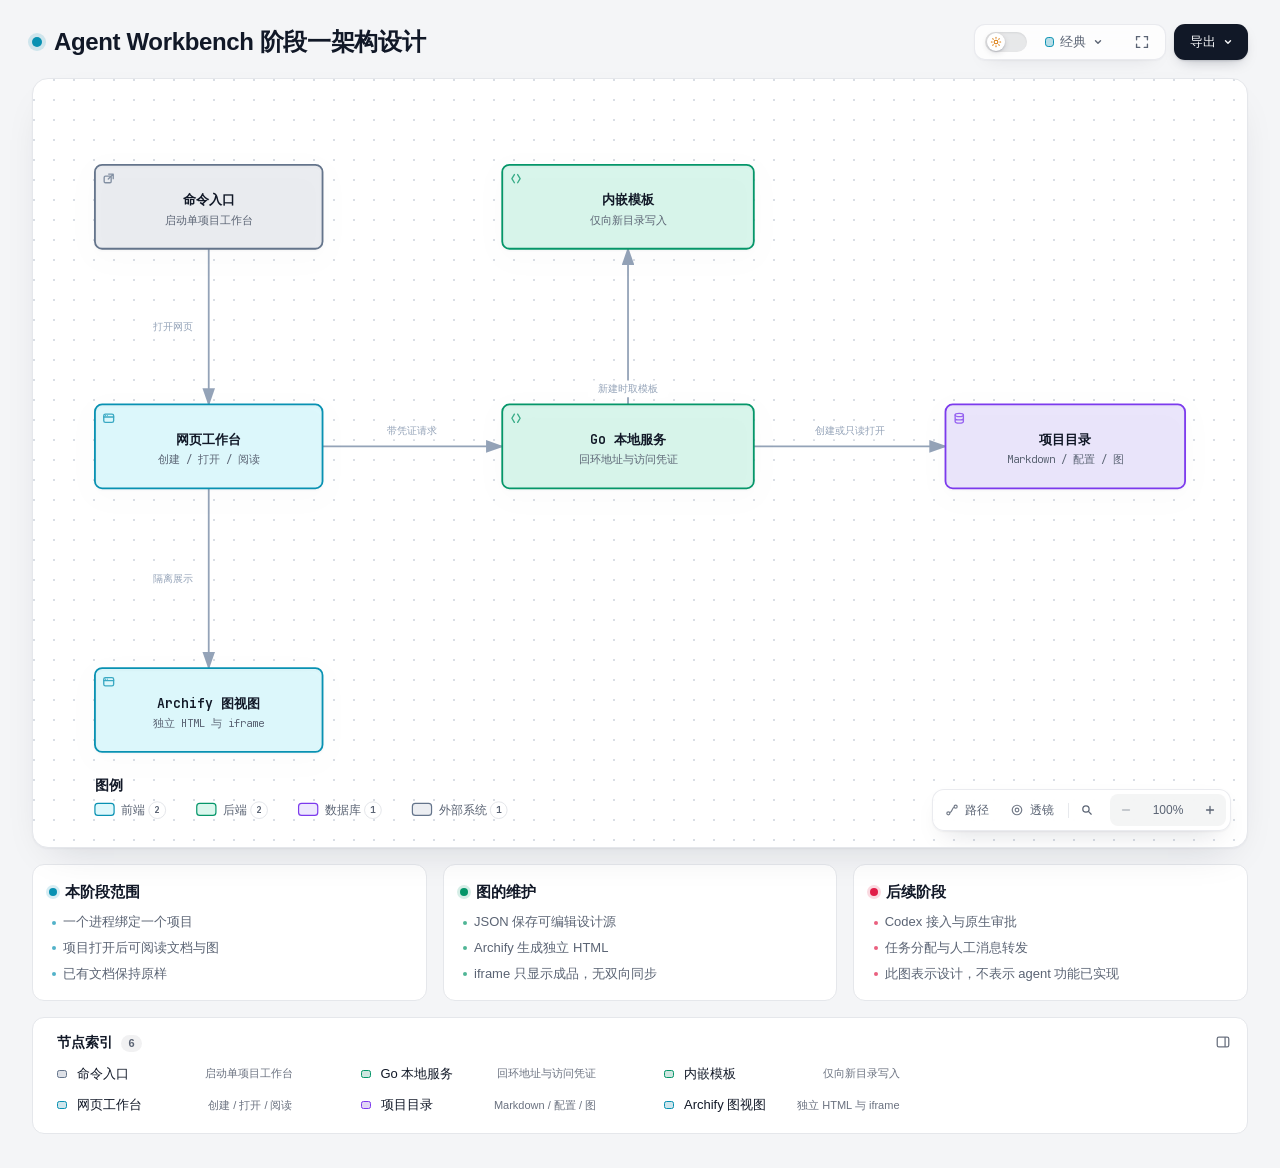
==== docs/diagrams/project-architecture.html @ 1bf909ca "feat: add Go project workbench with document and diagram views" ====
<!DOCTYPE html>
<html lang="zh-CN" data-theme="dark" data-preset="classic">
<head>
  <meta charset="UTF-8">
  <meta name="viewport" content="width=device-width, initial-scale=1.0">
  <meta name="generator" content="archify 3.0.1">
  <meta name="archify-reader-contract" content="declared-wide-v1">
  <title>Agent Workbench 阶段一架构设计</title>
  <script>
    // Resolve the theme before first paint so light-preference users don't
    // see a dark flash. The toolbar script below re-applies with UI state.
    (function () {
      try {
        var theme = null;
        try {
          var param = new URLSearchParams(window.location.search).get('theme');
          if (param === 'light' || param === 'dark') theme = param;
          if (new URLSearchParams(window.location.search).get('embed') === '1') {
            document.documentElement.setAttribute('data-embed', 'true');
          }
          if (new URLSearchParams(window.location.search).get('present') === '1') {
            document.documentElement.setAttribute('data-present', 'true');
          }
        } catch (_) {}
        if (!theme) {
          try { theme = localStorage.getItem('archify-theme'); } catch (_) {}
        }
        if (theme !== 'light' && theme !== 'dark') {
          theme = window.matchMedia('(prefers-color-scheme: light)').matches ? 'light' : 'dark';
        }
        document.documentElement.setAttribute('data-theme', theme);
      } catch (_) {}
    })();
  </script>
  <style id="archify-fonts">
/*
JetBrains Mono variable WOFF2 subsets from Google Fonts service revision v24.
These fixed bytes are shared by the viewer and its SVG/raster exports.
No local() source: an installed copy must not override the bundled font.
Uncovered characters (including CJK) still use the system fallback stack.
Upstream: https://github.com/JetBrains/JetBrainsMono

cyrillic-ext    1664 bytes  sha256 9343de2ca5d9549f792e7962375af8efb0f320c7643bfd36c884b5a30e5c396f
cyrillic        8892 bytes  sha256 4995a9a43ac659ec32fcd8b463755cd6a07b31a6e6b3894a6a153b661cf490e2
greek           6800 bytes  sha256 49c3da6c9a2b279b0f1f860f5cfb1f5dc38d88a5c7be9c9b1837bbc4e3db6111
vietnamese      5872 bytes  sha256 d44eb1936043a56038eb02dd70b243f379bef65783f94ec12f277550720411f1
latin-ext      11596 bytes  sha256 9c38cb2d0d2d93c1ee6e21fa78db76f13ea7e15e15cc64214c7ca89b6aaa35c4
latin          31340 bytes  sha256 2c32b9b3ee358c119e210f6f5195f9bd34894d78a785ff2e95d60e718e400af4

Copyright 2020 The JetBrains Mono Project Authors (https://github.com/JetBrains/JetBrainsMono)

This Font Software is licensed under the SIL Open Font License, Version 1.1.
This license is copied below, and is also available with a FAQ at:
https://openfontlicense.org


-----------------------------------------------------------
SIL OPEN FONT LICENSE Version 1.1 - 26 February 2007
-----------------------------------------------------------

PREAMBLE
The goals of the Open Font License (OFL) are to stimulate worldwide
development of collaborative font projects, to support the font creation
efforts of academic and linguistic communities, and to provide a free and
open framework in which fonts may be shared and improved in partnership
with others.

The OFL allows the licensed fonts to be used, studied, modified and
redistributed freely as long as they are not sold by themselves. The
fonts, including any derivative works, can be bundled, embedded,
redistributed and/or sold with any software provided that any reserved
names are not used by derivative works. The fonts and derivatives,
however, cannot be released under any other type of license. The
requirement for fonts to remain under this license does not apply
to any document created using the fonts or their derivatives.

DEFINITIONS
"Font Software" refers to the set of files released by the Copyright
Holder(s) under this license and clearly marked as such. This may
include source files, build scripts and documentation.

"Reserved Font Name" refers to any names specified as such after the
copyright statement(s).

"Original Version" refers to the collection of Font Software components as
distributed by the Copyright Holder(s).

"Modified Version" refers to any derivative made by adding to, deleting,
or substituting -- in part or in whole -- any of the components of the
Original Version, by changing formats or by porting the Font Software to a
new environment.

"Author" refers to any designer, engineer, programmer, technical
writer or other person who contributed to the Font Software.

PERMISSION & CONDITIONS
Permission is hereby granted, free of charge, to any person obtaining
a copy of the Font Software, to use, study, copy, merge, embed, modify,
redistribute, and sell modified and unmodified copies of the Font
Software, subject to the following conditions:

1) Neither the Font Software nor any of its individual components,
in Original or Modified Versions, may be sold by itself.

2) Original or Modified Versions of the Font Software may be bundled,
redistributed and/or sold with any software, provided that each copy
contains the above copyright notice and this license. These can be
included either as stand-alone text files, human-readable headers or
in the appropriate machine-readable metadata fields within text or
binary files as long as those fields can be easily viewed by the user.

3) No Modified Version of the Font Software may use the Reserved Font
Name(s) unless explicit written permission is granted by the corresponding
Copyright Holder. This restriction only applies to the primary font name as
presented to the users.

4) The name(s) of the Copyright Holder(s) or the Author(s) of the Font
Software shall not be used to promote, endorse or advertise any
Modified Version, except to acknowledge the contribution(s) of the
Copyright Holder(s) and the Author(s) or with their explicit written
permission.

5) The Font Software, modified or unmodified, in part or in whole,
must be distributed entirely under this license, and must not be
distributed under any other license. The requirement for fonts to
remain under this license does not apply to any document created
using the Font Software.

TERMINATION
This license becomes null and void if any of the above conditions are
not met.

DISCLAIMER
THE FONT SOFTWARE IS PROVIDED "AS IS", WITHOUT WARRANTY OF ANY KIND,
EXPRESS OR IMPLIED, INCLUDING BUT NOT LIMITED TO ANY WARRANTIES OF
MERCHANTABILITY, FITNESS FOR A PARTICULAR PURPOSE AND NONINFRINGEMENT
OF COPYRIGHT, PATENT, TRADEMARK, OR OTHER RIGHT. IN NO EVENT SHALL THE
COPYRIGHT HOLDER BE LIABLE FOR ANY CLAIM, DAMAGES OR OTHER LIABILITY,
INCLUDING ANY GENERAL, SPECIAL, INDIRECT, INCIDENTAL, OR CONSEQUENTIAL
DAMAGES, WHETHER IN AN ACTION OF CONTRACT, TORT OR OTHERWISE, ARISING
FROM, OUT OF THE USE OR INABILITY TO USE THE FONT SOFTWARE OR FROM
OTHER DEALINGS IN THE FONT SOFTWARE.
*/
    /* cyrillic-ext */
    @font-face { font-family: 'JetBrains Mono'; font-style: normal; font-weight: 400 800; font-display: swap;
      src: url([data-uri]) format('woff2');
      unicode-range: U+0460-052F, U+1C80-1C8A, U+20B4, U+2DE0-2DFF, U+A640-A69F, U+FE2E-FE2F; }
    /* cyrillic */
    @font-face { font-family: 'JetBrains Mono'; font-style: normal; font-weight: 400 800; font-display: swap;
      src: url([data-uri]) format('woff2');
      unicode-range: U+0301, U+0400-045F, U+0490-0491, U+04B0-04B1, U+2116; }
    /* greek */
    @font-face { font-family: 'JetBrains Mono'; font-style: normal; font-weight: 400 800; font-display: swap;
      src: url([data-uri]) format('woff2');
      unicode-range: U+0370-0377, U+037A-037F, U+0384-038A, U+038C, U+038E-03A1, U+03A3-03FF; }
    /* vietnamese */
    @font-face { font-family: 'JetBrains Mono'; font-style: normal; font-weight: 400 800; font-display: swap;
      src: url([data-uri]) format('woff2');
      unicode-range: U+0102-0103, U+0110-0111, U+0128-0129, U+0168-0169, U+01A0-01A1, U+01AF-01B0, U+0300-0301, U+0303-0304, U+0308-0309, U+0323, U+0329, U+1EA0-1EF9, U+20AB; }
    /* latin-ext */
    @font-face { font-family: 'JetBrains Mono'; font-style: normal; font-weight: 400 800; font-display: swap;
      src: url([data-uri]) format('woff2');
      unicode-range: U+0100-02BA, U+02BD-02C5, U+02C7-02CC, U+02CE-02D7, U+02DD-02FF, U+0304, U+0308, U+0329, U+1D00-1DBF, U+1E00-1E9F, U+1EF2-1EFF, U+2020, U+20A0-20AB, U+20AD-20C0, U+2113, U+2C60-2C7F, U+A720-A7FF; }
    /* latin */
    @font-face { font-family: 'JetBrains Mono'; font-style: normal; font-weight: 400 800; font-display: swap;
      src: url([data-uri]) format('woff2');
      unicode-range: U+0000-00FF, U+0131, U+0152-0153, U+02BB-02BC, U+02C6, U+02DA, U+02DC, U+0304, U+0308, U+0329, U+2000-206F, U+20AC, U+2122, U+2191, U+2193, U+2212, U+2215, U+FEFF, U+FFFD; }
  </style>
  <style>
    /* ==========================================================
       THEME VARIABLES — switch by toggling [data-theme] on <html>
       ========================================================== */
    :root,
    [data-theme="dark"] {
      --bg: #020617;
      --grid: #1e293b;
      --canvas-dot: rgba(148, 163, 184, 0.16);
      --text: #ffffff;
      --text-muted: #94a3b8;
      --text-dim: #475569;
      /* UI chrome and menu hints need more contrast than SVG .t-dim accents */
      --text-faint: #7d8da1;

      --panel: rgba(15, 23, 42, 0.5);
      --panel-border: #1e293b;
      --lane-fill: rgba(15, 23, 42, 0.22);
      --lane-stroke: #334155;

      --arrow: #64748b;
      --arrow-emphasis: #34d399;

      /* Opaque mask color used behind semi-transparent component fills
         so the arrows drawn underneath are properly hidden. */
      --mask: #0f172a;

      --frontend-fill:    rgba(8, 51, 68, 0.4);
      --frontend-stroke:  #22d3ee;
      --backend-fill:     rgba(6, 78, 59, 0.4);
      --backend-stroke:   #34d399;
      --database-fill:    rgba(76, 29, 149, 0.4);
      --database-stroke:  #a78bfa;
      --cloud-fill:       rgba(120, 53, 15, 0.3);
      --cloud-stroke:     #fbbf24;
      --security-fill:    rgba(136, 19, 55, 0.4);
      --security-stroke:  #fb7185;
      --messagebus-fill:  rgba(251, 146, 60, 0.3);
      --messagebus-stroke:#fb923c;
      --external-fill:    rgba(30, 41, 59, 0.5);
      --external-stroke:  #94a3b8;

      --toolbar-bg:       rgba(15, 23, 42, 0.8);
      --toolbar-border:   #334155;
      --toolbar-text:     #e2e8f0;
      --toolbar-hover:    rgba(15, 23, 42, 0.95);
      --toolbar-menu-bg:  #0f172a;
    }

    [data-theme="light"] {
      --bg: #f4f5f7;
      --grid: #e9edf2;
      --canvas-dot: #d9dee5;
      --text: #111827;
      --text-muted: #5b6474;
      --text-dim: #9aa3b2;
      --text-faint: #6b7280;

      --panel: #ffffff;
      --panel-border: #e5e7eb;
      --lane-fill: rgba(248, 250, 252, 0.65);
      --lane-stroke: #cbd5e1;

      --arrow: #94a3b8;
      --arrow-emphasis: #059669;

      --mask: #ffffff;

      --frontend-fill: rgba(34, 211, 238, 0.15);
      --frontend-stroke: #0891b2;
      --backend-fill: rgba(52, 211, 153, 0.18);
      --backend-stroke: #059669;
      --database-fill: rgba(167, 139, 250, 0.2);
      --database-stroke: #7c3aed;
      --cloud-fill: rgba(251, 191, 36, 0.18);
      --cloud-stroke: #d97706;
      --security-fill: rgba(251, 113, 133, 0.15);
      --security-stroke: #e11d48;
      --messagebus-fill: rgba(251, 146, 60, 0.15);
      --messagebus-stroke: #ea580c;
      --external-fill: rgba(148, 163, 184, 0.18);
      --external-stroke: #64748b;

      --toolbar-bg:       rgba(255, 255, 255, 0.92);
      --toolbar-border:   #cbd5e1;
      --toolbar-text:     #334155;
      --toolbar-hover:    #ffffff;
      --toolbar-menu-bg:  #ffffff;
    }

    /* ==========================================================
       SIGNAL FLOW — an opt-in, motion-forward visual preset.
       The variables also target a standalone exported SVG, whose
       root carries data-preset and data-theme directly.
       ========================================================== */
    [data-preset="signal-flow"][data-theme="dark"] {
      --bg: #030711;
      --grid: #15233a;
      --panel: rgba(6, 14, 28, 0.78);
      --panel-border: #1d3350;
      --lane-fill: rgba(9, 22, 40, 0.5);
      --lane-stroke: #2c4564;
      --text: #f5fbff;
      --text-muted: #9eb0c7;
      --text-dim: #52667f;
      --text-faint: #7890ad;
      --mask: #07101e;
      --frontend-fill: rgba(6, 182, 212, 0.14);
      --frontend-stroke: #67e8f9;
      --backend-fill: rgba(16, 185, 129, 0.14);
      --backend-stroke: #5eead4;
      --database-fill: rgba(139, 92, 246, 0.16);
      --database-stroke: #c4b5fd;
      --cloud-fill: rgba(245, 158, 11, 0.13);
      --cloud-stroke: #fcd34d;
      --security-fill: rgba(244, 63, 94, 0.13);
      --security-stroke: #fda4af;
      --messagebus-fill: rgba(249, 115, 22, 0.13);
      --messagebus-stroke: #fdba74;
      --external-fill: rgba(71, 85, 105, 0.24);
      --external-stroke: #a5b4c7;
      --arrow: #7890ad;
      --arrow-emphasis: #2dd4bf;
      --toolbar-bg: rgba(7, 16, 30, 0.86);
      --toolbar-border: #29415f;
      --toolbar-menu-bg: #07101e;
    }

    [data-preset="signal-flow"][data-theme="light"] {
      --bg: #f4f9fc;
      --grid: #d4e5ee;
      --panel: rgba(255, 255, 255, 0.82);
      --panel-border: #bfd5e2;
      --lane-fill: rgba(232, 243, 248, 0.62);
      --lane-stroke: #a9c5d5;
      --text: #102638;
      --text-muted: #587287;
      --text-dim: #8aa2b4;
      --text-faint: #668397;
      --mask: #ffffff;
      --frontend-fill: rgba(6, 182, 212, 0.09);
      --frontend-stroke: #0789a1;
      --backend-fill: rgba(5, 150, 105, 0.09);
      --backend-stroke: #087f69;
      --database-fill: rgba(124, 58, 237, 0.09);
      --database-stroke: #7254c7;
      --cloud-fill: rgba(217, 119, 6, 0.08);
      --cloud-stroke: #b9670b;
      --security-fill: rgba(225, 29, 72, 0.08);
      --security-stroke: #c53a59;
      --messagebus-fill: rgba(234, 88, 12, 0.08);
      --messagebus-stroke: #c65f27;
      --external-fill: rgba(100, 116, 139, 0.1);
      --external-stroke: #607a8c;
      --arrow: #7b97aa;
      --arrow-emphasis: #0d9488;
    }

    /* ==========================================================
       BLUEPRINT — a review-first drafting preset for deployment,
       infrastructure, and technical design documentation. It keeps
       the same semantic palette and geometry while trading glow for
       precise grid contrast, squared materials, and drafting marks.
       ========================================================== */
    [data-preset="blueprint"][data-theme="dark"] {
      --bg: #06131f;
      --grid: #17425a;
      --panel: rgba(7, 27, 43, 0.9);
      --panel-border: #27627f;
      --lane-fill: rgba(10, 43, 66, 0.36);
      --lane-stroke: #34799a;
      --text: #e3f6ff;
      --text-muted: #91b8ca;
      --text-dim: #557e92;
      --text-faint: #739caf;
      --mask: #0a2031;
      --frontend-fill: rgba(26, 157, 193, 0.14);
      --frontend-stroke: #66d9ef;
      --backend-fill: rgba(31, 155, 124, 0.13);
      --backend-stroke: #69dfbd;
      --database-fill: rgba(120, 105, 196, 0.14);
      --database-stroke: #b4a8ff;
      --cloud-fill: rgba(197, 145, 43, 0.13);
      --cloud-stroke: #ffd166;
      --security-fill: rgba(199, 76, 104, 0.13);
      --security-stroke: #ff8da1;
      --messagebus-fill: rgba(207, 112, 49, 0.13);
      --messagebus-stroke: #ffad66;
      --external-fill: rgba(84, 119, 139, 0.18);
      --external-stroke: #a7cad9;
      --arrow: #78a3b7;
      --arrow-emphasis: #64dfc1;
      --toolbar-bg: rgba(7, 28, 45, 0.92);
      --toolbar-border: #34799a;
      --toolbar-text: #d8f3ff;
      --toolbar-hover: rgba(18, 58, 83, 0.95);
      --toolbar-menu-bg: #0a2031;
    }

    [data-preset="blueprint"][data-theme="light"] {
      --bg: #edf7fa;
      --grid: #b5d5e1;
      --panel: rgba(249, 253, 255, 0.94);
      --panel-border: #78aabd;
      --lane-fill: rgba(210, 232, 240, 0.42);
      --lane-stroke: #83b2c4;
      --text: #123344;
      --text-muted: #4e7486;
      --text-dim: #86a6b4;
      --text-faint: #668c9d;
      --mask: #f9fdff;
      --frontend-fill: rgba(8, 145, 178, 0.08);
      --frontend-stroke: #087f9c;
      --backend-fill: rgba(5, 128, 101, 0.08);
      --backend-stroke: #08755f;
      --database-fill: rgba(100, 75, 180, 0.08);
      --database-stroke: #6757a8;
      --cloud-fill: rgba(181, 120, 15, 0.08);
      --cloud-stroke: #a86609;
      --security-fill: rgba(190, 48, 80, 0.07);
      --security-stroke: #b32f50;
      --messagebus-fill: rgba(196, 81, 22, 0.07);
      --messagebus-stroke: #b65120;
      --external-fill: rgba(79, 112, 128, 0.08);
      --external-stroke: #506f7e;
      --arrow: #6d93a5;
      --arrow-emphasis: #087f69;
      --toolbar-bg: rgba(247, 252, 254, 0.94);
      --toolbar-border: #8ab5c5;
      --toolbar-text: #294f61;
      --toolbar-hover: #ffffff;
      --toolbar-menu-bg: #f9fdff;
    }

    /* ==========================================================
       EDITORIAL — a warm, publication-minded preset for design
       reviews, launch notes, and documentation. The diagram keeps
       the same semantic palette and exact geometry, but trades
       software chrome for paper, ink, ruled structure, and one
       restrained vermilion accent.
       ========================================================== */
    [data-preset="editorial"][data-theme="dark"] {
      --bg: #181611;
      --grid: #39342a;
      --panel: rgba(35, 31, 24, 0.96);
      --panel-border: #625a4a;
      --lane-fill: rgba(52, 46, 35, 0.46);
      --lane-stroke: #726957;
      --text: #f4eddf;
      --text-muted: #b9ae9b;
      --text-dim: #776e60;
      --text-faint: #9d917e;
      --mask: #231f18;
      --frontend-fill: rgba(43, 133, 142, 0.16);
      --frontend-stroke: #7fc6c7;
      --backend-fill: rgba(63, 132, 92, 0.16);
      --backend-stroke: #8fc29e;
      --database-fill: rgba(117, 91, 141, 0.17);
      --database-stroke: #c0a4d0;
      --cloud-fill: rgba(170, 119, 49, 0.16);
      --cloud-stroke: #d8ad68;
      --security-fill: rgba(157, 69, 65, 0.17);
      --security-stroke: #df9085;
      --messagebus-fill: rgba(174, 79, 42, 0.16);
      --messagebus-stroke: #df946f;
      --external-fill: rgba(126, 115, 96, 0.18);
      --external-stroke: #b8ad99;
      --arrow: #948978;
      --arrow-emphasis: #dd6b3d;
      --toolbar-bg: rgba(35, 31, 24, 0.92);
      --toolbar-border: #625a4a;
      --toolbar-text: #eee5d5;
      --toolbar-hover: #302a20;
      --toolbar-menu-bg: #231f18;
    }

    [data-preset="editorial"][data-theme="light"] {
      --bg: #f2eee5;
      --grid: #d8d0c2;
      --panel: rgba(251, 248, 241, 0.97);
      --panel-border: #c4b9a6;
      --lane-fill: rgba(229, 221, 207, 0.42);
      --lane-stroke: #b8aa94;
      --text: #242018;
      --text-muted: #6f6658;
      --text-dim: #a09788;
      --text-faint: #817767;
      --mask: #fbf8f1;
      --frontend-fill: rgba(31, 117, 126, 0.09);
      --frontend-stroke: #287e84;
      --backend-fill: rgba(42, 119, 75, 0.09);
      --backend-stroke: #397b53;
      --database-fill: rgba(105, 75, 130, 0.09);
      --database-stroke: #765d86;
      --cloud-fill: rgba(157, 103, 31, 0.1);
      --cloud-stroke: #9a671f;
      --security-fill: rgba(153, 58, 52, 0.09);
      --security-stroke: #9e463f;
      --messagebus-fill: rgba(182, 70, 27, 0.09);
      --messagebus-stroke: #ad4b25;
      --external-fill: rgba(101, 91, 75, 0.09);
      --external-stroke: #746b5e;
      --arrow: #8a806f;
      --arrow-emphasis: #bb4c23;
      --toolbar-bg: rgba(251, 248, 241, 0.94);
      --toolbar-border: #c4b9a6;
      --toolbar-text: #40392f;
      --toolbar-hover: #fffdf8;
      --toolbar-menu-bg: #fbf8f1;
    }

    * { margin: 0; padding: 0; box-sizing: border-box; }

    body {
      --archify-page-top: 2rem;
      font-family: -apple-system, BlinkMacSystemFont, 'Segoe UI', 'PingFang SC', 'Hiragino Sans GB', 'Microsoft YaHei', 'Noto Sans CJK SC', 'Noto Sans', Roboto, 'Helvetica Neue', Arial, sans-serif;
      -webkit-font-smoothing: antialiased;
      background: var(--bg);
      min-height: 100vh;
      padding: var(--archify-page-top) 2rem 2rem;
      color: var(--text);
      /* Theme surfaces change together; animating the page background leaves it
         visibly out of sync with the SVG and panel for the first 200ms. */
    }

    html[data-preset="signal-flow"] body {
      background-image:
        radial-gradient(circle at 18% -8%, rgba(34, 211, 238, 0.14), transparent 34rem),
        radial-gradient(circle at 92% 18%, rgba(139, 92, 246, 0.12), transparent 30rem);
      background-attachment: fixed;
    }
    html[data-preset="signal-flow"][data-theme="light"] body {
      background-image:
        radial-gradient(circle at 18% -8%, rgba(6, 182, 212, 0.12), transparent 34rem),
        radial-gradient(circle at 92% 18%, rgba(139, 92, 246, 0.08), transparent 30rem);
    }
    html[data-preset="blueprint"] body {
      background-image:
        linear-gradient(var(--grid) 1px, transparent 1px),
        linear-gradient(90deg, var(--grid) 1px, transparent 1px);
      background-size: 32px 32px;
      background-position: -1px -1px;
      background-attachment: fixed;
    }
    html[data-preset="editorial"] body {
      background-image:
        linear-gradient(90deg, transparent 0, transparent 5.4rem, color-mix(in srgb, var(--security-stroke) 18%, transparent) 5.4rem, color-mix(in srgb, var(--security-stroke) 18%, transparent) calc(5.4rem + 1px), transparent calc(5.4rem + 1px)),
        repeating-linear-gradient(0deg, transparent 0, transparent 31px, color-mix(in srgb, var(--grid) 36%, transparent) 31px, color-mix(in srgb, var(--grid) 36%, transparent) 32px);
      background-attachment: fixed;
    }

    /* Gallery/embed mode keeps the generated artifact as the source of truth
       while presenting only its diagram surface inside a proof card. */
    html[data-embed="true"] body {
      min-height: 0;
      padding: 0;
      overflow: hidden;
      background: var(--bg);
      background-image: none;
    }
    html[data-embed="true"] .toolbar,
    html[data-embed="true"] .header,
    html[data-embed="true"] .cards,
    html[data-embed="true"] .diagram-nav,
    html[data-embed="true"] .overview-map,
    html[data-embed="true"] .focus-chip,
    html[data-embed="true"] .route-probe,
    html[data-embed="true"] .semantic-lens,
    html[data-embed="true"] .diagram-guide,
    html[data-embed="true"] .node-finder,
    html[data-embed="true"] .node-outline { display: none !important; }
    html[data-embed="true"] .container { max-width: none; }
    html[data-embed="true"] .diagram-container {
      padding: 0.5rem;
      border: 0;
      border-radius: 0;
      box-shadow: none;
    }
    html[data-embed="true"] .diagram-container svg { min-width: 0; }

    /* Presentation Stage is a viewer-only layer: it gives the live diagram
       the viewport while keeping guided views, theme, focus, and exports real.
       Embed mode wins when both query parameters are present. */
    html[data-present="true"]:not([data-embed="true"]) body {
      --archify-page-top: 1rem;
      height: 100dvh;
      min-height: 0;
      padding: 1rem;
      overflow: hidden;
    }
    html[data-present="true"]:not([data-embed="true"]) .container {
      display: flex;
      flex-direction: column;
      gap: 0.75rem;
      width: 100%;
      max-width: none;
      height: calc(100dvh - 2rem);
    }
    html[data-present="true"]:not([data-embed="true"]) .header {
      flex: none;
      min-width: 0;
      margin: 0;
      padding-right: 23rem;
    }
    html[data-present="true"]:not([data-embed="true"]) .header-row { margin-bottom: 0.25rem; }
    html[data-present="true"]:not([data-embed="true"]) .subtitle {
      overflow: hidden;
      text-overflow: ellipsis;
      white-space: nowrap;
    }

    html[data-present="true"]:not([data-embed="true"]) .diagram-container {
      display: flex;
      flex: 1 1 auto;
      align-items: center;
      justify-content: center;
      min-height: 0;
      padding: 0.75rem;
      padding-bottom: calc(0.75rem + var(--archify-nav-reserve));
    }
    html[data-present="true"]:not([data-embed="true"]) .diagram-container > svg {
      flex: 1 1 auto;
      height: 100%;
      min-height: 0;
      width: 100%;
      min-width: 0;
    }
    html[data-present="true"]:not([data-embed="true"]) .cards { display: none; }
    html[data-present="true"]:not([data-embed="true"]) #btn-present {
      border-color: var(--frontend-stroke);
      color: var(--frontend-stroke);
    }

    /* The reader owns only the outer scale. Wide diagrams and measured tall workflows keep one authored
       SVG/viewBox while the runtime chooses a desktop width from the actual
       vertical budget. This avoids device-specific files and breakpoint
       jumps between a laptop and a tall monitor. */
    .container {
      width: 100%;
      max-width: var(--archify-reader-width, 1440px);
      margin: 0 auto;
    }
    html[data-reader-narrow="true"]:not([data-present="true"]) .diagram-container > svg {
      min-width: 0;
      max-width: var(--archify-diagram-max-width);
      margin-inline: auto;
    }
    @media (min-width: 768px) and (max-height: 920px) {
      .header { margin-bottom: 1rem; }
      .diagram-container { padding: 1rem; }
      .cards { margin-top: 1rem; }
      .card { padding: 1rem; }
    }

    .header { margin-bottom: 1.5rem; padding-right: 29.5rem; }

    html[data-preset="signal-flow"] .header,
    html[data-preset="blueprint"] .header,
    html[data-preset="editorial"] .header { padding-right: 29.5rem; }

    .header-row {
      display: flex;
      align-items: center;
      gap: 0.75rem;
      min-height: 2.75rem;
      margin-bottom: 0.25rem;
    }

    .pulse-dot {
      flex: none;
      width: 10px;
      height: 10px;
      background: var(--frontend-stroke);
      border-radius: 50%;
      box-shadow: 0 0 0 4px color-mix(in srgb, var(--frontend-stroke) 16%, transparent);
      animation: none;
    }

    html[data-motion-capable="true"] .pulse-dot { animation: pulse 2s infinite; }

    @keyframes pulse {
      0%, 100% { opacity: 1; }
      50% { opacity: 0.5; }
    }

    h1 {
      font-size: 1.5rem;
      font-weight: 650;
      line-height: 1.25;
      letter-spacing: -0.015em;
    }

    .subtitle {
      color: var(--text-muted);
      font-size: 0.875rem;
      line-height: 1.55;
      margin-left: 1.375rem;
    }

    html[data-preset="signal-flow"] .header-row::after {
      content: attr(data-preset-badge-signal-flow);
      flex: none;
      margin-left: 0.25rem;
      color: var(--frontend-stroke);
      border: 1px solid var(--frontend-stroke);
      border-radius: 999px;
      padding: 0.28rem 0.6rem;
      font-size: 0.625rem;
      letter-spacing: 0.12em;
      opacity: 0.82;
      box-shadow: 0 0 20px rgba(34, 211, 238, 0.12);
      white-space: nowrap;
    }

    html[data-preset="blueprint"] .pulse-dot {
      width: 10px;
      height: 10px;
      border: 1px solid var(--frontend-stroke);
      border-radius: 1px;
      background: transparent;
      box-shadow: inset 0 0 0 2px var(--bg);
      transform: rotate(45deg);
      animation: none;
    }
    html[data-preset="blueprint"] .header-row::after {
      content: attr(data-preset-badge-blueprint);
      flex: none;
      margin-left: 0.25rem;
      padding: 0.28rem 0.55rem;
      border-top: 1px solid var(--frontend-stroke);
      border-bottom: 1px solid var(--frontend-stroke);
      color: var(--frontend-stroke);
      font-size: 0.5625rem;
      font-weight: 700;
      letter-spacing: 0.14em;
      white-space: nowrap;
    }

    html[data-preset="editorial"] h1,
    html[data-preset="editorial"] .card h3 {
      font-family: Georgia, 'Times New Roman', 'Songti SC', STSong, serif;
      letter-spacing: -0.02em;
    }
    html[data-preset="editorial"] h1 { font-size: 1.72rem; font-weight: 600; }
    html[data-preset="editorial"] .pulse-dot {
      width: 9px;
      height: 9px;
      border: 1px solid var(--arrow-emphasis);
      border-radius: 0;
      background: var(--arrow-emphasis);
      box-shadow: 0 0 0 3px color-mix(in srgb, var(--arrow-emphasis) 14%, transparent);
      transform: rotate(45deg);
      animation: none;
    }
    html[data-preset="editorial"] .header-row::after {
      content: attr(data-preset-badge-editorial);
      flex: none;
      margin-left: 0.25rem;
      padding: 0.32rem 0 0.24rem;
      border-bottom: 2px solid var(--arrow-emphasis);
      color: var(--arrow-emphasis);
      font-family: Georgia, 'Times New Roman', serif;
      font-size: 0.625rem;
      font-style: italic;
      font-weight: 600;
      letter-spacing: 0.08em;
      white-space: nowrap;
    }

    .diagram-container {
      --archify-nav-reserve: 0px;
      background: var(--panel);
      border-radius: 1rem;
      border: 1px solid var(--panel-border);
      box-shadow: 0 1px 2px rgba(15, 23, 42, 0.04), 0 16px 40px -20px rgba(15, 23, 42, 0.18);
      padding: 1.5rem;
      padding-bottom: calc(1.5rem + var(--archify-nav-reserve));
      overflow: hidden;
      position: relative;
    }

    html[data-preset="signal-flow"] .diagram-container {
      position: relative;
      overflow: hidden;
      background: linear-gradient(180deg, rgba(8, 20, 38, 0.82), rgba(3, 8, 18, 0.94));
      box-shadow: inset 0 1px 0 rgba(255, 255, 255, 0.04), 0 28px 80px rgba(0, 0, 0, 0.34);
    }
    html[data-preset="signal-flow"][data-theme="light"] .diagram-container {
      background: linear-gradient(180deg, rgba(255, 255, 255, 0.9), rgba(237, 246, 250, 0.94));
      box-shadow: inset 0 1px 0 rgba(255, 255, 255, 0.72), 0 24px 60px rgba(45, 78, 99, 0.12);
    }
    html[data-preset="blueprint"] .diagram-container {
      border-color: var(--panel-border);
      border-radius: 0.35rem;
      background: var(--panel);
      box-shadow:
        inset 0 0 0 1px color-mix(in srgb, var(--panel-border) 34%, transparent),
        0 18px 48px rgba(0, 0, 0, 0.16);
    }
    html[data-preset="blueprint"] .diagram-container::after {
      content: "";
      position: absolute;
      z-index: 10;
      inset: 0.7rem;
      pointer-events: none;
      background:
        linear-gradient(var(--frontend-stroke), var(--frontend-stroke)) left top / 1.35rem 1px no-repeat,
        linear-gradient(var(--frontend-stroke), var(--frontend-stroke)) left top / 1px 1.35rem no-repeat,
        linear-gradient(var(--frontend-stroke), var(--frontend-stroke)) right top / 1.35rem 1px no-repeat,
        linear-gradient(var(--frontend-stroke), var(--frontend-stroke)) right top / 1px 1.35rem no-repeat,
        linear-gradient(var(--frontend-stroke), var(--frontend-stroke)) left bottom / 1.35rem 1px no-repeat,
        linear-gradient(var(--frontend-stroke), var(--frontend-stroke)) left bottom / 1px 1.35rem no-repeat,
        linear-gradient(var(--frontend-stroke), var(--frontend-stroke)) right bottom / 1.35rem 1px no-repeat,
        linear-gradient(var(--frontend-stroke), var(--frontend-stroke)) right bottom / 1px 1.35rem no-repeat;
      opacity: 0.58;
    }
    html[data-preset="editorial"] .diagram-container {
      overflow: hidden;
      border-color: var(--panel-border);
      border-radius: 0.38rem;
      background:
        linear-gradient(90deg, color-mix(in srgb, var(--security-fill) 58%, transparent), transparent 12%),
        var(--panel);
      box-shadow:
        0 1px 0 color-mix(in srgb, var(--text) 6%, transparent),
        0 18px 48px color-mix(in srgb, #000 19%, transparent);
    }
    html[data-preset="editorial"] .diagram-container::after {
      position: absolute;
      z-index: 10;
      top: 0.72rem;
      right: 1.25rem;
      padding: 0.2rem 0.52rem;
      border: 1px solid var(--panel-border);
      background: var(--panel);
      color: var(--arrow-emphasis);
      content: attr(data-preset-badge-editorial-plate);
      font-family: Georgia, 'Times New Roman', serif;
      font-size: 0.52rem;
      font-style: italic;
      font-weight: 600;
      letter-spacing: 0.09em;
      pointer-events: none;
    }
    html[data-embed="true"][data-preset="editorial"] .diagram-container::after { display: none; }
    html[data-motion-capable="true"][data-preset="signal-flow"][data-ambient-motion="running"] .diagram-container::before {
      content: "";
      position: absolute;
      inset: 0;
      pointer-events: none;
      background: linear-gradient(115deg, transparent 28%, rgba(103, 232, 249, 0.035) 48%, transparent 68%);
      transform: translateX(-70%);
      animation: archify-signal-scan 4.8s ease-in-out 1 both;
    }

    /* Motion Governor gives the reader a real static state and gives the
       strongest semantic action the only motion budget. Atmosphere resets to
       its authored base instead of freezing mid-cycle. Static artifacts never
       start a decorative pulse or scan. */
    html:not([data-motion-capable="true"]) svg[data-animation="trace"] [data-animate] {
      animation: none !important;
    }
    html:not([data-motion-capable="true"]) svg[data-animation="trace"] [data-graph-role="automatic-crossover"]:has(> [data-animate="edge"]) > [data-graph-role="automatic-crossover-underlay"] {
      animation: none !important;
    }
    html[data-motion="still"] .pulse-dot,
    html[data-motion="still"] .diagram-container::before,
    html[data-motion="still"] svg[data-animation="trace"] [data-animate],
    html[data-motion-owner] .pulse-dot,
    html[data-motion-owner] .diagram-container::before,
    html[data-motion-owner] svg[data-animation="trace"] [data-animate],
    html[data-embed="true"] .pulse-dot,
    html[data-embed="true"] .diagram-container::before,
    html[data-share-playback="true"] .pulse-dot,
    html[data-share-playback="true"] .diagram-container::before,
    html[data-document-hidden="true"] .pulse-dot,
    html[data-document-hidden="true"] .diagram-container::before,
    html[data-document-hidden="true"] svg[data-animation="trace"] [data-animate],
    html[data-motion="still"] svg[data-animation="trace"] [data-graph-role="automatic-crossover"]:has(> [data-animate="edge"]) > [data-graph-role="automatic-crossover-underlay"],
    html[data-motion-owner] svg[data-animation="trace"] [data-graph-role="automatic-crossover"]:has(> [data-animate="edge"]) > [data-graph-role="automatic-crossover-underlay"],
    html[data-embed="true"] svg[data-animation="trace"] [data-graph-role="automatic-crossover"]:has(> [data-animate="edge"]) > [data-graph-role="automatic-crossover-underlay"],
    html[data-share-playback="true"] svg[data-animation="trace"] [data-graph-role="automatic-crossover"]:has(> [data-animate="edge"]) > [data-graph-role="automatic-crossover-underlay"],
    html[data-document-hidden="true"] svg[data-animation="trace"] [data-graph-role="automatic-crossover"]:has(> [data-animate="edge"]) > [data-graph-role="automatic-crossover-underlay"] {
      animation: none !important;
    }
    html[data-motion="still"] .diagram-container::before,
    html[data-motion-owner] .diagram-container::before,
    html[data-embed="true"] .diagram-container::before,
    html[data-share-playback="true"] .diagram-container::before {
      opacity: 0;
    }
    html[data-motion="still"] .intent-trace-flow,
    html[data-motion="still"] .route-probe-flow,
    html[data-motion="still"] .route-journey-flow,
    html[data-motion="still"] .semantic-lens-flow,
    html[data-motion="still"] .diagram-guide,
    html[data-motion="still"] .overview-map-live,
    html[data-document-hidden="true"] .intent-trace-flow,
    html[data-document-hidden="true"] .route-probe-flow,
    html[data-document-hidden="true"] .route-journey-flow,
    html[data-document-hidden="true"] .semantic-lens-flow,
    html[data-document-hidden="true"] .diagram-guide,
    html[data-document-hidden="true"] .overview-map-live {
      animation: none !important;
    }

    html[data-motion="still"] .intent-trace-flow,
    html[data-motion="still"] .route-probe-flow {
      stroke-dasharray: none;
      stroke-dashoffset: 0;
      opacity: 0.72;
    }
    html[data-motion="still"] .route-journey-overlay,
    html[data-document-hidden="true"] .route-journey-overlay { display: none !important; }
    html[data-motion="still"] .relationship-pulse-overlay { display: none !important; }

    html[data-motion="still"] svg [data-node-id],
    html[data-motion="still"] svg [data-edge-from],
    html[data-motion="still"] svg [data-detail],
    html[data-motion="still"] svg [data-detail-anchor],
    html[data-motion="still"] svg [data-legend-hit],
    html[data-motion="still"] svg {
      transition: none !important;
    }

    svg {
      font-family: 'JetBrains Mono', ui-monospace, SFMono-Regular, Menlo, Consolas, 'DejaVu Sans Mono', 'Liberation Mono', 'Noto Sans Mono CJK SC', 'PingFang SC', 'Hiragino Sans GB', 'Microsoft YaHei', monospace;
      width: 100%;
      min-width: min(900px, 100%);
      display: block;
      transform-origin: 0 0;
      transition: transform 0.18s ease;
    }

    .diagram-container.is-camera-moving svg {
      transition: transform 0.42s cubic-bezier(0.22, 1, 0.36, 1);
    }
    .diagram-container.is-camera-transaction svg { transition: none; }
    .diagram-container.is-pannable { cursor: grab; }
    .diagram-container.is-panning { cursor: grabbing; user-select: none; }
    .diagram-container.is-panning svg { transition: none; }

    .diagram-nav {
      position: absolute;
      right: 1rem;
      bottom: 1rem;
      z-index: 12;
      translate: 0 calc(-1 * var(--archify-dock-lift, 0px));
      display: inline-flex;
      align-items: center;
      max-width: calc(100% - 2rem);
      padding: 0.25rem;
      gap: 0.0625rem;
      overflow-x: auto;
      border: 1px solid color-mix(in srgb, var(--panel-border) 80%, transparent);
      border-radius: 0.75rem;
      background: color-mix(in srgb, var(--panel) 84%, transparent);
      box-shadow: 0 1px 2px rgba(15, 23, 42, 0.05), 0 10px 28px -14px rgba(15, 23, 42, 0.28);
      backdrop-filter: blur(14px) saturate(1.2);
      scrollbar-width: none;
    }
    .diagram-nav::-webkit-scrollbar { display: none; }
    .diagram-nav button,
    .focus-chip button {
      border: 0;
      background: transparent;
      color: var(--toolbar-text);
      font: inherit;
      cursor: pointer;
    }
    .diagram-nav button {
      min-width: 2rem;
      height: 2rem;
      padding: 0 0.4rem;
      border-radius: 0.5rem;
      color: var(--text-muted);
      font-size: 0.75rem;
      font-weight: 500;
      letter-spacing: 0;
      transition: background 0.15s, color 0.15s;
    }
    .diagram-nav button:hover,
    .diagram-nav button:focus-visible {
      color: var(--text);
      background: color-mix(in srgb, var(--text) 6%, transparent);
    }
    .diagram-nav button:hover,
    .diagram-nav button:focus-visible,
    .focus-chip button:hover,
    .focus-chip button:focus-visible { background: var(--toolbar-hover); }
    .diagram-nav button:focus-visible,
    .focus-chip button:focus-visible {
      outline: 2px solid var(--frontend-stroke);
      outline-offset: 1px;
    }
    .diagram-nav button:disabled { opacity: 0.38; cursor: default; }
    /* The Guide stays on the ? shortcut; Map only earns dock space once the
       reader has zoomed past the full diagram (or opened it from the keyboard). */
    .diagram-nav button[hidden] { display: none; }
    .diagram-container:not(.is-pannable) #btn-overview-map:not([data-radar-requested]):not(:focus) { display: none; }
    .diagram-nav button:disabled:hover { background: transparent; }
    .diagram-nav #btn-route-probe,
    .diagram-nav #btn-overview-map,
    .diagram-nav #btn-semantic-lens {
      min-width: auto;
      padding-inline: 0.6rem;
      color: var(--text-muted);
      font-weight: 500;
    }
    .diagram-nav #btn-node-finder,
    .diagram-nav [data-view="out"] {
      position: relative;
      margin-left: 0.375rem;
    }
    .diagram-nav #btn-node-finder::before,
    .diagram-nav [data-view="out"]::before {
      position: absolute;
      top: 0.55rem;
      bottom: 0.55rem;
      left: -0.19rem;
      width: 1px;
      background: color-mix(in srgb, var(--panel-border) 90%, transparent);
      content: "";
      pointer-events: none;
    }
    .diagram-nav-icon {
      display: block;
      width: 0.875rem;
      height: 0.875rem;
      margin: auto;
      background: currentColor;
      -webkit-mask-position: center;
      -webkit-mask-repeat: no-repeat;
      -webkit-mask-size: contain;
      mask-position: center;
      mask-repeat: no-repeat;
      mask-size: contain;
    }
    .diagram-nav-icon.find {
      -webkit-mask-image: url("data:image/svg+xml,%3Csvg xmlns='http://www.w3.org/2000/svg' viewBox='0 0 20 20'%3E%3Ccircle cx='8.5' cy='8.5' r='4.5' fill='none' stroke='black' stroke-width='1.8'/%3E%3Cpath d='m12 12 4 4' fill='none' stroke='black' stroke-width='1.8' stroke-linecap='round'/%3E%3C/svg%3E");
      mask-image: url("data:image/svg+xml,%3Csvg xmlns='http://www.w3.org/2000/svg' viewBox='0 0 20 20'%3E%3Ccircle cx='8.5' cy='8.5' r='4.5' fill='none' stroke='black' stroke-width='1.8'/%3E%3Cpath d='m12 12 4 4' fill='none' stroke='black' stroke-width='1.8' stroke-linecap='round'/%3E%3C/svg%3E");
    }
    .diagram-nav-icon.guide {
      -webkit-mask-image: url("data:image/svg+xml,%3Csvg xmlns='http://www.w3.org/2000/svg' viewBox='0 0 20 20'%3E%3Ccircle cx='10' cy='10' r='7' fill='none' stroke='black' stroke-width='1.7'/%3E%3Cpath d='M7.8 7.3a2.4 2.4 0 014.6.9c0 1.8-2.4 2-2.4 3.7M10 14.9h.01' fill='none' stroke='black' stroke-width='1.7' stroke-linecap='round'/%3E%3C/svg%3E");
      mask-image: url("data:image/svg+xml,%3Csvg xmlns='http://www.w3.org/2000/svg' viewBox='0 0 20 20'%3E%3Ccircle cx='10' cy='10' r='7' fill='none' stroke='black' stroke-width='1.7'/%3E%3Cpath d='M7.8 7.3a2.4 2.4 0 014.6.9c0 1.8-2.4 2-2.4 3.7M10 14.9h.01' fill='none' stroke='black' stroke-width='1.7' stroke-linecap='round'/%3E%3C/svg%3E");
    }
    .diagram-nav-icon.minus {
      -webkit-mask-image: url("data:image/svg+xml,%3Csvg xmlns='http://www.w3.org/2000/svg' viewBox='0 0 20 20'%3E%3Cpath d='M5 10h10' fill='none' stroke='black' stroke-width='1.8' stroke-linecap='round'/%3E%3C/svg%3E");
      mask-image: url("data:image/svg+xml,%3Csvg xmlns='http://www.w3.org/2000/svg' viewBox='0 0 20 20'%3E%3Cpath d='M5 10h10' fill='none' stroke='black' stroke-width='1.8' stroke-linecap='round'/%3E%3C/svg%3E");
    }
    .diagram-nav-icon.plus {
      -webkit-mask-image: url("data:image/svg+xml,%3Csvg xmlns='http://www.w3.org/2000/svg' viewBox='0 0 20 20'%3E%3Cpath d='M10 5v10M5 10h10' fill='none' stroke='black' stroke-width='1.8' stroke-linecap='round'/%3E%3C/svg%3E");
      mask-image: url("data:image/svg+xml,%3Csvg xmlns='http://www.w3.org/2000/svg' viewBox='0 0 20 20'%3E%3Cpath d='M10 5v10M5 10h10' fill='none' stroke='black' stroke-width='1.8' stroke-linecap='round'/%3E%3C/svg%3E");
    }
    .diagram-nav [data-view="reset"] {
      display: inline-flex;
      align-items: center;
      justify-content: center;
      gap: 0.2rem;
      min-width: 3.1rem;
      padding-inline: 0.35rem;
    }
    .diagram-nav [data-view="reset"][data-detail-visible] {
      min-width: 3.8rem;
    }
    .diagram-nav-detail {
      color: color-mix(in srgb, var(--toolbar-text) 52%, transparent);
      font-size: 0.44rem;
      font-weight: 700;
      line-height: 1;
      letter-spacing: 0.07em;
    }
    .diagram-nav-percent {
      color: var(--text-muted);
      font-size: 0.75rem;
      font-weight: 500;
      font-variant-numeric: tabular-nums;
      line-height: 1;
    }
    /* Mode buttons carry a small glyph so the dock reads as one icon language. */
    .diagram-nav #btn-route-probe,
    .diagram-nav #btn-overview-map,
    .diagram-nav #btn-semantic-lens {
      display: inline-flex;
      align-items: center;
      gap: 0.375rem;
      padding-inline: 0.55rem 0.65rem;
    }
    .diagram-nav #btn-route-probe::before,
    .diagram-nav #btn-overview-map::before,
    .diagram-nav #btn-semantic-lens::before {
      flex: none;
      width: 0.875rem;
      height: 0.875rem;
      background: currentColor;
      content: "";
      opacity: 0.85;
      -webkit-mask: var(--nav-glyph) center / contain no-repeat;
      mask: var(--nav-glyph) center / contain no-repeat;
    }
    .diagram-nav #btn-route-probe { --nav-glyph: url("data:image/svg+xml,%3Csvg xmlns='http://www.w3.org/2000/svg' viewBox='0 0 20 20'%3E%3Cg fill='none' stroke='black' stroke-width='1.7' stroke-linecap='round'%3E%3Ccircle cx='4.8' cy='14.8' r='2.2'/%3E%3Ccircle cx='15.2' cy='5.2' r='2.2'/%3E%3Cpath d='M6.9 13.9c3.8-1.4 2.6-6.3 6.2-7.8'/%3E%3C/g%3E%3C/svg%3E"); }
    .diagram-nav #btn-overview-map { --nav-glyph: url("data:image/svg+xml,%3Csvg xmlns='http://www.w3.org/2000/svg' viewBox='0 0 20 20'%3E%3Cg fill='none' stroke='black' stroke-width='1.7' stroke-linejoin='round'%3E%3Cpath d='M2.8 5.4 7.4 3.5l5.2 2 4.6-1.9v11l-4.6 1.9-5.2-2-4.6 1.9z'/%3E%3Cpath d='M7.4 3.5v11M12.6 5.5v11'/%3E%3C/g%3E%3C/svg%3E"); }
    .diagram-nav #btn-semantic-lens { --nav-glyph: url("data:image/svg+xml,%3Csvg xmlns='http://www.w3.org/2000/svg' viewBox='0 0 20 20'%3E%3Cg fill='none' stroke='black' stroke-width='1.7'%3E%3Ccircle cx='10' cy='10' r='6.8'/%3E%3Ccircle cx='10' cy='10' r='2.6'/%3E%3C/g%3E%3C/svg%3E"); }
    /* Zoom out / level / zoom in join into one stepper well. */
    .diagram-nav [data-view="out"],
    .diagram-nav [data-view="reset"],
    .diagram-nav [data-view="in"] {
      border-radius: 0;
      background: color-mix(in srgb, var(--text) 4.5%, transparent);
    }
    .diagram-nav [data-view="out"] { margin-left: 0.375rem; border-radius: 0.5rem 0 0 0.5rem; }
    .diagram-nav [data-view="out"]::before { display: none; }
    .diagram-nav [data-view="reset"],
    .diagram-nav [data-view="in"] { margin-left: -0.0625rem; }
    .diagram-nav [data-view="in"] { border-radius: 0 0.5rem 0.5rem 0; }
    .diagram-nav [data-view="out"]:hover,
    .diagram-nav [data-view="reset"]:hover,
    .diagram-nav [data-view="in"]:hover { background: color-mix(in srgb, var(--text) 9%, transparent); }
    .diagram-nav [data-view="out"]:disabled,
    .diagram-nav [data-view="in"]:disabled { opacity: 1; color: color-mix(in srgb, var(--text-muted) 40%, transparent); }
    .diagram-nav [data-view="out"]:disabled:hover,
    .diagram-nav [data-view="in"]:disabled:hover { background: color-mix(in srgb, var(--text) 4.5%, transparent); }
    .diagram-nav [data-view="reset"] { min-width: 3.25rem; }
    .diagram-container[data-camera-indicator="true"] .diagram-nav-detail,
    .diagram-container[data-camera-indicator="true"] .diagram-nav-percent { color: var(--frontend-stroke); }
    .diagram-nav #btn-diagram-guide[aria-expanded="true"] {
      color: var(--cloud-stroke);
      background: var(--toolbar-hover);
    }

    /* Semantic Radar is a deliberately simplified, viewer-only overview. It
       uses authored node bounds and the live camera viewport rather than
       cloning the canonical SVG, so IDs, filters, animation, and export state
       stay singular and deterministic. */
    .overview-map {
      position: absolute;
      right: 1rem;
      bottom: calc(4.15rem + var(--archify-nav-reserve));
      z-index: 12;
      width: 11.25rem;
      overflow: hidden;
      border: 1px solid color-mix(in srgb, var(--frontend-stroke) 52%, var(--toolbar-border));
      border-radius: 0.78rem;
      background: var(--toolbar-menu-bg);
      color: var(--toolbar-text);
      box-shadow: 0 16px 42px rgba(0, 0, 0, 0.3);
      backdrop-filter: blur(16px);
      font-size: 0.625rem;
    }
    .overview-map[hidden] { display: none; }
    .overview-map[data-docked="true"] {
      position: fixed;
      right: var(--archify-radar-right, 1rem);
      top: var(--archify-radar-top, 1rem);
      bottom: auto;
    }
    .overview-map[data-docked="true"][data-dock-side="left"] {
      right: auto;
      left: var(--archify-radar-left, 1rem);
    }
    html[data-preset="blueprint"] .overview-map { border-radius: 0.28rem; }
    .overview-map-head {
      display: grid;
      grid-template-columns: auto minmax(0, 1fr) auto;
      align-items: center;
      gap: 0.45rem;
      min-height: 2.25rem;
      padding: 0.42rem 0.48rem 0.38rem 0.55rem;
      border-bottom: 1px solid var(--toolbar-border);
      background: linear-gradient(110deg, color-mix(in srgb, var(--frontend-fill) 45%, transparent), transparent 68%);
      cursor: grab;
      touch-action: none;
      user-select: none;
    }
    .overview-map[data-panel-dragging="true"] .overview-map-head { cursor: grabbing; }
    .overview-map[data-placement-invalid="true"] {
      border-color: var(--security-stroke);
      box-shadow: 0 0 0 2px color-mix(in srgb, var(--security-stroke) 34%, transparent), 0 16px 42px rgba(0, 0, 0, 0.3);
    }
    .overview-map[data-compact="true"] {
      width: 7.4rem;
    }
    .overview-map[data-compact="true"] .overview-map-head {
      grid-template-columns: minmax(0, 1fr) auto;
      gap: 0.24rem;
      min-height: 1.5rem;
      padding: 0.05rem 0.16rem 0.05rem 0.32rem;
      border-bottom: 0;
    }
    .overview-map[data-compact="true"] .overview-map-live,
    .overview-map[data-compact="true"] .overview-map-copy,
    .overview-map[data-compact="true"] .overview-map-surface,
    .overview-map[data-compact="true"] .overview-map-hint {
      display: none;
    }
    .overview-map[data-compact="true"] .overview-map-expand { display: inline-flex; }
    .overview-map[data-compact="true"] .overview-map-close {
      width: 1.15rem;
      height: 1.15rem;
      font-size: 0.72rem;
    }
    .overview-map-live {
      width: 0.42rem;
      height: 0.42rem;
      border-radius: 50%;
      background: var(--backend-stroke);
      box-shadow: 0 0 0 0 color-mix(in srgb, var(--backend-stroke) 52%, transparent);
      animation: archify-radar-live 2.4s ease-out infinite;
    }
    .overview-map-copy { min-width: 0; line-height: 1.1; }
    .overview-map-copy strong {
      display: block;
      overflow: hidden;
      color: var(--frontend-stroke);
      font-size: 0.59rem;
      letter-spacing: 0.12em;
      text-transform: uppercase;
      white-space: nowrap;
      text-overflow: ellipsis;
    }
    .overview-map-copy small {
      display: block;
      margin-top: 0.18rem;
      overflow: hidden;
      color: var(--text-faint);
      font-size: 0.52rem;
      letter-spacing: 0.04em;
      white-space: nowrap;
      text-overflow: ellipsis;
    }
    .overview-map-expand {
      display: none;
      align-items: center;
      justify-content: center;
      min-width: 0;
      height: 1.2rem;
      padding: 0 0.34rem;
      overflow: hidden;
      border: 0;
      border-radius: 0.3rem;
      background: transparent;
      color: var(--frontend-stroke);
      font: inherit;
      font-size: 0.49rem;
      font-weight: 700;
      letter-spacing: 0.06em;
      text-transform: uppercase;
      white-space: nowrap;
      cursor: pointer;
    }
    .overview-map-close {
      width: 1.55rem;
      height: 1.55rem;
      padding: 0;
      border: 0;
      border-radius: 0.34rem;
      background: transparent;
      color: var(--toolbar-text);
      font: inherit;
      font-size: 0.9rem;
      cursor: pointer;
    }
    .overview-map-expand:hover,
    .overview-map-expand:focus-visible,
    .overview-map-close:hover,
    .overview-map-close:focus-visible { background: var(--toolbar-hover); }
    .overview-map-expand:focus-visible,
    .overview-map-close:focus-visible,
    .overview-map-surface:focus-visible,
    .overview-map-node:focus-visible {
      outline: 2px solid var(--frontend-stroke);
      outline-offset: 1px;
    }
    .overview-map-surface {
      position: relative;
      height: 7rem;
      margin: 0.42rem;
      overflow: hidden;
      border: 1px solid color-mix(in srgb, var(--panel-border) 72%, transparent);
      border-radius: 0.42rem;
      background:
        linear-gradient(color-mix(in srgb, var(--panel-border) 26%, transparent) 1px, transparent 1px),
        linear-gradient(90deg, color-mix(in srgb, var(--panel-border) 26%, transparent) 1px, transparent 1px),
        color-mix(in srgb, var(--bg) 86%, transparent);
      background-size: 12px 12px;
      cursor: crosshair;
      touch-action: none;
    }
    html[data-preset="blueprint"] .overview-map-surface { border-radius: 0.1rem; }
    .overview-map-surface > svg {
      width: 100%;
      height: 100%;
      min-width: 0;
      transform: none !important;
      transition: none !important;
      display: block;
      overflow: visible;
    }
    .overview-map-node {
      fill: var(--backend-stroke);
      fill-opacity: 0.52;
      stroke: var(--backend-stroke);
      stroke-opacity: 0.86;
      vector-effect: non-scaling-stroke;
      cursor: pointer;
      transition: fill-opacity 140ms ease, stroke-width 140ms ease, filter 140ms ease;
    }
    .overview-map-node[data-kind="frontend"],
    .overview-map-node[data-kind="start"] { fill: var(--frontend-stroke); stroke: var(--frontend-stroke); }
    .overview-map-node[data-kind="database"],
    .overview-map-node[data-kind="success"] { fill: var(--database-stroke); stroke: var(--database-stroke); }
    .overview-map-node[data-kind="cloud"],
    .overview-map-node[data-kind="waiting"] { fill: var(--cloud-stroke); stroke: var(--cloud-stroke); }
    .overview-map-node[data-kind="messagebus"] { fill: var(--messagebus-stroke); stroke: var(--messagebus-stroke); }
    .overview-map-node[data-kind="security"],
    .overview-map-node[data-kind="decision"],
    .overview-map-node[data-kind="failure"] { fill: var(--security-stroke); stroke: var(--security-stroke); }
    .overview-map-node[data-kind="external"],
    .overview-map-node[data-kind="neutral"] { fill: var(--external-stroke); stroke: var(--external-stroke); }
    .overview-map-node[data-radar-active="true"],
    .overview-map-node:hover,
    .overview-map-node:focus-visible {
      fill-opacity: 0.92;
      stroke-width: 2.2;
      filter: drop-shadow(0 0 3px currentColor);
    }
    .overview-map-viewport {
      fill: color-mix(in srgb, var(--frontend-fill) 56%, transparent);
      stroke: var(--frontend-stroke);
      stroke-width: 2;
      vector-effect: non-scaling-stroke;
      pointer-events: none;
      filter: drop-shadow(0 0 3px color-mix(in srgb, var(--frontend-stroke) 54%, transparent));
    }
    .overview-map-hint {
      display: flex;
      justify-content: space-between;
      gap: 0.5rem;
      padding: 0 0.52rem 0.46rem;
      color: var(--text-faint);
      font-size: 0.49rem;
      letter-spacing: 0.06em;
      text-transform: uppercase;
    }
    .diagram-nav #btn-overview-map[aria-expanded="true"] {
      color: var(--frontend-stroke);
      background: color-mix(in srgb, var(--frontend-stroke) 11%, transparent);
    }
    .overview-map-feedback {
      position: absolute;
      right: 1rem;
      bottom: 4.15rem;
      z-index: 13;
      max-width: min(16rem, calc(100% - 2rem));
      padding: 0.38rem 0.55rem;
      border: 1px solid color-mix(in srgb, var(--frontend-stroke) 52%, var(--toolbar-border));
      border-radius: 0.5rem;
      background: var(--toolbar-menu-bg);
      color: var(--toolbar-text);
      box-shadow: 0 8px 24px rgba(0, 0, 0, 0.2);
      font-size: 0.52rem;
      line-height: 1.35;
      pointer-events: none;
    }
    .overview-map-feedback[hidden] { display: none; }
    .focus-chip[data-radar-yielded="true"] { display: none !important; }
    .diagram-nav #btn-route-probe[aria-pressed="true"] {
      color: var(--backend-stroke);
      background: color-mix(in srgb, var(--backend-stroke) 11%, transparent);
    }
    .diagram-nav #btn-semantic-lens[aria-expanded="true"],
    .diagram-nav #btn-semantic-lens[aria-pressed="true"] {
      color: var(--database-stroke);
      background: color-mix(in srgb, var(--database-stroke) 11%, transparent);
    }

    /* Semantic Lens turns the compiled node-kind palette into an analytical
       legend. One kind reveals its real traffic; two kinds compare only their
       direct authored relationships. Geometry and the canonical SVG stay put. */
    .semantic-lens {
      position: absolute;
      right: 1rem;
      bottom: calc(4.15rem + var(--archify-nav-reserve));
      z-index: 24;
      width: min(20rem, calc(100% - 2rem));
      overflow: hidden;
      border: 1px solid color-mix(in srgb, var(--database-stroke) 58%, var(--toolbar-border));
      border-radius: 0.82rem;
      background:
        linear-gradient(135deg, color-mix(in srgb, var(--database-fill) 34%, transparent), transparent 48%),
        var(--toolbar-menu-bg);
      color: var(--toolbar-text);
      box-shadow: 0 18px 52px rgba(0, 0, 0, 0.36);
      backdrop-filter: blur(18px);
      animation: archify-lens-in 180ms cubic-bezier(0.22, 1, 0.36, 1);
    }
    .semantic-lens[hidden] { display: none; }
    .semantic-lens[data-dock-side="left"] { left: 1rem; right: auto; }
    .semantic-lens[data-dock-side="right"] { left: auto; right: 1rem; }
    html[data-preset="blueprint"] .semantic-lens { border-radius: 0.28rem; }
    .semantic-lens-head {
      display: grid;
      grid-template-columns: minmax(0, 1fr) auto;
      align-items: start;
      gap: 0.75rem;
      padding: 0.72rem 0.78rem 0.62rem;
      border-bottom: 1px solid var(--toolbar-border);
    }
    .semantic-lens-eyebrow {
      display: block;
      color: var(--database-stroke);
      font-size: 0.5rem;
      font-weight: 800;
      letter-spacing: 0.16em;
      text-transform: uppercase;
    }
    .semantic-lens-title {
      display: block;
      margin-top: 0.16rem;
      color: var(--text);
      font-size: 0.82rem;
      letter-spacing: -0.02em;
    }
    .semantic-lens-close {
      width: 1.75rem;
      height: 1.75rem;
      padding: 0;
      border: 0;
      border-radius: 0.35rem;
      background: transparent;
      color: var(--toolbar-text);
      font: inherit;
      font-size: 1rem;
      cursor: pointer;
    }
    .semantic-lens-close:hover,
    .semantic-lens-close:focus-visible { background: var(--toolbar-hover); }
    .semantic-lens-instruction {
      margin: 0;
      padding: 0.52rem 0.78rem 0.48rem;
      color: var(--text-faint);
      font-size: 0.55rem;
      line-height: 1.45;
    }
    .semantic-lens-kinds {
      display: grid;
      grid-template-columns: 1fr 1fr;
      gap: 0.3rem;
      max-height: min(15rem, 40vh);
      padding: 0 0.5rem 0.5rem;
      overflow-y: auto;
      scrollbar-width: thin;
    }
    .semantic-lens-kind {
      --lens-color: var(--external-stroke);
      display: grid;
      grid-template-columns: auto minmax(0, 1fr) auto;
      align-items: center;
      gap: 0.42rem;
      min-width: 0;
      min-height: 2.15rem;
      padding: 0.35rem 0.42rem;
      border: 1px solid color-mix(in srgb, var(--lens-color) 24%, var(--toolbar-border));
      border-radius: 0.45rem;
      background: color-mix(in srgb, var(--panel) 76%, transparent);
      color: var(--toolbar-text);
      font: inherit;
      text-align: left;
      cursor: pointer;
      transition: border-color 140ms ease, background 140ms ease, opacity 140ms ease;
    }
    html[data-preset="blueprint"] .semantic-lens-kind { border-radius: 0.12rem; }
    .semantic-lens-kind[data-kind="frontend"],
    .semantic-lens-kind[data-kind="start"] { --lens-color: var(--frontend-stroke); }
    .semantic-lens-kind[data-kind="backend"],
    .semantic-lens-kind[data-kind="active"] { --lens-color: var(--backend-stroke); }
    .semantic-lens-kind[data-kind="database"],
    .semantic-lens-kind[data-kind="success"] { --lens-color: var(--database-stroke); }
    .semantic-lens-kind[data-kind="cloud"],
    .semantic-lens-kind[data-kind="waiting"] { --lens-color: var(--cloud-stroke); }
    .semantic-lens-kind[data-kind="messagebus"] { --lens-color: var(--messagebus-stroke); }
    .semantic-lens-kind[data-kind="security"],
    .semantic-lens-kind[data-kind="decision"],
    .semantic-lens-kind[data-kind="failure"] { --lens-color: var(--security-stroke); }
    .semantic-lens-kind:hover,
    .semantic-lens-kind:focus-visible,
    .semantic-lens-kind[aria-pressed="true"] {
      border-color: color-mix(in srgb, var(--lens-color) 78%, var(--toolbar-border));
      background: color-mix(in srgb, var(--lens-color) 11%, var(--panel));
    }
    .semantic-lens-kind:focus-visible,
    .semantic-lens-close:focus-visible,
    .semantic-lens-actions button:focus-visible {
      outline: 2px solid var(--database-stroke);
      outline-offset: 1px;
    }
    .semantic-lens-kind:disabled { opacity: 0.34; cursor: default; }
    .semantic-lens-swatch {
      width: 0.48rem;
      height: 0.48rem;
      border-radius: 50%;
      background: var(--lens-color);
      box-shadow: 0 0 8px color-mix(in srgb, var(--lens-color) 58%, transparent);
    }
    .semantic-lens-kind strong {
      overflow: hidden;
      color: var(--text);
      font-size: 0.61rem;
      text-overflow: ellipsis;
      white-space: nowrap;
    }
    .semantic-lens-kind em {
      color: var(--lens-color);
      font-size: 0.54rem;
      font-style: normal;
      font-weight: 800;
    }
    .semantic-lens-status {
      min-height: 2.5rem;
      margin: 0;
      padding: 0.55rem 0.78rem;
      border-top: 1px solid var(--toolbar-border);
      color: var(--text-faint);
      font-size: 0.55rem;
      line-height: 1.45;
    }
    .semantic-lens-status strong { color: var(--database-stroke); font-weight: 800; }
    .semantic-lens-actions {
      display: flex;
      justify-content: flex-end;
      gap: 0.28rem;
      padding: 0 0.62rem 0.62rem;
    }
    .semantic-lens-actions button {
      min-height: 1.8rem;
      padding: 0.28rem 0.48rem;
      border: 0;
      border-radius: 0.35rem;
      background: transparent;
      color: var(--toolbar-text);
      font: inherit;
      font-size: 0.56rem;
      cursor: pointer;
    }
    .semantic-lens-actions button:hover { background: var(--toolbar-hover); }
    .semantic-lens-actions #semantic-lens-copy { color: var(--database-stroke); }
    @keyframes archify-lens-in {
      from { opacity: 0; transform: translateY(5px) scale(0.985); }
      to { opacity: 1; transform: translateY(0) scale(1); }
    }

    /* Route Probe answers a reader question over the compiled semantic graph:
       choose two stable nodes and reveal the shortest authored directed route.
       The receipt and signal live entirely in the viewer layer. */
    .route-probe {
      position: absolute;
      left: 1rem;
      bottom: calc(1rem + var(--archify-nav-reserve));
      z-index: 12;
      width: min(46rem, calc(100% - 25rem));
      min-width: 18rem;
      overflow: hidden;
      border: 1px solid color-mix(in srgb, var(--backend-stroke) 62%, var(--toolbar-border));
      border-radius: 0.82rem;
      background:
        linear-gradient(115deg, color-mix(in srgb, var(--backend-fill) 50%, transparent), transparent 62%),
        var(--toolbar-menu-bg);
      color: var(--toolbar-text);
      box-shadow: 0 18px 48px rgba(0, 0, 0, 0.3);
      backdrop-filter: blur(16px);
      font-size: 0.75rem;
    }
    .route-probe[hidden] { display: none; }
    /* Picking needs one line of guidance, not a wide empty card; the panel
       widens only when there is a traced route to show. */
    .route-probe:not([data-state="result"]) { width: min(22rem, calc(100% - 2rem)); min-width: 0; }
    .route-probe-path:has(> .route-probe-placeholder:only-child) { display: none; }
    .route-probe[data-route-dock="top"] {
      top: 1rem;
      bottom: auto;
    }
    html[data-preset="blueprint"] .route-probe { border-radius: 0.25rem; }
    .route-probe-head {
      display: grid;
      grid-template-columns: minmax(0, 1fr) auto;
      align-items: start;
      gap: 0.65rem;
      padding: 0.625rem 0.75rem 0.5rem;
      border-bottom: 1px solid color-mix(in srgb, var(--toolbar-border) 80%, transparent);
    }
    .route-probe-copy { min-width: 0; }
    .route-probe-eyebrow {
      display: block;
      color: var(--backend-stroke);
      font-size: 0.6875rem;
      font-weight: 600;
      letter-spacing: 0.02em;
    }
    .route-probe-title {
      display: block;
      margin-top: 0.14rem;
      overflow: hidden;
      color: var(--toolbar-text);
      font-size: 0.875rem;
      font-weight: 600;
      line-height: 1.3;
      white-space: nowrap;
      text-overflow: ellipsis;
    }
    .route-probe-actions { display: flex; gap: 0.2rem; }
    .route-probe button {
      min-height: 1.55rem;
      padding: 0.25rem 0.42rem;
      border: 0;
      border-radius: 0.36rem;
      background: transparent;
      color: var(--toolbar-text);
      font: inherit;
      cursor: pointer;
    }
    .route-probe button:hover,
    .route-probe button:focus-visible { background: var(--toolbar-hover); }
    .route-probe button:focus-visible {
      outline: 2px solid var(--backend-stroke);
      outline-offset: 1px;
    }
    .route-probe-copy-link { color: var(--frontend-stroke) !important; }
    .route-probe-find { color: var(--backend-stroke) !important; }
    .route-probe-copy-link[hidden] { display: none; }
    .route-probe-find[hidden] { display: none; }
    .route-probe-path {
      display: flex;
      align-items: center;
      min-height: 2.2rem;
      padding: 0.42rem 0.58rem 0.24rem;
      overflow-x: auto;
      scrollbar-width: thin;
      white-space: nowrap;
    }
    .route-probe-node,
    .route-probe button.route-probe-node {
      flex: none;
      max-width: 9.5rem;
      overflow: hidden;
      min-height: 1.75rem !important;
      padding: 0.22rem 0.38rem;
      border: 1px solid color-mix(in srgb, var(--backend-stroke) 46%, var(--toolbar-border));
      border-radius: 999px;
      background: color-mix(in srgb, var(--backend-fill) 52%, transparent);
      color: var(--text);
      font-size: 0.56rem;
      font-weight: 700;
      text-overflow: ellipsis;
      white-space: nowrap;
    }
    .route-probe-node[data-endpoint="start"] {
      border-color: var(--frontend-stroke);
      color: var(--frontend-stroke);
    }
    .route-probe-node[data-endpoint="end"] {
      border-color: var(--security-stroke);
      color: var(--security-stroke);
    }
    .route-probe-node[data-route-journey-state="past"] { opacity: 0.66; }
    .route-probe-node[data-route-journey-state="future"] { opacity: 0.48; }
    .route-probe-node[aria-current="step"] {
      border-color: var(--backend-stroke);
      background: color-mix(in srgb, var(--backend-fill) 82%, var(--toolbar-menu-bg));
      color: var(--text);
      box-shadow: 0 0 0 1px color-mix(in srgb, var(--backend-stroke) 42%, transparent), 0 0 14px color-mix(in srgb, var(--backend-stroke) 34%, transparent);
      opacity: 1;
    }
    html[data-preset="blueprint"] .route-probe-node[aria-current="step"] {
      border-style: double;
      border-width: 3px;
      border-radius: 0.2rem;
      box-shadow: none;
    }
    .route-probe-arrow {
      flex: none;
      padding: 0 0.28rem;
      color: var(--text-faint);
      font-size: 0.65rem;
    }
    .route-probe-placeholder {
      color: var(--text-faint);
      font-size: 0.75rem;
    }
    .route-probe-status {
      display: block;
      min-height: 1.45rem;
      padding: 0.5rem 0.75rem 0.625rem;
      color: var(--text-muted, var(--text-faint));
      font-size: 0.75rem;
      line-height: 1.45;
    }
    .route-journey-controls {
      display: grid;
      grid-template-columns: 2rem minmax(5.8rem, auto) 2rem minmax(4.8rem, auto);
      justify-content: start;
      gap: 0.22rem;
      padding: 0.08rem 0.58rem 0.28rem;
    }
    .route-journey-controls[hidden] { display: none; }
    .route-journey-controls button {
      min-height: 1.8rem;
      border: 1px solid color-mix(in srgb, var(--toolbar-border) 86%, transparent);
      background: color-mix(in srgb, var(--toolbar-bg) 72%, transparent);
      font-size: 0.54rem;
      font-weight: 700;
    }
    .route-journey-controls button:disabled {
      cursor: default;
      opacity: 0.34;
    }
    .route-journey-play { color: var(--backend-stroke) !important; }
    .route-journey-overview { color: var(--frontend-stroke) !important; }
    .route-journey-controls[data-playing="true"] .route-journey-play {
      border-color: color-mix(in srgb, var(--backend-stroke) 64%, var(--toolbar-border));
      background: color-mix(in srgb, var(--backend-fill) 62%, transparent);
    }
    .route-probe[data-state="error"] {
      border-color: color-mix(in srgb, var(--security-stroke) 72%, var(--toolbar-border));
    }
    .route-probe[data-state="error"] .route-probe-status { color: var(--security-stroke); }

    .focus-chip {
      position: absolute;
      left: 1rem;
      top: 1rem;
      z-index: 12;
      display: block;
      width: min(22rem, calc(100% - 13rem));
      max-width: calc(100% - 13rem);
      overflow: hidden;
      border: 1px solid var(--frontend-stroke);
      border-radius: 0.85rem;
      background: var(--toolbar-menu-bg);
      color: var(--toolbar-text);
      box-shadow: 0 18px 48px rgba(0, 0, 0, 0.3);
      backdrop-filter: blur(16px);
      font-size: 0.6875rem;
    }
    .focus-chip[hidden] { display: none; }
    html[data-preset="blueprint"] .focus-chip { border-radius: 0.3rem; }
    .focus-chip button {
      flex: none;
      padding: 0.3rem 0.45rem;
      border-radius: 0.35rem;
      font-size: 0.625rem;
    }
    .relationship-lens-head {
      position: relative;
      display: grid;
      grid-template-columns: minmax(0, 1fr) auto;
      align-items: start;
      gap: 0.75rem;
      padding: 0.9rem 0.75rem 0.65rem;
      border-bottom: 1px solid var(--toolbar-border);
      background: linear-gradient(120deg, color-mix(in srgb, var(--frontend-fill) 34%, transparent), transparent 72%);
    }
    .relationship-lens-drag-handle {
      position: absolute;
      top: 0.12rem;
      left: 50%;
      width: 2.5rem;
      height: 0.78rem;
      padding: 0 !important;
      transform: translateX(-50%);
      color: var(--text-faint) !important;
      cursor: grab;
      touch-action: none;
      user-select: none;
    }
    .relationship-lens-drag-handle::before {
      content: "";
      display: block;
      width: 1.25rem;
      margin: auto;
      border-top: 2px dotted currentColor;
      opacity: 0.72;
    }
    .focus-chip[data-panel-dragging="true"] .relationship-lens-drag-handle { cursor: grabbing; }
    @media (hover: none), (pointer: coarse) {
      .relationship-lens-drag-handle { display: none; }
    }
    .relationship-lens-copy { min-width: 0; }
    .relationship-lens-actions {
      display: flex;
      flex-direction: column;
      align-items: flex-end;
      gap: 0.18rem;
    }
    .relationship-lens-actions button { white-space: nowrap; }
    .relationship-lens-actions #btn-focus-clear {
      display: grid;
      width: 1.75rem;
      height: 1.75rem;
      padding: 0;
      place-items: center;
      color: var(--text-muted);
      font-size: 1rem;
      line-height: 1;
    }
    .relationship-lens-actions #btn-focus-clear:hover,
    .relationship-lens-actions #btn-focus-clear:focus-visible {
      background: var(--toolbar-hover);
      color: var(--text);
    }
    .relationship-lens-actions #btn-focus-copy { color: var(--frontend-stroke); }
    .relationship-lens-actions #btn-focus-relations { display: none; }
    .relationship-lens-eyebrow {
      display: block;
      margin-bottom: 0.18rem;
      color: var(--frontend-stroke);
      font-size: 0.5rem;
      font-weight: 800;
      letter-spacing: 0.14em;
      text-transform: uppercase;
    }
    .relationship-lens-title {
      display: block;
      overflow: hidden;
      color: var(--text);
      font-size: 0.8rem;
      line-height: 1.35;
      text-overflow: ellipsis;
      white-space: nowrap;
    }
    .semantic-passport-detail {
      display: block;
      margin-top: 0.12rem;
      overflow: hidden;
      color: var(--text-muted);
      font-size: 0.625rem;
      line-height: 1.4;
      text-overflow: ellipsis;
      white-space: nowrap;
    }
    .semantic-passport-detail[hidden] { display: none; }
    .semantic-passport-meta {
      display: flex;
      flex-wrap: wrap;
      gap: 0.24rem;
      margin-top: 0.42rem;
    }
    .semantic-passport-meta span,
    .semantic-passport-meta code {
      max-width: 100%;
      overflow: hidden;
      padding: 0.14rem 0.34rem;
      border: 1px solid color-mix(in srgb, var(--toolbar-border) 82%, transparent);
      border-radius: 999px;
      background: color-mix(in srgb, var(--panel) 68%, transparent);
      color: var(--text-faint);
      font: inherit;
      font-size: 0.5rem;
      letter-spacing: 0.04em;
      text-overflow: ellipsis;
      white-space: nowrap;
    }
    .semantic-passport-meta [data-passport="kind"] {
      border-color: color-mix(in srgb, var(--frontend-stroke) 50%, var(--toolbar-border));
      color: var(--frontend-stroke);
      font-weight: 800;
      text-transform: uppercase;
    }
    .semantic-passport-meta [data-passport="tag"] { color: var(--cloud-stroke); }
    .semantic-passport-meta [data-passport="brand"] {
      border-color: color-mix(in srgb, var(--messagebus-stroke) 52%, var(--toolbar-border));
      color: var(--messagebus-stroke);
      font-weight: 700;
    }
    .semantic-passport-meta [hidden] { display: none; }
    html[data-preset="blueprint"] .semantic-passport-meta span,
    html[data-preset="blueprint"] .semantic-passport-meta code { border-radius: 0.1rem; }
    .semantic-passport-evidence {
      margin-top: 0.52rem;
      padding: 0.5rem;
      border: 1px solid color-mix(in srgb, var(--backend-stroke) 32%, var(--toolbar-border));
      border-radius: 0.55rem;
      background: color-mix(in srgb, var(--backend-fill) 18%, var(--panel));
    }
    .semantic-passport-evidence[hidden] { display: none; }
    html[data-preset="blueprint"] .semantic-passport-evidence { border-radius: 0.18rem; }
    .semantic-passport-evidence-head {
      display: flex;
      align-items: center;
      justify-content: space-between;
      gap: 0.55rem;
      margin-bottom: 0.35rem;
    }
    .semantic-passport-evidence-status {
      display: inline-flex;
      align-items: center;
      gap: 0.28rem;
      color: var(--backend-stroke);
      font-size: 0.5rem;
      font-weight: 800;
      letter-spacing: 0.08em;
      text-transform: uppercase;
    }
    .semantic-passport-evidence-status::before {
      content: '';
      width: 0.38rem;
      height: 0.38rem;
      border-radius: 50%;
      background: var(--backend-stroke);
      box-shadow: 0 0 0 3px color-mix(in srgb, var(--backend-stroke) 14%, transparent);
    }
    .semantic-passport-repository {
      min-width: 0;
      overflow: hidden;
      color: var(--text-faint);
      font-size: 0.5rem;
      text-decoration: none;
      text-overflow: ellipsis;
      white-space: nowrap;
    }
    .semantic-passport-repository:hover,
    .semantic-passport-repository:focus-visible { color: var(--backend-stroke); }
    .semantic-passport-evidence-links { display: grid; gap: 0.22rem; }
    .semantic-passport-source {
      display: grid;
      grid-template-columns: minmax(0, 1fr) auto;
      gap: 0.15rem 0.45rem;
      align-items: center;
      padding: 0.34rem 0.4rem;
      border: 1px solid transparent;
      border-radius: 0.38rem;
      color: var(--text-muted);
      text-decoration: none;
    }
    a.semantic-passport-source:hover,
    a.semantic-passport-source:focus-visible {
      border-color: color-mix(in srgb, var(--backend-stroke) 42%, transparent);
      background: color-mix(in srgb, var(--backend-fill) 32%, transparent);
      color: var(--text);
    }
    .semantic-passport-source strong {
      overflow: hidden;
      font-size: 0.5625rem;
      text-overflow: ellipsis;
      white-space: nowrap;
    }
    .semantic-passport-source code {
      color: var(--backend-stroke);
      font: inherit;
      font-size: 0.5rem;
    }
    .semantic-passport-source small {
      grid-column: 1 / -1;
      overflow: hidden;
      color: var(--text-faint);
      font-size: 0.5rem;
      text-overflow: ellipsis;
      white-space: nowrap;
    }
    .relationship-lens-summary {
      display: block;
      margin-top: 0.12rem;
      color: var(--text-faint);
      font-size: 0.5625rem;
    }
    .semantic-passport-reach {
      display: grid;
      gap: 0.28rem;
      margin-top: 0.52rem;
      padding-top: 0.48rem;
      border-top: 1px solid color-mix(in srgb, var(--toolbar-border) 76%, transparent);
    }
    .semantic-passport-reach[hidden] { display: none; }
    .semantic-passport-reach-label {
      color: var(--text-faint);
      font-size: 0.5rem;
      font-weight: 800;
      letter-spacing: 0.1em;
      text-transform: uppercase;
    }
    .semantic-passport-reach-actions {
      display: grid;
      grid-template-columns: repeat(2, minmax(0, 1fr));
      gap: 0.25rem;
    }
    .semantic-passport-reach-actions button {
      display: flex;
      align-items: center;
      justify-content: space-between;
      gap: 0.5rem;
      min-width: 0;
      min-height: 2rem;
      padding: 0.32rem 0.42rem;
      border: 1px solid color-mix(in srgb, var(--toolbar-border) 86%, transparent);
      background: color-mix(in srgb, var(--panel) 70%, transparent);
      color: var(--text-muted);
      text-align: left;
    }
    .semantic-passport-reach-actions button:hover:not(:disabled),
    .semantic-passport-reach-actions button:focus-visible {
      border-color: color-mix(in srgb, var(--frontend-stroke) 62%, var(--toolbar-border));
      color: var(--text);
    }
    .semantic-passport-reach-actions button:focus-visible {
      outline: 2px solid var(--frontend-stroke);
      outline-offset: 1px;
    }
    .semantic-passport-reach-actions button:disabled {
      cursor: default;
      opacity: 0.5;
    }
    .semantic-passport-reach-actions button[aria-pressed="true"] {
      border-color: color-mix(in srgb, var(--reach-color, var(--frontend-stroke)) 72%, var(--toolbar-border));
      background: color-mix(in srgb, var(--reach-fill, var(--frontend-fill)) 48%, transparent);
      color: var(--text);
    }
    #btn-reach-upstream {
      --reach-color: var(--database-stroke);
      --reach-fill: var(--database-fill);
    }
    #btn-reach-downstream {
      --reach-color: var(--backend-stroke);
      --reach-fill: var(--backend-fill);
    }
    .semantic-passport-reach-actions strong {
      color: var(--reach-color, var(--frontend-stroke));
      font-size: 0.625rem;
    }
    .semantic-passport-reach-status {
      color: var(--text-faint);
      font-size: 0.525rem;
      line-height: 1.4;
    }
    .semantic-passport-reach-status[hidden] { display: none; }
    .relationship-lens-list {
      max-height: min(18rem, 46vh);
      overflow: auto;
      padding: 0.4rem;
      scrollbar-width: thin;
      scrollbar-color: var(--frontend-stroke) transparent;
    }
    .relationship-lens-list::-webkit-scrollbar { width: 4px; }
    .relationship-lens-list::-webkit-scrollbar-thumb {
      border-radius: 999px;
      background: color-mix(in srgb, var(--frontend-stroke) 68%, transparent);
    }
    .relationship-lens-group + .relationship-lens-group { margin-top: 0.35rem; }
    .relationship-lens-group-title {
      display: block;
      padding: 0.24rem 0.38rem 0.16rem;
      color: var(--text-faint);
      font-size: 0.5rem;
      font-weight: 800;
      letter-spacing: 0.12em;
      text-transform: uppercase;
    }
    .relationship-lens-row {
      display: grid;
      grid-template-columns: 2.1rem minmax(0, 1fr);
      gap: 0.06rem 0.45rem;
      width: 100%;
      padding: 0.45rem 0.5rem !important;
      text-align: left;
    }
    .relationship-lens-row:hover,
    .relationship-lens-row:focus-visible,
    .relationship-lens-row[data-preview-active="true"] {
      background: var(--toolbar-hover);
      box-shadow: inset 2px 0 0 var(--frontend-stroke);
    }
    .relationship-lens-row:focus-visible {
      outline: 2px solid var(--frontend-stroke);
      outline-offset: -2px;
    }
    .relationship-lens-direction {
      grid-row: 1 / 3;
      align-self: center;
      color: var(--frontend-stroke);
      font-size: 0.5rem;
      font-weight: 800;
      letter-spacing: 0.08em;
    }
    .relationship-lens-row[data-direction="in"] .relationship-lens-direction { color: var(--database-stroke); }
    .relationship-lens-row[data-direction="loop"] .relationship-lens-direction { color: var(--security-stroke); }
    .relationship-lens-row strong {
      overflow: hidden;
      color: var(--text);
      font-size: 0.6875rem;
      text-overflow: ellipsis;
      white-space: nowrap;
    }
    .relationship-lens-row small {
      overflow: hidden;
      color: var(--text-faint);
      font-size: 0.5625rem;
      text-overflow: ellipsis;
      white-space: nowrap;
    }
    .relationship-lens-empty {
      margin: 0;
      padding: 0.75rem;
      color: var(--text-faint);
      font-size: 0.625rem;
      text-align: center;
    }

    /* Diagram Guide keeps the artifact's growing reader vocabulary
       discoverable without widening the permanent control bar. It derives
       honest counts at runtime and delegates every action to an existing
       production interaction instead of creating a second command system. */
    .diagram-guide {
      position: absolute;
      top: 1rem;
      right: 1rem;
      z-index: 26;
      width: min(32rem, calc(100% - 2rem));
      max-height: min(42rem, calc(100% - 2rem));
      overflow: auto;
      border: 1px solid color-mix(in srgb, var(--cloud-stroke) 58%, var(--toolbar-border));
      border-radius: 0.82rem;
      background:
        linear-gradient(135deg, color-mix(in srgb, var(--cloud-fill) 32%, transparent), transparent 42%),
        var(--toolbar-menu-bg);
      color: var(--toolbar-text);
      box-shadow: 0 22px 64px rgba(0, 0, 0, 0.4);
      backdrop-filter: blur(18px);
      animation: archify-guide-in 180ms cubic-bezier(0.22, 1, 0.36, 1);
    }
    .diagram-guide[hidden] { display: none; }
    html[data-preset="blueprint"] .diagram-guide { border-radius: 0.28rem; }
    .diagram-guide-head {
      display: grid;
      grid-template-columns: minmax(0, 1fr) auto;
      align-items: start;
      gap: 1rem;
      padding: 0.82rem 0.9rem 0.68rem;
      border-bottom: 1px solid var(--toolbar-border);
    }
    .diagram-guide-eyebrow {
      display: block;
      color: var(--cloud-stroke);
      font-size: 0.5rem;
      font-weight: 800;
      letter-spacing: 0.16em;
      text-transform: uppercase;
    }
    .diagram-guide-title {
      display: block;
      margin-top: 0.16rem;
      color: var(--text);
      font-size: 0.86rem;
      letter-spacing: -0.02em;
    }
    .diagram-guide-close {
      width: 1.8rem;
      height: 1.8rem;
      border: 0;
      border-radius: 0.35rem;
      background: transparent;
      color: var(--toolbar-text);
      font: inherit;
      font-size: 1rem;
      cursor: pointer;
    }
    .diagram-guide-close:hover,
    .diagram-guide-close:focus-visible { background: var(--toolbar-hover); }
    .diagram-guide-stats {
      display: flex;
      align-items: center;
      gap: 0.5rem;
      margin: 0;
      padding: 0.54rem 0.9rem;
      border-bottom: 1px solid color-mix(in srgb, var(--toolbar-border) 74%, transparent);
      color: var(--text-faint);
      font-size: 0.56rem;
      letter-spacing: 0.025em;
    }
    .diagram-guide-stats::before {
      content: '';
      width: 0.42rem;
      height: 0.42rem;
      flex: none;
      border-radius: 50%;
      background: var(--backend-stroke);
      box-shadow: 0 0 10px color-mix(in srgb, var(--backend-stroke) 72%, transparent);
    }
    .diagram-guide-actions {
      display: grid;
      grid-template-columns: 1fr 1fr;
      gap: 0.38rem;
      padding: 0.62rem;
    }
    .diagram-guide-action {
      --guide-accent: var(--frontend-stroke);
      display: grid;
      grid-template-columns: auto minmax(0, 1fr) auto;
      align-items: center;
      gap: 0.55rem;
      min-height: 4.15rem;
      padding: 0.55rem 0.58rem;
      border: 1px solid color-mix(in srgb, var(--guide-accent) 22%, var(--toolbar-border));
      border-radius: 0.55rem;
      background: color-mix(in srgb, var(--panel) 78%, transparent);
      color: var(--toolbar-text);
      font: inherit;
      text-align: left;
      cursor: pointer;
      transition: border-color 140ms ease, background 140ms ease, transform 140ms ease;
    }
    .diagram-guide-action[data-guide-action="route"] { --guide-accent: var(--backend-stroke); }
    .diagram-guide-action[data-guide-action="map"] { --guide-accent: var(--database-stroke); }
    .diagram-guide-action[data-guide-action="lens"] { --guide-accent: var(--messagebus-stroke); }

    .diagram-guide-action[data-guide-action="present"] {
      --guide-accent: var(--cloud-stroke);
    }
    .diagram-guide-action:hover,
    .diagram-guide-action:focus-visible {
      border-color: color-mix(in srgb, var(--guide-accent) 76%, var(--toolbar-border));
      background: color-mix(in srgb, var(--guide-accent) 9%, var(--panel));
      transform: translateY(-1px);
    }
    .diagram-guide-action:focus-visible,
    .diagram-guide-close:focus-visible {
      outline: 2px solid var(--cloud-stroke);
      outline-offset: 1px;
    }
    .diagram-guide-action:disabled {
      opacity: 0.42;
      cursor: default;
      transform: none;
    }
    .diagram-guide-index {
      display: grid;
      place-items: center;
      width: 1.65rem;
      height: 1.65rem;
      border: 1px solid color-mix(in srgb, var(--guide-accent) 64%, var(--toolbar-border));
      border-radius: 0.35rem;
      color: var(--guide-accent);
      font-size: 0.5rem;
      font-weight: 800;
      letter-spacing: 0.06em;
    }
    .diagram-guide-action-copy { min-width: 0; }
    .diagram-guide-action strong {
      display: block;
      overflow: hidden;
      color: var(--text);
      font-size: 0.66rem;
      text-overflow: ellipsis;
      white-space: nowrap;
    }
    .diagram-guide-action small {
      display: -webkit-box;
      margin-top: 0.18rem;
      overflow: hidden;
      color: var(--text-faint);
      font-size: 0.5rem;
      line-height: 1.35;
      -webkit-box-orient: vertical;
      -webkit-line-clamp: 2;
    }
    .diagram-guide kbd {
      align-self: start;
      min-width: 1.45rem;
      padding: 0.12rem 0.3rem;
      border: 1px solid var(--toolbar-border);
      border-radius: 0.25rem;
      color: var(--text-faint);
      font: inherit;
      font-size: 0.5rem;
      text-align: center;
    }
    .diagram-guide-shortcuts {
      display: flex;
      flex-wrap: wrap;
      gap: 0.34rem 0.62rem;
      padding: 0.58rem 0.9rem 0.68rem;
      border-top: 1px solid var(--toolbar-border);
      color: var(--text-faint);
      font-size: 0.5rem;
    }
    .diagram-guide-shortcuts span {
      display: inline-flex;
      align-items: center;
      gap: 0.28rem;
      white-space: nowrap;
    }
    .diagram-guide-feedback {
      min-height: 1rem;
      margin: -0.18rem 0.9rem 0.62rem;
      color: var(--security-stroke);
      font-size: 0.5rem;
    }
    .diagram-guide-feedback:empty { display: none; }
    @keyframes archify-guide-in {
      from { opacity: 0; transform: translateY(-5px) scale(0.985); }
      to { opacity: 1; transform: translateY(0) scale(1); }
    }

    .node-finder {
      position: absolute;
      top: 1rem;
      left: 1rem;
      z-index: 24;
      display: flex;
      flex-direction: column;
      width: min(22rem, calc(100% - 2rem));
      max-height: calc(100% - 2rem);
      overflow: hidden;
      border: 1px solid var(--toolbar-border);
      border-radius: 0.85rem;
      background: var(--toolbar-menu-bg);
      color: var(--toolbar-text);
      box-shadow: 0 6px 8px rgba(0, 0, 0, 0.22);
      backdrop-filter: blur(16px);
    }
    .node-finder[hidden] { display: none; }
    .node-finder[data-context="route-source"] {
      border-color: color-mix(in srgb, var(--frontend-stroke) 68%, var(--toolbar-border));
    }
    .node-finder[data-context="route-target"] {
      border-color: color-mix(in srgb, var(--security-stroke) 68%, var(--toolbar-border));
    }
    html[data-preset="blueprint"] .node-finder { border-radius: 0.3rem; }
    .node-finder-head {
      display: flex;
      align-items: center;
      justify-content: space-between;
      gap: 1rem;
      padding: 0.7rem 0.8rem 0.45rem;
    }
    .node-finder-head strong {
      color: var(--text);
      font-size: 0.6875rem;
      letter-spacing: 0.08em;
      text-transform: uppercase;
    }
    .node-finder[data-context="route-source"] .node-finder-head strong { color: var(--frontend-stroke); }
    .node-finder[data-context="route-target"] .node-finder-head strong { color: var(--security-stroke); }
    .node-finder-close {
      width: 1.75rem;
      height: 1.75rem;
      border: 0;
      border-radius: 0.35rem;
      background: transparent;
      color: var(--toolbar-text);
      font: inherit;
      font-size: 1rem;
      cursor: pointer;
    }
    .node-finder-close:hover,
    .node-finder-close:focus-visible { background: var(--toolbar-hover); }
    .node-finder-close:focus-visible,
    .node-finder-result:focus-visible {
      outline: 2px solid var(--frontend-stroke);
      outline-offset: -2px;
    }
    .node-finder-search {
      display: grid;
      grid-template-columns: auto minmax(0, 1fr) auto;
      align-items: center;
      gap: 0.55rem;
      margin: 0 0.55rem 0.55rem;
      padding: 0 0.7rem;
      min-height: 2.6rem;
      border: 1px solid var(--toolbar-border);
      border-radius: 0.55rem;
      background: color-mix(in srgb, var(--panel) 78%, transparent);
      transition: border-color 160ms ease-out, box-shadow 160ms ease-out;
    }
    html[data-preset="blueprint"] .node-finder-search { border-radius: 0.18rem; }
    .node-finder-search > span { color: var(--frontend-stroke); font-size: 0.875rem; }
    .node-finder-search:focus-within {
      border-color: var(--frontend-stroke);
      box-shadow: 0 0 0 2px color-mix(in srgb, var(--frontend-stroke) 20%, transparent);
    }
    .node-finder-input {
      appearance: none;
      width: 100%;
      min-width: 0;
      border: 0;
      outline: 0;
      background: transparent;
      color: var(--text);
      font: inherit;
      font-size: 0.75rem;
    }
    .node-finder-input:focus-visible { outline: none; }
    .node-finder-input::placeholder { color: var(--text-faint); }
    .node-finder kbd {
      padding: 0.1rem 0.32rem;
      border: 1px solid var(--toolbar-border);
      border-radius: 0.25rem;
      color: var(--text-faint);
      font: inherit;
      font-size: 0.5625rem;
    }
    .node-finder-results {
      display: grid;
      flex: 1 1 auto;
      gap: 0;
      min-height: 0;
      max-height: min(18rem, 48vh);
      margin: 0 0.55rem 0.45rem;
      padding: 0;
      overflow-y: auto;
      overscroll-behavior: contain;
      border: 1px solid color-mix(in srgb, var(--toolbar-border) 78%, transparent);
      border-radius: 0.55rem;
      background: color-mix(in srgb, var(--panel) 54%, transparent);
      scroll-padding-block: 0.25rem;
      scrollbar-width: thin;
    }
    html[data-preset="blueprint"] .node-finder-results { border-radius: 0.18rem; }
    .node-finder-result {
      display: grid;
      grid-template-columns: minmax(0, 1fr) auto;
      gap: 0.2rem 0.75rem;
      width: 100%;
      min-height: 3.25rem;
      padding: 0.58rem 0.65rem;
      border: 0;
      border-radius: 0;
      background: transparent;
      color: var(--text);
      font: inherit;
      text-align: left;
      cursor: pointer;
      transition: background-color 160ms ease-out;
    }
    .node-finder-result:not(:last-child) {
      border-bottom: 1px solid color-mix(in srgb, var(--toolbar-border) 62%, transparent);
    }
    .node-finder-result:hover,
    .node-finder-result:focus-visible {
      position: relative;
      z-index: 1;
      background: color-mix(in srgb, var(--frontend-fill) 48%, var(--toolbar-hover));
    }
    .node-finder-result strong {
      overflow: hidden;
      font-size: 0.75rem;
      line-height: 1.25;
      text-overflow: ellipsis;
      white-space: nowrap;
    }
    .node-finder-result small {
      grid-column: 1 / -1;
      overflow: hidden;
      color: var(--text-faint);
      font-size: 0.5625rem;
      letter-spacing: 0.015em;
      text-overflow: ellipsis;
      white-space: nowrap;
    }
    .node-finder-result em {
      align-self: center;
      color: var(--frontend-stroke);
      font-size: 0.625rem;
      font-style: normal;
    }
    .node-finder[data-context^="route-"] .node-finder-result em {
      padding: 0.1rem 0.3rem;
      border: 1px solid color-mix(in srgb, currentColor 52%, transparent);
      border-radius: 999px;
      font-size: 0.5rem;
      font-weight: 800;
      letter-spacing: 0.05em;
      text-transform: uppercase;
    }
    .node-finder[data-context="route-target"] .node-finder-result em { color: var(--security-stroke); }
    .node-finder-empty {
      padding: 1.1rem 0.75rem 1.25rem;
      color: var(--text-faint);
      font-size: 0.6875rem;
      text-align: center;
    }
    .node-finder-status {
      margin: 0;
      padding: 0.1rem 0.8rem 0.65rem;
      color: var(--text-faint);
      font-size: 0.5625rem;
    }

    .cards {
      display: grid;
      grid-template-columns: repeat(auto-fit, minmax(min(15rem, 100%), 1fr));
      gap: 1rem;
      margin-top: 2rem;
    }

    .card {
      background: var(--panel);
      border-radius: 0.75rem;
      border: 1px solid var(--panel-border);
      padding: 1.125rem 1.25rem;
    }

    html[data-preset="signal-flow"] .card {
      background: linear-gradient(145deg, rgba(10, 24, 43, 0.86), rgba(5, 12, 24, 0.92));
      box-shadow: inset 0 1px 0 rgba(255, 255, 255, 0.035);
    }
    html[data-preset="signal-flow"][data-theme="light"] .card {
      background: linear-gradient(145deg, rgba(255, 255, 255, 0.92), rgba(237, 246, 250, 0.9));
      box-shadow: inset 0 1px 0 rgba(255, 255, 255, 0.82), 0 12px 32px rgba(45, 78, 99, 0.08);
    }

    /* Preserve the one-screen guarantee on ordinary laptop displays. The
       high-screen expansion above must not trade a fuller canvas for page
       scrolling at 900–1080px heights. */
    @media (min-width: 768px) and (max-height: 1100px) {
      .header { margin-bottom: 1rem; }
      .diagram-container {
        padding: 0.875rem;
        padding-bottom: calc(0.875rem + var(--archify-nav-reserve));
      }
      .cards { margin-top: 1rem; }
      .card { padding: 1rem; }
    }
    @media (min-width: 768px) and (max-height: 920px) {
      body { padding-block: 1.25rem; }
      body { --archify-page-top: 1.25rem; }
      .header { margin-bottom: 0.875rem; }
      .cards { margin-top: 0.75rem; }
      html[data-nav-stage-rail="true"] body { padding-block: 0.375rem; }
      /* Align the fixed toolbar with the compact title row. Reserve its hit area
         above the guide without taking extra height from a fitted diagram. */
      html[data-nav-stage-rail="true"] .toolbar { top: 0.25rem; }
      html[data-nav-stage-rail="true"] .header { min-height: 2.625rem; margin-bottom: 0.5rem; }
      html[data-nav-stage-rail="true"] .diagram-container[data-nav-stage-rail="true"] { padding-top: 0.5rem; }
      html[data-nav-stage-rail="true"] .cards { margin-top: 0.375rem; }
    }

    html[data-preset="blueprint"] .card {
      position: relative;
      border-color: var(--panel-border);
      border-radius: 0.3rem;
      background: var(--panel);
      box-shadow: none;
    }
    html[data-preset="blueprint"] .card::before {
      content: "";
      position: absolute;
      top: -1px;
      left: 1rem;
      width: 2.5rem;
      border-top: 2px solid var(--frontend-stroke);
    }

    html[data-preset="editorial"] .card {
      position: relative;
      border-radius: 0.28rem;
      background: var(--panel);
      box-shadow: 0 10px 28px color-mix(in srgb, #000 10%, transparent);
    }
    html[data-preset="editorial"] .card::before {
      position: absolute;
      top: -1px;
      left: 1.25rem;
      width: 3.25rem;
      border-top: 3px solid var(--arrow-emphasis);
      content: "";
    }
    html[data-preset="editorial"] .card-dot { border-radius: 0; transform: rotate(45deg) scale(0.78); }

    /* Summary rail: the reader measures the viewport and enables it only when the
       diagram keeps its readable width beside the notes. */
    .reader-rail { display: contents; }
    html[data-reader-rail="true"] .container {
      display: grid;
      grid-template-columns: minmax(0, 1fr) var(--archify-rail-width);
      grid-auto-flow: row dense;
      column-gap: var(--archify-rail-gap);
      align-items: start;
    }
    html[data-reader-rail="true"] .container > .header { grid-column: 1 / -1; }
    html[data-reader-rail="true"] .container > .diagram-container { grid-column: 1; }
    /* The rail is at least the diagram's height and may run on to the viewport
       floor (--archify-rail-max, set by the reader); past that, notes scroll and
       the index keeps a usable share instead of collapsing to its header. */
    html[data-reader-rail="true"] .reader-rail {
      display: flex;
      flex-direction: column;
      grid-column: 2;
      align-self: stretch;
      min-height: 0;
      max-height: var(--archify-rail-max, none);
    }
    html:is([data-reader-rail="true"], [data-reader-rail="overlay"]) .cards:empty { display: none; }
    html:is([data-reader-rail="true"], [data-reader-rail="overlay"]) .cards {
      display: flex;
      flex: 0 1 auto;
      flex-direction: column;
      gap: 0;
      min-height: 0;
      margin-top: 0;
      padding: 0.125rem 0 0;
      overflow-y: auto;
      scrollbar-width: none;
      -webkit-mask-image: linear-gradient(to bottom, #000 calc(100% - 1.25rem), transparent);
      mask-image: linear-gradient(to bottom, #000 calc(100% - 1.25rem), transparent);
    }
    html:is([data-reader-rail="true"], [data-reader-rail="overlay"]) .cards::-webkit-scrollbar { display: none; }
    html:is([data-reader-rail="true"], [data-reader-rail="overlay"]) .cards .card { flex: none; }
    html:is([data-reader-rail="true"], [data-reader-rail="overlay"]) .cards .card {
      padding: 0 0.25rem 1.125rem;
      border: 0;
      border-radius: 0;
      background: transparent;
      box-shadow: none;
    }
    html:is([data-reader-rail="true"], [data-reader-rail="overlay"]) .cards .card + .card {
      padding-top: 1.125rem;
      border-top: 1px solid var(--panel-border);
    }
    html:is([data-reader-rail="true"], [data-reader-rail="overlay"]) .cards .card::before { display: none; }
    html:is([data-reader-rail="true"], [data-reader-rail="overlay"]) .card-header { gap: 0.55rem; margin-bottom: 0.45rem; }
    html:is([data-reader-rail="true"], [data-reader-rail="overlay"]) .cards .card h3 { font-size: 0.875rem; letter-spacing: -0.005em; }
    html:is([data-reader-rail="true"], [data-reader-rail="overlay"]) .cards .card ul { font-size: 0.8125rem; line-height: 1.6; }

    .node-outline { display: none; }
    html:is([data-reader-rail="true"], [data-reader-rail="overlay"]) .node-outline:not([hidden]) {
      display: flex;
      flex: 1 0 min(13rem, 55%);
      flex-direction: column;
      min-height: 0;
      margin-top: 0.25rem;
      overflow: hidden;
      border-top: 1px solid var(--panel-border);
    }
    html:is([data-reader-rail="true"], [data-reader-rail="overlay"]) .cards:empty + .node-outline:not([hidden]) { margin-top: 0; border-top: 0; }
    /* Collapsed: only the reveal control remains, so the diagram takes the width. */
    html[data-reader-rail="collapsed"] .reader-rail { display: none; }
    /* Overlay: a drawer for diagrams whose readable floor leaves no room to dock. */
    html[data-reader-rail="overlay"] .reader-rail {
      position: fixed;
      z-index: 150;
      top: 1rem;
      right: 1rem;
      bottom: 1rem;
      display: flex;
      flex-direction: column;
      width: var(--archify-rail-width);
      padding: 0.75rem 1rem 0.5rem;
      border: 1px solid color-mix(in srgb, var(--panel-border) 90%, transparent);
      border-radius: 1rem;
      background: var(--toolbar-menu-bg);
      box-shadow: 0 1px 2px rgba(15, 23, 42, 0.06), 0 28px 64px -18px rgba(15, 23, 42, 0.38);
      animation: rail-drawer-in 0.2s cubic-bezier(0.22, 1, 0.36, 1);
    }
    @keyframes rail-drawer-in {
      from { opacity: 0; transform: translateX(0.75rem); }
      to { opacity: 1; transform: translateX(0); }
    }
    /* Bottom (default): the notes keep their full-width card row and the index
       follows as one panel whose groups flow into columns, so nothing scrolls
       inside it. The placement toggle sits in the index header. */
    html[data-reader-rail="bottom"] .reader-rail {
      display: grid;
      grid-template-areas: "cards" "index";
      grid-template-columns: minmax(0, 1fr);
      row-gap: 1rem;
      margin-top: 1rem;
    }
    html[data-reader-rail="bottom"] .cards { grid-area: cards; margin-top: 0; }
    html[data-reader-rail="bottom"] .cards:empty { display: none; }
    html[data-reader-rail="bottom"] .node-outline:not([hidden]) {
      display: block;
      grid-area: index;
      padding: 0 1.25rem 0.75rem;
      border: 1px solid var(--panel-border);
      border-radius: 0.75rem;
      background: var(--panel);
    }
    html[data-reader-rail="bottom"] .reader-rail > .rail-controls {
      z-index: 1;
      grid-area: index;
      align-self: start;
      justify-self: end;
      margin: 0.625rem 0.625rem 0 0;
    }
    html[data-reader-rail="bottom"] .node-outline-head { padding: 1rem 2.5rem 0.375rem 0.25rem; }
    html[data-reader-rail="bottom"] .node-outline-list {
      columns: 15rem;
      column-gap: 1.75rem;
      padding: 0;
      overflow: visible;
      -webkit-mask-image: none;
      mask-image: none;
    }
    /* Named groups stay whole; a single unnamed group may split across columns,
       where a continuous spine would read as a broken line. */
    html[data-reader-rail="bottom"] .node-outline-group + .node-outline-group { margin-top: 0; }
    html[data-reader-rail="bottom"] .node-outline-group:has(> .node-outline-heading) { break-inside: avoid; padding-bottom: 0.25rem; }
    html[data-reader-rail="bottom"] .node-outline-group:not(:has(> .node-outline-heading)) > ul::before { display: none; }
    html[data-reader-rail="bottom"] .node-outline-group li { break-inside: avoid; }
    .rail-controls { display: none; }
    html:is([data-reader-rail="true"], [data-reader-rail="overlay"], [data-reader-rail="bottom"]) .rail-controls {
      display: flex;
      flex: none;
      justify-content: flex-end;
      gap: 0.125rem;
      margin: -0.25rem -0.25rem 0.25rem 0;
    }
    .rail-control {
      display: inline-grid;
      place-items: center;
      width: 1.875rem;
      height: 1.875rem;
      border: 0;
      border-radius: 0.5rem;
      background: transparent;
      color: var(--text-faint);
      cursor: pointer;
      transition: background 0.14s ease, color 0.14s ease;
    }
    .rail-control[hidden] { display: none; }
    .rail-control:hover,
    .rail-control:focus-visible { color: var(--text); background: color-mix(in srgb, var(--text) 6%, transparent); }
    .rail-control:focus-visible { outline: 1.5px solid color-mix(in srgb, var(--frontend-stroke) 60%, transparent); outline-offset: -1.5px; }
    .rail-control-icon,
    .rail-reveal-icon {
      width: 1rem;
      height: 1rem;
      background: currentColor;
      -webkit-mask: var(--rail-glyph) center / contain no-repeat;
      mask: var(--rail-glyph) center / contain no-repeat;
    }
    /* Panel glyphs: a frame with the panel drawn on the side it moves to. */
    .rail-control-icon.placement,
    #rail-placement[data-placement="right"] .rail-control-icon { --rail-glyph: url("data:image/svg+xml,%3Csvg xmlns='http://www.w3.org/2000/svg' viewBox='0 0 20 20'%3E%3Cg fill='none' stroke='black' stroke-width='1.6'%3E%3Crect x='2.8' y='3.8' width='14.4' height='12.4' rx='2'/%3E%3Cpath d='M2.8 12h14.4'/%3E%3C/g%3E%3C/svg%3E"); }
    #rail-placement[data-placement="bottom"] .rail-control-icon { --rail-glyph: url("data:image/svg+xml,%3Csvg xmlns='http://www.w3.org/2000/svg' viewBox='0 0 20 20'%3E%3Cg fill='none' stroke='black' stroke-width='1.6'%3E%3Crect x='2.8' y='3.8' width='14.4' height='12.4' rx='2'/%3E%3Cpath d='M12.6 3.8v12.4'/%3E%3C/g%3E%3C/svg%3E"); }
    .rail-control-icon.collapse { --rail-glyph: url("data:image/svg+xml,%3Csvg xmlns='http://www.w3.org/2000/svg' viewBox='0 0 20 20'%3E%3Cpath d='m8 5.5 4.5 4.5L8 14.5' fill='none' stroke='black' stroke-width='1.7' stroke-linecap='round' stroke-linejoin='round'/%3E%3C/svg%3E"); }
    .rail-reveal-icon { --rail-glyph: url("data:image/svg+xml,%3Csvg xmlns='http://www.w3.org/2000/svg' viewBox='0 0 20 20'%3E%3Cg fill='none' stroke='black' stroke-width='1.6'%3E%3Crect x='2.8' y='3.8' width='14.4' height='12.4' rx='2'/%3E%3Cpath d='M12.6 3.8v12.4M14.4 7.2h1M14.4 9.6h1M14.4 12h1'/%3E%3C/g%3E%3C/svg%3E"); }
    .rail-reveal[hidden] { display: none; }
    /* The collapsed rail leaves one quiet pill in the canvas corner. */
    .rail-reveal {
      position: absolute;
      z-index: 13;
      top: 0.75rem;
      right: 0.75rem;
      display: inline-flex;
      align-items: center;
      gap: 0.45rem;
      min-height: 2rem;
      padding: 0 0.75rem 0 0.625rem;
      border: 1px solid color-mix(in srgb, var(--panel-border) 85%, transparent);
      border-radius: 999px;
      background: color-mix(in srgb, var(--panel) 86%, transparent);
      color: var(--text-muted);
      box-shadow: 0 1px 2px rgba(15, 23, 42, 0.05), 0 8px 20px -12px rgba(15, 23, 42, 0.28);
      backdrop-filter: blur(12px);
      font: inherit;
      font-size: 0.75rem;
      font-weight: 500;
      cursor: pointer;
      transition: color 0.14s ease, background 0.14s ease;
    }
    .rail-reveal:hover,
    .rail-reveal:focus-visible { color: var(--text); background: var(--panel); }
    .rail-reveal:focus-visible { outline: 1.5px solid color-mix(in srgb, var(--frontend-stroke) 60%, transparent); outline-offset: 2px; }
    html[data-motion="still"] .reader-rail { animation: none !important; }
    .node-outline-head {
      display: flex;
      align-items: center;
      gap: 0.5rem;
      padding: 1.125rem 0.25rem 0.375rem;
    }
    .node-outline-head strong {
      color: var(--text);
      font-size: 0.875rem;
      font-weight: 600;
      letter-spacing: -0.005em;
    }
    .node-outline-count {
      min-width: 1.35rem;
      padding: 0.1rem 0.4rem;
      border-radius: 999px;
      background: color-mix(in srgb, var(--text) 6%, transparent);
      color: var(--text-muted);
      font-size: 0.6875rem;
      font-weight: 600;
      line-height: 1.3;
      text-align: center;
      font-variant-numeric: tabular-nums;
    }
    .node-outline-list {
      flex: 1 1 auto;
      min-height: 0;
      margin: 0 -0.375rem;
      padding: 0 0 1.25rem;
      overflow-y: auto;
      list-style: none;
      scrollbar-width: none;
      -webkit-mask-image: linear-gradient(to bottom, #000 calc(100% - 2rem), transparent);
      mask-image: linear-gradient(to bottom, #000 calc(100% - 2rem), transparent);
    }
    .node-outline-list::-webkit-scrollbar { display: none; }
    .node-outline-group + .node-outline-group { margin-top: 0.25rem; }
    .node-outline-group > ul {
      position: relative;
      list-style: none;
    }
    /* A quiet spine ties each group's swatches together like a lane. */
    .node-outline-group > ul::before {
      position: absolute;
      top: 0.95rem;
      bottom: 0.95rem;
      left: calc(0.625rem + 0.3125rem - 0.5px);
      width: 1px;
      background: var(--panel-border);
      content: "";
    }
    .node-outline-heading {
      display: flex;
      align-items: baseline;
      justify-content: space-between;
      padding: 0.7rem 0.625rem 0.25rem;
      color: var(--text-faint);
      font-size: 0.6875rem;
      font-weight: 600;
      letter-spacing: 0.02em;
    }
    .node-outline-heading small {
      color: var(--text-dim);
      font-size: 0.6875rem;
      font-weight: 500;
      font-variant-numeric: tabular-nums;
    }
    /* The rail frees the vertical budget, so compact viewports keep the normal
       title spacing instead of the stacked layout's tight stage rail. */
    html[data-reader-rail]:not([data-reader-rail="bottom"]) body { --archify-page-top: 1.5rem; padding-block: 1.5rem; }
    html[data-reader-rail]:not([data-reader-rail="bottom"]) .toolbar { top: calc(var(--archify-page-top) - 0.1875rem); }
    html[data-reader-rail]:not([data-reader-rail="bottom"]) .header { min-height: 0; margin-bottom: 1.125rem; }
    .node-outline-item {
      position: relative;
      display: grid;
      grid-template-columns: 0.625rem minmax(0, auto) minmax(0, 1fr) 0.75rem;
      align-items: center;
      column-gap: 0.625rem;
      width: 100%;
      min-height: 1.95rem;
      padding: 0.28rem 0.5rem 0.28rem 0.625rem;
      border: 0;
      border-radius: 0.5rem;
      background: transparent;
      color: var(--text);
      font: inherit;
      text-align: left;
      cursor: pointer;
      transition: background 0.16s ease;
    }
    /* Trailing chevron hints that a click focuses the node. */
    .node-outline-item::after {
      grid-column: 4;
      width: 0.75rem;
      height: 0.75rem;
      background: currentColor;
      color: var(--text-muted);
      content: "";
      opacity: 0;
      transform: translateX(-3px);
      transition: opacity 0.16s ease, transform 0.16s ease;
      -webkit-mask: url("data:image/svg+xml,%3Csvg xmlns='http://www.w3.org/2000/svg' viewBox='0 0 12 12'%3E%3Cpath d='m4.5 3 3 3-3 3' fill='none' stroke='black' stroke-width='1.6' stroke-linecap='round' stroke-linejoin='round'/%3E%3C/svg%3E") center / contain no-repeat;
      mask: url("data:image/svg+xml,%3Csvg xmlns='http://www.w3.org/2000/svg' viewBox='0 0 12 12'%3E%3Cpath d='m4.5 3 3 3-3 3' fill='none' stroke='black' stroke-width='1.6' stroke-linecap='round' stroke-linejoin='round'/%3E%3C/svg%3E") center / contain no-repeat;
    }
    .node-outline-item:hover,
    .node-outline-item:focus-visible,
    .node-outline-item[data-previewing] { background: color-mix(in srgb, var(--text) 4.5%, transparent); }
    .node-outline-item:hover::after,
    .node-outline-item:focus-visible::after { opacity: 0.7; transform: translateX(0); }
    .node-outline-item:focus-visible { outline: 1.5px solid color-mix(in srgb, var(--outline-tone) 60%, transparent); outline-offset: -1.5px; }
    .node-outline-item[aria-current="true"] { background: color-mix(in srgb, var(--outline-tone) 10%, transparent); }
    .node-outline-item[aria-current="true"]::after { opacity: 0; }
    /* Swatches echo the diagram's node cards: tinted fill, hairline stroke. */
    .node-outline-dot {
      width: 0.625rem;
      height: 0.5rem;
      border: 1.25px solid var(--outline-tone);
      border-radius: 0.15rem;
      background: color-mix(in srgb, var(--outline-tone) 16%, var(--bg));
      transition: background 0.16s ease, transform 0.16s ease, box-shadow 0.16s ease;
    }
    .node-outline-item:hover .node-outline-dot,
    .node-outline-item:focus-visible .node-outline-dot,
    .node-outline-item[data-previewing] .node-outline-dot,
    .node-outline-item[aria-current="true"] .node-outline-dot {
      background: var(--outline-tone);
      box-shadow: 0 0 0 3px color-mix(in srgb, var(--outline-tone) 18%, transparent);
      transform: scale(1.08);
    }
    .node-outline-item strong {
      overflow: hidden;
      font-size: 0.8125rem;
      font-weight: 500;
      text-overflow: ellipsis;
      white-space: nowrap;
    }
    .node-outline-item[aria-current="true"] strong { font-weight: 600; }
    .node-outline-item small {
      overflow: hidden;
      color: var(--text-faint);
      font-size: 0.6875rem;
      text-align: right;
      text-overflow: ellipsis;
      white-space: nowrap;
      transition: color 0.16s ease;
    }
    .node-outline-item:hover small,
    .node-outline-item[data-previewing] small,
    .node-outline-item[aria-current="true"] small { color: var(--text-muted); }

    .card-header {
      display: flex;
      align-items: center;
      gap: 0.5rem;
      margin-bottom: 0.625rem;
    }

    .card-dot {
      flex: none;
      width: 8px;
      height: 8px;
      border-radius: 50%;
    }

    .card-dot.cyan     { background: var(--frontend-stroke); }
    .card-dot.emerald  { background: var(--backend-stroke); }
    .card-dot.violet   { background: var(--database-stroke); }
    .card-dot.amber    { background: var(--cloud-stroke); }
    .card-dot.rose     { background: var(--security-stroke); }
    .card-dot.orange   { background: var(--messagebus-stroke); }
    .card-dot.slate    { background: var(--external-stroke); }

    .card h3 { font-size: 0.9375rem; font-weight: 600; line-height: 1.4; color: var(--text); }

    .card ul {
      list-style: none;
      color: var(--text-muted);
      font-size: 0.8125rem;
      line-height: 1.6;
    }

    .card li {
      position: relative;
      margin-bottom: 0.3rem;
      padding-left: 0.9rem;
    }
    .card li:last-child { margin-bottom: 0; }
    /* Hanging markers take the card's tone so wrapped lines align under text. */
    .card li::before {
      position: absolute;
      top: calc(0.8em - 2px);
      left: 0.2rem;
      width: 4px;
      height: 4px;
      border-radius: 50%;
      background: color-mix(in srgb, var(--card-tone, var(--text-muted)) 70%, transparent);
      content: "";
    }
    .card:has(.card-dot.cyan)    { --card-tone: var(--frontend-stroke); }
    .card:has(.card-dot.emerald) { --card-tone: var(--backend-stroke); }
    .card:has(.card-dot.violet)  { --card-tone: var(--database-stroke); }
    .card:has(.card-dot.amber)   { --card-tone: var(--cloud-stroke); }
    .card:has(.card-dot.rose)    { --card-tone: var(--security-stroke); }
    .card:has(.card-dot.orange)  { --card-tone: var(--messagebus-stroke); }
    .card:has(.card-dot.slate)   { --card-tone: var(--external-stroke); }
    .card-dot { box-shadow: 0 0 0 3px color-mix(in srgb, var(--card-tone, transparent) 16%, transparent); }

    /* ==========================================================
       Print stylesheet — hide interactive controls, force light,
       drop the grid so the diagram doesn't waste ink, use landscape
       so wide diagrams fit, pack summary cards into 2 columns to
       avoid an orphan card on a trailing page.
       ========================================================== */
    @page { size: landscape; margin: 1.5cm; }

    @media print {
      /* Force the FULL light palette — including component fills/strokes and
         lane/arrow colors — so printing from dark theme doesn't put neon
         strokes and translucent dark fills on white paper. */
      :root, [data-theme="dark"], [data-theme="light"] {
        --bg: #ffffff;
        --grid: transparent;
        --panel: #ffffff;
        --panel-border: #e2e8f0;
        --text: #0f172a;
        --text-muted: #475569;
        --text-dim: #94a3b8;
        --text-faint: #64748b;
        --mask: #ffffff;
        --lane-fill: rgba(248, 250, 252, 0.65);
        --lane-stroke: #cbd5e1;
        --arrow: #94a3b8;
        --arrow-emphasis: #059669;
        --frontend-fill:    rgba(34, 211, 238, 0.15);
        --frontend-stroke:  #0891b2;
        --backend-fill:     rgba(52, 211, 153, 0.18);
        --backend-stroke:   #059669;
        --database-fill:    rgba(167, 139, 250, 0.2);
        --database-stroke:  #7c3aed;
        --cloud-fill:       rgba(251, 191, 36, 0.18);
        --cloud-stroke:     #d97706;
        --security-fill:    rgba(251, 113, 133, 0.15);
        --security-stroke:  #e11d48;
        --messagebus-fill:  rgba(251, 146, 60, 0.15);
        --messagebus-stroke:#ea580c;
        --external-fill:    rgba(148, 163, 184, 0.18);
        --external-stroke:  #64748b;
      }
      body { background: #ffffff !important; padding: 0; }
      .container { max-width: none; }
      .toolbar, .diagram-nav, .focus-chip, .archify-toast, .no-print { display: none !important; }
      
      .diagram-container, .card { box-shadow: none; border-color: #e2e8f0; }
      .diagram-container { --archify-nav-reserve: 0px !important; }
      html[data-preset="signal-flow"] .diagram-container,
      html[data-preset="signal-flow"] .card { background: #ffffff; }
      .cards { grid-template-columns: 1fr 1fr; }
      /* Ensure elements break sensibly across pages */
      .card { break-inside: avoid; page-break-inside: avoid; }
      .diagram-container { break-inside: avoid; page-break-inside: avoid; }
      .diagram-container svg [data-detail] {
        opacity: 1 !important;
        pointer-events: auto !important;
      }
      .diagram-container svg [data-detail-anchor] { transform: none !important; }
      .diagram-container svg[data-lens-active] [data-node-id],
      .diagram-container svg[data-lens-active] [data-edge-from],
      .diagram-container svg[data-legend-preview-active] [data-node-id],
      .diagram-container svg[data-legend-preview-active] [data-edge-from] {
        opacity: 1 !important;
        filter: none !important;
      }
      [data-legend-bridge-runtime] { display: none !important; }
      .semantic-lens-overlay { display: none !important; }
      .relationship-hit-overlay { display: none !important; }
      .relationship-pulse-overlay { display: none !important; }
      .route-probe-overlay, .route-journey-overlay { display: none !important; }
      .diagram-container svg[data-focus-active] [data-node-id],
      .diagram-container svg[data-focus-active] [data-edge-from],
      .diagram-container svg[data-focus-active] [data-graph-role="automatic-crossover-underlay"],
      .diagram-container svg[data-reach-active] [data-node-id],
      .diagram-container svg[data-reach-active] [data-edge-from],
      .diagram-container svg[data-reach-active] [data-graph-role="automatic-crossover-underlay"],
      .diagram-container svg[data-route-active] [data-node-id],
      .diagram-container svg[data-route-active] [data-edge-from],
      .diagram-container svg[data-route-active] [data-graph-role="automatic-crossover-underlay"] {
        opacity: 1 !important;
        filter: none !important;
        animation: none !important;
      }
      h1, .subtitle { color: #0f172a; }
    }

    /* ==========================================================
       TOOLBAR (theme toggle + export menu)
       ========================================================== */
    /* The toolbar tracks the centered reader column and the title row, so
       an adaptive narrow reader does not leave its controls stranded at the
       viewport edge. */
    .toolbar {
      position: absolute;
      top: var(--archify-page-top);
      right: max(1rem, calc((100vw - min(100vw - 4rem, var(--archify-reader-width, 1440px))) / 2));
      display: flex;
      align-items: center;
      gap: 0.125rem;
      padding: 0;
      border: 0;
      background: transparent;
      box-shadow: none;
      z-index: 100;
    }
    /* Ghost controls keep a 44px hit area while the visible pill stays compact;
       Export is the one primary action. */
    .toolbar button {
      position: relative;
      isolation: isolate;
      background: transparent;
      color: var(--text-muted);
      border: 0;
      padding: 0.5rem 0.75rem;
      border-radius: 0.5625rem;
      font-family: inherit;
      font-size: 0.8125rem;
      font-weight: 500;
      cursor: pointer;
      white-space: nowrap;
      box-shadow: none;
      transition: color 0.15s;
      display: inline-flex;
      align-items: center;
      gap: 0.4rem;
      min-height: 2.75rem;
    }
    .toolbar button::before {
      position: absolute;
      z-index: -1;
      inset: 0.375rem 0;
      border-radius: 0.5rem;
      background: transparent;
      content: "";
      transition: background 0.15s, box-shadow 0.15s;
    }
    .toolbar button:hover { color: var(--text); }
    .toolbar button:hover::before { background: color-mix(in srgb, var(--text) 6%, transparent); }
    .toolbar button[aria-expanded="true"],
    .toolbar button[aria-pressed="true"]:not(#btn-theme) { color: var(--text); }
    .toolbar button[aria-expanded="true"]::before,
    .toolbar button[aria-pressed="true"]:not(#btn-theme)::before {
      background: color-mix(in srgb, var(--text) 8%, transparent);
    }
    .toolbar #btn-export {
      margin-left: 0.375rem;
      padding-right: 0.95rem;
      padding-left: 1rem;
      color: var(--bg);
      font-weight: 550;
    }
    .toolbar #btn-export::before {
      background: var(--text);
      box-shadow: 0 1px 2px rgba(15, 23, 42, 0.12), 0 6px 16px -8px rgba(15, 23, 42, 0.4);
    }
    .toolbar #btn-export:hover,
    .toolbar #btn-export[aria-expanded="true"] { color: var(--bg); }
    .toolbar #btn-export:hover::before,
    .toolbar #btn-export[aria-expanded="true"]::before { background: color-mix(in srgb, var(--text) 86%, var(--bg)); }
    .toolbar button:focus-visible {
      outline: 2px solid var(--frontend-stroke);
      outline-offset: -4px;
    }
    .toolbar { gap: 0.5rem; }
    .toolbar #btn-export { margin-left: 0; }
    .toolbar #btn-export::before { inset: 0.25rem 0; border-radius: 0.6875rem; }
    /* Tools share one quiet capsule; the capsule is drawn inside the 44px row
       so the controls keep their hit area without a tall visible box. */
    .toolbar-group {
      position: relative;
      isolation: isolate;
      display: flex;
      align-items: center;
      gap: 0.0625rem;
      padding: 0 0.25rem;
    }
    .toolbar-group::before {
      position: absolute;
      z-index: -1;
      inset: 0.25rem 0;
      border: 1px solid color-mix(in srgb, var(--panel-border) 85%, transparent);
      border-radius: 0.6875rem;
      background: color-mix(in srgb, var(--panel) 78%, transparent);
      box-shadow: 0 1px 2px rgba(15, 23, 42, 0.04), 0 8px 20px -14px rgba(15, 23, 42, 0.22);
      backdrop-filter: blur(12px);
      content: "";
    }
    .toolbar-group button { padding-inline: 0.625rem; }
    .toolbar-group button::before { inset: 0.5rem 0; border-radius: 0.5rem; }
    /* Theme becomes a sliding switch; its label stays for assistive tech. */
    .toolbar #theme-label,
    .toolbar #present-label {
      position: absolute;
      width: 1px;
      height: 1px;
      overflow: hidden;
      clip: rect(0 0 0 0);
      white-space: nowrap;
    }
    .toolbar #btn-theme {
      width: 3.5rem;
      padding: 0;
      justify-content: center;
    }
    .toolbar #btn-theme::before {
      inset: 0.75rem 0.4375rem;
      border-radius: 999px;
      background: color-mix(in srgb, var(--text) 9%, transparent);
      box-shadow: inset 0 1px 2px rgba(15, 23, 42, 0.08);
    }
    .toolbar #btn-theme:hover::before { background: color-mix(in srgb, var(--text) 13%, transparent); }
    .toolbar #btn-theme::after {
      position: absolute;
      z-index: 0;
      top: 50%;
      left: 0.5625rem;
      width: 1.125rem;
      height: 1.125rem;
      border-radius: 50%;
      background: var(--panel);
      box-shadow: 0 1px 2px rgba(15, 23, 42, 0.18), 0 2px 6px rgba(15, 23, 42, 0.12);
      content: "";
      transform: translateY(-50%);
      transition: left 0.22s cubic-bezier(0.22, 1, 0.36, 1);
    }
    .toolbar #theme-icon {
      position: absolute;
      z-index: 1;
      top: 50%;
      left: calc(0.5625rem + 0.1875rem);
      width: 0.75rem;
      height: 0.75rem;
      color: var(--cloud-stroke);
      transform: translateY(-50%);
      transition: left 0.22s cubic-bezier(0.22, 1, 0.36, 1);
    }
    [data-theme="dark"] .toolbar #btn-theme::before { background: rgba(148, 163, 184, 0.16); }
    [data-theme="dark"] .toolbar #btn-theme::after { left: calc(100% - 0.5625rem - 1.125rem); background: #3b4a63; box-shadow: 0 1px 3px rgba(0, 0, 0, 0.4); }
    [data-theme="dark"] .toolbar #theme-icon { left: calc(100% - 0.5625rem - 1.125rem + 0.1875rem); color: #c7d2fe; }
    .toolbar #btn-present { width: 2.5rem; padding: 0; justify-content: center; }
    .toolbar #btn-present .toolbar-icon { width: 1rem; height: 1rem; }
    html[data-motion="still"] .toolbar #btn-theme::after,
    html[data-motion="still"] .toolbar #theme-icon { transition: none; }
    html[data-present="true"]:not([data-embed="true"]) .toolbar { right: 1rem; }
    html[data-preset="editorial"] .toolbar { border-radius: 0.45rem; }
    .toolbar #btn-motion[hidden] { display: none !important; }
    .toolbar #btn-motion { min-width: 4.4rem; }
    .toolbar #btn-motion:disabled { cursor: default; opacity: 0.58; }
    .toolbar .preset-wrap,
    .toolbar .export-wrap {
      position: relative;
    }
    .toolbar-icon {
      display: inline-block;
      width: 0.95rem;
      height: 0.95rem;
      flex: 0 0 auto;
      background: currentColor;
      -webkit-mask-position: center;
      -webkit-mask-repeat: no-repeat;
      -webkit-mask-size: contain;
      mask-position: center;
      mask-repeat: no-repeat;
      mask-size: contain;
    }
    .toolbar-chevron {
      width: 0.65rem;
      height: 0.65rem;
      transition: transform 0.15s ease;
    }
    [aria-expanded="true"] > .toolbar-chevron { transform: rotate(180deg); }
    [data-theme="light"] #theme-icon {
      -webkit-mask-image: url("data:image/svg+xml,%3Csvg xmlns='http://www.w3.org/2000/svg' viewBox='0 0 20 20'%3E%3Cg fill='none' stroke='black' stroke-width='1.7' stroke-linecap='round'%3E%3Ccircle cx='10' cy='10' r='3.1'/%3E%3Cpath d='M10 2.2v1.4M10 16.4v1.4M2.2 10h1.4M16.4 10h1.4M4.5 4.5l1 1M14.5 14.5l1 1M15.5 4.5l-1 1M5.5 14.5l-1 1'/%3E%3C/g%3E%3C/svg%3E");
      mask-image: url("data:image/svg+xml,%3Csvg xmlns='http://www.w3.org/2000/svg' viewBox='0 0 20 20'%3E%3Cg fill='none' stroke='black' stroke-width='1.7' stroke-linecap='round'%3E%3Ccircle cx='10' cy='10' r='3.1'/%3E%3Cpath d='M10 2.2v1.4M10 16.4v1.4M2.2 10h1.4M16.4 10h1.4M4.5 4.5l1 1M14.5 14.5l1 1M15.5 4.5l-1 1M5.5 14.5l-1 1'/%3E%3C/g%3E%3C/svg%3E");
    }
    [data-theme="dark"] #theme-icon {
      -webkit-mask-image: url("data:image/svg+xml,%3Csvg xmlns='http://www.w3.org/2000/svg' viewBox='0 0 20 20'%3E%3Cpath d='M15.2 12.7A6.3 6.3 0 017.3 4.8a6.3 6.3 0 107.9 7.9Z' fill='none' stroke='black' stroke-width='1.7' stroke-linejoin='round'/%3E%3C/svg%3E");
      mask-image: url("data:image/svg+xml,%3Csvg xmlns='http://www.w3.org/2000/svg' viewBox='0 0 20 20'%3E%3Cpath d='M15.2 12.7A6.3 6.3 0 017.3 4.8a6.3 6.3 0 107.9 7.9Z' fill='none' stroke='black' stroke-width='1.7' stroke-linejoin='round'/%3E%3C/svg%3E");
    }
    #btn-present[aria-pressed="false"] #present-icon {
      -webkit-mask-image: url("data:image/svg+xml,%3Csvg xmlns='http://www.w3.org/2000/svg' viewBox='0 0 20 20'%3E%3Cpath d='M7.2 3.2h-4v4M12.8 3.2h4v4M7.2 16.8h-4v-4M12.8 16.8h4v-4' fill='none' stroke='black' stroke-width='1.7' stroke-linecap='round'/%3E%3C/svg%3E");
      mask-image: url("data:image/svg+xml,%3Csvg xmlns='http://www.w3.org/2000/svg' viewBox='0 0 20 20'%3E%3Cpath d='M7.2 3.2h-4v4M12.8 3.2h4v4M7.2 16.8h-4v-4M12.8 16.8h4v-4' fill='none' stroke='black' stroke-width='1.7' stroke-linecap='round'/%3E%3C/svg%3E");
    }
    #btn-present[aria-pressed="true"] #present-icon {
      -webkit-mask-image: url("data:image/svg+xml,%3Csvg xmlns='http://www.w3.org/2000/svg' viewBox='0 0 20 20'%3E%3Cpath d='M7.2 7.2h-4v-4M12.8 7.2h4v-4M7.2 12.8h-4v4M12.8 12.8h4v4' fill='none' stroke='black' stroke-width='1.7' stroke-linecap='round'/%3E%3C/svg%3E");
      mask-image: url("data:image/svg+xml,%3Csvg xmlns='http://www.w3.org/2000/svg' viewBox='0 0 20 20'%3E%3Cpath d='M7.2 7.2h-4v-4M12.8 7.2h4v-4M7.2 12.8h-4v4M12.8 12.8h4v4' fill='none' stroke='black' stroke-width='1.7' stroke-linecap='round'/%3E%3C/svg%3E");
    }
    .toolbar-chevron {
      -webkit-mask-image: url("data:image/svg+xml,%3Csvg xmlns='http://www.w3.org/2000/svg' viewBox='0 0 12 12'%3E%3Cpath d='m3 4.5 3 3 3-3' fill='none' stroke='black' stroke-width='1.7' stroke-linecap='round' stroke-linejoin='round'/%3E%3C/svg%3E");
      mask-image: url("data:image/svg+xml,%3Csvg xmlns='http://www.w3.org/2000/svg' viewBox='0 0 12 12'%3E%3Cpath d='m3 4.5 3 3 3-3' fill='none' stroke='black' stroke-width='1.7' stroke-linecap='round' stroke-linejoin='round'/%3E%3C/svg%3E");
    }
    .toolbar #btn-preset { min-width: 5.4rem; }
    .preset-control-mark {
      width: 0.58rem;
      height: 0.58rem;
      flex: 0 0 auto;
      border: 1px solid var(--frontend-stroke);
      border-radius: 0.2rem;
      background: color-mix(in srgb, var(--frontend-stroke) 28%, transparent);
      transition: border-radius 0.15s, box-shadow 0.15s, transform 0.15s;
    }
    #btn-preset[data-preset-option="signal-flow"] .preset-control-mark {
      border-radius: 50%;
      box-shadow: 0 0 10px color-mix(in srgb, var(--frontend-stroke) 78%, transparent);
    }
    #btn-preset[data-preset-option="blueprint"] .preset-control-mark {
      border-radius: 0.06rem;
      background: transparent;
      box-shadow: inset 0 0 0 1px color-mix(in srgb, var(--frontend-stroke) 32%, transparent);
      transform: rotate(45deg) scale(0.84);
    }
    #btn-preset[data-preset-option="editorial"] .preset-control-mark {
      border-color: var(--arrow-emphasis);
      border-radius: 0;
      background: var(--arrow-emphasis);
      box-shadow: 0 0 0 2px color-mix(in srgb, var(--arrow-emphasis) 14%, transparent);
      transform: rotate(45deg) scale(0.72);
    }
    /* Menus anchor to the tools capsule so they open flush under it. */
    .toolbar-group .preset-wrap { position: static; }
    .toolbar .preset-menu {
      position: absolute;
      top: calc(100% + 0.125rem);
      right: 0;
      display: none;
      width: 17.5rem;
      max-width: calc(100vw - 2rem);
      padding: 0.375rem;
      border: 1px solid color-mix(in srgb, var(--panel-border) 90%, transparent);
      border-radius: 0.875rem;
      background: var(--toolbar-menu-bg);
      box-shadow: 0 1px 2px rgba(15, 23, 42, 0.06), 0 18px 44px -14px rgba(15, 23, 42, 0.3);
    }
    [data-theme="dark"] .toolbar .preset-menu,
    [data-theme="dark"] .toolbar .export-menu {
      border-color: rgba(148, 163, 184, 0.16);
      box-shadow: 0 1px 2px rgba(0, 0, 0, 0.3), 0 18px 44px -12px rgba(0, 0, 0, 0.6);
    }
    /* Menu rows are not toolbar pills: drop the ghost-button pseudo surface. */
    .toolbar .preset-menu button,
    .toolbar .export-menu button { isolation: auto; min-height: 0; }
    .toolbar .preset-menu button::before { display: none; }
    .toolbar .preset-menu.open { display: block; }
    .toolbar .preset-menu.open,
    .toolbar .export-menu.open {
      animation: toolbar-menu-in 0.16s cubic-bezier(0.2, 0.8, 0.2, 1);
      transform-origin: top right;
    }
    @keyframes toolbar-menu-in {
      from { opacity: 0; transform: translateY(-0.25rem) scale(0.985); }
      to { opacity: 1; transform: translateY(0) scale(1); }
    }
    .preset-menu-heading {
      display: flex;
      align-items: center;
      justify-content: space-between;
      gap: 1rem;
      padding: 0.45rem 0.55rem 0.4rem;
      color: var(--text-faint);
      font-size: 0.6875rem;
      font-weight: 600;
      letter-spacing: 0.01em;
    }
    .preset-menu-shortcut {
      display: inline-flex;
      align-items: center;
      gap: 0.35rem;
      font-weight: 500;
    }
    .preset-menu-shortcut kbd {
      min-width: 1.125rem;
      padding: 0.05rem 0.3rem;
      border: 1px solid var(--panel-border);
      border-bottom-width: 2px;
      border-radius: 0.3rem;
      background: color-mix(in srgb, var(--text) 3%, var(--toolbar-menu-bg));
      color: var(--text-muted);
      font-family: inherit;
      font-size: 0.625rem;
      font-weight: 600;
      line-height: 1.3;
      text-align: center;
    }
    .toolbar .preset-option {
      display: grid;
      grid-template-columns: 2.375rem minmax(0, 1fr) 1rem;
      align-items: center;
      gap: 0.75rem;
      width: 100%;
      min-height: 3.125rem;
      margin-top: 0.125rem;
      padding: 0.45rem 0.6rem 0.45rem 0.5rem;
      border: 0;
      border-radius: 0.625rem;
      background: transparent;
      color: var(--text);
      box-shadow: none;
      backdrop-filter: none;
      text-align: left;
      transition: background 0.14s ease;
    }
    .toolbar .preset-option:hover,
    .toolbar .preset-option:focus-visible { background: color-mix(in srgb, var(--text) 5%, transparent); }
    .toolbar .preset-option[aria-checked="true"] { background: color-mix(in srgb, var(--frontend-stroke) 8%, transparent); }
    .toolbar .preset-option:focus-visible {
      outline: 1.5px solid color-mix(in srgb, var(--frontend-stroke) 55%, transparent);
      outline-offset: -1.5px;
    }
    .preset-option-swatch {
      position: relative;
      width: 2.375rem;
      height: 1.75rem;
      overflow: hidden;
      border: 0;
      border-radius: 0.4375rem;
      background: #0f172a;
      box-shadow: inset 0 0 0 1px rgba(148, 163, 184, 0.28), 0 1px 2px rgba(15, 23, 42, 0.12);
      transition: box-shadow 0.14s ease, transform 0.14s ease;
    }
    .toolbar .preset-option:hover .preset-option-swatch { transform: translateY(-1px); }
    .toolbar .preset-option[aria-checked="true"] .preset-option-swatch {
      box-shadow: 0 0 0 2px var(--toolbar-menu-bg), 0 0 0 3.5px var(--frontend-stroke);
    }
    .preset-option-swatch::before,
    .preset-option-swatch::after { position: absolute; content: ""; }
    .preset-option-swatch.classic::before {
      top: 0.42rem;
      right: 0.35rem;
      bottom: 0.42rem;
      left: 0.35rem;
      border: 1px solid #22d3ee;
      border-radius: 0.16rem;
      background: rgba(34, 211, 238, 0.14);
    }
    /* Classic previews the canvas it will actually produce in this theme. */
    [data-theme="light"] .preset-option-swatch.classic {
      background:
        radial-gradient(circle at 1px 1px, #d9dee5 0.6px, transparent 0.9px) 0 0 / 5px 5px,
        #ffffff;
    }
    [data-theme="light"] .preset-option-swatch.classic::before {
      border-color: #1b87a3;
      background: rgba(14, 116, 144, 0.08);
      box-shadow: 0 2px 4px rgba(17, 24, 39, 0.12);
    }
    .preset-option-swatch.signal-flow {
      border-color: #29415f;
      background: linear-gradient(135deg, #07101e 10%, #10243c 100%);
    }
    .preset-option-swatch.signal-flow::before {
      top: 50%;
      right: 0.2rem;
      left: 0.2rem;
      height: 1px;
      background: linear-gradient(90deg, #67e8f9, #c4b5fd);
      box-shadow: 0 0 8px #67e8f9;
    }
    .preset-option-swatch.signal-flow::after {
      top: calc(50% - 0.13rem);
      right: 0.28rem;
      width: 0.26rem;
      height: 0.26rem;
      border-radius: 50%;
      background: #67e8f9;
      box-shadow: 0 0 7px #67e8f9;
    }
    .preset-option-swatch.blueprint {
      border-color: #34799a;
      border-radius: 0.08rem;
      background-color: #0a2031;
      background-image:
        linear-gradient(rgba(102, 217, 239, 0.18) 1px, transparent 1px),
        linear-gradient(90deg, rgba(102, 217, 239, 0.18) 1px, transparent 1px);
      background-size: 0.42rem 0.42rem;
    }
    .preset-option-swatch.blueprint::before {
      top: 0.34rem;
      right: 0.38rem;
      bottom: 0.34rem;
      left: 0.38rem;
      border: 1px solid #66d9ef;
    }
    .preset-option-swatch.editorial {
      border-color: #b8aa94;
      border-radius: 0.08rem;
      background: repeating-linear-gradient(0deg, #f2eee5 0 0.34rem, #d8d0c2 0.36rem, #f2eee5 0.38rem);
    }
    .preset-option-swatch.editorial::before {
      top: 0;
      bottom: 0;
      left: 0.42rem;
      width: 1px;
      background: #c9502d;
      opacity: 0.72;
    }
    .preset-option-swatch.editorial::after {
      top: 0.52rem;
      right: 0.45rem;
      width: 0.38rem;
      height: 0.38rem;
      background: #c9502d;
      transform: rotate(45deg);
    }
    .preset-option-copy { min-width: 0; }
    .preset-option-copy strong,
    .preset-option-copy small { display: block; }
    .preset-option-copy strong {
      color: var(--text);
      font-size: 0.8125rem;
      font-weight: 550;
      letter-spacing: -0.005em;
    }
    .toolbar .preset-option[aria-checked="true"] .preset-option-copy strong { font-weight: 650; }
    .preset-option-copy small {
      margin-top: 0.125rem;
      overflow: hidden;
      color: var(--text-faint);
      font-size: 0.6875rem;
      font-weight: 400;
      white-space: nowrap;
      text-overflow: ellipsis;
    }
    .preset-option-check {
      display: inline-block;
      width: 0.9rem;
      height: 0.9rem;
      color: var(--frontend-stroke);
      background: currentColor;
      -webkit-mask-image: url("data:image/svg+xml,%3Csvg xmlns='http://www.w3.org/2000/svg' viewBox='0 0 16 16'%3E%3Cpath d='m3 8.5 3 3 7-7' fill='none' stroke='black' stroke-width='2' stroke-linecap='round' stroke-linejoin='round'/%3E%3C/svg%3E");
      -webkit-mask-position: center;
      -webkit-mask-repeat: no-repeat;
      -webkit-mask-size: contain;
      mask-image: url("data:image/svg+xml,%3Csvg xmlns='http://www.w3.org/2000/svg' viewBox='0 0 16 16'%3E%3Cpath d='m3 8.5 3 3 7-7' fill='none' stroke='black' stroke-width='2' stroke-linecap='round' stroke-linejoin='round'/%3E%3C/svg%3E");
      mask-position: center;
      mask-repeat: no-repeat;
      mask-size: contain;
      opacity: 0;
    }
    .preset-option[aria-checked="true"] .preset-option-check { opacity: 1; }
    html[data-preset="editorial"] .toolbar button,
    html[data-preset="editorial"] .preset-menu,
    html[data-preset="editorial"] .export-menu,
    html[data-preset="editorial"] .overview-map,
    html[data-preset="editorial"] .semantic-lens,
    html[data-preset="editorial"] .route-probe,
    html[data-preset="editorial"] .focus-chip,
    html[data-preset="editorial"] .diagram-guide,
    html[data-preset="editorial"] .node-finder {
      border-radius: 0.3rem;
    }
    .motion-control-dot {
      width: 0.46rem;
      height: 0.46rem;
      flex: 0 0 auto;
      border: 1px solid var(--frontend-stroke);
      border-radius: 50%;
      background: var(--frontend-stroke);
      box-shadow: 0 0 9px color-mix(in srgb, var(--frontend-stroke) 72%, transparent);
    }
    #btn-motion[aria-pressed="false"] .motion-control-dot {
      background: transparent;
      box-shadow: none;
    }
    .toolbar .export-menu {
      position: absolute;
      top: calc(100% + 0.125rem);
      right: 0;
      background: var(--toolbar-menu-bg);
      border: 1px solid color-mix(in srgb, var(--panel-border) 90%, transparent);
      width: 19rem;
      max-width: calc(100vw - 2rem);
      max-height: calc(100vh - 5.5rem);
      overflow-y: auto;
      border-radius: 0.875rem;
      padding: 0.375rem;
      display: none;
      flex-direction: column;
      box-shadow: 0 1px 2px rgba(15, 23, 42, 0.06), 0 18px 44px -14px rgba(15, 23, 42, 0.3);
      scrollbar-width: thin;
    }
    .toolbar .export-menu.open { display: flex; }
    .export-menu-header {
      display: flex;
      align-items: flex-start;
      justify-content: space-between;
      gap: 1rem;
      padding: 0.55rem 0.6rem 0.6rem;
    }
    .export-menu-header strong,
    .export-menu-header span { display: block; }
    .export-menu-header strong {
      color: var(--text);
      font-size: 0.875rem;
      font-weight: 600;
      letter-spacing: -0.005em;
    }
    .export-menu-header span {
      margin-top: 0.15rem;
      color: var(--text-faint);
      font-size: 0.75rem;
    }
    .export-menu-header kbd {
      min-width: 1.125rem;
      padding: 0.05rem 0.3rem;
      border: 1px solid var(--panel-border);
      border-bottom-width: 2px;
      border-radius: 0.3rem;
      background: color-mix(in srgb, var(--text) 3%, var(--toolbar-menu-bg));
      color: var(--text-muted);
      font-family: inherit;
      font-size: 0.625rem;
      font-weight: 600;
      line-height: 1.3;
      text-align: center;
    }
    .export-menu-section {
      display: grid;
      grid-template-columns: minmax(0, 1fr);
      gap: 0.0625rem;
    }
    .export-menu-section + .export-menu-section {
      margin-top: 0.3rem;
      padding-top: 0.3rem;
      border-top: 1px solid color-mix(in srgb, var(--panel-border) 80%, transparent);
    }
    .export-menu-heading {
      grid-column: 1 / -1;
      display: block;
      padding: 0.4rem 0.6rem 0.25rem;
      color: var(--text-faint);
      font-size: 0.6875rem;
      font-weight: 600;
      letter-spacing: 0.01em;
    }
    .toolbar .export-menu button {
      display: grid;
      grid-template-columns: 1rem minmax(0, 1fr);
      align-items: center;
      column-gap: 0.7rem;
      background: transparent;
      border: 0;
      box-shadow: none;
      backdrop-filter: none;
      width: 100%;
      min-height: 2.5rem;
      text-align: left;
      padding: 0.4rem 0.6rem;
      border-radius: 0.5625rem;
      color: var(--text);
      white-space: nowrap;
      transition: background 0.14s ease;
    }
    .toolbar .export-menu button:hover,
    .toolbar .export-menu button:focus-visible { background: color-mix(in srgb, var(--text) 5%, transparent); color: var(--text); }
    .toolbar .export-menu button:focus-visible {
      outline: 1.5px solid color-mix(in srgb, var(--frontend-stroke) 55%, transparent);
      outline-offset: -1.5px;
    }
    /* Name and format hint share one line, so each row stays compact. */
    .export-item-copy {
      display: flex;
      align-items: baseline;
      justify-content: space-between;
      gap: 0.75rem;
      min-width: 0;
    }
    .export-item-copy strong {
      overflow: hidden;
      color: inherit;
      font-size: 0.8125rem;
      font-weight: 500;
      text-overflow: ellipsis;
    }
    .export-item-copy small {
      flex: none;
      color: var(--text-faint);
      font-size: 0.6875rem;
      font-weight: 450;
    }
    .toolbar .export-menu button::before {
      position: static;
      z-index: auto;
      inset: auto;
      border-radius: 0;
      display: block;
      width: 1rem;
      height: 1rem;
      background: currentColor;
      color: var(--text-muted);
      content: "";
      opacity: 0.8;
      -webkit-mask-position: center;
      -webkit-mask-repeat: no-repeat;
      -webkit-mask-size: contain;
      mask-position: center;
      mask-repeat: no-repeat;
      mask-size: contain;
    }
    .toolbar .export-menu button[data-action="route-share-card"]::before,
    .toolbar .export-menu button[data-action="reach-share-card"]::before {
      -webkit-mask-image: url("data:image/svg+xml,%3Csvg xmlns='http://www.w3.org/2000/svg' viewBox='0 0 20 20'%3E%3Cpath fill='none' stroke='black' stroke-width='1.7' d='M3 4.5h14v11H3zM6 12l2.5-2.5 2 2 1.5-1.5 2 2'/%3E%3Ccircle cx='13.8' cy='7.3' r='1.2' fill='black'/%3E%3C/svg%3E");
      mask-image: url("data:image/svg+xml,%3Csvg xmlns='http://www.w3.org/2000/svg' viewBox='0 0 20 20'%3E%3Cpath fill='none' stroke='black' stroke-width='1.7' d='M3 4.5h14v11H3zM6 12l2.5-2.5 2 2 1.5-1.5 2 2'/%3E%3Ccircle cx='13.8' cy='7.3' r='1.2' fill='black'/%3E%3C/svg%3E");
    }
    .toolbar .export-menu button[data-action^="copy"]::before {
      -webkit-mask-image: url("data:image/svg+xml,%3Csvg xmlns='http://www.w3.org/2000/svg' viewBox='0 0 20 20'%3E%3Crect x='6' y='6' width='10' height='10' rx='1.5' fill='none' stroke='black' stroke-width='1.7'/%3E%3Cpath d='M4 13H3.5A1.5 1.5 0 012 11.5v-8A1.5 1.5 0 013.5 2h8A1.5 1.5 0 0113 3.5V4' fill='none' stroke='black' stroke-width='1.7'/%3E%3C/svg%3E");
      mask-image: url("data:image/svg+xml,%3Csvg xmlns='http://www.w3.org/2000/svg' viewBox='0 0 20 20'%3E%3Crect x='6' y='6' width='10' height='10' rx='1.5' fill='none' stroke='black' stroke-width='1.7'/%3E%3Cpath d='M4 13H3.5A1.5 1.5 0 012 11.5v-8A1.5 1.5 0 013.5 2h8A1.5 1.5 0 0113 3.5V4' fill='none' stroke='black' stroke-width='1.7'/%3E%3C/svg%3E");
    }
    .toolbar .export-menu button[data-format="png"]::before,
    .toolbar .export-menu button[data-format="jpeg"]::before,
    .toolbar .export-menu button[data-format="webp"]::before {
      -webkit-mask-image: url("data:image/svg+xml,%3Csvg xmlns='http://www.w3.org/2000/svg' viewBox='0 0 20 20'%3E%3Cpath d='M5 2.5h7l3 3v12H5zM12 2.5v3h3' fill='none' stroke='black' stroke-width='1.7'/%3E%3Cpath d='M7.5 14l2-2 1.5 1.5 1.5-1.5' fill='none' stroke='black' stroke-width='1.7'/%3E%3C/svg%3E");
      mask-image: url("data:image/svg+xml,%3Csvg xmlns='http://www.w3.org/2000/svg' viewBox='0 0 20 20'%3E%3Cpath d='M5 2.5h7l3 3v12H5zM12 2.5v3h3' fill='none' stroke='black' stroke-width='1.7'/%3E%3Cpath d='M7.5 14l2-2 1.5 1.5 1.5-1.5' fill='none' stroke='black' stroke-width='1.7'/%3E%3C/svg%3E");
    }
    .toolbar .export-menu button[data-format^="svg"]::before,
    .toolbar .export-menu button[data-format="webm"]::before {
      -webkit-mask-image: url("data:image/svg+xml,%3Csvg xmlns='http://www.w3.org/2000/svg' viewBox='0 0 20 20'%3E%3Cpath d='M10 2.5l7 4v7l-7 4-7-4v-7zM3 6.5l7 4 7-4M10 10.5v7' fill='none' stroke='black' stroke-width='1.7'/%3E%3C/svg%3E");
      mask-image: url("data:image/svg+xml,%3Csvg xmlns='http://www.w3.org/2000/svg' viewBox='0 0 20 20'%3E%3Cpath d='M10 2.5l7 4v7l-7 4-7-4v-7zM3 6.5l7 4 7-4M10 10.5v7' fill='none' stroke='black' stroke-width='1.7'/%3E%3C/svg%3E");
    }
    .toolbar .export-menu button[data-action="route-share-card"],
    .toolbar .export-menu button[data-action="reach-share-card"] {
      color: var(--text);
      background: color-mix(in srgb, var(--frontend-stroke) 7%, transparent);
    }
    .toolbar .export-menu button[data-action="route-share-card"]::before,
    .toolbar .export-menu button[data-action="reach-share-card"]::before { color: var(--frontend-stroke); opacity: 1; }
    .toolbar .export-menu button[hidden] { display: none; }
    .toolbar .export-menu button[data-action="route-share-card"]:hover,
    .toolbar .export-menu button[data-action="reach-share-card"]:hover {
      background: color-mix(in srgb, var(--frontend-stroke) 12%, transparent);
    }
    .toolbar .export-menu button:disabled {
      color: var(--text-faint);
      background: transparent;
      opacity: 0.55;
      cursor: not-allowed;
    }
    .toolbar .export-menu .hint {
      color: var(--text-faint);
      font-size: 0.6875rem;
    }

    /* Toast — brief feedback for actions like "copied" */
    .archify-toast {
      position: fixed;
      top: 1rem;
      left: 50%;
      transform: translateX(-50%) translateY(-8px);
      background: var(--toolbar-menu-bg);
      color: var(--text);
      border: 1px solid var(--toolbar-border);
      padding: 0.5rem 1rem;
      border-radius: 0.5rem;
      font-family: inherit;
      font-size: 0.75rem;
      opacity: 0;
      transition: opacity 0.2s, transform 0.2s;
      z-index: 200;
      pointer-events: none;
      box-shadow: 0 4px 20px rgba(0,0,0,0.25);
    }
    .archify-toast.show {
      opacity: 1;
      transform: translateX(-50%) translateY(0);
    }

    @media (max-width: 720px) {
      body { padding: 1rem; }
      .toolbar .preset-menu,
      .toolbar .export-menu {
        position: fixed;
        top: 4.5rem;
        right: 1rem;
        left: 1rem;
        width: auto;
        max-width: none;
      }
      .toolbar {
        position: relative;
        top: auto;
        right: auto;
        justify-content: flex-end;
        width: max-content;
        max-width: 100%;
        margin-left: auto;
        margin-bottom: 1rem;
      }
      .header { margin-bottom: 1.25rem; padding-right: 0; }
      html[data-preset="signal-flow"] .header,
      html[data-preset="blueprint"] .header,
      html[data-preset="editorial"] .header { padding-right: 0; }
      .header-row {
        gap: 0.75rem;
        align-items: flex-start;
      }
      html[data-preset="signal-flow"] .header-row,
      html[data-preset="blueprint"] .header-row,
      html[data-preset="editorial"] .header-row { flex-wrap: wrap; }
      html[data-preset="signal-flow"] .header-row::after {
        margin-left: 0;
        order: 3;
      }
      html[data-preset="blueprint"] .header-row::after {
        margin-left: 0;
        order: 3;
      }
      html[data-preset="editorial"] .header-row::after {
        margin-left: 0;
        order: 3;
      }
      h1 {
        font-size: 1.25rem;
        line-height: 1.25;
      }
      .subtitle {
        margin-left: 0;
        font-size: 0.8125rem;
        line-height: 1.55;
      }
      .diagram-container {
        padding: 0.75rem;
        border-radius: 0.75rem;
      }
      html:not([data-embed="true"]) .diagram-container {
        padding: 0.75rem 0.75rem 4.25rem;
      }
      html:not([data-embed="true"]) .diagram-container[data-wide-diagram="true"] {
        overflow-x: auto;
        overflow-y: hidden;
        overscroll-behavior-x: contain;
        scrollbar-width: thin;
        scroll-behavior: smooth;
      }
      html:not([data-embed="true"]) .diagram-container[data-wide-diagram="true"] > svg {
        min-width: 720px;
      }
      html:not([data-embed="true"]) .diagram-container[data-wide-diagram="true"] .diagram-nav,
      html:not([data-embed="true"]) .diagram-container[data-wide-diagram="true"] .overview-map,
      html:not([data-embed="true"]) .diagram-container[data-wide-diagram="true"] .focus-chip,
      html:not([data-embed="true"]) .diagram-container[data-wide-diagram="true"] .route-probe,
      html:not([data-embed="true"]) .diagram-container[data-wide-diagram="true"] .semantic-lens,
      html:not([data-embed="true"]) .diagram-container[data-wide-diagram="true"] .diagram-guide,
      html:not([data-embed="true"]) .diagram-container[data-wide-diagram="true"] .node-finder {
        transform: translateX(var(--archify-scroll-x, 0px));
      }
      .diagram-nav { right: 0.5rem; bottom: 0.5rem; }
      .diagram-nav button {
        min-width: 2.75rem;
        height: 2.75rem;
      }
      .diagram-nav [data-view="reset"] { min-width: 3.75rem; }
      .diagram-nav [data-view="reset"][data-detail-visible] { min-width: 4.35rem; }
      .overview-map {
        right: 0.5rem;
        bottom: 3.7rem;
        width: min(10.25rem, calc(100% - 1rem));
      }
      .overview-map[data-docked="true"] {
        right: var(--archify-radar-right, 0.5rem);
        top: var(--archify-radar-top, 0.5rem);
        bottom: auto;
        transform: none !important;
      }
      .overview-map[data-docked="true"][data-dock-side="left"] {
        right: auto;
        left: var(--archify-radar-left, 0.5rem);
      }
      .overview-map-surface { height: 4rem; }
      .overview-map-feedback { right: 0.5rem; bottom: 3.7rem; }
      .semantic-lens {
        right: 0.5rem;
        bottom: 3.7rem;
        width: calc(100% - 1rem);
        max-height: calc(100% - 4.2rem);
      }
      .semantic-lens[data-dock-side] { left: auto; right: 0.5rem; }
      .semantic-lens-kinds { max-height: min(12rem, 34vh); }
      .focus-chip {
        left: 0.5rem;
        top: 0.5rem;
        width: calc(100% - 1rem);
        max-width: none;
      }
      .relationship-lens-head { padding-top: 0.7rem; }
      .relationship-lens-drag-handle { display: none; }
      .relationship-lens-list { max-height: min(12rem, 38vh); }
      .relationship-lens-actions #btn-focus-relations { display: block; color: var(--database-stroke); }
      .focus-chip:not([data-relations-expanded="true"]) .relationship-lens-head { border-bottom-color: transparent; }
      .focus-chip:not([data-relations-expanded="true"]) .relationship-lens-list { display: none; }
      /* While a mobile reader previews one relationship, turn the full Lens
         into a compact peek card. This keeps the exact source and target on
         canvas instead of covering them with a long, scrollable list. */
      .focus-chip[data-relationship-previewing="true"] .relationship-lens-list {
        max-height: none;
        padding: 0.35rem;
        overflow: hidden;
      }
      .focus-chip[data-relationship-previewing="true"] .relationship-lens-group { margin: 0; }
      .focus-chip[data-relationship-previewing="true"] .relationship-lens-group-title,
      .focus-chip[data-relationship-previewing="true"] .relationship-lens-row:not([data-preview-active="true"]) {
        display: none;
      }
      .node-finder {
        top: 0.5rem;
        left: 0.5rem;
        width: min(22rem, calc(100% - 1rem));
        max-height: calc(100% - 1rem);
      }
      .diagram-guide {
        top: 0.5rem;
        right: 0.5rem;
        left: 0.5rem;
        width: auto;
        max-height: calc(100% - 1rem);
      }
      .diagram-guide-head { padding: 0.62rem 0.7rem 0.52rem; }
      .diagram-guide-stats { padding: 0.42rem 0.7rem; }
      .diagram-guide-actions {
        grid-template-columns: 1fr;
        gap: 0.28rem;
        padding: 0.42rem;
      }
      .diagram-guide-action {
        min-height: 3.1rem;
        padding: 0.42rem 0.48rem;
      }
      .diagram-guide-action small {
        display: block;
        overflow: hidden;
        text-overflow: ellipsis;
        white-space: nowrap;
      }
      .diagram-guide-index {
        width: 1.5rem;
        height: 1.5rem;
      }
      .diagram-guide-shortcuts { padding: 0.46rem 0.7rem 0.52rem; }
      .diagram-guide-action[data-guide-action="present"] { grid-column: auto; }
      .route-probe[data-guide-open="true"] {
        visibility: hidden;
        pointer-events: none;
      }
      .node-finder-results { max-height: min(16rem, 38vh); }
      .route-probe {
        left: 0.5rem;
        bottom: 3.7rem;
        width: calc(100% - 1rem);
        min-width: 0;
      }
      .route-probe[data-route-dock="top"] {
        top: 0.5rem;
        bottom: auto;
      }
      .route-probe[data-finder-open="true"] {
        visibility: hidden;
        pointer-events: none;
      }
      .route-probe-head { padding: 0.45rem 0.48rem 0.38rem; }
      .route-probe-path { padding: 0.35rem 0.48rem 0.2rem; }
      .route-probe-node { min-height: 2.75rem !important; }
      .route-journey-controls {
        grid-template-columns: 2.75rem minmax(0, 1fr) 2.75rem minmax(0, 1fr);
        padding: 0.08rem 0.48rem 0.32rem;
      }
      .route-journey-controls button { min-height: 2.75rem; }
      .route-probe-status { padding: 0.05rem 0.48rem 0.38rem; }
      .route-probe-node { max-width: 7.5rem; }
      
      
      
      
      
      
      
      
      
      
      
      html[data-embed="true"][data-share-playback="true"] .diagram-container {
        padding-top: 4.25rem;
      }
      html[data-embed="true"][data-share-moment="true"] .diagram-container {
        padding-top: 4.25rem;
      }
      
      .cards {
        grid-template-columns: 1fr;
        margin-top: 1rem;
      }
      html[data-present="true"]:not([data-embed="true"]) body { padding: 0.5rem; }
      html[data-present="true"]:not([data-embed="true"]) .container {
        gap: 0.5rem;
        height: calc(100dvh - 1rem);
      }
      html[data-present="true"]:not([data-embed="true"]) .toolbar {
        position: fixed;
        top: 0.5rem;
        right: 0.5rem;
        margin: 0;
        gap: 0.25rem;
      }
      html[data-present="true"]:not([data-embed="true"]) .toolbar button {
        min-height: 2.75rem;
        padding: 0.42rem 0.58rem;
      }
      html[data-present="true"]:not([data-embed="true"]) .header {
        min-height: 2.25rem;
        padding: 3.5rem 0 0;
      }
      html[data-present="true"]:not([data-embed="true"]) .header-row {
        min-height: 2.25rem;
        margin: 0;
        align-items: center;
        flex-wrap: nowrap;
      }
      html[data-present="true"]:not([data-embed="true"]) .header-row::after,
      html[data-present="true"]:not([data-embed="true"]) .pulse-dot,
      html[data-present="true"]:not([data-embed="true"]) .subtitle { display: none; }
      html[data-present="true"]:not([data-embed="true"]) h1 {
        flex: 1 1 auto;
        min-width: 0;
        max-width: 100%;
        overflow: hidden;
        font-size: 0.875rem;
        text-overflow: ellipsis;
        white-space: nowrap;
      }
      
      html[data-present="true"]:not([data-embed="true"]) .diagram-container { padding: 0.5rem 0.5rem 3.75rem; }
      html[data-present="true"]:not([data-embed="true"]) .diagram-container[data-wide-diagram="true"] > svg {
        width: 720px;
        height: auto;
        min-width: 720px;
      }
    }

    @media (max-width: 420px) {
      .export-menu-section { grid-template-columns: 1fr; }
      .export-menu-heading,
      .toolbar .export-menu button[data-action="route-share-card"],
      .toolbar .export-menu button[data-action="reach-share-card"] { grid-column: 1; }
    }

    @media (prefers-reduced-motion: reduce) {
      .toolbar .preset-menu.open,
      .toolbar .export-menu.open { animation: none; }
      .toolbar-chevron { transition: none; }
    }

    @media (max-width: 360px) {
      .toolbar { gap: 0.25rem; }
      .toolbar button { padding-right: 0.58rem; padding-left: 0.58rem; }
      .toolbar #btn-motion { min-width: 4.4rem; padding-right: 0.58rem; padding-left: 0.58rem; }
      #theme-label, #preset-label, #present-label { display: none; }
    }

    /* ==========================================================
       SVG SEMANTIC CLASSES — use these instead of inline fill/stroke
       ========================================================== */
    .c-grid       { stroke: var(--grid); fill: none; }
    .c-mask       { fill: var(--mask); stroke: none; }
    .c-lane-rule  { stroke: var(--lane-stroke); fill: none; opacity: 0.7; }
    .c-lane-wash  { fill: var(--lane-fill); stroke: none; }

    .c-frontend   { fill: var(--frontend-fill);   stroke: var(--frontend-stroke); }
    .c-backend    { fill: var(--backend-fill);    stroke: var(--backend-stroke); }
    .c-database   { fill: var(--database-fill);   stroke: var(--database-stroke); }
    .c-cloud      { fill: var(--cloud-fill);      stroke: var(--cloud-stroke); }
    .c-security   { fill: var(--security-fill);   stroke: var(--security-stroke); }
    .c-messagebus { fill: var(--messagebus-fill); stroke: var(--messagebus-stroke); }
    .c-external   { fill: var(--external-fill);   stroke: var(--external-stroke); }

    /* Text helpers */
    .t-primary { fill: var(--text); }
    .t-muted   { fill: var(--text-muted); }
    .t-dim     { fill: var(--text-dim); }
    .t-frontend   { fill: var(--frontend-stroke); }
    .t-backend    { fill: var(--backend-stroke); }
    .t-database   { fill: var(--database-stroke); }
    .t-cloud      { fill: var(--cloud-stroke); }
    .t-security   { fill: var(--security-stroke); }
    .t-messagebus { fill: var(--messagebus-stroke); }
    .t-external   { fill: var(--external-stroke); }

    /* Relationship labels share the exact color token used by their path. */
    .t-edge-default  { fill: var(--arrow); }
    .t-edge-emphasis { fill: var(--arrow-emphasis); }
    .t-edge-security { fill: var(--security-stroke); }
    .t-edge-dashed   { fill: var(--database-stroke); }

    /* Classic canvas: a quiet dot field replaces drafting grid lines, and nodes
       read as lifted cards with hairline strokes. Paint only; authored geometry,
       hit areas and exports keep their canonical shapes. */
    html[data-preset="classic"] .diagram-container {
      background:
        radial-gradient(circle at 1px 1px, var(--canvas-dot) 1px, transparent 1.4px) 0 0 / 20px 20px,
        var(--panel);
    }
    html[data-preset="classic"] .diagram-container > svg .c-grid { stroke: transparent; }
    html[data-preset="classic"][data-theme="light"] .diagram-container > svg [data-node-id] > rect:not(.c-mask) {
      filter: drop-shadow(0 1px 1px rgba(17, 24, 39, 0.05)) drop-shadow(0 6px 12px rgba(17, 24, 39, 0.06));
    }
    html[data-preset="classic"][data-theme="dark"] .diagram-container > svg [data-node-id] > rect:not(.c-mask) {
      filter: drop-shadow(0 8px 16px rgba(0, 0, 0, 0.35));
    }
    html[data-preset="classic"] .diagram-container > svg [data-edge-from] {
      stroke-linecap: round;
      stroke-linejoin: round;
    }
    html[data-preset="classic"] .diagram-container > svg .c-lane-wash { fill: color-mix(in srgb, var(--text) 2.6%, transparent); }
    html[data-preset="classic"] .diagram-container > svg .c-lane-rule { stroke: var(--panel-border); opacity: 1; }
    html[data-preset="classic"][data-theme="dark"] .diagram-container > svg .c-lane-rule { stroke: rgba(148, 163, 184, 0.16); }
    html[data-preset="classic"] .diagram-container > svg [data-node-id] {
      transition: transform 0.18s cubic-bezier(0.22, 1, 0.36, 1);
    }
    html[data-preset="classic"]:not([data-motion="still"]) .diagram-container > svg [data-node-id]:hover {
      transform: translateY(-1.5px);
    }

    /* Semantic Sigils are small authored role stamps, not icons from a brand
       pack and not viewer controls. Prefix selectors with svg so the canonical
       export's SVG-only stylesheet collector keeps them automatically. */
    svg .semantic-sigil {
      fill: none;
      stroke: currentColor;
      stroke-width: 1.35;
      stroke-linecap: round;
      stroke-linejoin: round;
      opacity: 0.76;
      pointer-events: none;
    }
    svg .semantic-sigil > * { vector-effect: non-scaling-stroke; }
    svg .semantic-sigil .sigil-fill { fill: currentColor; stroke: none; }
    svg .s-frontend   { color: var(--frontend-stroke); }
    svg .s-backend    { color: var(--backend-stroke); }
    svg .s-database   { color: var(--database-stroke); }
    svg .s-cloud      { color: var(--cloud-stroke); }
    svg .s-security   { color: var(--security-stroke); }
    svg .s-messagebus { color: var(--messagebus-stroke); }
    svg .s-external   { color: var(--external-stroke); }

    /* Brand Marks are authored identity badges. Their color is contained
       inside one neutral plate so vendor color never replaces Archify's
       semantic node and relationship vocabulary. */
    svg .brand-mark { pointer-events: none; }
    svg .brand-mark-badge { fill: #fff; stroke: none; }
    svg .brand-mark-frame {
      fill: none;
      stroke: #cbd5e1;
      stroke-width: 0.8;
      vector-effect: non-scaling-stroke;
    }
    svg .brand-mark-fallback {
      fill: none;
      stroke: #475569;
      stroke-width: 1.15;
      stroke-linecap: round;
      stroke-linejoin: round;
    }
    svg[data-preset="blueprint"] .brand-mark-badge,
    svg[data-preset="blueprint"] .brand-mark-frame { rx: 1px; }

    /* Reading Depth is a viewer-only level-of-detail layer. MAP preserves the
       authored structure and primary labels, READ restores relationship labels
       and node context, and FULL restores tags and fine annotations. Semantic
       intent can reveal the relevant detail without moving any geometry. */
    svg [data-detail] { transition: opacity 160ms ease; }
    svg [data-detail-anchor] {
      transform-box: fill-box;
      transform-origin: center;
      transition: transform 160ms ease;
    }
    .diagram-container[data-detail-level="map"] svg [data-detail="context"],
    .diagram-container[data-detail-level="map"] svg [data-detail="fine"],
    .diagram-container[data-detail-level="read"] svg [data-detail="fine"] {
      opacity: 0;
      pointer-events: none;
    }
    .diagram-container[data-detail-level="map"] svg [data-detail-anchor] {
      transform: translateY(8px);
    }

    /* Focus, lens, preview, route, and story states are stronger reader intent than
       the global zoom level. Reveal only their exact semantic matches. */
    svg[data-focus-active] [data-focus-match][data-detail],
    svg[data-focus-active] [data-focus-match] [data-detail],
    svg[data-reach-active] [data-reach-match][data-detail],
    svg[data-reach-active] [data-reach-match] [data-detail],
    svg[data-lens-active] [data-lens-match][data-detail],
    svg[data-lens-active] [data-lens-match] [data-detail],
    svg[data-legend-preview-active] [data-legend-preview-match][data-detail],
    svg[data-legend-preview-active] [data-legend-preview-match] [data-detail],
    svg[data-intent-trace-active] [data-intent-trace-match][data-detail],
    svg[data-intent-trace-active] [data-intent-trace-match] [data-detail],
    svg[data-route-active] [data-route-match][data-detail],
    svg[data-route-active] [data-route-match] [data-detail],
    svg[data-relationship-preview-active] [data-relationship-preview][data-detail],
    svg[data-relationship-preview-active] [data-relationship-preview] [data-detail],
    svg [data-node-id]:hover [data-detail],
    svg [data-node-id]:focus-visible [data-detail] {
      opacity: 1;
      pointer-events: auto;
    }
    svg[data-focus-active] [data-focus-match] [data-detail-anchor],
    svg[data-reach-active] [data-reach-match] [data-detail-anchor],
    svg[data-lens-active] [data-lens-match] [data-detail-anchor],
    svg[data-legend-preview-active] [data-legend-preview-match] [data-detail-anchor],
    svg[data-intent-trace-active] [data-intent-trace-match] [data-detail-anchor],
    svg[data-route-active] [data-route-match] [data-detail-anchor],
    svg [data-node-id]:hover [data-detail-anchor],
    svg [data-node-id]:focus-visible [data-detail-anchor] { transform: none; }

    /* Arrows */
    .a-default   { stroke: var(--arrow); fill: none; }
    .a-emphasis  { stroke: var(--arrow-emphasis); fill: none; }
    .a-security  { stroke: var(--security-stroke); fill: none; stroke-dasharray: 5,5; }
    .a-dashed    { stroke: var(--database-stroke); fill: none; stroke-dasharray: 4,4; }

    /* Arrowhead markers reference these */
    .m-default   { fill: var(--arrow); }
    .m-emphasis  { fill: var(--arrow-emphasis); }
    .m-security  { fill: var(--security-stroke); }
    .m-dashed    { fill: var(--database-stroke); }

    /* Stable semantic exploration hooks emitted by every renderer. */
    svg [data-node-id] {
      cursor: pointer;
      transition: opacity 0.18s ease, fill-opacity 0.18s ease, stroke-opacity 0.18s ease, filter 0.18s ease;
    }
    svg [data-edge-from],
    svg [data-graph-role="automatic-crossover-underlay"] { transition: opacity 0.18s ease, filter 0.18s ease; }
    svg [data-node-id]:hover,
    svg [data-node-id]:focus-visible {
      filter: drop-shadow(0 0 7px var(--frontend-stroke));
      outline: none;
    }
    /* Verified Source Beacons are installed at runtime only for nodes whose
       repository evidence passed the local revision/blob/line checks. They
       live inside the owning node so every focus, route, story, and guided
       view keeps one coherent opacity state. Export serialization removes
       them before producing the canonical SVG or any derived visual. */
    .source-evidence-beacon {
      pointer-events: none;
      opacity: 1;
      transition: filter 160ms ease;
    }
    .source-evidence-beacon rect {
      fill: color-mix(in srgb, var(--mask) 92%, var(--backend-stroke));
      stroke: color-mix(in srgb, var(--backend-stroke) 82%, var(--panel-border));
      stroke-width: 1;
      vector-effect: non-scaling-stroke;
    }
    .source-evidence-beacon text {
      fill: var(--backend-stroke);
      font-size: 7px;
      font-weight: 700;
      letter-spacing: 0.06em;
      text-anchor: middle;
      text-transform: uppercase;
    }
    svg [data-node-id]:hover .source-evidence-beacon,
    svg [data-node-id]:focus-visible .source-evidence-beacon,
    svg [data-node-id][data-focus-selected] .source-evidence-beacon {
      opacity: 1;
      filter: drop-shadow(0 0 4px color-mix(in srgb, var(--backend-stroke) 72%, transparent));
    }
    svg[data-preset="signal-flow"] .source-evidence-beacon { opacity: 0.9; }
    svg[data-preset="blueprint"] .source-evidence-beacon rect {
      rx: 0.8px;
      filter: none;
    }
    svg [data-legend-kind][role="button"] { cursor: pointer; }
    svg [data-legend-kind]:focus { outline: none; }
    svg [data-legend-hit] {
      fill: transparent;
      stroke: transparent;
      stroke-width: 1.4;
      pointer-events: all;
      vector-effect: non-scaling-stroke;
      transition: stroke 150ms ease, stroke-width 150ms ease, filter 150ms ease;
    }
    svg [data-legend-count-badge] { pointer-events: none; }
    svg [data-legend-count-badge] rect {
      fill: var(--mask);
      stroke: var(--panel-border);
      stroke-width: 1;
      vector-effect: non-scaling-stroke;
    }
    svg [data-legend-count-badge] text {
      fill: var(--text-muted);
      font-size: 8px;
      font-weight: 700;
      text-anchor: middle;
    }
    svg [data-legend-kind][role="button"]:hover [data-legend-hit] {
      stroke: color-mix(in srgb, var(--database-stroke) 58%, transparent);
    }
    svg [data-legend-kind][role="button"]:focus-visible [data-legend-hit] {
      stroke: var(--frontend-stroke);
      stroke-width: 1.8;
      filter: drop-shadow(0 0 3px var(--frontend-stroke));
    }
    svg [data-legend-kind][data-legend-selected] [data-legend-hit] {
      stroke: var(--database-stroke);
      stroke-width: 2.2;
      stroke-dasharray: 3 2;
    }
    svg [data-legend-kind][data-legend-selected] [data-legend-count-badge] rect {
      stroke: var(--database-stroke);
      stroke-width: 1.8;
    }
    svg [data-legend-kind][data-legend-zero] { opacity: 0.44; }
    svg[data-preset="signal-flow"] [data-legend-kind][data-legend-selected] [data-legend-hit] {
      filter: drop-shadow(0 0 4px var(--database-stroke));
    }
    svg[data-preset="blueprint"] [data-legend-hit],
    svg[data-preset="blueprint"] [data-legend-count-badge] rect { rx: 0; filter: none; }
    svg[data-legend-preview-active] [data-node-id],
    svg[data-legend-preview-active] [data-edge-from] { opacity: 0.11; }
    svg[data-legend-preview-active] [data-legend-preview-match] { opacity: 1; }
    svg[data-legend-preview-active] [data-legend-preview-peer] { opacity: 0.62; }
    svg[data-legend-preview-active] [data-legend-preview-selected] {
      filter: drop-shadow(0 0 8px var(--database-stroke));
    }
    svg[data-lens-active] [data-node-id],
    svg[data-lens-active] [data-edge-from] { opacity: 0.11; }
    svg[data-lens-active] [data-lens-match] { opacity: 1; }
    svg[data-lens-active] [data-lens-peer] { opacity: 0.62; }
    svg[data-lens-active] [data-lens-selected] {
      filter: drop-shadow(0 0 10px var(--database-stroke));
    }
    .semantic-lens-overlay { pointer-events: none; }
    .semantic-lens-flow {
      fill: none;
      stroke-width: 3.05;
      stroke-linecap: round;
      stroke-dasharray: 0.075 0.925;
      stroke-dashoffset: 0;
      vector-effect: non-scaling-stroke;
      opacity: 0.9;
      animation: archify-semantic-lens-flow 1.35s linear 1 both;
      animation-delay: var(--lens-flow-delay, 0s);
    }
    .semantic-lens-flow[data-direction="out"],
    .semantic-lens-flow[data-direction="forward"] {
      stroke: var(--frontend-stroke);
      filter: drop-shadow(0 0 3px var(--frontend-stroke));
    }
    .semantic-lens-flow[data-direction="in"],
    .semantic-lens-flow[data-direction="reverse"] {
      stroke: var(--database-stroke);
      filter: drop-shadow(0 0 3px var(--database-stroke));
    }
    .semantic-lens-flow[data-direction="within"] {
      stroke: var(--messagebus-stroke);
      filter: drop-shadow(0 0 3px var(--messagebus-stroke));
    }
    svg[data-preset="signal-flow"] .semantic-lens-flow {
      stroke-width: 3.7;
      opacity: 1;
    }
    svg[data-preset="signal-flow"] .semantic-lens-flow[data-direction="out"],
    svg[data-preset="signal-flow"] .semantic-lens-flow[data-direction="forward"] {
      filter: drop-shadow(0 0 6px var(--frontend-stroke));
    }
    svg[data-preset="signal-flow"] .semantic-lens-flow[data-direction="in"],
    svg[data-preset="signal-flow"] .semantic-lens-flow[data-direction="reverse"] {
      filter: drop-shadow(0 0 6px var(--database-stroke));
    }
    svg[data-preset="signal-flow"] .semantic-lens-flow[data-direction="within"] {
      filter: drop-shadow(0 0 6px var(--messagebus-stroke));
    }
    svg[data-preset="blueprint"] .semantic-lens-flow {
      stroke-width: 2.45;
      stroke-linecap: square;
      filter: none;
      opacity: 0.78;
    }
    html[data-embed="true"] .semantic-lens-overlay { display: none; }
    /* Automatic crossover masks are visual companions of their one semantic
       edge. Keep the mask free of data-edge-* identity so graph traversal and
       export still observe exactly one edge, then mirror reader emphasis from
       the paired foreground path in this presentation-only wrapper. */
    svg[data-legend-preview-active] [data-graph-role="automatic-crossover"] > [data-graph-role="automatic-crossover-underlay"],
    svg[data-lens-active] [data-graph-role="automatic-crossover"] > [data-graph-role="automatic-crossover-underlay"] { opacity: 0.11; }
    svg[data-legend-preview-active] [data-graph-role="automatic-crossover"]:has(> [data-legend-preview-match]) > [data-graph-role="automatic-crossover-underlay"],
    svg[data-lens-active] [data-graph-role="automatic-crossover"]:has(> [data-lens-match]) > [data-graph-role="automatic-crossover-underlay"] { opacity: 1; }
    svg[data-legend-preview-active] [data-graph-role="automatic-crossover"]:has(> [data-legend-preview-peer]) > [data-graph-role="automatic-crossover-underlay"],
    svg[data-lens-active] [data-graph-role="automatic-crossover"]:has(> [data-lens-peer]) > [data-graph-role="automatic-crossover-underlay"] { opacity: 0.62; }
    svg[data-focus-active] [data-node-id],
    svg[data-focus-active] [data-edge-from] { opacity: 0.13; }
    svg[data-focus-active] [data-graph-role="automatic-crossover"] > [data-graph-role="automatic-crossover-underlay"] { opacity: 0.13; }
    svg[data-focus-active] [data-lifecycle-rail] { opacity: 0; }
    svg[data-focus-active] [data-focus-match] { opacity: 1; }
    svg[data-focus-active] [data-graph-role="automatic-crossover"]:has(> [data-focus-match]) > [data-graph-role="automatic-crossover-underlay"] { opacity: 1; }
    svg[data-focus-active] [data-focus-selected] {
      filter: drop-shadow(0 0 10px var(--frontend-stroke));
    }

    /* Authored Reachability is a bounded graph query over the relationships
       already present in the artifact. Upstream walks incoming edges;
       downstream walks outgoing edges. It never claims runtime causality and
       changes only viewer emphasis, not canonical geometry or export bytes. */
    svg[data-reach-active] [data-node-id],
    svg[data-reach-active] [data-edge-from] { opacity: 0.09; }
    svg[data-reach-active] [data-graph-role="automatic-crossover"] > [data-graph-role="automatic-crossover-underlay"] { opacity: 0.09; }
    svg[data-reach-active] [data-reach-match] { opacity: 1; }
    svg[data-reach-active] [data-graph-role="automatic-crossover"]:has(> [data-reach-match]) > [data-graph-role="automatic-crossover-underlay"] { opacity: 1; }
    svg[data-reach-active="upstream"] [data-reach-origin] {
      filter: drop-shadow(0 0 11px var(--database-stroke));
    }
    svg[data-reach-active="downstream"] [data-reach-origin] {
      filter: drop-shadow(0 0 11px var(--backend-stroke));
    }
    svg[data-reach-active="upstream"] [data-edge-from][data-reach-match] {
      filter: drop-shadow(0 0 4px color-mix(in srgb, var(--database-stroke) 72%, transparent));
    }
    svg[data-reach-active="downstream"] [data-edge-from][data-reach-match] {
      filter: drop-shadow(0 0 4px color-mix(in srgb, var(--backend-stroke) 72%, transparent));
    }
    svg[data-preset="blueprint"][data-reach-active] [data-reach-origin],
    svg[data-preset="blueprint"][data-reach-active] [data-edge-from][data-reach-match] {
      filter: none;
    }

    /* Direct Relationship Explorer makes authored paths a real input surface
       without changing their visible stroke or canonical SVG. A transparent
       runtime rail supplies forgiving pointer geometry; the exact authored
       path and endpoints continue to carry every visible state. */
    .relationship-hit-overlay { pointer-events: none; }
    .relationship-hit-target { outline: none; }
    .relationship-hit-rail {
      fill: none;
      stroke: transparent;
      stroke-width: 24;
      stroke-linecap: round;
      stroke-linejoin: round;
      vector-effect: non-scaling-stroke;
      pointer-events: stroke;
      cursor: pointer;
    }
    .relationship-focus-rail {
      fill: none;
      stroke: color-mix(in srgb, var(--frontend-stroke) 34%, transparent);
      stroke-width: 6;
      stroke-dasharray: 2 4;
      stroke-linecap: round;
      stroke-linejoin: round;
      vector-effect: non-scaling-stroke;
      pointer-events: none;
      opacity: 0;
    }
    .relationship-hit-target:focus-visible .relationship-focus-rail {
      opacity: 1;
    }
    svg[data-preset="blueprint"] .relationship-hit-target:focus-visible .relationship-focus-rail {
      stroke-linecap: square;
      filter: none;
    }
    svg[data-relationship-direct-active] [data-node-id],
    svg[data-relationship-direct-active] [data-edge-from] { opacity: 0.16; }
    svg[data-relationship-direct-active] [data-graph-role="automatic-crossover"] > [data-graph-role="automatic-crossover-underlay"] { opacity: 0.16; }
    svg[data-relationship-direct-active] [data-relationship-preview],
    svg[data-relationship-direct-active] [data-relationship-preview-node] { opacity: 1; }
    svg[data-relationship-direct-active] [data-graph-role="automatic-crossover"]:has(> [data-relationship-preview]) > [data-graph-role="automatic-crossover-underlay"] { opacity: 1; }
    svg[data-focus-active]:not([data-relationship-pin-active]) .relationship-hit-rail,
    svg[data-route-picking] .relationship-hit-rail,
    svg[data-route-active] .relationship-hit-rail,
    svg[data-lens-active] .relationship-hit-rail { pointer-events: none; }
    html[data-embed="true"] .relationship-hit-overlay { display: none; }
    @media (hover: none), (pointer: coarse) {
      .relationship-hit-rail { stroke-width: 24; }
    }

    /* Relationship Preview is temporary exploration state layered on top of
       neighborhood focus. It changes emphasis only; exported geometry and the
       relationship's original solid/dashed visual language stay untouched. */
    svg[data-relationship-preview-active] [data-focus-match] { opacity: 0.18; }
    svg[data-relationship-preview-active] [data-graph-role="automatic-crossover"]:has(> [data-focus-match]) > [data-graph-role="automatic-crossover-underlay"] { opacity: 0.18; }
    svg[data-relationship-preview-active] [data-lifecycle-rail] { opacity: 0; }
    svg[data-relationship-preview-active] [data-relationship-preview],
    svg[data-relationship-preview-active] [data-relationship-preview-node] { opacity: 1; }
    svg[data-relationship-preview-active] [data-graph-role="automatic-crossover"]:has(> [data-relationship-preview]) > [data-graph-role="automatic-crossover-underlay"] { opacity: 1; }
    svg[data-relationship-preview-active] [data-relationship-preview] {
      filter: drop-shadow(0 0 5px var(--arrow-emphasis));
    }
    svg[data-relationship-preview-active] [data-relationship-preview] path,
    svg[data-relationship-preview-active] path[data-relationship-preview],
    svg[data-relationship-preview-active] [data-relationship-preview] line,
    svg[data-relationship-preview-active] line[data-relationship-preview],
    svg[data-relationship-preview-active] [data-relationship-preview] polyline,
    svg[data-relationship-preview-active] polyline[data-relationship-preview] {
      stroke-width: 2.75;
    }
    svg[data-relationship-preview-active] [data-relationship-preview-source] {
      filter: drop-shadow(0 0 7px var(--frontend-stroke));
    }
    svg[data-relationship-preview-active] [data-relationship-preview-target] {
      filter: drop-shadow(0 0 7px var(--database-stroke));
    }
    .relationship-pulse-overlay { pointer-events: none; }
    .relationship-flow-pulse {
      fill: none;
      stroke: var(--arrow-emphasis);
      stroke-width: 3.35;
      stroke-linecap: round;
      stroke-dasharray: 0.085 0.915;
      stroke-dashoffset: 0;
      vector-effect: non-scaling-stroke;
      opacity: 0;
      filter: drop-shadow(0 0 4px var(--arrow-emphasis));
      animation: archify-relationship-pulse 1.2s linear 1 both;
    }
    svg[data-preset="signal-flow"] .relationship-flow-pulse {
      stroke: var(--frontend-stroke);
      stroke-width: 3.85;
      filter: drop-shadow(0 0 7px var(--frontend-stroke));
    }
    svg[data-preset="blueprint"] .relationship-flow-pulse {
      stroke-width: 2.5;
      stroke-linecap: square;
      filter: none;
    }
    svg[data-preset="editorial"] .relationship-flow-pulse {
      stroke: var(--arrow-emphasis);
      stroke-width: 2.75;
      filter: none;
    }
    .semantic-flow-token {
      color: var(--frontend-stroke);
      opacity: 0;
      pointer-events: none;
    }
    .relationship-flow-token {
      animation: archify-relationship-token-life 1.2s linear 1 both;
    }

    .semantic-flow-token-halo {
      fill: var(--mask);
      stroke: currentColor;
      stroke-width: 1.1;
      vector-effect: non-scaling-stroke;
      opacity: 0.96;
    }
    .relationship-flow-token-shape {
      fill: var(--mask);
      stroke: currentColor;
      stroke-width: 1.35;
      stroke-linecap: round;
      stroke-linejoin: round;
      vector-effect: non-scaling-stroke;
    }
    .relationship-flow-token-ink {
      fill: none;
      stroke: currentColor;
      stroke-width: 1.05;
      stroke-linecap: round;
      vector-effect: non-scaling-stroke;
    }
    .relationship-flow-token-dot { fill: currentColor; stroke: none; }
    .semantic-flow-token[data-token-kind="data"] { color: var(--database-stroke); }
    .semantic-flow-token[data-token-kind="event"] { color: var(--messagebus-stroke); }
    .semantic-flow-token[data-token-kind="security"] { color: var(--security-stroke); }
    .semantic-flow-token[data-token-kind="state"] { color: var(--cloud-stroke); }
    svg[data-preset="signal-flow"] .semantic-flow-token {
      filter: drop-shadow(0 0 5px currentColor);
    }
    svg[data-preset="blueprint"] .semantic-flow-token { filter: none; }
    svg[data-preset="editorial"] .semantic-flow-token { filter: none; }
    html[data-embed="true"] .relationship-pulse-overlay { display: none; }

    /* Intent Trace is a temporary, pre-click exploration layer. Related
       topology stays readable while a short viewer-only signal runs over
       cloned edge geometry; the authored edge remains untouched underneath. */
    /* Keep the node's opaque backing mask intact while its visible ink dims.
       Fading the whole group also fades that mask and briefly exposes arrows
       routed underneath the node when the pointer leaves. */
    svg[data-intent-trace-active] [data-node-id] { fill-opacity: 0.2; stroke-opacity: 0.2; }
    svg [data-node-id] > .c-mask { fill-opacity: 1; }
    svg[data-intent-trace-active] [data-node-id][data-intent-trace-match] { fill-opacity: 1; stroke-opacity: 1; }
    svg[data-intent-trace-active] [data-edge-from] { opacity: 0.2; }
    svg[data-intent-trace-active] [data-graph-role="automatic-crossover"] > [data-graph-role="automatic-crossover-underlay"] { opacity: 0.2; }
    svg[data-intent-trace-active] [data-lifecycle-rail] { opacity: 0; }
    svg[data-intent-trace-active] [data-intent-trace-match] { opacity: 1; }
    svg[data-intent-trace-active] [data-graph-role="automatic-crossover"]:has(> [data-intent-trace-match]) > [data-graph-role="automatic-crossover-underlay"] { opacity: 1; }
    svg[data-intent-trace-active] [data-intent-trace-selected] {
      filter: drop-shadow(0 0 10px var(--frontend-stroke));
    }
    .intent-trace-overlay { pointer-events: none; }
    .intent-trace-flow {
      fill: none;
      stroke-width: 3.1;
      stroke-linecap: round;
      stroke-dasharray: 0.1 0.9;
      stroke-dashoffset: 0;
      vector-effect: non-scaling-stroke;
      opacity: 0.94;
      animation: archify-intent-trace-flow 1.15s linear 1 both;
    }
    /* Direction names describe each edge relative to the focused node only.
       The cloned geometry already runs from the authored source to target, so
       incoming and outgoing signals must share the same playback direction. */
    .intent-trace-flow[data-direction="out"] {
      stroke: var(--frontend-stroke);
      filter: drop-shadow(0 0 4px var(--frontend-stroke));
    }
    .intent-trace-flow[data-direction="in"] {
      stroke: var(--database-stroke);
      filter: drop-shadow(0 0 4px var(--database-stroke));
      animation-direction: normal;
    }
    .intent-trace-flow[data-direction="loop"] {
      stroke: var(--security-stroke);
      filter: drop-shadow(0 0 4px var(--security-stroke));
    }
    svg[data-preset="blueprint"] [data-intent-trace-selected],
    svg[data-preset="blueprint"] .intent-trace-flow {
      filter: none;
      stroke-linecap: square;
    }
    svg[data-preset="editorial"] [data-intent-trace-selected],
    svg[data-preset="editorial"] .intent-trace-flow { filter: none; }
    .intent-trace-status {
      position: absolute;
      width: 1px;
      height: 1px;
      padding: 0;
      margin: -1px;
      overflow: hidden;
      clip: rect(0, 0, 0, 0);
      clip-path: inset(50%);
      white-space: nowrap;
      border: 0;
    }

    /* Route Probe separates a durable two-point query from selection and
       one-hop hover. Only the chosen shortest directed path stays prominent;
       the traveling signal is cloned viewer geometry and never authored SVG. */
    svg[data-route-picking="target"] [data-node-id] { opacity: 0.24; }
    svg[data-route-picking="target"] [data-route-candidate],
    svg[data-route-picking="target"] [data-route-start] { opacity: 1; }
    svg[data-route-picking] [data-node-id] { cursor: crosshair; }
    svg[data-route-picking] [data-route-start] {
      filter: drop-shadow(0 0 10px var(--frontend-stroke));
    }
    svg[data-route-active] [data-node-id],
    svg[data-route-active] [data-edge-from] { opacity: 0.11; }
    svg[data-route-active] [data-graph-role="automatic-crossover"] > [data-graph-role="automatic-crossover-underlay"] { opacity: 0.11; }
    svg[data-route-active] [data-route-match] { opacity: 1; }
    svg[data-route-active] [data-graph-role="automatic-crossover"]:has(> [data-route-match]) > [data-graph-role="automatic-crossover-underlay"] { opacity: 1; }
    svg[data-route-active] [data-route-start] {
      filter: drop-shadow(0 0 11px var(--frontend-stroke));
    }
    svg[data-route-active] [data-route-end] {
      filter: drop-shadow(0 0 11px var(--security-stroke));
    }
    svg[data-route-active] [data-route-step]:not([data-route-start]):not([data-route-end]) {
      filter: drop-shadow(0 0 7px var(--backend-stroke));
    }
    svg[data-route-journey] [data-route-match][data-route-journey-state="past"] { opacity: 0.62; }
    svg[data-route-journey] [data-route-match][data-route-journey-state="future"] { opacity: 0.34; }
    svg[data-route-journey] [data-route-match][data-route-journey-state="current"] { opacity: 1; }
    svg[data-route-journey] [data-graph-role="automatic-crossover"]:has(> [data-route-match][data-route-journey-state="past"]) > [data-graph-role="automatic-crossover-underlay"] { opacity: 0.62; }
    svg[data-route-journey] [data-graph-role="automatic-crossover"]:has(> [data-route-match][data-route-journey-state="future"]) > [data-graph-role="automatic-crossover-underlay"] { opacity: 0.34; }
    svg[data-route-journey] [data-graph-role="automatic-crossover"]:has(> [data-route-match][data-route-journey-state="current"]) > [data-graph-role="automatic-crossover-underlay"] { opacity: 1; }
    svg[data-route-journey] [data-node-id][data-route-journey-current] {
      filter: drop-shadow(0 0 10px var(--backend-stroke));
    }
    svg[data-route-journey] [data-edge-from][data-route-journey-current] {
      opacity: 1;
      filter: drop-shadow(0 0 6px var(--backend-stroke));
    }
    .route-probe-overlay { pointer-events: none; }
    .route-journey-overlay { pointer-events: none; }
    .route-probe-flow {
      fill: none;
      stroke: var(--backend-stroke);
      stroke-width: 3.25;
      stroke-linecap: round;
      stroke-dasharray: 0.085 0.915;
      stroke-dashoffset: 0;
      vector-effect: non-scaling-stroke;
      opacity: 0.96;
      filter: drop-shadow(0 0 5px var(--backend-stroke));
      animation: archify-route-probe-flow 1.1s cubic-bezier(0.22, 1, 0.36, 1) 1 both;
      animation-delay: calc(var(--route-step, 0) * 0.16s);
    }
    .route-journey-flow {
      fill: none;
      stroke: var(--backend-stroke);
      stroke-width: 3.5;
      stroke-linecap: round;
      stroke-dasharray: 0.1 0.9;
      stroke-dashoffset: 0;
      vector-effect: non-scaling-stroke;
      opacity: 0;
      filter: drop-shadow(0 0 6px var(--backend-stroke));
      animation: archify-route-journey-flow 780ms cubic-bezier(0.22, 1, 0.36, 1) 1 both;
    }
    svg[data-preset="blueprint"] [data-route-start],
    svg[data-preset="blueprint"] [data-route-end],
    svg[data-preset="blueprint"] [data-route-step],
    svg[data-preset="blueprint"] .route-probe-flow {
      filter: none;
      stroke-linecap: square;
    }
    svg[data-preset="blueprint"] .route-journey-flow {
      filter: none;
      stroke-linecap: square;
    }
    svg[data-preset="editorial"] [data-route-start],
    svg[data-preset="editorial"] [data-route-end],
    svg[data-preset="editorial"] [data-route-step],
    svg[data-preset="editorial"] .route-probe-flow,
    svg[data-preset="editorial"] .route-journey-flow { filter: none; }

    svg[data-preset="editorial"] .c-grid {
      stroke-dasharray: 1 4;
      opacity: 0.48;
    }
    svg[data-preset="editorial"] .c-region {
      fill: color-mix(in srgb, var(--cloud-fill) 48%, transparent);
      stroke-dasharray: 9 4;
    }
    svg[data-preset="editorial"] [data-node-id]:hover,
    svg[data-preset="editorial"] [data-node-id]:focus-visible,
    svg[data-preset="editorial"][data-focus-active] [data-focus-selected] {
      filter: drop-shadow(0 2px 2px color-mix(in srgb, var(--text) 18%, transparent));
    }

    svg[data-preset="blueprint"] .c-grid {
      stroke-dasharray: 1 3;
      opacity: 0.78;
    }
    svg[data-preset="blueprint"] .c-region {
      fill: color-mix(in srgb, var(--cloud-fill) 58%, transparent);
      stroke-dasharray: 12 4 2 4;
    }
    svg[data-preset="blueprint"] .c-security-group,
    svg[data-preset="blueprint"] .c-lane { stroke-dasharray: 7 3; }
    svg[data-preset="blueprint"] [data-node-id]:hover,
    svg[data-preset="blueprint"] [data-node-id]:focus-visible {
      filter: drop-shadow(0 0 3px var(--frontend-stroke));
    }
    svg[data-preset="blueprint"][data-focus-active] [data-focus-selected] {
      filter: drop-shadow(0 0 3px var(--frontend-stroke));
    }
    svg[data-preset="blueprint"][data-focus-active][data-reach-active] [data-focus-selected][data-reach-origin] {
      filter: none;
    }
    svg[data-preset="blueprint"][data-relationship-preview-active] [data-relationship-preview],
    svg[data-preset="blueprint"][data-relationship-preview-active] [data-relationship-preview-source],
    svg[data-preset="blueprint"][data-relationship-preview-active] [data-relationship-preview-target] {
      filter: drop-shadow(0 0 3px var(--frontend-stroke));
    }

    /* Dashed boundary variants */
    .c-security-group { fill: transparent; stroke: var(--security-stroke); stroke-dasharray: 4,4; }
    .c-region         { fill: rgba(251, 191, 36, 0.05); stroke: var(--cloud-stroke); stroke-dasharray: 8,4; }
    .c-lane           { fill: var(--lane-fill); stroke: var(--lane-stroke); stroke-dasharray: 6,6; }

    /* Optional trace animation, enabled only by meta.animation = "trace".
       The ordinary viewer performs one ambient pass and then restores the
       authored solid/security/async line language. WebM samples the same
       authored geometry into an explicit canvas timeline. */
    html[data-ambient-motion="running"] svg[data-animation="trace"] [data-animate="edge"] {
      animation: archify-edge-flow 2.4s linear 1;
      animation-delay: calc(var(--step, 0) * 160ms);
    }
    html[data-ambient-motion="running"] svg[data-animation="trace"] [data-graph-role="automatic-crossover"]:has(> [data-animate="edge"]) > [data-graph-role="automatic-crossover-underlay"] {
      animation: archify-edge-flow 2.4s linear 1;
      animation-delay: calc(var(--step, 0) * 160ms);
    }
    html[data-ambient-motion="running"] svg[data-animation="trace"] [data-animate="node"] {
      transform-box: fill-box;
      transform-origin: center;
      animation: archify-node-pulse 3.6s ease-in-out 1;
      animation-delay: calc(var(--step, 0) * 160ms);
    }
    svg[data-preset="signal-flow"][data-animation="trace"] [data-animate="edge"] {
      stroke-linecap: round;
      filter: drop-shadow(0 0 3px var(--arrow-emphasis));
      animation-duration: 1.75s;
    }
    svg[data-preset="signal-flow"][data-animation="trace"] [data-graph-role="automatic-crossover"]:has(> [data-animate="edge"]) > [data-graph-role="automatic-crossover-underlay"] { animation-duration: 1.75s; }
    svg[data-preset="signal-flow"][data-animation="trace"] [data-animate="node"] {
      animation-duration: 3.1s;
    }
    svg[data-preset="blueprint"][data-animation="trace"] [data-animate="edge"] {
      stroke-linecap: square;
      filter: none;
      animation-duration: 2.15s;
    }
    svg[data-preset="blueprint"][data-animation="trace"] [data-graph-role="automatic-crossover"]:has(> [data-animate="edge"]) > [data-graph-role="automatic-crossover-underlay"] { animation-duration: 2.15s; }
    svg[data-preset="blueprint"][data-animation="trace"] [data-animate="node"] {
      animation-name: archify-blueprint-node-pulse;
      animation-duration: 3.8s;
    }
    svg[data-preset="editorial"][data-animation="trace"] [data-animate="edge"] {
      filter: none;
      animation-duration: 2.2s;
    }
    svg[data-preset="editorial"][data-animation="trace"] [data-graph-role="automatic-crossover"]:has(> [data-animate="edge"]) > [data-graph-role="automatic-crossover-underlay"] { animation-duration: 2.2s; }
    svg[data-preset="editorial"][data-animation="trace"] [data-animate="node"] {
      animation-name: archify-editorial-node-pulse;
      animation-duration: 3.5s;
    }
    /* Embedded proofs stay static so proof grids are calm instead of leaving
       ambient trace loops on. */
    html[data-embed="true"] svg[data-animation="trace"] [data-animate],
    html[data-share-playback="true"] svg[data-animation="trace"] [data-animate] {
      animation: none !important;
      stroke-dashoffset: 0;
    }
    html[data-embed="true"] svg[data-animation="trace"] [data-graph-role="automatic-crossover"]:has(> [data-animate="edge"]) > [data-graph-role="automatic-crossover-underlay"],
    html[data-share-playback="true"] svg[data-animation="trace"] [data-graph-role="automatic-crossover"]:has(> [data-animate="edge"]) > [data-graph-role="automatic-crossover-underlay"] {
      animation: none !important;
      stroke-dashoffset: 0;
    }
    @keyframes archify-edge-flow {
      0% { stroke-dasharray: 10 8; stroke-dashoffset: 54; opacity: 0.42; }
      88% { stroke-dasharray: 10 8; stroke-dashoffset: 0; opacity: 1; }
      99.9% { stroke-dasharray: 10 8; stroke-dashoffset: 0; opacity: 1; }
      100% { stroke-dashoffset: 0; opacity: 1; }
    }
    @keyframes archify-node-pulse {
      0%, 72%, 100% { filter: none; stroke-width: 1.5; }
      18%, 36% {
        filter: drop-shadow(0 0 8px var(--arrow-emphasis));
        stroke-width: 2.4;
      }
    }
    @keyframes archify-blueprint-node-pulse {
      0%, 72%, 100% { opacity: 1; filter: none; }
      18%, 36% { opacity: 0.72; filter: drop-shadow(0 0 2px var(--frontend-stroke)); }
    }
    @keyframes archify-editorial-node-pulse {
      0%, 72%, 100% { opacity: 1; filter: none; }
      18%, 36% { opacity: 0.78; filter: drop-shadow(0 2px 2px color-mix(in srgb, var(--text) 18%, transparent)); }
    }
    @keyframes archify-signal-scan {
      0%, 18% { opacity: 1; transform: translateX(-70%); }
      70% { opacity: 1; transform: translateX(70%); }
      100% { opacity: 0; transform: translateX(70%); }
    }
    @keyframes archify-radar-live {
      0% { box-shadow: 0 0 0 0 color-mix(in srgb, var(--backend-stroke) 52%, transparent); }
      55%, 100% { box-shadow: 0 0 0 0.32rem transparent; }
    }

    @keyframes archify-intent-trace-flow {
      0% { opacity: 0.28; stroke-dashoffset: 0; }
      12%, 78% { opacity: 0.94; }
      100% { opacity: 0; stroke-dashoffset: -1; }
    }
    @keyframes archify-route-probe-flow {
      0% { stroke-dashoffset: 0; opacity: 0.96; }
      78% { stroke-dashoffset: -1; opacity: 0.96; }
      100% { stroke-dasharray: none; stroke-dashoffset: 0; opacity: 0.58; }
    }
    @keyframes archify-route-journey-flow {
      0% { opacity: 0.16; stroke-dashoffset: 0; }
      14%, 76% { opacity: 1; }
      100% { opacity: 0; stroke-dashoffset: -1; }
    }
    @keyframes archify-semantic-lens-flow {
      0% { opacity: 0.2; stroke-dashoffset: 0; }
      12%, 78% { opacity: 0.9; }
      100% { opacity: 0; stroke-dashoffset: -1; }
    }
    @keyframes archify-relationship-pulse {
      0% { opacity: 0.18; stroke-dashoffset: 0; }
      10%, 76% { opacity: 0.98; }
      100% { opacity: 0; stroke-dashoffset: -1; }
    }
    @keyframes archify-relationship-token-life {
      0%, 7% { opacity: 0; }
      13%, 82% { opacity: 1; }
      100% { opacity: 0; }
    }

    @keyframes archify-share-cue-enter {
      from { opacity: 0; transform: translate(-50%, -0.45rem); }
      to { opacity: 1; transform: translate(-50%, 0); }
    }
    @keyframes archify-share-cue-pulse {
      0%, 100% { opacity: 1; transform: scale(1); }
      50% { opacity: 0.48; transform: scale(0.78); }
    }
    @media (prefers-reduced-motion: reduce) {
      html[data-preset="signal-flow"] .diagram-container::before {
        animation: none !important;
      }
      .pulse-dot { animation: none !important; }
      svg[data-animation="trace"] [data-animate] {
        animation: none !important;
        stroke-dashoffset: 0;
      }
      svg[data-animation="trace"] [data-graph-role="automatic-crossover"]:has(> [data-animate="edge"]) > [data-graph-role="automatic-crossover-underlay"] {
        animation: none !important;
        stroke-dashoffset: 0;
      }
      .intent-trace-flow,
      .route-probe-flow,
      .semantic-lens,
      .diagram-guide,
      .overview-map-live { animation: none !important; }
      
      .intent-trace-flow {
        animation: none !important;
        stroke-dasharray: none;
        stroke-dashoffset: 0;
        opacity: 0.72;
      }
      .route-probe-flow {
        animation: none !important;
        stroke-dasharray: none;
        stroke-dashoffset: 0;
        opacity: 0.78;
      }
      .route-journey-overlay { display: none !important; }
      .semantic-lens-flow {
        animation: none !important;
        stroke-dasharray: none;
        stroke-width: 2.2;
        opacity: 0.34;
        filter: none;
      }
      .relationship-pulse-overlay { display: none !important; }
      .source-evidence-beacon,
      svg [data-node-id], svg [data-edge-from], svg [data-detail], svg [data-detail-anchor], svg [data-legend-hit], svg { transition: none !important; }
    }
  </style>
</head>
<body>
  <!-- Toolbar: theme, live visual style, trace motion, presentation stage, and export.
       Motion appears only for trace-enabled artifacts and has no shortcut;
       Keyboard: T toggles theme, S cycles style, F toggles the stage, E opens export. -->
  <div class="toolbar" role="toolbar" aria-label="图表操作">
    <div class="toolbar-group">
    <button id="btn-theme" type="button"
            title="切换主题（T）"
            aria-label="切换颜色主题"
            aria-pressed="false">
      <span id="theme-icon" class="toolbar-icon" aria-hidden="true"></span>
      <span id="theme-label">深色</span>
    </button>
    <div class="preset-wrap">
      <button id="btn-preset" type="button"
              title="选择视觉风格（S 循环切换）"
              aria-label="选择视觉风格"
              aria-haspopup="menu"
              aria-expanded="false"
              aria-controls="preset-menu"
              aria-keyshortcuts="S">
        <span class="preset-control-mark" aria-hidden="true"></span>
        <span id="preset-label">风格</span>
        <span class="toolbar-icon toolbar-chevron" aria-hidden="true"></span>
      </button>
      <div class="preset-menu" id="preset-menu" role="menu" aria-label="视觉风格">
        <div class="preset-menu-heading" role="presentation"><span>视觉表达</span><span class="preset-menu-shortcut"><kbd>S</kbd>循环切换</span></div>
        <button class="preset-option" data-preset-value="classic" type="button" role="menuitemradio" aria-checked="false" tabindex="-1">
          <span class="preset-option-swatch classic" aria-hidden="true"></span>
          <span class="preset-option-copy"><strong>经典</strong><small>稳定的技术默认风格</small></span>
          <span class="preset-option-check" aria-hidden="true"></span>
        </button>
        <button class="preset-option" data-preset-value="signal-flow" type="button" role="menuitemradio" aria-checked="false" tabindex="-1">
          <span class="preset-option-swatch signal-flow" aria-hidden="true"></span>
          <span class="preset-option-copy"><strong>信号流</strong><small>突出动态流向</small></span>
          <span class="preset-option-check" aria-hidden="true"></span>
        </button>
        <button class="preset-option" data-preset-value="blueprint" type="button" role="menuitemradio" aria-checked="false" tabindex="-1">
          <span class="preset-option-swatch blueprint" aria-hidden="true"></span>
          <span class="preset-option-copy"><strong>蓝图</strong><small>工程评审</small></span>
          <span class="preset-option-check" aria-hidden="true"></span>
        </button>
        <button class="preset-option" data-preset-value="editorial" type="button" role="menuitemradio" aria-checked="false" tabindex="-1">
          <span class="preset-option-swatch editorial" aria-hidden="true"></span>
          <span class="preset-option-copy"><strong>编辑风格</strong><small>适合发布与上线说明</small></span>
          <span class="preset-option-check" aria-hidden="true"></span>
        </button>
      </div>
    </div>
    <button id="btn-motion" type="button" hidden
            title="暂停动效"
            aria-label="暂停动效"
            aria-pressed="true">
      <span class="motion-control-dot" aria-hidden="true"></span>
      <span id="motion-label">动态</span>
    </button>
    <button id="btn-present" type="button"
            title="演示模式（F）"
            aria-label="进入演示模式"
            aria-pressed="false">
      <span id="present-icon" class="toolbar-icon" aria-hidden="true"></span>
      <span id="present-label">演示</span>
    </button>
    </div>
    <div class="export-wrap">
      <button id="btn-export" type="button"
              title="导出图表（E）"
              aria-label="导出图表"
              aria-haspopup="menu"
              aria-expanded="false"
              aria-controls="export-menu">
        导出 <span class="toolbar-icon toolbar-chevron" aria-hidden="true"></span>
      </button>
      <div class="export-menu" id="export-menu" role="menu" aria-label="导出">
        <div class="export-menu-header" role="presentation">
          <div><strong>导出图表</strong><span>便携、整洁的输出</span></div>
          <kbd>E</kbd>
        </div>
        <div class="export-menu-section" role="group" aria-label="分享">
          <span class="export-menu-heading" aria-hidden="true">分享</span>
          <button data-action="route-share-card" type="button" role="menuitem" tabindex="-1" hidden disabled><span class="export-item-copy"><strong>路径分享卡片</strong><small class="hint">1200&times;630 PNG</small></span></button>
          <button data-action="reach-share-card" type="button" role="menuitem" tabindex="-1" hidden disabled><span class="export-item-copy"><strong>可达范围分享卡片</strong><small class="hint">1200&times;630 PNG</small></span></button>
          <button data-action="copy" type="button" role="menuitem" tabindex="-1"><span class="export-item-copy"><strong>复制图表</strong><small class="hint">复制 PNG 到剪贴板</small></span></button>
        </div>
        <div class="export-menu-section" role="group" aria-label="位图">
          <span class="export-menu-heading" aria-hidden="true">图像</span>
          <button data-format="png" type="button" role="menuitem" tabindex="-1"><span class="export-item-copy"><strong>PNG</strong><small class="hint">无损图像</small></span></button>
          <button data-format="jpeg" type="button" role="menuitem" tabindex="-1"><span class="export-item-copy"><strong>JPEG</strong><small class="hint">紧凑图像</small></span></button>
          <button data-format="webp" type="button" role="menuitem" tabindex="-1"><span class="export-item-copy"><strong>WebP</strong><small class="hint">现代图像格式</small></span></button>
        </div>
        <div class="export-menu-section" role="group" aria-label="矢量与动效">
          <span class="export-menu-heading" aria-hidden="true">矢量与动效</span>
          <button data-format="svg" type="button" role="menuitem" tabindex="-1"><span class="export-item-copy"><strong>SVG · 自动</strong><small class="hint">匹配宿主主题</small></span></button>
          <button data-format="svg-light" type="button" role="menuitem" tabindex="-1"><span class="export-item-copy"><strong>SVG · 浅色</strong><small class="hint">始终浅色</small></span></button>
          <button data-format="svg-dark" type="button" role="menuitem" tabindex="-1"><span class="export-item-copy"><strong>SVG · 深色</strong><small class="hint">始终深色</small></span></button>
          <button data-format="webm" type="button" role="menuitem" tabindex="-1"><span class="export-item-copy"><strong>WebM</strong><small class="hint">6 秒动效</small></span></button>
        </div>
      </div>
    </div>
  </div>

  <div class="container">
    <!-- Header -->
    <div class="header">
      <div class="header-row"
           data-preset-badge-signal-flow="信号流"
           data-preset-badge-blueprint="蓝图 / 修订 01"
           data-preset-badge-editorial="编辑风格 / 现场笔记">
        <div class="pulse-dot"></div>
        <h1>Agent Workbench 阶段一架构设计</h1>
      </div>
    </div>


    <script id="archify-i18n-data" type="application/json">{"locale":"zh-CN","messages":{"viewer.kind.frontend":"前端","viewer.kind.backend":"后端","viewer.kind.database":"数据库","viewer.kind.cloud":"云服务","viewer.kind.security":"安全","viewer.kind.messagebus":"消息总线","viewer.kind.external":"外部系统","viewer.kind.neutral":"中性","viewer.kind.node":"节点","viewer.kind.start":"开始","viewer.kind.active":"活动","viewer.kind.waiting":"等待","viewer.kind.decision":"决策","viewer.kind.success":"成功","viewer.kind.failure":"失败","viewer.toolbar.actions":"图表操作","viewer.theme.toggle.title":"切换主题（T）","viewer.theme.toggle":"切换颜色主题","viewer.theme.dark":"深色","viewer.theme.light":"浅色","viewer.preset.choose.title":"选择视觉风格（S 循环切换）","viewer.preset.choose":"选择视觉风格","viewer.preset.style":"风格","viewer.preset.menu":"视觉风格","viewer.preset.identity":"视觉表达","viewer.preset.cycles":"循环切换","viewer.preset.classic":"经典","viewer.preset.classic.short":"经典","viewer.preset.classic.hint":"稳定的技术默认风格","viewer.preset.flow":"信号流","viewer.preset.flow.short":"流动","viewer.preset.flow.hint":"突出动态流向","viewer.preset.blueprint":"蓝图","viewer.preset.blueprint.hint":"工程评审","viewer.preset.editorial":"编辑风格","viewer.preset.editorial.hint":"适合发布与上线说明","viewer.preset.badge.signalFlow":"信号流","viewer.preset.badge.blueprint":"蓝图 / 修订 01","viewer.preset.badge.editorial":"编辑风格 / 现场笔记","viewer.preset.badge.editorialPlate":"ARCHIFY / 图版 04","viewer.preset.current":"当前视觉风格：{style}。选择视觉风格","viewer.motion.live":"动态","viewer.motion.still":"静态","viewer.motion.pause":"暂停动效","viewer.motion.resume":"恢复动效","viewer.motion.reduced":"已根据减少动态效果偏好暂停动效","viewer.motion.hidden":"页面不可见时已暂停动效","viewer.motion.yielding":"暂停动效；当前让位于{owner}","viewer.motion.yielding.title":"动态预览已启用 · 正在让位于{owner}","viewer.owner.route":"路径探测","viewer.owner.lens":"语义透镜","viewer.owner.relationship":"关系预览","viewer.owner.intent":"意图追踪","viewer.owner.focus":"语义聚焦","viewer.owner.legend":"图例预览","viewer.owner.reader":"读者交互","viewer.present.enter":"进入演示模式","viewer.present.enter.title":"演示模式（F）","viewer.present.exit":"退出演示模式","viewer.present.exit.title":"退出演示模式（F 或 Escape）","viewer.present.present":"演示","viewer.present.exit.label":"退出","viewer.export.button":"导出","viewer.export.button.title":"导出图表（E）","viewer.export.diagram":"导出图表","viewer.export.menu":"导出","viewer.export.subtitle":"便携、整洁的输出","viewer.export.share":"分享","viewer.export.shareCard":"分享卡片","viewer.export.routeShareCard":"路径分享卡片","viewer.export.reachShareCard":"可达范围分享卡片","viewer.export.copyDiagram":"复制图表","viewer.export.clipboardPng":"复制 PNG 到剪贴板","viewer.export.raster":"位图","viewer.export.image":"图像","viewer.export.lossless":"无损图像","viewer.export.compact":"紧凑图像","viewer.export.modern":"现代图像格式","viewer.export.vectorMotion":"矢量与动效","viewer.export.vectorMotion.heading":"矢量与动效","viewer.export.editable":"可编辑矢量图","viewer.export.svg.auto":"SVG · 自动","viewer.export.svg.auto.hint":"匹配宿主主题","viewer.export.svg.light":"SVG · 浅色","viewer.export.svg.light.hint":"始终浅色","viewer.export.svg.dark":"SVG · 深色","viewer.export.svg.dark.hint":"始终深色","viewer.export.motion6s":"6 秒动效","viewer.export.unsupported":"当前浏览器不支持","viewer.export.clipboardUnsupported":"当前浏览器不支持写入图片剪贴板","viewer.export.clipboardUnsupported.short":"此浏览器不支持写入图片剪贴板。","viewer.export.motionUnavailable":"当前浏览器无法录制动效","viewer.export.webmUnavailable":"当前浏览器不支持 WebM","viewer.export.failed":"导出失败：{message}","viewer.export.unknownVariant":"未知的分享卡片类型：{variant}","viewer.export.routeRequired":"请先追踪路径，再导出路径分享卡片","viewer.export.reachRequired":"请先追踪编写可达范围，再导出可达范围分享卡片","viewer.export.unknown":"未知错误","viewer.export.routeFailed":"路径分享卡片导出失败：{message}","viewer.export.reachFailed":"可达范围分享卡片导出失败：{message}","viewer.export.copyFailed":"复制失败：{message}","viewer.export.copiedPng":"已将 PNG 复制到剪贴板","viewer.export.downloadedRoute":"已下载路径分享卡片","viewer.export.downloadedReach":"已下载可达范围分享卡片","viewer.export.downloadedWebm":"已下载 WebM","viewer.export.recording":"正在录制 6 秒动效…","viewer.export.card.routeSummary.one":"路径：{source} → {target} · {count} 步","viewer.export.card.routeSummary.other":"路径：{source} → {target} · {count} 步","viewer.export.card.reachSummary":"从{origin}开始的编写{direction} · {nodes} · {links} · 最深 {hops}","viewer.export.card.node.one":"{count} 个节点","viewer.export.card.node.other":"{count} 个节点","viewer.export.card.link.one":"{count} 条连接","viewer.export.card.link.other":"{count} 条连接","viewer.export.card.hop.one":"{count} 跳","viewer.export.card.hop.other":"{count} 跳","viewer.export.card.routeBadge":"ARCHIFY · 路径 · {hops}","viewer.export.card.reachBadge":"ARCHIFY · {direction}可达范围","viewer.export.direction.upstream":"上游","viewer.export.direction.downstream":"下游","viewer.export.error.canvasUnavailable":"无法为{label}使用画布","viewer.export.error.contextUnavailable":"无法为{label}创建二维画布上下文","viewer.export.error.toBlobUnavailable":"{label}无法使用 canvas.toBlob","viewer.export.error.toBlobNull":"{label}的 canvas.toBlob 未返回数据","viewer.export.error.variantsCombined":"无法同时组合多种分享卡片类型","viewer.export.error.viewerState":"分享卡片导出无法移除临时 Viewer 状态","viewer.export.error.routeState":"路径卡片导出无法安全保留已解析路径","viewer.export.error.reachState":"可达范围卡片导出无法安全保留编写的可达范围","viewer.export.error.webmRequirements":"WebM 动效导出需要追踪动画及浏览器 MediaRecorder 支持","viewer.export.error.mediaRecorder":"MediaRecorder 录制失败","viewer.export.error.emptyWebm":"MediaRecorder 生成了空的 WebM","viewer.export.error.webmBackground":"无法为 WebM 导出加载 SVG 背景","viewer.guide.title":"探索此系统","viewer.focus.selectedNodes":"已选择 {count} 个节点","viewer.guide.eyebrow":"图表指南","viewer.guide.close":"关闭图表指南","viewer.guide.inspecting":"正在检查已编译语义","viewer.guide.actions":"图表探索操作","viewer.guide.find":"查找任意节点","viewer.guide.find.hint":"搜索标签、职责、类型和稳定 ID。","viewer.guide.route":"追踪路径","viewer.guide.route.aria":"追踪有向路径","viewer.guide.route.hint":"查看两个语义节点如何按编写方向连接。","viewer.guide.map":"查看完整系统","viewer.guide.map.hint":"打开带实时视口和稳定节点的语义雷达。","viewer.guide.lens":"比较语义类型","viewer.guide.lens.hint":"统计角色、显示流量并比较直接编写的连接。","viewer.guide.present":"进入演示模式","viewer.guide.present.hint":"让实时图表占满视口，同时不改变导出。","viewer.guide.shortcuts":"其他键盘快捷键","viewer.guide.shortcut.export":"导出","viewer.guide.shortcut.theme":"主题","viewer.guide.shortcut.style":"风格","viewer.guide.shortcut.reset":"重置","viewer.guide.shortcut.zoomIn":"放大","viewer.guide.shortcut.zoomOut":"缩小","viewer.guide.shortcut.close":"关闭","viewer.guide.facts":"{nodes} · {relationships}","viewer.guide.fact.node.one":"{count} 个语义节点","viewer.guide.fact.node.other":"{count} 个语义节点","viewer.guide.fact.relationship.one":"{count} 条关系","viewer.guide.fact.relationship.other":"{count} 条关系","viewer.guide.open":"打开图表指南","viewer.finder.title":"查找节点","viewer.finder.close":"关闭节点查找器","viewer.finder.placeholder":"搜索标签或 ID","viewer.finder.search":"搜索图表节点","viewer.finder.results":"图表节点","viewer.finder.empty":"没有匹配的节点","viewer.finder.result.focus":"聚焦{label}","viewer.finder.result.routeStart":"选择{label}作为路径起点","viewer.finder.result.routeTarget":"选择{label}作为路径终点，{links}","viewer.finder.status.empty":"没有匹配的节点","viewer.finder.status.count.one":"{count} 个匹配节点","viewer.finder.status.count.other":"{count} 个匹配节点","viewer.finder.noun.nodes":"个节点","viewer.finder.link.one":"{count} 条连接","viewer.finder.link.other":"{count} 条连接","viewer.finder.result.focus.one":"聚焦{label}，{count} 条相关连接","viewer.finder.result.focus.other":"聚焦{label}，{count} 条相关连接","viewer.finder.status.filtered":"{visible}/{available} {noun}","viewer.finder.status.all":"{available} {noun}","viewer.passport.eyebrow":"语义护照","viewer.passport.metadata":"节点元数据","viewer.passport.evidence":"已验证的源代码证据","viewer.passport.verified":"已验证来源","viewer.passport.verificationScope":"已按固定修订版本验证本地 Git 证据，未检查远程访问权限。","viewer.passport.reach":"编写可达范围","viewer.passport.reach.trace":"追踪编写的可达性","viewer.passport.upstream":"上游","viewer.passport.downstream":"下游","viewer.passport.upstream.trace":"追踪上游编写可达性","viewer.passport.downstream.trace":"追踪下游编写可达性","viewer.passport.close":"关闭语义护照","viewer.passport.move":"移动语义护照。可拖动、使用方向键移动，或按 Home 恢复自动位置。","viewer.passport.copy":"复制链接","viewer.passport.copy.focus":"复制聚焦节点的链接","viewer.passport.relations":"关系","viewer.passport.relations.show":"显示关联关系","viewer.passport.relations.hide":"隐藏关联关系","viewer.passport.relations.list":"关联关系","viewer.passport.copyRelation":"复制关系","viewer.passport.copyNode":"复制节点","viewer.passport.copyPinned":"复制固定关系的链接","viewer.passport.copySource":"复制来源节点的链接","viewer.passport.copy.focused.success":"已复制聚焦节点链接","viewer.passport.copy.pinned.success":"已复制固定关系链接","viewer.passport.copy.focused.failed":"无法复制聚焦节点链接","viewer.passport.copy.pinned.failed":"无法复制固定关系链接","viewer.passport.relationship.none":"没有关联关系","viewer.passport.relationship.count.one":"{count} 条关系","viewer.passport.relationship.count.other":"{count} 条关系","viewer.passport.relationship.show.one":"显示 {count} 条关联关系","viewer.passport.relationship.show.other":"显示 {count} 条关联关系","viewer.passport.relationship.summary":"{out} 条出向 · {in} 条入向{loops}","viewer.passport.relationship.loops":" · {count} 条自环","viewer.passport.relationship.explorer":"直接关系浏览器","viewer.passport.relationship.help":"使用方向键浏览关系。按 Enter 或空格键固定详情；按 Escape 清除。","viewer.passport.relationship.loopsBack":"回环","viewer.passport.relationship.connectsTo":"连接到","viewer.passport.relationship.connectsFrom":"连接自","viewer.passport.relationship.pinned":"已固定关系 · {from} → {to} · {label}","viewer.passport.relationship.inspect":"检查第 {index}/{total} 条关系：{from} 到 {to}，{label}。按 Enter 查看详情。","viewer.passport.relationship.group.out":"出向","viewer.passport.relationship.group.in":"入向","viewer.passport.relationship.group.loop":"自环","viewer.passport.relationship.row":"{group}：{relationship}，{neighbor}","viewer.passport.relationship.direction.out":"出 →","viewer.passport.relationship.direction.in":"← 入","viewer.passport.relationship.direction.loop":"自环","viewer.passport.sourceCount.one":"{count} 个已验证来源引用","viewer.passport.sourceCount.other":"{count} 个已验证来源引用","viewer.passport.sourceMarker":"来源","viewer.passport.beacon.one":"{count} 个已验证来源；聚焦此节点以检查","viewer.passport.beacon.other":"{count} 个已验证来源；聚焦此节点以检查","viewer.passport.repository.open":"打开已验证的仓库修订版本 {revision}","viewer.passport.source.open":"打开修订版本 {revision} 中已验证的来源 {path}","viewer.passport.source.openLink":"打开 ↗","viewer.passport.reach.upstream.one":"追踪 {count} 个上游编写节点","viewer.passport.reach.upstream.other":"追踪 {count} 个上游编写节点","viewer.passport.reach.downstream.one":"追踪 {count} 个下游编写节点","viewer.passport.reach.downstream.other":"追踪 {count} 个下游编写节点","viewer.passport.reach.noUpstream":"没有上游编写节点","viewer.passport.reach.noDownstream":"没有下游编写节点","viewer.passport.reach.status":"{direction} · {nodes} 个节点 · {links} 条连接 · 最深 {hops} 跳","viewer.route.eyebrow":"路径","viewer.route.start":"点击路径的起点","viewer.route.start.find":"查找起点","viewer.route.start.find.aria":"查找路径起点","viewer.route.copy":"复制链接","viewer.route.copy.aria":"复制已追踪路径的链接","viewer.route.clear":"清除","viewer.route.clear.aria":"清除路径探测","viewer.route.traced":"路径","viewer.route.pickTwo":"在图上点两个节点","viewer.route.pickOne":"在图上点一个节点","viewer.route.controls":"路径旅程控制","viewer.route.previous":"上一个路径位置","viewer.route.play":"播放路径旅程","viewer.route.pause":"暂停路径旅程","viewer.route.replay":"重播路径旅程","viewer.route.next":"下一个路径位置","viewer.route.journey":"旅程","viewer.route.pause.label":"暂停","viewer.route.replay.label":"重播","viewer.route.overview":"总览","viewer.route.overview.aria":"显示完整路径总览","viewer.route.instructions":"先点起点，再点终点，沿箭头方向找路。","viewer.route.destination":"从{label}出发，走到哪里？","viewer.route.destination.find":"查找目标","viewer.route.destination.find.aria":"查找可达的路径目标","viewer.route.differentDestination":"选择其他目标","viewer.route.distinct":"请选两个不同的节点。","viewer.route.unreachable":"走不到{label}","viewer.route.unreachable.detail":"沿箭头方向，从{source}走不到{target}。请选一个高亮节点。","viewer.route.start.instructions":"接着选终点，能走到的节点会亮起。","viewer.route.copy.success":"已复制路径链接","viewer.route.copy.failed":"无法复制路径链接","viewer.route.position":"路径位置 {index}/{total}：{label}","viewer.route.step":"第 {index}/{total} 步 · {phase} · {label}","viewer.route.motionRequired":"自动旅程需要动态模式","viewer.route.trigger.clear":"清除已追踪路径","viewer.route.overview.status":"{nodes} · {hops} · 最短路径","viewer.route.overview.node.one":"{count} 个节点","viewer.route.overview.node.other":"{count} 个节点","viewer.route.overview.hop.one":"{count} 步","viewer.route.overview.hop.other":"{count} 步","viewer.route.phase.playing":"播放中","viewer.route.phase.complete":"已完成","viewer.route.phase.inspecting":"检查中","viewer.route.destination.count.one":"有 {count} 个能走到的节点已高亮，点一下。","viewer.route.destination.count.other":"有 {count} 个能走到的节点已高亮，点一个。","viewer.route.noOutgoing":"这个节点没有向外的箭头。清除后换一个起点。","viewer.route.result.title":"{source} 到 {target}","viewer.route.finder.source.title":"选择路径起点","viewer.route.finder.source.placeholder":"搜索路径来源","viewer.route.finder.source.empty":"没有匹配的路径来源","viewer.route.finder.source.results":"可作为路径起点的节点","viewer.route.finder.source.noun":"个路径来源","viewer.route.finder.source.badge":"起点","viewer.route.finder.target.title":"从{label}出发的目标","viewer.route.finder.target.placeholder":"搜索可达目标","viewer.route.finder.target.empty":"没有匹配的可达目标","viewer.route.finder.target.results":"可达路径目标","viewer.route.finder.target.noun":"个可达目标","viewer.route.hop.one":"{count} 跳","viewer.route.hop.other":"{count} 跳","viewer.lens.eyebrow":"语义透镜","viewer.lens.title":"比较系统角色","viewer.lens.close":"关闭语义透镜","viewer.lens.instruction":"最多选择两种语义类型。选择一种可显示其真实流量；选择两种只比较直接编写的关系。","viewer.lens.kinds":"语义类型","viewer.lens.choose":"选择一种类型以检查其节点和相连关系。","viewer.lens.copy":"复制语义透镜链接","viewer.lens.clear":"清除语义透镜","viewer.lens.open":"打开语义透镜","viewer.lens.openActive":"打开当前语义透镜","viewer.lens.legend":"语义图例","viewer.lens.legend.inspect.one":"检查{label}，{count} 个节点","viewer.lens.legend.inspect.other":"检查{label}，{count} 个节点","viewer.lens.kind.count.one":"{label}，{count} 个节点","viewer.lens.kind.count.other":"{label}，{count} 个节点","viewer.lens.compare.one":"{first} → {second}：{forward} · {second} → {first}：{reverse} · 共 {count} 条直接关系","viewer.lens.compare.other":"{first} → {second}：{forward} · {second} → {first}：{reverse} · 共 {count} 条直接关系","viewer.lens.single":"{nodes} · {relationships} · 已连接节点保持可见","viewer.lens.node.one":"{count} 个{label}节点","viewer.lens.node.other":"{count} 个{label}节点","viewer.lens.relationship.one":"{count} 条相连关系","viewer.lens.relationship.other":"{count} 条相连关系","viewer.radar.title":"语义雷达","viewer.radar.building":"正在构建总览","viewer.radar.openFull":"打开完整语义雷达","viewer.radar.open":"打开雷达","viewer.radar.close":"关闭语义雷达","viewer.radar.surface":"图表总览。点击节点进行聚焦，或使用方向键平移。","viewer.radar.click":"点击节点","viewer.radar.drag":"拖动平移","viewer.radar.space":"语义雷达需要更多地图可见空间。","viewer.radar.nodes":"语义图表雷达节点","viewer.radar.focus":"从语义雷达聚焦{label}","viewer.radar.status":"{count} 个节点 · {viewport}","viewer.radar.fullMap":"{count} 个节点 · 完整地图","viewer.radar.compacted":"已收紧雷达，避免遮挡语义护照或地图控件。","viewer.radar.cancelWaiting":"取消等待更多地图空间的语义雷达","viewer.radar.needsSpace":"语义雷达需要更多可见地图空间","viewer.radar.viewport.full":"完整地图","viewer.radar.viewport.width":"宽度 {percent}%","viewer.radar.viewport.scale":"视口 {percent}%","viewer.nav.controls":"图表视图控制","viewer.nav.route":"追踪有向路径","viewer.nav.route.title":"追踪路径（R）","viewer.nav.route.short":"路径","viewer.nav.radar":"打开语义雷达","viewer.nav.radar.title":"语义雷达（M）","viewer.nav.radar.short":"地图","viewer.nav.lens":"打开语义透镜","viewer.nav.lens.title":"语义透镜（L）","viewer.nav.lens.short":"透镜","viewer.nav.find":"查找节点","viewer.nav.find.title":"查找节点（/）","viewer.outline.title":"节点索引","viewer.rail.show":"要点与索引","viewer.rail.controls":"侧栏","viewer.rail.collapse":"收起侧栏","viewer.rail.bottom":"移到图下方","viewer.rail.right":"移到图右侧","viewer.nav.guide":"打开图表指南","viewer.nav.guide.title":"图表指南（?）","viewer.nav.zoomOut":"缩小","viewer.nav.zoomOut.title":"缩小（-）","viewer.nav.reset":"重置图表视图","viewer.nav.reset.title":"重置视图（0）","viewer.nav.read":"阅读","viewer.nav.zoomIn":"放大","viewer.nav.zoomIn.title":"放大（+）","viewer.nav.camera":"{hint}。重置图表视图","viewer.nav.camera.title":"{semantic}{hint} · 重置视图（0）","viewer.nav.camera.semantic":"语义相机已启用 · ","viewer.nav.level.map":"概览","viewer.nav.level.read":"阅读","viewer.nav.level.full":"完整","viewer.nav.level.auto":"自动","viewer.nav.detail.map":"放大以显示关系标签和节点上下文","viewer.nav.detail.read":"再次放大以显示标签和注释","viewer.nav.detail.full":"完整图表详情","viewer.intent.summary":"{label}。{out} 条出向，{in} 条入向{loops}。共 {total} 条连接。按 Enter 查看详情。","viewer.intent.loops":"，{count} 条自环","viewer.common.copied":"已复制","viewer.common.copyFailed":"复制失败","viewer.common.copyLink":"复制链接","viewer.common.clear":"清除","viewer.common.close":"关闭"}}</script>
    <!-- Main Diagram -->
    <div class="diagram-container" data-detail-level="read"
         data-preset-badge-editorial-plate="ARCHIFY / 图版 04">
      <svg viewBox="0 0 990 618" role="img" lang="zh-CN" aria-labelledby="archify-diagram-title archify-diagram-description" data-preset="classic" data-quality-profile="showcase" data-reader-fit="intrinsic-height" data-reader-min-text="7.5" data-reader-primary-text="14">
        <title id="archify-diagram-title">Agent Workbench 阶段一架构设计</title>
        <desc id="archify-diagram-description">由 Archify 生成的架构图。</desc>
        <!-- Definitions -->
        <defs>
          <marker id="arrowhead" markerWidth="10" markerHeight="7" refX="9" refY="3.5" orient="auto">
            <polygon points="0 0, 10 3.5, 0 7" class="m-default" />
          </marker>
          <marker id="arrowhead-emphasis" markerWidth="10" markerHeight="7" refX="9" refY="3.5" orient="auto">
            <polygon points="0 0, 10 3.5, 0 7" class="m-emphasis" />
          </marker>
          <marker id="arrowhead-security" markerWidth="10" markerHeight="7" refX="9" refY="3.5" orient="auto">
            <polygon points="0 0, 10 3.5, 0 7" class="m-security" />
          </marker>
          <marker id="arrowhead-dashed" markerWidth="10" markerHeight="7" refX="9" refY="3.5" orient="auto">
            <polygon points="0 0, 10 3.5, 0 7" class="m-dashed" />
          </marker>
          <pattern id="grid" width="40" height="40" patternUnits="userSpaceOnUse">
            <path d="M 40 0 L 0 0 0 40" class="c-grid" stroke-width="0.5"/>
          </pattern>
        </defs>

        <!-- Background Grid -->
        <rect width="100%" height="100%" fill="url(#grid)" />

        <!-- Boundaries (behind everything) -->


        <!-- Connection paths (before components for correct z-order) -->
        <g data-graph-role="automatic-crossover" style="--step:0">
          <path data-graph-role="automatic-crossover-underlay" d="M 135 130 L 135 260" fill="none" stroke="var(--mask)" stroke-width="5.5" stroke-linecap="round" stroke-linejoin="round" pointer-events="none"/>
          <path data-edge-from="entry" data-edge-to="web" data-edge-label="打开网页" data-edge-key="0" data-edge-id="launch" data-composition-points="135,130;135,260" data-composition-crossover="halo" data-composition-independent="true" d="M 135 130 L 135 260" class="a-default" stroke-width="1.5" marker-end="url(#arrowhead)"/>
        </g>
        <g data-graph-role="automatic-crossover" style="--step:1">
          <path data-graph-role="automatic-crossover-underlay" d="M 230 295 L 380 295" fill="none" stroke="var(--mask)" stroke-width="5.5" stroke-linecap="round" stroke-linejoin="round" pointer-events="none"/>
          <path data-edge-from="web" data-edge-to="service" data-edge-label="带凭证请求" data-edge-key="1" data-edge-id="request" data-composition-points="230,295;380,295" data-composition-crossover="halo" data-composition-independent="true" d="M 230 295 L 380 295" class="a-default" stroke-width="1.5" marker-end="url(#arrowhead)"/>
        </g>
        <g data-graph-role="automatic-crossover" style="--step:2">
          <path data-graph-role="automatic-crossover-underlay" d="M 590 295 L 750 295" fill="none" stroke="var(--mask)" stroke-width="5.5" stroke-linecap="round" stroke-linejoin="round" pointer-events="none"/>
          <path data-edge-from="service" data-edge-to="project" data-edge-label="创建或只读打开" data-edge-key="2" data-edge-id="files" data-composition-points="590,295;750,295" data-composition-crossover="halo" data-composition-independent="true" d="M 590 295 L 750 295" class="a-default" stroke-width="1.5" marker-end="url(#arrowhead)"/>
        </g>
        <g data-graph-role="automatic-crossover" style="--step:3">
          <path data-graph-role="automatic-crossover-underlay" d="M 485 260 L 485 130" fill="none" stroke="var(--mask)" stroke-width="5.5" stroke-linecap="round" stroke-linejoin="round" pointer-events="none"/>
          <path data-edge-from="service" data-edge-to="template" data-edge-label="新建时取模板" data-edge-key="3" data-edge-id="copy" data-composition-points="485,260;485,130" data-composition-crossover="halo" data-composition-independent="true" d="M 485 260 L 485 130" class="a-default" stroke-width="1.5" marker-end="url(#arrowhead)"/>
        </g>
        <g data-graph-role="automatic-crossover" style="--step:4">
          <path data-graph-role="automatic-crossover-underlay" d="M 135 330 L 135 480" fill="none" stroke="var(--mask)" stroke-width="5.5" stroke-linecap="round" stroke-linejoin="round" pointer-events="none"/>
          <path data-edge-from="web" data-edge-to="diagram" data-edge-label="隔离展示" data-edge-key="4" data-edge-id="frame" data-composition-points="135,330;135,480" data-composition-crossover="halo" data-composition-independent="true" d="M 135 330 L 135 480" class="a-default" stroke-width="1.5" marker-end="url(#arrowhead)"/>
        </g>

        <!-- Components -->
        <g id="node-entry" data-node-id="entry" data-node-label="命令入口" tabindex="0" role="button" aria-label="聚焦命令入口，启动单项目工作台, 架构组件" aria-pressed="false" data-node-kind="external" data-node-sublabel="启动单项目工作台" data-node-context="架构组件">
          <title>命令入口 · 启动单项目工作台 · 架构组件</title>
          <rect x="40" y="60" width="190" height="70" rx="6" class="c-mask"/>
          <rect x="40" y="60" width="190" height="70" rx="6" class="c-external" stroke-width="1.5"/>
          <g aria-hidden="true" data-semantic-sigil="external" class="semantic-sigil s-external" transform="translate(46 66) scale(0.6875)">
            <rect x="2.5" y="5" width="8.5" height="8" rx="1.5"/>
            <path d="M8 2.5h5.5V8M13.5 2.5 7.5 8.5"/>
          </g>
          <text data-node-label="" data-detail-anchor="" x="135" y="93" class="t-primary" font-size="11" font-weight="600" text-anchor="middle">命令入口</text>
        <text data-detail="context" x="135" y="109" class="t-muted" font-size="9" text-anchor="middle">启动单项目工作台</text>
        </g>

        <g id="node-web" data-node-id="web" data-node-label="网页工作台" tabindex="0" role="button" aria-label="聚焦网页工作台，创建 / 打开 / 阅读, 架构组件" aria-pressed="false" data-node-kind="frontend" data-node-sublabel="创建 / 打开 / 阅读" data-node-context="架构组件">
          <title>网页工作台 · 创建 / 打开 / 阅读 · 架构组件</title>
          <rect x="40" y="260" width="190" height="70" rx="6" class="c-mask"/>
          <rect x="40" y="260" width="190" height="70" rx="6" class="c-frontend" stroke-width="1.5"/>
          <g aria-hidden="true" data-semantic-sigil="frontend" class="semantic-sigil s-frontend" transform="translate(46 266) scale(0.6875)">
            <rect x="2" y="3" width="12" height="10" rx="2"/>
            <path d="M2 6.5h12"/>
            <circle cx="4.1" cy="4.8" r=".7" class="sigil-fill"/>
            <circle cx="6.3" cy="4.8" r=".7" class="sigil-fill"/>
          </g>
          <text data-node-label="" data-detail-anchor="" x="135" y="293" class="t-primary" font-size="11" font-weight="600" text-anchor="middle">网页工作台</text>
        <text data-detail="context" x="135" y="309" class="t-muted" font-size="9" text-anchor="middle">创建 / 打开 / 阅读</text>
        </g>

        <g id="node-service" data-node-id="service" data-node-label="Go 本地服务" tabindex="0" role="button" aria-label="聚焦Go 本地服务，回环地址与访问凭证, 架构组件" aria-pressed="false" data-node-kind="backend" data-node-sublabel="回环地址与访问凭证" data-node-context="架构组件">
          <title>Go 本地服务 · 回环地址与访问凭证 · 架构组件</title>
          <rect x="380" y="260" width="210" height="70" rx="6" class="c-mask"/>
          <rect x="380" y="260" width="210" height="70" rx="6" class="c-backend" stroke-width="1.5"/>
          <g aria-hidden="true" data-semantic-sigil="backend" class="semantic-sigil s-backend" transform="translate(386 266) scale(0.6875)">
            <path d="M6 3 3 8l3 5M10 3l3 5-3 5"/>
          </g>
          <text data-node-label="" data-detail-anchor="" x="485" y="293" class="t-primary" font-size="11" font-weight="600" text-anchor="middle">Go 本地服务</text>
        <text data-detail="context" x="485" y="309" class="t-muted" font-size="9" text-anchor="middle">回环地址与访问凭证</text>
        </g>

        <g id="node-project" data-node-id="project" data-node-label="项目目录" tabindex="0" role="button" aria-label="聚焦项目目录，Markdown / 配置 / 图, 架构组件" aria-pressed="false" data-node-kind="database" data-node-sublabel="Markdown / 配置 / 图" data-node-context="架构组件">
          <title>项目目录 · Markdown / 配置 / 图 · 架构组件</title>
          <rect x="750" y="260" width="200" height="70" rx="6" class="c-mask"/>
          <rect x="750" y="260" width="200" height="70" rx="6" class="c-database" stroke-width="1.5"/>
          <g aria-hidden="true" data-semantic-sigil="database" class="semantic-sigil s-database" transform="translate(756 266) scale(0.6875)">
            <ellipse cx="8" cy="4" rx="5" ry="2"/>
            <path d="M3 4v8c0 1.1 2.2 2 5 2s5-.9 5-2V4M3 8c0 1.1 2.2 2 5 2s5-.9 5-2"/>
          </g>
          <text data-node-label="" data-detail-anchor="" x="850" y="293" class="t-primary" font-size="11" font-weight="600" text-anchor="middle">项目目录</text>
        <text data-detail="context" x="850" y="309" class="t-muted" font-size="9" text-anchor="middle">Markdown / 配置 / 图</text>
        </g>

        <g id="node-template" data-node-id="template" data-node-label="内嵌模板" tabindex="0" role="button" aria-label="聚焦内嵌模板，仅向新目录写入, 架构组件" aria-pressed="false" data-node-kind="backend" data-node-sublabel="仅向新目录写入" data-node-context="架构组件">
          <title>内嵌模板 · 仅向新目录写入 · 架构组件</title>
          <rect x="380" y="60" width="210" height="70" rx="6" class="c-mask"/>
          <rect x="380" y="60" width="210" height="70" rx="6" class="c-backend" stroke-width="1.5"/>
          <g aria-hidden="true" data-semantic-sigil="backend" class="semantic-sigil s-backend" transform="translate(386 66) scale(0.6875)">
            <path d="M6 3 3 8l3 5M10 3l3 5-3 5"/>
          </g>
          <text data-node-label="" data-detail-anchor="" x="485" y="93" class="t-primary" font-size="11" font-weight="600" text-anchor="middle">内嵌模板</text>
        <text data-detail="context" x="485" y="109" class="t-muted" font-size="9" text-anchor="middle">仅向新目录写入</text>
        </g>

        <g id="node-diagram" data-node-id="diagram" data-node-label="Archify 图视图" tabindex="0" role="button" aria-label="聚焦Archify 图视图，独立 HTML 与 iframe, 架构组件" aria-pressed="false" data-node-kind="frontend" data-node-sublabel="独立 HTML 与 iframe" data-node-context="架构组件">
          <title>Archify 图视图 · 独立 HTML 与 iframe · 架构组件</title>
          <rect x="40" y="480" width="190" height="70" rx="6" class="c-mask"/>
          <rect x="40" y="480" width="190" height="70" rx="6" class="c-frontend" stroke-width="1.5"/>
          <g aria-hidden="true" data-semantic-sigil="frontend" class="semantic-sigil s-frontend" transform="translate(46 486) scale(0.6875)">
            <rect x="2" y="3" width="12" height="10" rx="2"/>
            <path d="M2 6.5h12"/>
            <circle cx="4.1" cy="4.8" r=".7" class="sigil-fill"/>
            <circle cx="6.3" cy="4.8" r=".7" class="sigil-fill"/>
          </g>
          <text data-node-label="" data-detail-anchor="" x="135" y="513" class="t-primary" font-size="11" font-weight="600" text-anchor="middle">Archify 图视图</text>
        <text data-detail="context" x="135" y="529" class="t-muted" font-size="9" text-anchor="middle">独立 HTML 与 iframe</text>
        </g>

        <!-- Connection labels -->
        <g data-detail="context" data-edge-from="entry" data-edge-to="web" data-edge-label="打开网页" data-edge-key="0" data-edge-id="launch">
          <rect x="80.6" y="188" width="48.4" height="14" rx="3" class="c-mask"/>
          <text x="104.8" y="198" class="t-edge-default" font-size="8" text-anchor="middle">打开网页</text>
        </g>
        <g data-detail="context" data-edge-from="web" data-edge-to="service" data-edge-label="带凭证请求" data-edge-key="1" data-edge-id="request">
          <rect x="276" y="275" width="58" height="14" rx="3" class="c-mask"/>
          <text x="305" y="285" class="t-edge-default" font-size="8" text-anchor="middle">带凭证请求</text>
        </g>
        <g data-detail="context" data-edge-from="service" data-edge-to="project" data-edge-label="创建或只读打开" data-edge-key="2" data-edge-id="files">
          <rect x="631.4" y="275" width="77.2" height="14" rx="3" class="c-mask"/>
          <text x="670" y="285" class="t-edge-default" font-size="8" text-anchor="middle">创建或只读打开</text>
        </g>
        <g data-detail="context" data-edge-from="service" data-edge-to="template" data-edge-label="新建时取模板" data-edge-key="3" data-edge-id="copy">
          <rect x="451.2" y="240" width="67.6" height="14" rx="3" class="c-mask"/>
          <text x="485" y="250" class="t-edge-default" font-size="8" text-anchor="middle">新建时取模板</text>
        </g>
        <g data-detail="context" data-edge-from="web" data-edge-to="diagram" data-edge-label="隔离展示" data-edge-key="4" data-edge-id="frame">
          <rect x="80.6" y="398" width="48.4" height="14" rx="3" class="c-mask"/>
          <text x="104.8" y="408" class="t-edge-default" font-size="8" text-anchor="middle">隔离展示</text>
        </g>

        <!-- Boundary labels (foreground masks keep routes out of titles) -->


        <!-- Legend -->
        <g data-legend="" data-legend-bridge="">
          <text x="40" y="582" class="t-primary" font-size="12" font-weight="650">图例</text>
          <g data-legend-semantic-kind="frontend" data-legend-kind="frontend" data-legend-label="前端" data-legend-x="40" data-legend-baseline="602" data-legend-width="63">
            <rect x="40" y="593" width="16" height="10" rx="2.5" class="c-frontend" stroke-width="1"/>
            <text x="62" y="602" class="t-muted" font-size="10" font-weight="500">前端</text>
          </g>
          <g data-legend-semantic-kind="backend" data-legend-kind="backend" data-legend-label="后端" data-legend-x="125" data-legend-baseline="602" data-legend-width="63">
            <rect x="125" y="593" width="16" height="10" rx="2.5" class="c-backend" stroke-width="1"/>
            <text x="147" y="602" class="t-muted" font-size="10" font-weight="500">后端</text>
          </g>
          <g data-legend-semantic-kind="database" data-legend-kind="database" data-legend-label="数据库" data-legend-x="210" data-legend-baseline="602" data-legend-width="73">
            <rect x="210" y="593" width="16" height="10" rx="2.5" class="c-database" stroke-width="1"/>
            <text x="232" y="602" class="t-muted" font-size="10" font-weight="500">数据库</text>
          </g>
          <g data-legend-semantic-kind="external" data-legend-kind="external" data-legend-label="外部系统" data-legend-x="305" data-legend-baseline="602" data-legend-width="83">
            <rect x="305" y="593" width="16" height="10" rx="2.5" class="c-external" stroke-width="1"/>
            <text x="327" y="602" class="t-muted" font-size="10" font-weight="500">外部系统</text>
          </g>
        </g>
      </svg>
      <p class="intent-trace-status no-print" id="intent-trace-status" role="status" aria-live="polite" aria-atomic="true"></p>
      <div class="diagram-guide no-print" id="diagram-guide" hidden role="dialog" aria-modal="false" aria-labelledby="diagram-guide-title">
        <div class="diagram-guide-head">
          <span>
            <span class="diagram-guide-eyebrow">图表指南</span>
            <strong class="diagram-guide-title" id="diagram-guide-title">探索此系统</strong>
          </span>
          <button class="diagram-guide-close" id="diagram-guide-close" type="button" aria-label="关闭图表指南">&#215;</button>
        </div>
        <p class="diagram-guide-stats" id="diagram-guide-stats">正在检查已编译语义</p>
        <div class="diagram-guide-actions" id="diagram-guide-actions" role="group" aria-label="图表探索操作">
          <button class="diagram-guide-action" type="button" data-guide-action="find" aria-label="查找任意节点">
            <span class="diagram-guide-index" aria-hidden="true">01</span>
            <span class="diagram-guide-action-copy"><strong>查找任意节点</strong><small>搜索标签、职责、类型和稳定 ID。</small></span>
            <kbd aria-hidden="true">/</kbd>
          </button>
          <button class="diagram-guide-action" type="button" data-guide-action="route" aria-label="追踪有向路径">
            <span class="diagram-guide-index" aria-hidden="true">02</span>
            <span class="diagram-guide-action-copy"><strong>追踪路径</strong><small>查看两个语义节点如何按编写方向连接。</small></span>
            <kbd aria-hidden="true">R</kbd>
          </button>
          <button class="diagram-guide-action" type="button" data-guide-action="map" aria-label="查看完整系统">
            <span class="diagram-guide-index" aria-hidden="true">03</span>
            <span class="diagram-guide-action-copy"><strong>查看完整系统</strong><small>打开带实时视口和稳定节点的语义雷达。</small></span>
            <kbd aria-hidden="true">M</kbd>
          </button>
          <button class="diagram-guide-action" type="button" data-guide-action="lens" aria-label="比较语义类型">
            <span class="diagram-guide-index" aria-hidden="true">04</span>
            <span class="diagram-guide-action-copy"><strong>比较语义类型</strong><small>统计角色、显示流量并比较直接编写的连接。</small></span>
            <kbd aria-hidden="true">L</kbd>
          </button>
          <button class="diagram-guide-action" type="button" data-guide-action="present" aria-label="进入演示模式">
            <span class="diagram-guide-index" aria-hidden="true">05</span>
            <span class="diagram-guide-action-copy"><strong>进入演示模式</strong><small>让实时图表占满视口，同时不改变导出。</small></span>
            <kbd aria-hidden="true">F</kbd>
          </button>
        </div>
        <div class="diagram-guide-shortcuts" aria-label="其他键盘快捷键">
          <span><kbd>E</kbd> 导出</span><span><kbd>T</kbd> 主题</span><span><kbd>S</kbd> 风格</span><span><kbd>0</kbd> 重置</span><span><kbd>+</kbd> 放大</span><span><kbd>-</kbd> 缩小</span><span><kbd>Esc</kbd> 关闭</span>
        </div>
        <p class="diagram-guide-feedback" id="diagram-guide-feedback" aria-live="polite"></p>
      </div>
      <div class="node-finder no-print" id="node-finder" hidden role="dialog" aria-modal="false" aria-labelledby="node-finder-title">
        <div class="node-finder-head">
          <strong id="node-finder-title">查找节点</strong>
          <button class="node-finder-close" id="node-finder-close" type="button" aria-label="关闭节点查找器">&#215;</button>
        </div>
        <div class="node-finder-search">
          <span aria-hidden="true">&#8981;</span>
          <input class="node-finder-input" id="node-finder-input" type="search" autocomplete="off" spellcheck="false" placeholder="搜索标签或 ID" aria-label="搜索图表节点" aria-describedby="node-finder-status">
          <kbd aria-hidden="true">/</kbd>
        </div>
        <div class="node-finder-results" id="node-finder-results" role="group" aria-label="图表节点"></div>
        <p class="node-finder-empty" id="node-finder-empty" hidden>没有匹配的节点</p>
        <p class="node-finder-status" id="node-finder-status" aria-live="polite"></p>
      </div>
      <div class="focus-chip relationship-lens no-print" id="focus-chip" hidden role="region" aria-labelledby="relationship-lens-title">
        <div class="relationship-lens-head">
          <button class="relationship-lens-drag-handle" id="btn-focus-move" type="button" data-focus-drag-handle aria-label="移动语义护照。可拖动、使用方向键移动，或按 Home 恢复自动位置。" title="移动语义护照。可拖动、使用方向键移动，或按 Home 恢复自动位置。"></button>
          <div class="relationship-lens-copy">
            <span class="relationship-lens-eyebrow">语义护照</span>
            <strong class="relationship-lens-title" id="relationship-lens-title"><span id="focus-label"></span></strong>
            <span class="semantic-passport-detail" id="focus-detail" hidden></span>
            <div class="semantic-passport-meta" id="focus-passport-meta" aria-label="节点元数据">
              <span id="focus-kind" data-passport="kind"></span>
              <span id="focus-context" data-passport="context" hidden></span>
              <span id="focus-tag" data-passport="tag" hidden></span>
              <span id="focus-brand" data-passport="brand" hidden></span>
              <code id="focus-id" data-passport="id"></code>
            </div>
            <div class="semantic-passport-evidence" id="focus-evidence" hidden aria-label="已验证的源代码证据">
              <div class="semantic-passport-evidence-head">
                <span class="semantic-passport-evidence-status">已验证来源</span>
                <a class="semantic-passport-repository" id="focus-repository" target="_blank" rel="noopener noreferrer" referrerpolicy="no-referrer"></a>
              </div>
              <div class="semantic-passport-evidence-links" id="focus-evidence-links"></div>
            </div>
            <span class="relationship-lens-summary" id="focus-summary" aria-live="polite"></span>
            <div class="semantic-passport-reach" id="focus-reach" hidden>
              <span class="semantic-passport-reach-label">编写可达范围</span>
              <div class="semantic-passport-reach-actions" role="group" aria-label="追踪编写的可达性">
                <button id="btn-reach-upstream" type="button" aria-label="追踪上游编写可达性" aria-pressed="false">
                  <span>上游</span><strong id="focus-reach-upstream-count">0</strong>
                </button>
                <button id="btn-reach-downstream" type="button" aria-label="追踪下游编写可达性" aria-pressed="false">
                  <span>下游</span><strong id="focus-reach-downstream-count">0</strong>
                </button>
              </div>
              <small class="semantic-passport-reach-status" id="focus-reach-status" hidden aria-live="polite"></small>
            </div>
          </div>
          <div class="relationship-lens-actions">
            <button id="btn-focus-clear" type="button" aria-label="关闭语义护照" title="关闭">&#215;</button>
            <button id="btn-focus-copy" type="button" aria-label="复制聚焦节点的链接">复制链接</button>
            <button id="btn-focus-relations" type="button" aria-label="显示关联关系" aria-expanded="false" aria-controls="relationship-lens-list">关系</button>
          </div>
        </div>
        <div class="relationship-lens-list" id="relationship-lens-list" aria-label="关联关系"></div>
      </div>
      <div class="route-probe no-print" id="route-probe" hidden role="region" aria-labelledby="route-probe-title" data-state="idle">
        <div class="route-probe-head">
          <span class="route-probe-copy">
            <span class="route-probe-eyebrow">路径</span>
            <strong class="route-probe-title" id="route-probe-title">点击路径的起点</strong>
          </span>
          <span class="route-probe-actions">
            <button class="route-probe-find" id="route-probe-find" type="button" aria-label="查找路径起点" data-node-finder-trigger>查找起点</button>
            <button class="route-probe-copy-link" id="route-probe-copy" type="button" aria-label="复制已追踪路径的链接" hidden>复制链接</button>
            <button id="route-probe-clear" type="button" aria-label="清除路径探测">清除</button>
          </span>
        </div>
        <div class="route-probe-path" id="route-probe-path" aria-label="路径">
          <span class="route-probe-placeholder">在图上点两个节点</span>
        </div>
        <div class="route-journey-controls" id="route-journey-controls" hidden role="group" aria-label="路径旅程控制" data-playing="false">
          <button id="route-journey-prev" type="button" aria-label="上一个路径位置" title="上一个路径位置">&#8592;</button>
          <button class="route-journey-play" id="route-journey-play" type="button" aria-label="播放路径旅程" aria-pressed="false" title="播放路径旅程">
            <span id="route-journey-play-icon" aria-hidden="true">&#9654;</span>
            <span id="route-journey-play-label">旅程</span>
          </button>
          <button id="route-journey-next" type="button" aria-label="下一个路径位置" title="下一个路径位置">&#8594;</button>
          <button class="route-journey-overview" id="route-journey-overview" type="button" aria-label="显示完整路径总览" title="显示完整路径总览">总览</button>
        </div>
        <small class="route-probe-status" id="route-probe-status" aria-live="polite">先点起点，再点终点，沿箭头方向找路。</small>
      </div>
      <div class="semantic-lens no-print" id="semantic-lens" hidden role="dialog" aria-modal="false" aria-labelledby="semantic-lens-title">
        <div class="semantic-lens-head">
          <span>
            <span class="semantic-lens-eyebrow">语义透镜</span>
            <strong class="semantic-lens-title" id="semantic-lens-title">比较系统角色</strong>
          </span>
          <button class="semantic-lens-close" id="semantic-lens-close" type="button" aria-label="关闭语义透镜">&#215;</button>
        </div>
        <p class="semantic-lens-instruction">最多选择两种语义类型。选择一种可显示其真实流量；选择两种只比较直接编写的关系。</p>
        <div class="semantic-lens-kinds" id="semantic-lens-kinds" role="group" aria-label="语义类型"></div>
        <p class="semantic-lens-status" id="semantic-lens-status" aria-live="polite">选择一种类型以检查其节点和相连关系。</p>
        <div class="semantic-lens-actions">
          <button id="semantic-lens-copy" type="button" aria-label="复制语义透镜链接" hidden>复制链接</button>
          <button id="semantic-lens-clear" type="button" aria-label="清除语义透镜">清除</button>
        </div>
      </div>
      <div class="overview-map no-print" id="overview-map" hidden role="region" aria-labelledby="overview-map-title">
        <div class="overview-map-head">
          <span class="overview-map-live" aria-hidden="true"></span>
          <span class="overview-map-copy">
            <strong id="overview-map-title">语义雷达</strong>
            <small id="overview-map-status" aria-live="polite">正在构建总览</small>
          </span>
          <button class="overview-map-expand" id="overview-map-expand" type="button" aria-label="打开完整语义雷达">打开雷达</button>
          <button class="overview-map-close" id="overview-map-close" type="button" aria-label="关闭语义雷达">&#215;</button>
        </div>
        <div class="overview-map-surface" id="overview-map-surface" tabindex="0" role="group" aria-label="图表总览。点击节点进行聚焦，或使用方向键平移。"></div>
        <div class="overview-map-hint" aria-hidden="true"><span>点击节点</span><span>拖动平移</span></div>
      </div>
      <p class="overview-map-feedback no-print" id="overview-map-feedback" role="status" aria-live="polite" hidden>语义雷达需要更多地图可见空间。</p>
      <button class="rail-reveal no-print" id="rail-reveal" type="button" hidden aria-controls="reader-rail" aria-expanded="false"><span class="rail-reveal-icon" aria-hidden="true"></span><span>要点与索引</span></button>
      <div class="diagram-nav no-print" role="toolbar" aria-label="图表视图控制">
        <button id="btn-route-probe" type="button" aria-label="追踪有向路径" aria-pressed="false" aria-controls="route-probe" title="追踪路径（R）">路径</button>
        <button id="btn-overview-map" type="button" aria-label="打开语义雷达" aria-expanded="false" aria-controls="overview-map" title="语义雷达（M）">地图</button>
        <button id="btn-semantic-lens" type="button" aria-label="打开语义透镜" aria-haspopup="dialog" aria-expanded="false" aria-pressed="false" aria-controls="semantic-lens" title="语义透镜（L）">透镜</button>
        <button id="btn-node-finder" type="button" aria-label="查找节点" aria-haspopup="dialog" aria-expanded="false" aria-controls="node-finder" title="查找节点（/）" data-node-finder-trigger><span class="diagram-nav-icon find" aria-hidden="true"></span></button>
        <button id="btn-diagram-guide" type="button" hidden aria-label="打开图表指南" aria-haspopup="dialog" aria-expanded="false" aria-controls="diagram-guide" title="图表指南（?）"><span class="diagram-nav-icon guide" aria-hidden="true"></span></button>
        <button data-view="out" type="button" aria-label="缩小" title="缩小（-）"><span class="diagram-nav-icon minus" aria-hidden="true"></span></button>
        <button data-view="reset" type="button" aria-label="重置图表视图" title="重置视图（0）"><span class="diagram-nav-detail" data-view-detail hidden>阅读</span><span class="diagram-nav-percent" data-view-percent>100%</span></button>
        <button data-view="in" type="button" aria-label="放大" title="放大（+）"><span class="diagram-nav-icon plus" aria-hidden="true"></span></button>
      </div>
    </div>

    <aside class="reader-rail" id="reader-rail">
    <div class="rail-controls no-print" role="toolbar" aria-label="侧栏">
      <button class="rail-control" id="rail-placement" type="button" hidden aria-label="移到图下方" title="移到图下方" data-placement="right"><span class="rail-control-icon placement" aria-hidden="true"></span></button>
      <button class="rail-control" id="rail-collapse" type="button" hidden aria-controls="reader-rail" aria-expanded="true" aria-label="收起侧栏" title="收起侧栏"><span class="rail-control-icon collapse" aria-hidden="true"></span></button>
    </div>
    <!-- Info Cards -->
    <div class="cards">
      <div class="card">
        <div class="card-header">
          <div class="card-dot cyan"></div>
          <h3>本阶段范围</h3>
        </div>
        <ul>
          <li>一个进程绑定一个项目</li>
          <li>项目打开后可阅读文档与图</li>
          <li>已有文档保持原样</li>
        </ul>
      </div>

      <div class="card">
        <div class="card-header">
          <div class="card-dot emerald"></div>
          <h3>图的维护</h3>
        </div>
        <ul>
          <li>JSON 保存可编辑设计源</li>
          <li>Archify 生成独立 HTML</li>
          <li>iframe 只显示成品，无双向同步</li>
        </ul>
      </div>

      <div class="card">
        <div class="card-header">
          <div class="card-dot rose"></div>
          <h3>后续阶段</h3>
        </div>
        <ul>
          <li>Codex 接入与原生审批</li>
          <li>任务分配与人工消息转发</li>
          <li>此图表示设计，不表示 agent 功能已实现</li>
        </ul>
      </div>
    </div>
    <nav class="node-outline no-print" id="node-outline" hidden aria-labelledby="node-outline-title">
      <div class="node-outline-head">
        <strong id="node-outline-title">节点索引</strong>
        <span class="node-outline-count" id="node-outline-count"></span>
      </div>
      <ol class="node-outline-list" id="node-outline-list"></ol>
    </nav>
    </aside>

  </div>

  <script>
    var Archify = {};
    var archifyI18nData = (function () {
      var node = document.getElementById('archify-i18n-data');
      try { return JSON.parse(node ? node.textContent : '{}'); }
      catch (_) { return { locale: 'en', messages: {} }; }
    })();
    Archify.locale = archifyI18nData.locale || 'en';

    function viewerText(key, values) {
      var messages = archifyI18nData.messages || {};
      var template = Object.prototype.hasOwnProperty.call(messages, key) ? messages[key] : key;
      return String(template).replace(/\{([a-zA-Z0-9_]+)\}/g, function (match, name) {
        return values && Object.prototype.hasOwnProperty.call(values, name) ? String(values[name]) : match;
      });
    }

    function viewerCount(key, count, values) {
      var suffix = Number(count) === 1 ? '.one' : '.other';
      var payload = Object.assign({}, values || {}, { count: count });
      return viewerText(key + suffix, payload);
    }

    function viewerKindLabel(value) {
      var normalized = String(value || 'node').toLowerCase();
      var knownKey = 'viewer.kind.' + normalized;
      var known = viewerText(knownKey);
      if (known !== knownKey) return known;
      return normalized
        .replace(/messagebus/gi, 'message bus')
        .replace(/[-_]+/g, ' ')
        .replace(/\b\w/g, function (letter) { return letter.toUpperCase(); });
    }

    function hasDrawableGeometry(element) {
      if (!element) return false;
      var geometries = /^(path|line|polyline)$/i.test(element.tagName)
        ? [element]
        : Array.prototype.slice.call(element.querySelectorAll('path, line, polyline'));
      return geometries.some(function (geometry) {
        var source = geometry.tagName.toLowerCase() === 'path'
          ? geometry.getAttribute('d')
          : geometry.tagName.toLowerCase() === 'polyline'
            ? geometry.getAttribute('points')
            : [geometry.getAttribute('x1'), geometry.getAttribute('y1'), geometry.getAttribute('x2'), geometry.getAttribute('y2')].join(' ');
        if (!source || /(?:^|[^a-z])(?:nan|infinity)(?:[^a-z]|$)/i.test(source) || typeof geometry.getTotalLength !== 'function') return false;
        try {
          var length = Number(geometry.getTotalLength());
          return Number.isFinite(length) && length > 0;
        } catch (_) {
          return false;
        }
      });
    }

    /* ============================================================
       Visual style try-on — one topology, four bundled presets.
       The reader's choice is intentionally session-only: it updates the
       live page and canonical SVG together, but never rewrites the source,
       URL, or a later diagram's authored default.
       ============================================================ */
    Archify.preset = (function () {
      var PRESETS = ['classic', 'signal-flow', 'blueprint', 'editorial'];
      var LABELS = {
        classic: viewerText('viewer.preset.classic.short'),
        'signal-flow': viewerText('viewer.preset.flow.short'),
        blueprint: viewerText('viewer.preset.blueprint'),
        editorial: viewerText('viewer.preset.editorial')
      };
      var html = document.documentElement;
      var svg = document.querySelector('.diagram-container svg');
      var btn = document.getElementById('btn-preset');
      var label = document.getElementById('preset-label');
      var menu = document.getElementById('preset-menu');
      var options = function () {
        return Array.prototype.slice.call(menu.querySelectorAll('[data-preset-value]'));
      };
      var authored = PRESETS.indexOf(html.getAttribute('data-preset')) >= 0
        ? html.getAttribute('data-preset')
        : 'classic';

      function current() {
        var value = html.getAttribute('data-preset');
        return PRESETS.indexOf(value) >= 0 ? value : authored;
      }
      function nextAfter(preset) {
        return PRESETS[(PRESETS.indexOf(preset) + 1) % PRESETS.length];
      }
      function apply(preset) {
        if (html.getAttribute('data-embed') === 'true') return false;
        if (PRESETS.indexOf(preset) < 0) return false;
        html.setAttribute('data-preset', preset);
        svg.setAttribute('data-preset', preset);
        btn.setAttribute('data-preset-option', preset);
        label.textContent = LABELS[preset];
        btn.setAttribute('aria-label', viewerText('viewer.preset.current', { style: LABELS[preset] }));
        btn.title = viewerText('viewer.preset.choose.title');
        options().forEach(function (option) {
          var selected = option.getAttribute('data-preset-value') === preset;
          option.setAttribute('aria-checked', String(selected));
        });
        return true;
      }
      function cycle() { return apply(nextAfter(current())); }

      function isOpen() { return menu.classList.contains('open'); }
      function open(focusLast) {
        if (html.getAttribute('data-embed') === 'true') return false;
        if (Archify.exportMenu && Archify.exportMenu.isOpen()) Archify.exportMenu.close(false);
        menu.classList.add('open');
        btn.setAttribute('aria-expanded', 'true');
        var available = options();
        var selected = available.find(function (option) { return option.getAttribute('aria-checked') === 'true'; });
        var target = focusLast ? available[available.length - 1] : (selected || available[0]);
        if (target) target.focus();
        return true;
      }
      function close(focusTrigger) {
        menu.classList.remove('open');
        btn.setAttribute('aria-expanded', 'false');
        if (focusTrigger) btn.focus();
        return false;
      }

      apply(authored);
      btn.addEventListener('click', function (e) {
        e.stopPropagation();
        if (isOpen()) close(false);
        else open(false);
      });
      btn.addEventListener('keydown', function (e) {
        if (e.key === 'ArrowDown' || e.key === 'ArrowUp') {
          e.preventDefault();
          if (!isOpen()) open(e.key === 'ArrowUp');
        }
      });
      document.addEventListener('click', function (e) {
        if (!menu.contains(e.target) && e.target !== btn) close(false);
      });
      menu.addEventListener('click', function (e) {
        var option = e.target.closest('[data-preset-value]');
        if (!option || !menu.contains(option)) return;
        if (apply(option.getAttribute('data-preset-value'))) close(true);
      });
      menu.addEventListener('keydown', function (e) {
        if (e.key === 'Escape') { e.preventDefault(); close(true); return; }
        if (e.key === 'Tab') { close(false); return; }
        var available = options();
        var active = available.indexOf(document.activeElement);
        switch (e.key) {
          case 'ArrowDown':
            e.preventDefault();
            if (available.length) available[(active + 1 + available.length) % available.length].focus();
            break;
          case 'ArrowUp':
            e.preventDefault();
            if (available.length) available[(active - 1 + available.length) % available.length].focus();
            break;
          case 'Home':
            e.preventDefault();
            if (available[0]) available[0].focus();
            break;
          case 'End':
            e.preventDefault();
            if (available.length) available[available.length - 1].focus();
            break;
        }
      });
      return { cycle: cycle, apply: apply, current: current, authored: authored, open: open, close: close, isOpen: isOpen };
    })();

    /* ============================================================
       Theme toggle — persists to localStorage, respects system pref
       ============================================================ */

    Archify.theme = (function () {
      var STORAGE_KEY = 'archify-theme';
      var html = document.documentElement;
      var btn = document.getElementById('btn-theme');
      var label = document.getElementById('theme-label');

      // localStorage can throw (blocked cookies, sandboxed iframes); the whole
      // script element dies on an uncaught error, so guard every access.
      function readStored() {
        try { return localStorage.getItem(STORAGE_KEY); } catch (_) { return null; }
      }
      function writeStored(value) {
        try { localStorage.setItem(STORAGE_KEY, value); } catch (_) {}
      }
      function urlOverride() {
        // URL param wins (useful for deterministic screenshots / share links)
        try {
          var param = new URLSearchParams(window.location.search).get('theme');
          if (param === 'light' || param === 'dark') return param;
        } catch (_) {}
        return null;
      }

      function resolveInitial() {
        var fromUrl = urlOverride();
        if (fromUrl) return fromUrl;
        var saved = readStored();
        if (saved === 'light' || saved === 'dark') return saved;
        return window.matchMedia('(prefers-color-scheme: light)').matches ? 'light' : 'dark';
      }

      function apply(theme) {
        html.setAttribute('data-theme', theme);
        label.textContent = viewerText(theme === 'dark' ? 'viewer.theme.dark' : 'viewer.theme.light');
        btn.setAttribute('aria-pressed', theme === 'light' ? 'true' : 'false');
      }

      function toggle() {
        var next = html.getAttribute('data-theme') === 'dark' ? 'light' : 'dark';
        apply(next);
        writeStored(next);
      }

      apply(resolveInitial());
      btn.addEventListener('click', toggle);

      // Follow live OS theme changes while the user has no explicit preference.
      try {
        var media = window.matchMedia('(prefers-color-scheme: light)');
        var onChange = function (e) {
          var saved = readStored();
          if (urlOverride() || saved === 'light' || saved === 'dark') return;
          apply(e.matches ? 'light' : 'dark');
        };
        if (media.addEventListener) media.addEventListener('change', onChange);
        else if (media.addListener) media.addListener(onChange);
      } catch (_) {}

      return { toggle: toggle };
    })();

    /* ============================================================
       Export — Share Card / PNG / JPEG / WebP / SVG / WebM and clipboard

       Raster exports are always rendered at 4x source resolution for
       maximum sharpness. The trick: we set the serialized SVG's
       `width`/`height` to viewBox * 4 so the browser rasterizes the
       vectors at that resolution natively. drawImage then draws at
       the image's natural size (no upscaling = no blur).

       JPEG/WebP paint the current theme's background explicitly since
       those formats have no alpha channel.
       ============================================================ */
    (function () {
      var RASTER_SCALE = 4;
      var MOTION_DURATION = 6000;
      var MOTION_FPS = 30;
      var SHARE_CARD_WIDTH = 1200;
      var SHARE_CARD_HEIGHT = 630;
      var SHARE_CARD_PADDING = 40;
      var SHARE_CARD_HEADER = 124;

      function exportError(key, values) {
        var error = new Error(viewerText(key, values));
        error.archifyViewerMessage = true;
        return error;
      }

      function exportMessage(error) {
        return error && error.archifyViewerMessage
          ? error.message
          : viewerText('viewer.export.unknown');
      }

      function diagramFilename() {
        var title = (document.title || 'diagram')
          .replace(/\s+Architecture(\s+Diagram)?$/i, '')
          .replace(/\s+Diagram$/i, '')
          .trim();
        return title.replace(/[^a-z0-9_\-]+/gi, '-')
                    .toLowerCase()
                    .replace(/^-+|-+$/g, '') || 'diagram';
      }

      function currentBg() {
        return getComputedStyle(document.body).backgroundColor || '#ffffff';
      }

      function cleanExportClone(clone) {
        // View transforms and neighborhood focus are HTML exploration state,
        // never part of a downloaded full-diagram artifact.
        clone.style.removeProperty('transform');
        clone.style.removeProperty('clip-path');
        clone.removeAttribute('data-view-scale');
        clone.removeAttribute('data-focus-active');
        clone.removeAttribute('data-reach-active');
        clone.removeAttribute('data-lens-active');
        clone.removeAttribute('data-lens-flow-count');
        clone.removeAttribute('data-lens-flow-density');
        clone.removeAttribute('data-legend-preview-active');
        clone.removeAttribute('data-relationship-preview-active');
        clone.removeAttribute('data-relationship-direct-active');
        clone.removeAttribute('data-relationship-pin-active');
        clone.removeAttribute('data-intent-trace-active');
        clone.removeAttribute('data-route-picking');
        clone.removeAttribute('data-route-active');
        clone.removeAttribute('data-route-journey');
        clone.removeAttribute('data-share-route');
        clone.removeAttribute('data-share-reach');
        Array.prototype.forEach.call(clone.querySelectorAll('[data-intent-trace-overlay]'), function (el) {
          el.remove();
        });
        Array.prototype.forEach.call(clone.querySelectorAll('[data-route-probe-overlay]'), function (el) {
          el.remove();
        });
        Array.prototype.forEach.call(clone.querySelectorAll('[data-route-journey-overlay]'), function (el) {
          el.remove();
        });
        Array.prototype.forEach.call(clone.querySelectorAll('[data-semantic-lens-overlay]'), function (el) {
          el.remove();
        });
        Array.prototype.forEach.call(clone.querySelectorAll('[data-legend-bridge-runtime]'), function (el) {
          el.remove();
        });
        Array.prototype.forEach.call(clone.querySelectorAll('[data-legend-kind]'), function (el) {
          el.removeAttribute('data-legend-kind');
          el.removeAttribute('data-legend-label');
          el.removeAttribute('data-legend-count');
          el.removeAttribute('data-legend-zero');
          el.removeAttribute('data-legend-selected');
          el.removeAttribute('role');
          el.removeAttribute('tabindex');
          el.removeAttribute('aria-label');
          el.removeAttribute('aria-pressed');
          el.removeAttribute('aria-haspopup');
          el.removeAttribute('aria-controls');
          el.removeAttribute('aria-expanded');
        });
        Array.prototype.forEach.call(clone.querySelectorAll('[data-legend-bridge]'), function (el) {
          el.removeAttribute('data-legend-bridge');
          el.removeAttribute('role');
          el.removeAttribute('aria-label');
        });
        Array.prototype.forEach.call(clone.querySelectorAll('[data-relationship-pulse-overlay]'), function (el) {
          el.remove();
        });
        Array.prototype.forEach.call(clone.querySelectorAll('[data-relationship-hit-overlay]'), function (el) {
          el.remove();
        });
        Array.prototype.forEach.call(clone.querySelectorAll('[data-source-evidence-beacon]'), function (el) {
          el.remove();
        });
        Array.prototype.forEach.call(clone.querySelectorAll('[data-source-evidence-count]'), function (el) {
          var originalLabel = el.getAttribute('data-source-evidence-original-label');
          if (originalLabel == null || originalLabel === '') el.removeAttribute('aria-label');
          else el.setAttribute('aria-label', originalLabel);
          el.removeAttribute('data-source-evidence-count');
          el.removeAttribute('data-source-evidence-original-label');
        });
        Array.prototype.forEach.call(clone.querySelectorAll('[data-focus-match], [data-focus-selected]'), function (el) {
          el.removeAttribute('data-focus-match');
          el.removeAttribute('data-focus-selected');
        });
        Array.prototype.forEach.call(clone.querySelectorAll('[data-reach-match], [data-reach-origin], [data-reach-depth]'), function (el) {
          el.removeAttribute('data-reach-match');
          el.removeAttribute('data-reach-origin');
          el.removeAttribute('data-reach-depth');
        });
        Array.prototype.forEach.call(clone.querySelectorAll('[data-lens-match], [data-lens-selected], [data-lens-peer]'), function (el) {
          el.removeAttribute('data-lens-match');
          el.removeAttribute('data-lens-selected');
          el.removeAttribute('data-lens-peer');
        });
        Array.prototype.forEach.call(clone.querySelectorAll('[data-legend-preview-match], [data-legend-preview-selected], [data-legend-preview-peer]'), function (el) {
          el.removeAttribute('data-legend-preview-match');
          el.removeAttribute('data-legend-preview-selected');
          el.removeAttribute('data-legend-preview-peer');
        });
        Array.prototype.forEach.call(clone.querySelectorAll('[data-relationship-preview], [data-relationship-preview-node], [data-relationship-preview-source], [data-relationship-preview-target]'), function (el) {
          el.removeAttribute('data-relationship-preview');
          el.removeAttribute('data-relationship-preview-node');
          el.removeAttribute('data-relationship-preview-source');
          el.removeAttribute('data-relationship-preview-target');
        });
        Array.prototype.forEach.call(clone.querySelectorAll('[data-intent-trace-match], [data-intent-trace-selected]'), function (el) {
          el.removeAttribute('data-intent-trace-match');
          el.removeAttribute('data-intent-trace-selected');
        });
        Array.prototype.forEach.call(clone.querySelectorAll('[data-route-match], [data-route-start], [data-route-end], [data-route-step], [data-route-candidate], [data-route-journey-state], [data-route-journey-current]'), function (el) {
          el.removeAttribute('data-route-match');
          el.removeAttribute('data-route-start');
          el.removeAttribute('data-route-end');
          el.removeAttribute('data-route-step');
          el.removeAttribute('data-route-candidate');
          el.removeAttribute('data-route-journey-state');
          el.removeAttribute('data-route-journey-current');
          el.style.removeProperty('--route-step');
        });
        Array.prototype.forEach.call(clone.querySelectorAll('[data-share-route-match], [data-share-route-step], [data-share-route-start], [data-share-route-end], [data-share-route-middle]'), function (el) {
          el.removeAttribute('data-share-route-match');
          el.removeAttribute('data-share-route-step');
          el.removeAttribute('data-share-route-start');
          el.removeAttribute('data-share-route-end');
          el.removeAttribute('data-share-route-middle');
        });
        Array.prototype.forEach.call(clone.querySelectorAll('[data-share-reach-match], [data-share-reach-origin], [data-share-reach-depth]'), function (el) {
          el.removeAttribute('data-share-reach-match');
          el.removeAttribute('data-share-reach-origin');
          el.removeAttribute('data-share-reach-depth');
        });
        Array.prototype.forEach.call(clone.querySelectorAll('[data-detail], [data-detail-anchor]'), function (el) {
          el.removeAttribute('data-detail');
          el.removeAttribute('data-detail-anchor');
        });
        Array.prototype.forEach.call(clone.querySelectorAll('[data-node-id][aria-pressed]'), function (el) {
          el.setAttribute('aria-pressed', 'false');
        });
        return !clone.hasAttribute('data-view-scale') &&
          !clone.hasAttribute('data-focus-active') &&
          !clone.hasAttribute('data-reach-active') &&
          !clone.hasAttribute('data-lens-active') &&
          !clone.hasAttribute('data-lens-flow-count') &&
          !clone.hasAttribute('data-lens-flow-density') &&
          !clone.hasAttribute('data-legend-preview-active') &&
          !clone.hasAttribute('data-relationship-preview-active') &&
          !clone.hasAttribute('data-relationship-direct-active') &&
          !clone.hasAttribute('data-intent-trace-active') &&
          !clone.hasAttribute('data-route-picking') &&
          !clone.hasAttribute('data-route-active') &&
          !clone.hasAttribute('data-route-journey') &&
          !clone.hasAttribute('data-share-route') &&
          !clone.hasAttribute('data-share-reach') &&
          !clone.style.getPropertyValue('transform') &&
          !clone.style.getPropertyValue('clip-path') &&
          clone.querySelectorAll('[data-focus-match], [data-focus-selected], [data-reach-match], [data-reach-origin], [data-reach-depth], [data-semantic-lens-overlay], [data-lens-match], [data-lens-selected], [data-lens-peer], [data-legend-bridge], [data-legend-kind], [data-legend-bridge-runtime], [data-legend-count], [data-legend-zero], [data-legend-selected], [data-legend-preview-match], [data-legend-preview-selected], [data-legend-preview-peer], [data-relationship-hit-overlay], [data-relationship-pulse-overlay], [data-relationship-preview], [data-relationship-preview-node], [data-relationship-preview-source], [data-relationship-preview-target], [data-intent-trace-overlay], [data-intent-trace-match], [data-intent-trace-selected], [data-route-probe-overlay], [data-route-journey-overlay], [data-route-match], [data-route-start], [data-route-end], [data-route-step], [data-route-candidate], [data-route-journey-state], [data-route-journey-current], [data-share-route-match], [data-share-route-step], [data-share-route-start], [data-share-route-end], [data-share-route-middle], [data-share-reach-match], [data-share-reach-origin], [data-share-reach-depth], [data-source-evidence-beacon], [data-source-evidence-count], [data-source-evidence-original-label], [data-detail], [data-detail-anchor]').length === 0;
      }


      /**
       * Serialize the main SVG into a standalone document.
       *
       * Two modes:
       * - Default (opts.autoTheme=false) — locks the serialized SVG to the
       *   viewer's current theme. Used by the raster pipeline
       *   (PNG/JPEG/WebP/clipboard) because canvas rasterization needs
       *   deterministic colors; a raster cannot react to
       *   prefers-color-scheme after encoding.
       * - theme=auto — emits BOTH dark and light variable sets plus a
       *   `@media (prefers-color-scheme)` rule so the resulting SVG
       *   self-themes when embedded in GitHub READMEs or other hosts that
       *   expose a color scheme. Used for the default "Download SVG".
       * - theme=light|dark — locks the standalone SVG to the requested
       *   theme, independently of its source Viewer and host OS themes.
       */
      function applyRouteSnapshot(clone, snapshot) {
        if (!snapshot || !Array.isArray(snapshot.nodeIds) || !Array.isArray(snapshot.edges) ||
            snapshot.nodeIds.length < 2 || snapshot.edges.length !== snapshot.nodeIds.length - 1 ||
            snapshot.hops !== snapshot.edges.length ||
            !snapshot.source || !snapshot.target ||
            snapshot.source.id !== snapshot.nodeIds[0] ||
            snapshot.target.id !== snapshot.nodeIds[snapshot.nodeIds.length - 1]) return false;

        clone.removeAttribute('data-animation');
        Array.prototype.forEach.call(clone.querySelectorAll('[data-animate]'), function (element) {
          element.removeAttribute('data-animate');
          element.style.removeProperty('--step');
        });

        var cloneNodes = Array.prototype.slice.call(clone.querySelectorAll('[data-node-id]'));
        var cloneEdges = Array.prototype.slice.call(clone.querySelectorAll('[data-edge-key]'));
        var nodeIds = Object.create(null);
        var edgeKeys = Object.create(null);
        var nodeMatches = [];
        var edgeMatches = [];

        for (var nodeIndex = 0; nodeIndex < snapshot.nodeIds.length; nodeIndex++) {
          var nodeId = snapshot.nodeIds[nodeIndex];
          if (typeof nodeId !== 'string' || !nodeId || nodeIds[nodeId]) return false;
          var matchedNodes = cloneNodes.filter(function (candidate) {
            return candidate.getAttribute('data-node-id') === nodeId;
          });
          if (matchedNodes.length !== 1) return false;
          nodeIds[nodeId] = true;
          nodeMatches.push(matchedNodes);
        }

        for (var edgeIndex = 0; edgeIndex < snapshot.edges.length; edgeIndex++) {
          var edge = snapshot.edges[edgeIndex];
          var fromId = snapshot.nodeIds[edgeIndex];
          var toId = snapshot.nodeIds[edgeIndex + 1];
          if (!edge || typeof edge.key !== 'string' || !edge.key || edgeKeys[edge.key] ||
              edge.from !== fromId || edge.to !== toId) return false;
          var matchedEdges = cloneEdges.filter(function (candidate) {
            return candidate.getAttribute('data-edge-key') === edge.key;
          });
          var drawableMatches = matchedEdges.filter(hasDrawableGeometry);
          if (!matchedEdges.length || drawableMatches.length !== 1 || !matchedEdges.every(function (candidate) {
            return candidate.getAttribute('data-edge-from') === edge.from &&
              candidate.getAttribute('data-edge-to') === edge.to &&
              (candidate.getAttribute('data-edge-id') || '') === (edge.id || '');
          })) return false;
          edgeKeys[edge.key] = true;
          edgeMatches.push(matchedEdges);
        }

        clone.setAttribute('data-share-route', '');
        nodeMatches.forEach(function (matches, step) {
          matches.forEach(function (element) {
            element.setAttribute('data-share-route-match', '');
            element.setAttribute('data-share-route-step', String(step));
            if (step === 0) element.setAttribute('data-share-route-start', '');
            else if (step === snapshot.nodeIds.length - 1) element.setAttribute('data-share-route-end', '');
            else element.setAttribute('data-share-route-middle', '');
          });
        });
        edgeMatches.forEach(function (matches, step) {
          matches.forEach(function (element) {
            element.setAttribute('data-share-route-match', '');
            element.setAttribute('data-share-route-step', String(step));
          });
        });

        return clone.hasAttribute('data-share-route') &&
          !clone.hasAttribute('data-animation') &&
          !clone.hasAttribute('data-route-active') &&
          !clone.hasAttribute('data-route-journey') &&
          clone.querySelectorAll('[data-animate], [data-route-match], [data-route-step], [data-route-start], [data-route-end], [data-route-journey-state], [data-route-journey-current], [data-route-journey-overlay]').length === 0 &&
          clone.querySelectorAll('[data-share-route-match]').length ===
            nodeMatches.reduce(function (count, matches) { return count + matches.length; }, 0) +
            edgeMatches.reduce(function (count, matches) { return count + matches.length; }, 0);
      }

      function applyReachSnapshot(clone, snapshot) {
        if (!snapshot || (snapshot.direction !== 'upstream' && snapshot.direction !== 'downstream') ||
            !snapshot.origin || typeof snapshot.origin.id !== 'string' || !snapshot.origin.id ||
            typeof snapshot.origin.label !== 'string' || !snapshot.origin.label.trim() ||
            !Array.isArray(snapshot.nodeIds) || snapshot.nodeIds.length < 2 ||
            !Array.isArray(snapshot.edges) || !snapshot.edges.length ||
            !snapshot.depths || typeof snapshot.depths !== 'object' ||
            !Number.isInteger(snapshot.maxDepth) || snapshot.maxDepth < 1 ||
            snapshot.nodeIds[0] !== snapshot.origin.id) return false;

        clone.removeAttribute('data-animation');
        Array.prototype.forEach.call(clone.querySelectorAll('[data-animate]'), function (element) {
          element.removeAttribute('data-animate');
          element.style.removeProperty('--step');
        });

        var cloneNodes = Array.prototype.slice.call(clone.querySelectorAll('[data-node-id]'));
        var cloneEdges = Array.prototype.slice.call(clone.querySelectorAll('[data-edge-key]'));
        var nodeIds = Object.create(null);
        var edgeKeys = Object.create(null);
        var nodeMatches = [];
        var edgeMatches = [];
        var measuredMaxDepth = 0;

        for (var nodeIndex = 0; nodeIndex < snapshot.nodeIds.length; nodeIndex++) {
          var nodeId = snapshot.nodeIds[nodeIndex];
          var depth = snapshot.depths[nodeId];
          if (typeof nodeId !== 'string' || !nodeId || nodeIds[nodeId] ||
              !Number.isInteger(depth) || depth < 0 || depth > snapshot.maxDepth ||
              (nodeId === snapshot.origin.id ? depth !== 0 : depth < 1)) return false;
          var matchedNodes = cloneNodes.filter(function (candidate) {
            return candidate.getAttribute('data-node-id') === nodeId;
          });
          if (matchedNodes.length !== 1) return false;
          nodeIds[nodeId] = true;
          measuredMaxDepth = Math.max(measuredMaxDepth, depth);
          nodeMatches.push({ elements: matchedNodes, id: nodeId, depth: depth });
        }
        if (measuredMaxDepth !== snapshot.maxDepth) return false;

        for (var edgeIndex = 0; edgeIndex < snapshot.edges.length; edgeIndex++) {
          var edge = snapshot.edges[edgeIndex];
          if (!edge || typeof edge.key !== 'string' || !edge.key || edgeKeys[edge.key] ||
              !nodeIds[edge.from] || !nodeIds[edge.to] ||
              !Number.isInteger(edge.depth) || edge.depth < 1 || edge.depth > snapshot.maxDepth ||
              edge.depth !== Math.max(snapshot.depths[edge.from], snapshot.depths[edge.to])) return false;
          var matchedEdges = cloneEdges.filter(function (candidate) {
            return candidate.getAttribute('data-edge-key') === edge.key;
          });
          var drawableMatches = matchedEdges.filter(hasDrawableGeometry);
          if (!matchedEdges.length || drawableMatches.length !== 1 || !matchedEdges.every(function (candidate) {
            return candidate.getAttribute('data-edge-from') === edge.from &&
              candidate.getAttribute('data-edge-to') === edge.to &&
              (candidate.getAttribute('data-edge-id') || '') === (edge.id || '');
          })) return false;
          edgeKeys[edge.key] = true;
          edgeMatches.push({ elements: matchedEdges, depth: edge.depth });
        }

        clone.setAttribute('data-share-reach', snapshot.direction);
        nodeMatches.forEach(function (match) {
          match.elements.forEach(function (element) {
            element.setAttribute('data-share-reach-match', '');
            element.setAttribute('data-share-reach-depth', String(match.depth));
            if (match.id === snapshot.origin.id) element.setAttribute('data-share-reach-origin', '');
          });
        });
        edgeMatches.forEach(function (match) {
          match.elements.forEach(function (element) {
            element.setAttribute('data-share-reach-match', '');
            element.setAttribute('data-share-reach-depth', String(match.depth));
          });
        });

        return clone.getAttribute('data-share-reach') === snapshot.direction &&
          !clone.hasAttribute('data-animation') &&
          !clone.hasAttribute('data-reach-active') &&
          clone.querySelectorAll('[data-animate], [data-reach-match], [data-reach-origin], [data-reach-depth]').length === 0 &&
          clone.querySelectorAll('[data-share-reach-origin]').length === 1 &&
          clone.querySelectorAll('[data-share-reach-match]').length ===
            nodeMatches.reduce(function (count, match) { return count + match.elements.length; }, 0) +
            edgeMatches.reduce(function (count, match) { return count + match.elements.length; }, 0);
      }

      function serializeSvg(scale, opts) {
        // scale: multiplier (integer unless the figure is oversized) for intrinsic SVG pixel dimensions used by
        // the raster path. Defaults to 1 (natural size) for SVG download.
        scale = scale || 1;
        opts = opts || {};
        var requestedTheme = opts.theme || (opts.autoTheme === true ? 'auto' : null);
        if (requestedTheme && requestedTheme !== 'auto' && requestedTheme !== 'light' && requestedTheme !== 'dark') {
          throw new Error('Unsupported SVG theme: ' + requestedTheme);
        }
        var autoTheme = requestedTheme === 'auto';
        var svg = document.querySelector('.diagram-container svg');
        var clone = svg.cloneNode(true);

        var canonicalStateClean = cleanExportClone(clone);

        var vb = svg.viewBox.baseVal;
        var finiteSvgDimensions = Number.isFinite(vb.x) && Number.isFinite(vb.y) &&
          Number.isFinite(vb.width) && Number.isFinite(vb.height) && vb.width > 0 && vb.height > 0;
        var routeStateClean = opts.routeSnapshot
          ? canonicalStateClean && finiteSvgDimensions && applyRouteSnapshot(clone, opts.routeSnapshot)
          : null;
        var reachStateClean = opts.reachSnapshot
          ? canonicalStateClean && finiteSvgDimensions && !opts.routeSnapshot && applyReachSnapshot(clone, opts.reachSnapshot)
          : null;
        // Scale width/height so the browser rasterizes the vectors at target
        // resolution directly. viewBox stays unchanged so coordinates don't
        // shift. This is the key to sharp rasters — do NOT scale later via
        // canvas upscaling.
        clone.setAttribute('width', vb.width * scale);
        clone.setAttribute('height', vb.height * scale);
        // Keep copied Viewer layout rules from overriding the export's size.
        clone.style.width = vb.width * scale + 'px';
        clone.style.height = vb.height * scale + 'px';
        clone.style.minWidth = '0';
        clone.setAttribute('xmlns', 'http://www.w3.org/2000/svg');

        // Only the SVG-relevant rules: semantic classes, markers, and the
        // theme variable blocks. Toolbar/cards/print CSS can never apply
        // inside a standalone SVG and would only bloat the export.
        var hostStyle = (function () {
          var out = [];
          Array.prototype.forEach.call(document.styleSheets, function (sheet) {
            var rules;
            try { rules = sheet.cssRules; } catch (_) { return; } // cross-origin
            if (!rules) return;
            Array.prototype.forEach.call(rules, function (rule) {
              if (rule.type === 7 && /^archify-/.test(rule.name || '')) {
                out.push(rule.cssText);
                return;
              }
              if (rule.type !== 1) return; // plain style rules only
              var sel = rule.selectorText || '';
              if (/(^|,)\s*(svg|:root|\[data-theme|\[data-preset|\.c-|\.t-|\.a-|\.m-)/.test(sel)) {
                out.push(rule.cssText);
              } else if (opts.figure && sel.indexOf('.diagram-container > svg') !== -1) {
                // Figures look like the Viewer canvas: keep its preset/theme paint
                // (quiet grid, lifted nodes) by rescoping matching rules to svg.
                var scoped = sel.split(',').map(function (part) {
                  var at = part.indexOf('.diagram-container > svg');
                  if (at === -1) return null;
                  var prefix = part.slice(0, at).trim();
                  try { if (prefix && !document.documentElement.matches(prefix)) return null; } catch (_) { return null; }
                  return 'svg' + part.slice(at + '.diagram-container > svg'.length);
                }).filter(Boolean);
                if (scoped.length) out.push(scoped.join(', ') + ' { ' + rule.style.cssText + ' }');
              }
            });
          });
          return out.join('\n');
        })();

        // Derive the variable list from the stylesheet so newly added theme
        // variables can never be missed by the export pipeline again
        // (--lane-fill/--lane-stroke once were).
        var varNames = (function () {
          var seen = {};
          var names = [];
          (hostStyle.match(/--[a-zA-Z0-9-]+(?=\s*:)/g) || []).forEach(function (n) {
            if (!seen[n]) { seen[n] = true; names.push(n); }
          });
          return names;
        })();

        // Resolve the full variable set for a given data-theme via an
        // off-DOM probe, independent of what the viewer is currently set to.
        function resolveVars(themeAttr) {
          var probe = document.createElement('div');
          probe.setAttribute('data-theme', themeAttr);
          probe.setAttribute('data-preset', document.documentElement.getAttribute('data-preset') || 'classic');
          probe.style.cssText = 'position:absolute;width:0;height:0;visibility:hidden;';
          document.body.appendChild(probe);
          try {
            var c = getComputedStyle(probe);
            return {
              background: c.getPropertyValue('--bg').trim(),
              vars: varNames.map(function (n) {
                return n + ': ' + c.getPropertyValue(n).trim() + ';';
              }).join(' ')
            };
          } finally {
            document.body.removeChild(probe);
          }
        }

        // Keep the same font bytes, character coverage, and attribution in
        // standalone SVGs and the SVG images used by every raster export.
        var fontCss = document.getElementById('archify-fonts').textContent;

        var style = document.createElementNS('http://www.w3.org/2000/svg', 'style');
        var bgRect = document.createElementNS('http://www.w3.org/2000/svg', 'rect');
        // Cover the real viewBox: auto-cropped canvases start below y=0, and a
        // 100% rect anchored at the origin left an unpainted band at the bottom.
        bgRect.setAttribute('x', vb.x);
        bgRect.setAttribute('y', vb.y);
        bgRect.setAttribute('width', vb.width);
        bgRect.setAttribute('height', vb.height);

        if (autoTheme) {
          // Dual-theme SVG. Dark is the default (so hosts without
          // prefers-color-scheme still render), light swaps in via media
          // query, and svg[data-theme="..."] still lets downstream
          // consumers force a specific theme.
          var darkTheme = resolveVars('dark');
          var lightTheme = resolveVars('light');

          style.textContent =
            fontCss + "\n" +
            "svg { font-family: 'JetBrains Mono', ui-monospace, SFMono-Regular, Menlo, Consolas, 'DejaVu Sans Mono', 'Liberation Mono', 'Noto Sans Mono CJK SC', 'PingFang SC', 'Hiragino Sans GB', 'Microsoft YaHei', monospace; }\n" +
            hostStyle + "\n" +
            ":root, svg { " + darkTheme.vars + " }\n" +
            "@media (prefers-color-scheme: light) { :root, svg { " + lightTheme.vars + " } }\n" +
            "svg[data-theme=\"light\"] { " + lightTheme.vars + " }\n" +
            "svg[data-theme=\"dark\"] { " + darkTheme.vars + " }\n" +
            "rect.c-bg-rect { fill: var(--bg); }\n";

          // Don't lock the serialized SVG to the viewer's current theme.
          clone.removeAttribute('data-theme');
          // Background follows the CSS variable, not a fixed color, so it
          // swaps with the media query.
          bgRect.setAttribute('class', 'c-bg-rect');
        } else {
          // Raster exports keep the viewer's current theme. Explicit SVG
          // exports instead select their own stable light/dark source.
          var lockedTheme = requestedTheme || document.documentElement.getAttribute('data-theme') || 'dark';
          var resolvedTheme = requestedTheme && resolveVars(lockedTheme);
          var computed = getComputedStyle(document.documentElement);
          var vars = resolvedTheme ? resolvedTheme.vars : varNames.map(function (n) {
            return n + ': ' + computed.getPropertyValue(n).trim() + ';';
          }).join(' ');

          // IMPORTANT: inject the resolved variables AFTER hostStyle,
          // otherwise hostStyle's ":root, [data-theme=\"dark\"] { ... }" rule
          // overrides our chosen theme via later-in-cascade equal-specificity.
          // Keep this order.
          style.textContent =
            fontCss + "\n" +
            "svg { font-family: 'JetBrains Mono', ui-monospace, SFMono-Regular, Menlo, Consolas, 'DejaVu Sans Mono', 'Liberation Mono', 'Noto Sans Mono CJK SC', 'PingFang SC', 'Hiragino Sans GB', 'Microsoft YaHei', monospace; }\n" +
            hostStyle + "\n" +
            ":root, svg { " + vars + " }\n";

          if (requestedTheme) clone.setAttribute('data-theme', lockedTheme);
          bgRect.setAttribute('fill', (resolvedTheme ? resolvedTheme.background : computed.getPropertyValue('--bg').trim()) || '#ffffff');
        }

        if (opts.routeSnapshot) {
          style.textContent += "\nsvg[data-share-route] [data-node-id], svg[data-share-route] [data-edge-from], svg[data-share-route] [data-graph-role=\"automatic-crossover-underlay\"] { opacity: 0.18; }\n" +
            "svg[data-share-route] [data-share-route-match], svg[data-share-route] [data-graph-role=\"automatic-crossover\"]:has(> [data-share-route-match]) > [data-graph-role=\"automatic-crossover-underlay\"] { opacity: 1; }\n" +
            "svg[data-share-route] [data-share-route-start] > :is(rect, circle, polygon):not(.c-mask) { stroke-width: 3; stroke-dasharray: 5 3; }\n" +
            "svg[data-share-route] [data-share-route-middle] > :is(rect, circle, polygon):not(.c-mask) { stroke-width: 2.2; }\n" +
            "svg[data-share-route] [data-share-route-end] > :is(rect, circle, polygon):not(.c-mask) { stroke-width: 3.4; stroke-dasharray: 1 0; }\n";
        }
        if (opts.reachSnapshot) {
          style.textContent += "\nsvg[data-share-reach] [data-node-id], svg[data-share-reach] [data-edge-from], svg[data-share-reach] [data-graph-role=\"automatic-crossover-underlay\"] { opacity: 0.14; }\n" +
            "svg[data-share-reach] [data-share-reach-match], svg[data-share-reach] [data-graph-role=\"automatic-crossover\"]:has(> [data-share-reach-match]) > [data-graph-role=\"automatic-crossover-underlay\"] { opacity: 1; }\n" +
            "svg[data-share-reach] [data-edge-from][data-share-reach-match] { stroke-width: 1.55; }\n" +
            "svg[data-share-reach=\"upstream\"] [data-share-reach-origin] > :is(rect, circle, polygon):not(.c-mask) { stroke: var(--database-stroke); stroke-width: 3.4; stroke-dasharray: 5 3; }\n" +
            "svg[data-share-reach=\"downstream\"] [data-share-reach-origin] > :is(rect, circle, polygon):not(.c-mask) { stroke: var(--backend-stroke); stroke-width: 3.4; stroke-dasharray: 1 0; }\n" +
            "svg[data-preset=\"blueprint\"][data-share-reach] [data-share-reach-origin], svg[data-preset=\"blueprint\"][data-share-reach] [data-edge-from][data-share-reach-match] { filter: none; }\n";
        }

        // Figures draw the diagram on a painted canvas card, like the Viewer.
        if (opts.figure) bgRect.setAttribute('fill', 'none');

        clone.insertBefore(style, clone.firstChild);
        clone.insertBefore(bgRect, style.nextSibling);

        // The XML declaration pins UTF-8: without it, consumers that guess an
        // encoding instead of defaulting to UTF-8 mangle non-ASCII text.
        return {
          svgString: '<?xml version="1.0" encoding="UTF-8"?>\n' +
            new XMLSerializer().serializeToString(clone),
          width: vb.width * scale,
          height: vb.height * scale,
          canonicalStateClean: canonicalStateClean,
          routeStateClean: routeStateClean,
          reachStateClean: reachStateClean
        };
      }

      function download(blob, filename) {
        var url = URL.createObjectURL(blob);
        var a = document.createElement('a');
        a.href = url;
        a.download = filename;
        document.body.appendChild(a);
        a.click();
        a.remove();
        setTimeout(function () { URL.revokeObjectURL(url); }, 1000);
      }

      // Conservative upper bound on total canvas pixels. Older Safari on iOS
      // silently produces a blank canvas above ~16 Mpx; Chrome / Firefox /
      // desktop Safari are far higher but start failing on memory-constrained
      // devices. We pick the largest integer scale in {4,3,2,1} whose target
      // pixel count fits under this cap; a figure too large even at 1x is
      // downscaled to fit rather than allocating an oversized canvas.
      var MAX_CANVAS_PIXELS = 16 * 1024 * 1024;

      function pickSafeScale(vbW, vbH) {
        for (var s = RASTER_SCALE; s >= 1; s--) {
          if (vbW * s * vbH * s <= MAX_CANVAS_PIXELS) return s;
        }
        return Math.sqrt(MAX_CANVAS_PIXELS / (vbW * vbH)) * 0.999;
      }

      // Raster exports reproduce the Viewer page without its controls: the
      // title row with its accent dot, then the diagram on the same rounded
      // canvas card (fill, hairline, shadow, dot field). CSS pixels.
      var FIGURE_MARGIN = 28;
      var FIGURE_CARD_PADDING = 24;
      var FIGURE_TITLE_SIZE = 24;
      var FIGURE_SUBTITLE_SIZE = 14;

      function figureLayout(vb) {
        var titleNode = document.querySelector('.header h1');
        var subtitleNode = document.querySelector('.header .subtitle');
        var container = document.querySelector('.diagram-container');
        var root = getComputedStyle(document.documentElement);
        var card = container ? getComputedStyle(container) : null;
        var title = titleNode ? titleNode.textContent.trim() : '';
        var subtitle = subtitleNode ? subtitleNode.textContent.trim() : '';
        var header = title ? 32 + (subtitle ? 24 : 0) + 18 : 0;
        var cardWidth = vb.width + FIGURE_CARD_PADDING * 2;
        var cardHeight = vb.height + FIGURE_CARD_PADDING * 2;
        var cardFill = card && card.backgroundColor && !/rgba\(0, 0, 0, 0\)|transparent/.test(card.backgroundColor)
          ? card.backgroundColor : (root.getPropertyValue('--panel').trim() || 'transparent');
        return {
          title: title,
          subtitle: subtitle,
          family: titleNode ? getComputedStyle(titleNode).fontFamily : 'sans-serif',
          text: root.getPropertyValue('--text').trim() || '#111827',
          muted: root.getPropertyValue('--text-muted').trim() || '#64748b',
          accent: root.getPropertyValue('--frontend-stroke').trim() || '#0891b2',
          bg: root.getPropertyValue('--bg').trim() || currentBg(),
          cardFill: cardFill,
          cardBorder: root.getPropertyValue('--panel-border').trim() || 'transparent',
          dot: card && /radial-gradient/.test(card.backgroundImage) ? (root.getPropertyValue('--canvas-dot').trim() || '') : '',
          light: (document.documentElement.getAttribute('data-theme') || 'dark') === 'light',
          header: header,
          cardWidth: cardWidth,
          cardHeight: cardHeight,
          width: cardWidth + FIGURE_MARGIN * 2,
          height: cardHeight + FIGURE_MARGIN * 2 + header
        };
      }

      function paintFigure(ctx, layout) {
        var m = FIGURE_MARGIN;
        ctx.fillStyle = layout.bg;
        ctx.fillRect(0, 0, layout.width, layout.height);
        if (layout.title) {
          var titleMid = m + 16;
          ctx.fillStyle = layout.accent;
          ctx.globalAlpha = 0.16;
          ctx.beginPath(); ctx.arc(m + 5, titleMid, 9, 0, Math.PI * 2); ctx.fill();
          ctx.globalAlpha = 1;
          ctx.beginPath(); ctx.arc(m + 5, titleMid, 5, 0, Math.PI * 2); ctx.fill();
          ctx.textBaseline = 'middle';
          ctx.fillStyle = layout.text;
          ctx.fillText(fitCanvasText(ctx, layout.title, layout.width - m * 2 - 22, FIGURE_TITLE_SIZE, 14, '650', layout.family), m + 22, titleMid + 1);
          if (layout.subtitle) {
            ctx.fillStyle = layout.muted;
            ctx.fillText(fitCanvasText(ctx, layout.subtitle, layout.width - m * 2, FIGURE_SUBTITLE_SIZE, 11, '400', layout.family), m, titleMid + 30);
          }
          ctx.textBaseline = 'alphabetic';
        }
        var x = m, y = m + layout.header, w = layout.cardWidth, h = layout.cardHeight, r = 16;
        function cardPath() {
          ctx.beginPath();
          if (typeof ctx.roundRect === 'function') ctx.roundRect(x, y, w, h, r);
          else ctx.rect(x, y, w, h);
        }
        ctx.save();
        if (layout.light) {
          ctx.shadowColor = 'rgba(15, 23, 42, 0.08)';
          ctx.shadowBlur = 28;
          ctx.shadowOffsetY = 10;
        }
        cardPath();
        ctx.fillStyle = layout.bg;
        ctx.fill();
        ctx.restore();
        cardPath();
        ctx.fillStyle = layout.cardFill;
        ctx.fill();
        if (layout.dot) {
          ctx.save();
          cardPath();
          ctx.clip();
          ctx.fillStyle = layout.dot;
          for (var dy = y + 1; dy < y + h; dy += 20) {
            for (var dx = x + 1; dx < x + w; dx += 20) {
              ctx.beginPath(); ctx.arc(dx, dy, 1, 0, Math.PI * 2); ctx.fill();
            }
          }
          ctx.restore();
        }
        cardPath();
        ctx.strokeStyle = layout.cardBorder;
        ctx.lineWidth = 1;
        ctx.stroke();
        return { x: x + FIGURE_CARD_PADDING, y: y + FIGURE_CARD_PADDING };
      }

      function rasterize(format) {
        // Serialize at a safe scale (RASTER_SCALE=4 by default, reduced if the
        // resulting canvas would exceed MAX_CANVAS_PIXELS). The SVG itself is
        // rasterized at target resolution natively; drawImage draws at natural
        // size — no upsampling blur.
        var svg = document.querySelector('.diagram-container svg');
        var vb = svg.viewBox.baseVal;
        var layout = figureLayout(vb);
        var scale = pickSafeScale(layout.width, layout.height);
        var data = serializeSvg(scale, { figure: true });
        var svgBlob = new Blob([data.svgString], { type: 'image/svg+xml;charset=utf-8' });
        var svgUrl = URL.createObjectURL(svgBlob);

        return new Promise(function (resolve, reject) {
          var img = new Image();
          img.onload = function () {
            try {
              var canvas = document.createElement('canvas');
              canvas.width = Math.round(layout.width * scale);
              canvas.height = Math.round(layout.height * scale);
              var ctx = canvas2dOrThrow(canvas, format);
              // Paint in CSS pixels; the SVG image is already rendered at scale,
              // so drawing it at CSS size under this transform stays 1:1.
              ctx.setTransform(scale, 0, 0, scale, 0, 0);
              var origin = paintFigure(ctx, layout);
              ctx.drawImage(img, origin.x, origin.y, vb.width, vb.height);
              ctx.setTransform(1, 0, 0, 1, 0, 0);
              URL.revokeObjectURL(svgUrl);
              var mime = format === 'jpeg' ? 'image/jpeg' :
                         format === 'webp' ? 'image/webp' : 'image/png';
              var quality = format === 'png' ? undefined : 0.95;
              canvas.toBlob(function (blob) {
                if (!blob) reject(exportError('viewer.export.error.toBlobNull', { label: format }));
                else resolve(blob);
              }, mime, quality);
            } catch (error) {
              URL.revokeObjectURL(svgUrl);
              reject(error);
            }
          };
          img.onerror = function (e) {
            URL.revokeObjectURL(svgUrl);
            reject(e);
          };
          img.src = svgUrl;
        });
      }

      function fitCanvasText(ctx, text, maxWidth, startSize, minSize, weight, fontFamily) {
        var value = String(text || '').trim();
        var size = startSize;
        var family = fontFamily || "'JetBrains Mono', ui-monospace, SFMono-Regular, Menlo, Consolas, monospace";
        while (size > minSize) {
          ctx.font = (weight || '600') + ' ' + size + 'px ' + family;
          if (ctx.measureText(value).width <= maxWidth) return value;
          size -= 1;
        }
        ctx.font = (weight || '600') + ' ' + minSize + 'px ' + family;
        if (ctx.measureText(value).width <= maxWidth) return value;
        var suffix = '\u2026';
        while (value.length > 1 && ctx.measureText(value + suffix).width > maxWidth) {
          value = value.slice(0, -1);
        }
        return value + suffix;
      }

      function canvas2dOrThrow(canvas, label) {
        if (!canvas || typeof canvas.getContext !== 'function') {
          throw exportError('viewer.export.error.canvasUnavailable', { label: label });
        }
        var ctx = canvas.getContext('2d');
        if (!ctx) throw exportError('viewer.export.error.contextUnavailable', { label: label });
        if (typeof canvas.toBlob !== 'function') throw exportError('viewer.export.error.toBlobUnavailable', { label: label });
        return ctx;
      }

      function renderShareCard(options) {
        var routeSnapshot = options.routeSnapshot || null;
        var reachSnapshot = options.reachSnapshot || null;
        if (routeSnapshot && reachSnapshot) return Promise.reject(exportError('viewer.export.error.variantsCombined'));
        var svg = document.querySelector('.diagram-container svg');
        var vb = svg.viewBox.baseVal;
        var sourceScale = Math.min(2, pickSafeScale(vb.width, vb.height));
        var data = serializeSvg(sourceScale, { routeSnapshot: routeSnapshot, reachSnapshot: reachSnapshot, figure: true });
        if (!data.canonicalStateClean) return Promise.reject(exportError('viewer.export.error.viewerState'));
        if (routeSnapshot && !data.routeStateClean) return Promise.reject(exportError('viewer.export.error.routeState'));
        if (reachSnapshot && !data.reachStateClean) return Promise.reject(exportError('viewer.export.error.reachState'));
        var svgBlob = new Blob([data.svgString], { type: 'image/svg+xml;charset=utf-8' });
        var svgUrl = URL.createObjectURL(svgBlob);

        return new Promise(function (resolve, reject) {
          var img = new Image();
          img.onload = function () {
            try {
              var canvas = document.createElement('canvas');
              canvas.width = SHARE_CARD_WIDTH;
              canvas.height = SHARE_CARD_HEIGHT;
              var ctx = canvas2dOrThrow(canvas, viewerText('viewer.export.shareCard'));
              var computed = getComputedStyle(document.documentElement);
              var bg = computed.getPropertyValue('--bg').trim() || currentBg();
              var text = computed.getPropertyValue('--text').trim() || '#ffffff';
              var muted = computed.getPropertyValue('--text-muted').trim() || '#94a3b8';
              var border = computed.getPropertyValue('--panel-border').trim() || '#334155';
              var accentProperty = reachSnapshot
                ? (reachSnapshot.direction === 'upstream' ? '--database-stroke' : '--backend-stroke')
                : '--frontend-stroke';
              var accent = computed.getPropertyValue(accentProperty).trim() || '#22d3ee';
              var titleNode = document.querySelector('.header h1');
              var title = titleNode ? titleNode.textContent : document.title;
              var directionLabel = reachSnapshot
                ? viewerText('viewer.export.direction.' + reachSnapshot.direction)
                : '';
              var subtitle = routeSnapshot
                ? viewerCount('viewer.export.card.routeSummary', routeSnapshot.hops, {
                    source: routeSnapshot.source.label,
                    target: routeSnapshot.target.label
                  })
                : viewerText('viewer.export.card.reachSummary', {
                    direction: directionLabel,
                    origin: reachSnapshot.origin.label,
                    nodes: viewerCount('viewer.export.card.node', reachSnapshot.nodeIds.length - 1),
                    links: viewerCount('viewer.export.card.link', reachSnapshot.edges.length),
                    hops: viewerCount('viewer.export.card.hop', reachSnapshot.maxDepth)
                  });
              var cardLabel = routeSnapshot
                ? viewerText('viewer.export.card.routeBadge', {
                    hops: viewerCount('viewer.export.card.hop', routeSnapshot.hops).toUpperCase()
                  })
                : viewerText('viewer.export.card.reachBadge', { direction: directionLabel.toUpperCase() });

              var family = titleNode ? getComputedStyle(titleNode).fontFamily : 'sans-serif';
              var panelFill = bg;

              ctx.fillStyle = bg;
              ctx.fillRect(0, 0, SHARE_CARD_WIDTH, SHARE_CARD_HEIGHT);

              // Header: a short accent rule and badge over the title and summary.
              ctx.fillStyle = accent;
              ctx.fillRect(SHARE_CARD_PADDING, 34, 28, 3);
              ctx.textBaseline = 'alphabetic';
              ctx.font = '600 12px ' + family;
              ctx.textAlign = 'right';
              ctx.fillStyle = muted;
              ctx.fillText(cardLabel, SHARE_CARD_WIDTH - SHARE_CARD_PADDING, 40);
              ctx.textAlign = 'left';

              ctx.fillStyle = text;
              var fittedTitle = fitCanvasText(ctx, title, SHARE_CARD_WIDTH - SHARE_CARD_PADDING * 2 - 260, 30, 18, '650', family);
              ctx.fillText(fittedTitle, SHARE_CARD_PADDING, 74);

              ctx.fillStyle = muted;
              var fittedSubtitle = fitCanvasText(ctx, subtitle, SHARE_CARD_WIDTH - SHARE_CARD_PADDING * 2, 15, 12, '400', family);
              ctx.fillText(fittedSubtitle, SHARE_CARD_PADDING, 99);

              // The diagram sits on one soft rounded panel with an even inset.
              var panelX = SHARE_CARD_PADDING;
              var panelY = SHARE_CARD_HEADER;
              var panelWidth = SHARE_CARD_WIDTH - SHARE_CARD_PADDING * 2;
              var panelHeight = SHARE_CARD_HEIGHT - SHARE_CARD_HEADER - SHARE_CARD_PADDING;
              var inset = 18;
              ctx.beginPath();
              if (typeof ctx.roundRect === 'function') ctx.roundRect(panelX, panelY, panelWidth, panelHeight, 14);
              else ctx.rect(panelX, panelY, panelWidth, panelHeight);
              ctx.fillStyle = panelFill;
              ctx.fill();
              ctx.strokeStyle = border;
              ctx.lineWidth = 1;
              ctx.stroke();

              var availableWidth = panelWidth - inset * 2;
              var availableHeight = panelHeight - inset * 2;
              var fit = Math.min(availableWidth / data.width, availableHeight / data.height);
              var drawWidth = data.width * fit;
              var drawHeight = data.height * fit;
              var drawX = panelX + inset + (availableWidth - drawWidth) / 2;
              var drawY = panelY + inset + (availableHeight - drawHeight) / 2;
              ctx.drawImage(img, drawX, drawY, drawWidth, drawHeight);
              URL.revokeObjectURL(svgUrl);

              canvas.toBlob(function (blob) {
                if (!blob) reject(exportError('viewer.export.error.toBlobNull', { label: viewerText('viewer.export.shareCard') }));
                else resolve(blob);
              }, 'image/png');
            } catch (error) {
              URL.revokeObjectURL(svgUrl);
              reject(error);
            }
          };
          img.onerror = function (e) {
            URL.revokeObjectURL(svgUrl);
            reject(e);
          };
          img.src = svgUrl;
        });
      }

      function rasterizeShareCard(options) {
        options = options || {};
        if (options.variant !== 'route' && options.variant !== 'reach') {
          return Promise.reject(exportError('viewer.export.unknownVariant', { variant: options.variant }));
        }
        if (options.variant === 'route') {
          var routeSnapshot = Archify.routeProbe && Archify.routeProbe.exportSnapshot();
          if (!routeSnapshot) return Promise.reject(exportError('viewer.export.routeRequired'));
          return renderShareCard({ routeSnapshot: routeSnapshot });
        }
        var snapshot = Archify.focus && typeof Archify.focus.reachabilitySnapshot === 'function'
          ? Archify.focus.reachabilitySnapshot()
          : null;
        if (!snapshot) return Promise.reject(exportError('viewer.export.reachRequired'));
        return renderShareCard({ reachSnapshot: snapshot });
      }

      function motionMimeType() {
        if (typeof MediaRecorder === 'undefined') return '';
        var candidates = [
          'video/webm;codecs=vp9',
          'video/webm;codecs=vp8',
          'video/webm'
        ];
        for (var i = 0; i < candidates.length; i++) {
          if (!MediaRecorder.isTypeSupported || MediaRecorder.isTypeSupported(candidates[i])) return candidates[i];
        }
        return '';
      }

      function canRecordMotion() {
        var svg = document.querySelector('.diagram-container svg');
        return !!(svg && svg.getAttribute('data-animation') === 'trace' &&
          typeof MediaRecorder !== 'undefined' && motionMimeType() &&
          typeof HTMLCanvasElement !== 'undefined' &&
          typeof HTMLCanvasElement.prototype.captureStream === 'function');
      }

      // Record the live CSS animation without Puppeteer, ffmpeg, or a network
      // dependency. SVG files loaded through Image are commonly rasterized as
      // one cached bitmap, so repeatedly drawing that Image does not reliably
      // advance its CSS animation. Keep one crisp static SVG background, then
      // render an explicit time-varying signal scene over the real authored
      // relationship geometry on every captured canvas frame.
      function recordWebm(options) {
        options = options || {};
        if (!canRecordMotion()) {
          return Promise.reject(exportError('viewer.export.error.webmRequirements'));
        }
        var duration = Math.max(250, Number(options.duration) || MOTION_DURATION);
        var fps = Math.max(1, Number(options.fps) || MOTION_FPS);
        var svg = document.querySelector('.diagram-container svg');
        var vb = svg.viewBox.baseVal;
        var scale = Math.min(1, 1280 / vb.width);
        var data = serializeSvg(scale);
        var sourceUrl = URL.createObjectURL(new Blob([data.svgString], { type: 'image/svg+xml;charset=utf-8' }));

        function createMotionScene(root) {
          var rootMatrix = root.getCTM ? root.getCTM() : null;

          function pointInRoot(element, point) {
            if (!rootMatrix || !element.getCTM || !point.matrixTransform) return { x: point.x, y: point.y };
            try {
              var elementMatrix = element.getCTM();
              if (!elementMatrix) return { x: point.x, y: point.y };
              var mapped = point.matrixTransform(rootMatrix.inverse().multiply(elementMatrix));
              return { x: mapped.x, y: mapped.y };
            } catch (_) {
              return { x: point.x, y: point.y };
            }
          }

          function samplesFor(element) {
            if (typeof element.getTotalLength !== 'function' || typeof element.getPointAtLength !== 'function') return [];
            var length;
            try { length = element.getTotalLength(); } catch (_) { return []; }
            if (!Number.isFinite(length) || length <= 0) return [];
            var count = Math.max(12, Math.min(72, Math.ceil(length / 12)));
            var points = [];
            for (var i = 0; i <= count; i++) {
              points.push(pointInRoot(element, element.getPointAtLength(length * i / count)));
            }
            return points;
          }

          function authoredStep(element, fallback) {
            var raw = element.style.getPropertyValue('--step') || getComputedStyle(element).getPropertyValue('--step');
            var value = Number(raw);
            return Number.isFinite(value) ? value : fallback;
          }

          var edges = Array.prototype.slice.call(root.querySelectorAll('[data-animate="edge"]')).map(function (element, index) {
            var computed = getComputedStyle(element);
            return {
              points: samplesFor(element),
              color: computed.stroke && computed.stroke !== 'none' ? computed.stroke : '#22d3ee',
              width: Math.max(1.5, parseFloat(computed.strokeWidth) || 1.5),
              delay: Math.min(12, authoredStep(element, index)) * 0.16
            };
          }).filter(function (edge) { return edge.points.length > 1; });

          var nodes = Array.prototype.slice.call(root.querySelectorAll('[data-node-id][data-animate="node"]')).map(function (element, index) {
            var box;
            try { box = element.getBBox(); } catch (_) { return null; }
            var painted = element.querySelector('[class*="c-"]') || element;
            var computed = getComputedStyle(painted);
            return {
              x: box.x,
              y: box.y,
              width: box.width,
              height: box.height,
              color: computed.stroke && computed.stroke !== 'none' ? computed.stroke : '#22d3ee',
              delay: Math.min(12, authoredStep(element, index)) * 0.16
            };
          }).filter(Boolean);

          return { edges: edges, nodes: nodes, x: vb.x, y: vb.y, width: vb.width, height: vb.height };
        }

        function pointAlong(points, progress) {
          var scaled = Math.max(0, Math.min(1, progress)) * (points.length - 1);
          var index = Math.min(points.length - 2, Math.floor(scaled));
          var mix = scaled - index;
          return {
            x: points[index].x + (points[index + 1].x - points[index].x) * mix,
            y: points[index].y + (points[index + 1].y - points[index].y) * mix
          };
        }

        function roundedRectPath(ctx, x, y, width, height, radius) {
          var r = Math.max(0, Math.min(radius, width / 2, height / 2));
          ctx.beginPath();
          ctx.moveTo(x + r, y);
          ctx.lineTo(x + width - r, y);
          ctx.quadraticCurveTo(x + width, y, x + width, y + r);
          ctx.lineTo(x + width, y + height - r);
          ctx.quadraticCurveTo(x + width, y + height, x + width - r, y + height);
          ctx.lineTo(x + r, y + height);
          ctx.quadraticCurveTo(x, y + height, x, y + height - r);
          ctx.lineTo(x, y + r);
          ctx.quadraticCurveTo(x, y, x + r, y);
          ctx.closePath();
        }

        function drawMotionFrame(ctx, backgroundImage, motionScene, elapsed) {
          ctx.clearRect(0, 0, ctx.canvas.width, ctx.canvas.height);
          ctx.drawImage(backgroundImage, 0, 0, ctx.canvas.width, ctx.canvas.height);
          ctx.save();
          ctx.scale(ctx.canvas.width / motionScene.width, ctx.canvas.height / motionScene.height);
          ctx.translate(-motionScene.x, -motionScene.y);

          motionScene.edges.forEach(function (edge) {
            var duration = 1.75;
            var progress = (elapsed - edge.delay) / duration;
            if (progress < 0 || progress > 1) return;
            var head = Math.max(0, Math.min(1, progress));
            var tail = Math.max(0, head - 0.24);
            var opacity = Math.sin(Math.PI * Math.min(1, progress));

            ctx.save();
            ctx.strokeStyle = edge.color;
            ctx.fillStyle = edge.color;
            ctx.lineCap = 'round';
            ctx.lineJoin = 'round';
            ctx.lineWidth = Math.max(3.2, edge.width * 2.2);
            ctx.globalAlpha = 0.42 + opacity * 0.5;
            ctx.shadowColor = edge.color;
            ctx.shadowBlur = 10;
            ctx.beginPath();
            for (var i = 0; i <= 14; i++) {
              var trailPoint = pointAlong(edge.points, tail + (head - tail) * i / 14);
              if (i === 0) ctx.moveTo(trailPoint.x, trailPoint.y);
              else ctx.lineTo(trailPoint.x, trailPoint.y);
            }
            ctx.stroke();

            var point = pointAlong(edge.points, head);
            ctx.globalAlpha = 0.95;
            ctx.beginPath();
            ctx.arc(point.x, point.y, 4.8, 0, Math.PI * 2);
            ctx.fill();
            ctx.restore();
          });

          motionScene.nodes.forEach(function (node) {
            var progress = (elapsed - node.delay) / 2.6;
            if (progress < 0 || progress > 1) return;
            var pulse = Math.sin(Math.PI * progress);
            if (pulse <= 0.02) return;
            ctx.save();
            ctx.strokeStyle = node.color;
            ctx.lineWidth = 1.4 + pulse * 1.8;
            ctx.globalAlpha = pulse * 0.5;
            ctx.shadowColor = node.color;
            ctx.shadowBlur = 12 * pulse;
            var inset = 2 + pulse * 3;
            roundedRectPath(ctx, node.x - inset, node.y - inset, node.width + inset * 2, node.height + inset * 2, 8);
            ctx.stroke();
            ctx.restore();
          });

          ctx.restore();
        }

        var motionScene = createMotionScene(svg);

        return new Promise(function (resolve, reject) {
          var backgroundImage = new Image();
          backgroundImage.onload = function () {
            var canvas = document.createElement('canvas');
            canvas.width = Math.max(2, Math.round(data.width / 2) * 2);
            canvas.height = Math.max(2, Math.round(data.height / 2) * 2);
            var ctx = canvas.getContext('2d');
            var stream = canvas.captureStream(fps);
            var mime = motionMimeType();
            var recorder;
            try {
              recorder = new MediaRecorder(stream, { mimeType: mime, videoBitsPerSecond: 6000000 });
            } catch (err) {
              URL.revokeObjectURL(sourceUrl);
              stream.getTracks().forEach(function (track) { track.stop(); });
              reject(err);
              return;
            }
            var chunks = [];
            var raf = 0;
            var stopped = false;
            var startedAt = performance.now();
            function cleanup() {
              if (stopped) return;
              stopped = true;
              cancelAnimationFrame(raf);
              URL.revokeObjectURL(sourceUrl);
              stream.getTracks().forEach(function (track) { track.stop(); });
            }
            function draw(now) {
              var elapsed = Math.max(0, ((Number(now) || performance.now()) - startedAt) / 1000);
              drawMotionFrame(ctx, backgroundImage, motionScene, elapsed);
              raf = requestAnimationFrame(draw);
            }
            recorder.ondataavailable = function (event) {
              if (event.data && event.data.size) chunks.push(event.data);
            };
            recorder.onerror = function (event) {
              cleanup();
              reject(event.error || exportError('viewer.export.error.mediaRecorder'));
            };
            recorder.onstop = function () {
              cleanup();
              var blob = new Blob(chunks, { type: recorder.mimeType || mime });
              if (!blob.size) reject(exportError('viewer.export.error.emptyWebm'));
              else resolve(blob);
            };
            drawMotionFrame(ctx, backgroundImage, motionScene, 0);
            recorder.start(250);
            startedAt = performance.now();
            raf = requestAnimationFrame(draw);
            setTimeout(function () {
              if (recorder.state === 'inactive') return;
              // Chromium normally emits the final chunk during stop(), but
              // some embedded browser shells need an explicit encoder flush
              // first. Keep the short grace window bounded and harmless for
              // browsers that already delivered timeslice chunks.
              try { recorder.requestData(); } catch (_) {}
              setTimeout(function () {
                if (recorder.state !== 'inactive') recorder.stop();
              }, 120);
            }, duration);
          };
          backgroundImage.onerror = function () {
            URL.revokeObjectURL(sourceUrl);
            reject(exportError('viewer.export.error.webmBackground'));
          };
          backgroundImage.src = sourceUrl;
        });
      }

      var menu = document.getElementById('export-menu');
      var btn = document.getElementById('btn-export');
      var routeShareItem = menu.querySelector('button[data-action="route-share-card"]');
      var reachShareItem = menu.querySelector('button[data-action="reach-share-card"]');
      var items = function () {
        return Array.prototype.slice.call(menu.querySelectorAll('button[role="menuitem"]'));
      };

      function syncRouteShareItem() {
        var snapshot = Archify.routeProbe && typeof Archify.routeProbe.exportSnapshot === 'function'
          ? Archify.routeProbe.exportSnapshot()
          : null;
        routeShareItem.hidden = !snapshot;
        routeShareItem.disabled = !snapshot;
        return snapshot;
      }

      function syncReachShareItem() {
        var snapshot = Archify.focus && typeof Archify.focus.reachabilitySnapshot === 'function'
          ? Archify.focus.reachabilitySnapshot()
          : null;
        reachShareItem.hidden = !snapshot;
        reachShareItem.disabled = !snapshot;
        return snapshot;
      }

      // ---- Clipboard support ----------------------------------------------
      function canCopyImage() {
        return typeof ClipboardItem !== 'undefined' &&
               navigator.clipboard &&
               typeof navigator.clipboard.write === 'function';
      }

      // ---- Raster format detection ----------------------------------------
      // canvas.toBlob('image/webp') silently returns a PNG on browsers without
      // WebP encoding (older Safari), so detect explicitly.
      function supports(format) {
        if (format === 'svg' || format === 'svg-light' || format === 'svg-dark' || format === 'png') return true;
        if (format === 'webm') return canRecordMotion();
        var mime = format === 'jpeg' ? 'image/jpeg' : 'image/webp';
        try {
          var c = document.createElement('canvas');
          c.width = c.height = 2;
          return c.toDataURL(mime).indexOf('data:' + mime) === 0;
        } catch (_) { return false; }
      }

      // Gray out unsupported items.
      items().forEach(function (it) {
        if (it.dataset.format && !supports(it.dataset.format)) {
          it.disabled = true;
          it.title = viewerText('viewer.export.unsupported');
        }
        if (it.dataset.action === 'copy' && !canCopyImage()) {
          it.disabled = true;
          it.title = viewerText('viewer.export.clipboardUnsupported');
        }
      });

      // ---- Toast ----------------------------------------------------------
      // A live region only announces CHANGES to an existing node, so the toast
      // element is created once up front and updated in place.
      var toastEl = document.createElement('div');
      toastEl.className = 'archify-toast';
      toastEl.setAttribute('role', 'status');
      document.body.appendChild(toastEl);
      var toastTimer = null;

      function toast(msg) {
        toastEl.textContent = '';
        requestAnimationFrame(function () {
          toastEl.textContent = msg;
          toastEl.classList.add('show');
        });
        clearTimeout(toastTimer);
        toastTimer = setTimeout(function () { toastEl.classList.remove('show'); }, 1500);
      }

      function open(focusLast) {
        if (Archify.preset && Archify.preset.isOpen()) Archify.preset.close(false);
        if (Archify.semanticLens && typeof Archify.semanticLens.clearPreview === 'function') Archify.semanticLens.clearPreview();
        if (Archify.semanticLens && Archify.semanticLens.isOpen()) Archify.semanticLens.close({ restoreFocus: false });
        syncRouteShareItem();
        syncReachShareItem();
        menu.classList.add('open');
        btn.setAttribute('aria-expanded', 'true');
        var available = items().filter(function (i) { return !i.hidden && !i.disabled; });
        var target = focusLast ? available[available.length - 1] : available[0];
        if (target) target.focus();
      }
      function close(focusTrigger) {
        menu.classList.remove('open');
        btn.setAttribute('aria-expanded', 'false');
        if (focusTrigger) btn.focus();
      }
      function isOpen() { return menu.classList.contains('open'); }

      btn.addEventListener('click', function (e) {
        e.stopPropagation();
        if (isOpen()) close(false);
        else open();
      });
      // APG menu-button pattern: ArrowDown/ArrowUp on the trigger opens the menu.
      btn.addEventListener('keydown', function (e) {
        if (e.key === 'ArrowDown' || e.key === 'ArrowUp') {
          e.preventDefault();
          if (!isOpen()) open(e.key === 'ArrowUp');
        }
      });
      document.addEventListener('click', function (e) {
        if (!menu.contains(e.target) && e.target !== btn) close(false);
      });

      // Keyboard navigation inside the menu.
      //   Menu items: Up/Down, Home/End.
      //   Esc closes + returns focus to trigger; Tab closes.
      menu.addEventListener('keydown', function (e) {
        if (e.key === 'Escape') { e.preventDefault(); close(true); return; }
        if (e.key === 'Tab')    { close(false); return; }

        var available = items().filter(function (i) { return !i.hidden && !i.disabled; });
        var current = available.indexOf(document.activeElement);
        switch (e.key) {
          case 'ArrowDown':
            e.preventDefault();
            if (available.length) available[(current + 1 + available.length) % available.length].focus();
            break;
          case 'ArrowUp':
            e.preventDefault();
            if (available.length) available[(current - 1 + available.length) % available.length].focus();
            break;
          case 'Home':
            e.preventDefault();
            if (available[0]) available[0].focus();
            break;
          case 'End':
            e.preventDefault();
            if (available.length) available[available.length - 1].focus();
            break;
        }
      });

      function runExport(format) {
        if (['svg', 'svg-light', 'svg-dark', 'png', 'jpeg', 'webp', 'webm'].indexOf(format) === -1) {
          return Promise.reject(exportError('viewer.export.unsupported'));
        }
        var base = diagramFilename();
        var svgTheme = format === 'svg' ? 'auto' :
          format === 'svg-light' ? 'light' :
          format === 'svg-dark' ? 'dark' : null;
        close(true);
        clearExportReceipt();
        if (format === 'webm') toast(viewerText('viewer.export.recording'));
        return (svgTheme
          ? Promise.resolve(serializeSvg(1, { theme: svgTheme })).then(function (d) {
              var blob = new Blob([d.svgString], { type: 'image/svg+xml;charset=utf-8' });
              recordExportReceipt('svg', blob, d.canonicalStateClean);
              download(blob, base + (svgTheme === 'auto' ? '' : '-' + svgTheme) + '.svg');
            })
          : format === 'webm'
            ? recordWebm().then(function (blob) {
                document.documentElement.setAttribute('data-last-motion-bytes', String(blob.size));
                recordExportReceipt('webm', blob, true);
                download(blob, base + '.webm');
                toast(viewerText('viewer.export.downloadedWebm'));
              })
          : rasterize(format).then(function (blob) {
              recordExportReceipt(format, blob, true);
              download(blob, base + '.' + format);
            })
        ).catch(function (err) {
          console.error(err);
          var technicalMessage = err && err.message ? err.message : format;
          var message = exportMessage(err);
          document.documentElement.setAttribute('data-last-export-error-format', format);
          document.documentElement.setAttribute('data-last-export-error', technicalMessage);
          if (format === 'webm') {
            var motionItem = menu.querySelector('button[data-format="webm"]');
            if (motionItem) {
              motionItem.disabled = true;
              motionItem.title = viewerText('viewer.export.motionUnavailable');
              motionItem.style.opacity = '0.5';
            }
            toast(viewerText('viewer.export.webmUnavailable'));
            return;
          }
          alert(viewerText('viewer.export.failed', { message: message }));
        });
      }

      function runRouteShareCard() {
        close(false);
        clearExportReceipt();
        var snapshot = Archify.routeProbe && Archify.routeProbe.exportSnapshot();
        var blobPromise = snapshot
          ? renderShareCard({ routeSnapshot: snapshot })
          : Promise.reject(exportError('viewer.export.routeRequired'));
        return blobPromise.then(function (blob) {
          recordExportReceipt('share-card', blob, false, { width: SHARE_CARD_WIDTH, height: SHARE_CARD_HEIGHT }, 'route', true);
          download(blob, diagramFilename() + '-route-share-card.png');
          toast(viewerText('viewer.export.downloadedRoute'));
          return blob;
        }).catch(function (err) {
          console.error(err);
          var technicalMessage = err && err.message ? err.message : 'share-card';
          var message = exportMessage(err);
          document.documentElement.setAttribute('data-last-export-error-format', 'share-card');
          document.documentElement.setAttribute('data-last-export-error', technicalMessage);
          alert(viewerText('viewer.export.routeFailed', { message: message }));
        });
      }

      function runReachShareCard() {
        close(false);
        clearExportReceipt();
        var snapshot = Archify.focus && typeof Archify.focus.reachabilitySnapshot === 'function'
          ? Archify.focus.reachabilitySnapshot()
          : null;
        var blobPromise = snapshot
          ? renderShareCard({ reachSnapshot: snapshot })
          : Promise.reject(exportError('viewer.export.reachRequired'));
        return blobPromise.then(function (blob) {
          recordExportReceipt('share-card', blob, false, { width: SHARE_CARD_WIDTH, height: SHARE_CARD_HEIGHT }, 'reach', false, true);
          download(blob, diagramFilename() + '-' + snapshot.direction + '-reach-share-card.png');
          toast(viewerText('viewer.export.downloadedReach'));
          return blob;
        }).catch(function (err) {
          console.error(err);
          var technicalMessage = err && err.message ? err.message : 'share-card';
          var message = exportMessage(err);
          document.documentElement.setAttribute('data-last-export-error-format', 'share-card');
          document.documentElement.setAttribute('data-last-export-error', technicalMessage);
          alert(viewerText('viewer.export.reachFailed', { message: message }));
        });
      }

      // A compact, machine-readable receipt for local QA and generated proof
      // galleries. It exposes no diagram contents, only the completed format,
      // byte count, and whether temporary viewer state was excluded.
      function recordExportReceipt(format, blob, canonical, dimensions, variant, routeStateClean, reachStateClean) {
        document.documentElement.setAttribute('data-last-export-format', format);
        document.documentElement.setAttribute('data-last-export-bytes', String(blob.size));
        document.documentElement.setAttribute('data-last-export-canonical', canonical ? 'true' : 'false');
        if (variant) {
          document.documentElement.setAttribute('data-last-export-variant', variant);
        } else {
          document.documentElement.removeAttribute('data-last-export-variant');
        }
        if (routeStateClean === true) {
          document.documentElement.setAttribute('data-last-export-route-state-clean', 'true');
        } else {
          document.documentElement.removeAttribute('data-last-export-route-state-clean');
        }
        if (reachStateClean === true) {
          document.documentElement.setAttribute('data-last-export-reach-state-clean', 'true');
        } else {
          document.documentElement.removeAttribute('data-last-export-reach-state-clean');
        }
        if (dimensions) {
          document.documentElement.setAttribute('data-last-export-width', String(dimensions.width));
          document.documentElement.setAttribute('data-last-export-height', String(dimensions.height));
        } else {
          document.documentElement.removeAttribute('data-last-export-width');
          document.documentElement.removeAttribute('data-last-export-height');
        }
      }

      function clearExportReceipt() {
        document.documentElement.removeAttribute('data-last-export-format');
        document.documentElement.removeAttribute('data-last-export-bytes');
        document.documentElement.removeAttribute('data-last-export-canonical');
        document.documentElement.removeAttribute('data-last-export-width');
        document.documentElement.removeAttribute('data-last-export-height');
        document.documentElement.removeAttribute('data-last-export-variant');
        document.documentElement.removeAttribute('data-last-export-route-state-clean');
        document.documentElement.removeAttribute('data-last-export-reach-state-clean');
        document.documentElement.removeAttribute('data-last-export-error-format');
        document.documentElement.removeAttribute('data-last-export-error');
      }

      function writePngToClipboard(blobPromise) {
        // WebKit requires ClipboardItem to be constructed synchronously inside
        // the user gesture. Chromium accepts the same pending Promise<Blob>;
        // engines that reject promise values fall back to an awaited Blob.
        try {
          return navigator.clipboard.write([new ClipboardItem({ 'image/png': blobPromise })]);
        } catch (_) {
          return blobPromise.then(function (blob) {
            return navigator.clipboard.write([new ClipboardItem({ 'image/png': blob })]);
          });
        }
      }

      function runCopy() {
        close(true);
        clearExportReceipt();
        if (!canCopyImage()) {
          alert(viewerText('viewer.export.clipboardUnsupported.short'));
          return;
        }
        var blobPromise = rasterize('png');
        return writePngToClipboard(blobPromise).then(function () {
          toast(viewerText('viewer.export.copiedPng'));
        }).catch(function (err) {
          console.error(err);
          alert(viewerText('viewer.export.copyFailed', {
            message: exportMessage(err)
          }));
        });
      }

      menu.addEventListener('click', function (e) {
        var routeShareCardBtn = e.target.closest('button[data-action="route-share-card"]');
        if (routeShareCardBtn && !routeShareCardBtn.disabled && !routeShareCardBtn.hidden) { runRouteShareCard(); return; }

        var reachShareCardBtn = e.target.closest('button[data-action="reach-share-card"]');
        if (reachShareCardBtn && !reachShareCardBtn.disabled && !reachShareCardBtn.hidden) { runReachShareCard(); return; }

        var copyBtn = e.target.closest('button[data-action="copy"]');
        if (copyBtn && !copyBtn.disabled) { runCopy(); return; }

        var formatBtn = e.target.closest('button[data-format]');
        if (formatBtn && !formatBtn.disabled) { runExport(formatBtn.dataset.format); }
      });

      Archify.motion = { canRecord: canRecordMotion, recordWebm: recordWebm };
      Archify.exportMenu = {
        open: open,
        close: close,
        isOpen: isOpen,
        run: runExport,
        shareCard: rasterizeShareCard,
        downloadRouteShareCard: runRouteShareCard,
        downloadReachShareCard: runReachShareCard,
        syncRouteShare: syncRouteShareItem,
        syncReachShare: syncReachShareItem
      };

      // Auto-open on page load for demo/screenshot purposes: ?openExport=1
      // Wait for fonts (so the menu doesn't flash before typography lands)
      // and paint before opening. Fallback timeout for browsers without the
      // Font Loading API.
      try {
        if (new URLSearchParams(window.location.search).get('openExport') === '1') {
          var openWhenReady = function () {
            requestAnimationFrame(function () { requestAnimationFrame(open); });
          };
          if (document.fonts && document.fonts.ready) {
            document.fonts.ready.then(openWhenReady);
          } else {
            setTimeout(openWhenReady, 200);
          }
        }
      } catch (_) {}
    })();


    /* ============================================================
       Motion Governor — one reader switch and one motion budget. Ambient
       trace yields to the strongest semantic owner; Still also parks bounded
       viewer signals without discarding their static meaning.
       ============================================================ */
    Archify.motionGovernor = (function () {
      var STORAGE_KEY = 'archify-motion';
      var html = document.documentElement;
      var svg = document.querySelector('.diagram-container svg');
      var btn = document.getElementById('btn-motion');
      var label = document.getElementById('motion-label');
      var motionQuery = window.matchMedia ? window.matchMedia('(prefers-reduced-motion: reduce)') : null;
      var capable = !!(svg && svg.getAttribute('data-animation') === 'trace');
      var readerPaused = false;
      var suspensions = Object.create(null);
      var explicitOwner = '';
      var owner = '';
      var ownerToken = 0;
      var ownerCleanup = null;
      var lastEffectivePaused = null;
      var ambientStarted = false;
      var ambientPending = new Set();

      function detachAmbientBoundary() {
        if (!svg) return;
        svg.removeEventListener('animationend', onAmbientBoundary, true);
        svg.removeEventListener('animationcancel', onAmbientBoundary, true);
      }
      function settleAmbient(reason) {
        if (!capable) return false;
        ambientStarted = true;
        ambientPending.clear();
        detachAmbientBoundary();
        html.setAttribute('data-ambient-motion', 'settled');
        html.setAttribute('data-ambient-settle-reason', reason || 'complete');
        return true;
      }
      function onAmbientBoundary(event) {
        if (!ambientPending.has(event.target)) return;
        ambientPending.delete(event.target);
        if (!ambientPending.size) settleAmbient('complete');
      }
      function startAmbient() {
        if (ambientStarted || !capable) return false;
        ambientStarted = true;
        ambientPending = new Set(Array.prototype.slice.call(svg.querySelectorAll('[data-animate="edge"], [data-animate="node"]')));
        if (!ambientPending.size) return settleAmbient('empty');
        svg.addEventListener('animationend', onAmbientBoundary, true);
        svg.addEventListener('animationcancel', onAmbientBoundary, true);
        html.setAttribute('data-ambient-motion', 'running');
        html.removeAttribute('data-ambient-settle-reason');
        return true;
      }

      function readStored() {
        try { return localStorage.getItem(STORAGE_KEY); } catch (_) { return null; }
      }
      function writeStored() {
        try {
          if (readerPaused) localStorage.setItem(STORAGE_KEY, 'still');
          else localStorage.removeItem(STORAGE_KEY);
        } catch (_) {}
      }
      function reducedMotion() {
        return !!(motionQuery && motionQuery.matches);
      }
      function hasSuspension() {
        return Object.keys(suspensions).length > 0;
      }
      function effectivePaused() {
        return readerPaused || reducedMotion() || hasSuspension();
      }
      function ownerLabel(value) {
        if (value === 'route') return viewerText('viewer.owner.route');
        if (value === 'lens') return viewerText('viewer.owner.lens');
        if (value === 'relationship') return viewerText('viewer.owner.relationship');
        if (value === 'intent') return viewerText('viewer.owner.intent');
        if (value === 'focus') return viewerText('viewer.owner.focus');
        if (value === 'legend') return viewerText('viewer.owner.legend');
        return viewerText('viewer.owner.reader');
      }
      function render() {
        if (!capable) return;
        var systemPaused = reducedMotion();
        var paused = effectivePaused();
        html.setAttribute('data-motion', paused ? 'still' : 'live');
        if (paused || owner || html.hasAttribute('data-embed') || html.hasAttribute('data-share-playback') || html.hasAttribute('data-document-hidden')) {
          settleAmbient('suppressed');
        } else if (!ambientStarted) {
          startAmbient();
        }
        btn.setAttribute('aria-pressed', paused ? 'false' : 'true');
        btn.disabled = systemPaused;
        label.textContent = viewerText(paused ? 'viewer.motion.still' : 'viewer.motion.live');
        if (paused && lastEffectivePaused !== true && Archify.routeProbe && Archify.routeProbe.isJourneyPlaying && Archify.routeProbe.isJourneyPlaying()) {
          Archify.routeProbe.pauseJourney({ preserveElapsed: true, reason: systemPaused ? 'reduced-motion' : (hasSuspension() ? 'hidden' : 'still') });
        }
        lastEffectivePaused = paused;
        if (Archify.routeProbe && typeof Archify.routeProbe.syncMotion === 'function') Archify.routeProbe.syncMotion();
        if (systemPaused) {
          btn.setAttribute('aria-label', viewerText('viewer.motion.reduced'));
          btn.title = viewerText('viewer.motion.reduced');
        } else if (hasSuspension()) {
          btn.setAttribute('aria-label', viewerText('viewer.motion.hidden'));
          btn.title = viewerText('viewer.motion.hidden');
        } else if (paused) {
          btn.setAttribute('aria-label', viewerText('viewer.motion.resume'));
          btn.title = viewerText('viewer.motion.resume');
        } else if (owner) {
          btn.setAttribute('aria-label', viewerText('viewer.motion.yielding', { owner: ownerLabel(owner) }));
          btn.title = viewerText('viewer.motion.yielding.title', { owner: ownerLabel(owner) });
        } else {
          btn.setAttribute('aria-label', viewerText('viewer.motion.pause'));
          btn.title = viewerText('viewer.motion.pause');
        }
      }
      function setPaused(next, options) {
        options = options || {};
        readerPaused = !!next;
        if (options.persist !== false) writeStored();
        render();
        return readerPaused;
      }
      function publishOwner() {
        owner = explicitOwner || deriveOwner();
        if (owner) html.setAttribute('data-motion-owner', owner);
        else html.removeAttribute('data-motion-owner');
        render();
        return owner;
      }
      function deriveOwner() {
        if (!svg) return '';
        if (svg.hasAttribute('data-route-picking') || svg.hasAttribute('data-route-active')) return 'route';
        if (svg.hasAttribute('data-lens-active')) return 'lens';
        if (svg.hasAttribute('data-relationship-preview-active')) return 'relationship';
        if (svg.hasAttribute('data-intent-trace-active')) return 'intent';
        if (svg.hasAttribute('data-focus-active')) return 'focus';
        if (svg.hasAttribute('data-legend-preview-active')) return 'legend';
        return '';
      }
      function clearClaim(preempted) {
        var cleanup = ownerCleanup;
        ownerCleanup = null;
        explicitOwner = '';
        if (preempted && cleanup) {
          try { cleanup(); } catch (_) {}
        }
      }
      function claim(next, cleanup) {
        if (!capable || !next) return 0;
        clearClaim(true);
        ownerToken += 1;
        explicitOwner = next;
        ownerCleanup = typeof cleanup === 'function' ? cleanup : null;
        publishOwner();
        return ownerToken;
      }
      function release(token) {
        if (!capable || token !== ownerToken || !explicitOwner) return false;
        clearClaim(false);
        ownerToken += 1;
        publishOwner();
        return true;
      }
      function suspend(reason) {
        var key = String(reason || 'runtime');
        var active = true;
        suspensions[key] = (suspensions[key] || 0) + 1;
        render();
        return function () {
          if (!active) return false;
          active = false;
          if (suspensions[key] > 1) suspensions[key] -= 1;
          else delete suspensions[key];
          render();
          return true;
        };
      }
      function syncVisibility() {
        if (document.hidden) {
          suspensions.visibility = true;
          html.setAttribute('data-document-hidden', 'true');
        } else {
          delete suspensions.visibility;
          html.removeAttribute('data-document-hidden');
        }
        render();
      }

      if (!capable) {
        btn.hidden = true;
        html.removeAttribute('data-motion-capable');
        html.removeAttribute('data-motion');
        html.removeAttribute('data-motion-owner');
        html.removeAttribute('data-ambient-motion');
        html.removeAttribute('data-ambient-settle-reason');
        return {
          capable: false,
          pause: function () { return false; },
          resume: function () { return false; },
          toggle: function () { return false; },
          setMode: function () { return 'still'; },
          mode: function () { return 'still'; },
          claim: function () { return 0; },
          release: function () { return false; },
          suspend: function () { return function () { return false; }; },
          isPaused: function () { return true; },
          owner: function () { return ''; }
        };
      }

      html.setAttribute('data-motion-capable', 'true');
      btn.hidden = false;
      readerPaused = readStored() === 'still';
      btn.addEventListener('click', function () { setPaused(!readerPaused); });
      if (motionQuery) {
        if (typeof motionQuery.addEventListener === 'function') motionQuery.addEventListener('change', render);
        else if (typeof motionQuery.addListener === 'function') motionQuery.addListener(render);
      }
      document.addEventListener('visibilitychange', syncVisibility);
      if (document.documentElement.getAttribute('data-embed') !== 'true' && typeof MutationObserver !== 'undefined' && typeof Node !== 'undefined' && svg instanceof Node) {
        var ownerObserver = new MutationObserver(function () { publishOwner(); });
        ownerObserver.observe(svg, {
          attributes: true,
          attributeFilter: [
            'data-route-picking', 'data-route-active',
            'data-lens-active', 'data-relationship-preview-active', 'data-intent-trace-active',
            'data-focus-active', 'data-legend-preview-active'
          ]
        });
      }
      syncVisibility();
      publishOwner();
      render();

      return {
        capable: true,
        pause: function () { return setPaused(true); },
        resume: function () { return setPaused(false); },
        toggle: function () { return setPaused(!readerPaused); },
        setMode: function (next, options) {
          setPaused(next === 'still', options);
          return effectivePaused() ? 'still' : 'live';
        },
        mode: function () { return effectivePaused() ? 'still' : 'live'; },
        claim: claim,
        release: release,
        suspend: suspend,
        isPaused: effectivePaused,
        owner: function () { return owner; }
      };
    })();

    /* Verified repository evidence is emitted only after the renderer checks
       the authored GitHub revision, source blobs, and optional line ranges
       against the explicit --repo-root. It remains outside the SVG so every
       canonical visual export stays free of repository paths. */
    Archify.sourceEvidence = (function () {
      var element = document.getElementById('archify-source-evidence-data');
      var payload = null;
      var svgNamespace = 'http://www.w3.org/2000/svg';
      if (element) {
        try {
          var parsed = JSON.parse(element.textContent || 'null');
          if (parsed && parsed.verified === true && parsed.repository && parsed.nodes) payload = parsed;
        } catch (_) {}
      }
      function installBeacons() {
        if (!payload) return 0;
        var svg = document.querySelector('.diagram-container svg');
        if (!svg) return 0;
        var installed = 0;
        Array.prototype.forEach.call(svg.querySelectorAll('[data-node-id]'), function (node) {
          var id = node.getAttribute('data-node-id');
          var sources = payload.nodes[id];
          if (!Array.isArray(sources) || !sources.length || node.querySelector('[data-source-evidence-beacon]')) return;
          var shape = node.querySelector('[data-animate="node"]') || node.querySelector('[class*="c-"]');
          var box;
          try { box = (shape || node).getBBox(); } catch (_) { return; }
          if (!box || !Number.isFinite(box.x) || !Number.isFinite(box.y) || !Number.isFinite(box.width) || box.width < 36) return;

          var count = sources.length;
          var label = viewerCount('viewer.passport.beacon', count);
          var beacon = document.createElementNS(svgNamespace, 'g');
          beacon.classList.add('source-evidence-beacon');
          beacon.setAttribute('data-source-evidence-beacon', '');
          beacon.setAttribute('aria-hidden', 'true');
          var brandOffset = node.hasAttribute('data-node-brand') ? 22 : 0;
          var title = document.createElementNS(svgNamespace, 'title');
          title.textContent = label;
          var plate = document.createElementNS(svgNamespace, 'rect');
          plate.setAttribute('height', '13');
          plate.setAttribute('rx', '6.5');
          var text = document.createElementNS(svgNamespace, 'text');
          text.setAttribute('y', '9.4');
          text.textContent = viewerText('viewer.passport.sourceMarker') + ' ' + count;
          beacon.appendChild(title);
          beacon.appendChild(plate);
          beacon.appendChild(text);
          node.appendChild(beacon);

          // Measure the real glyph advance, then clamp the plate between 24
          // and 36px; a still-wider label is squeezed with textLength so the
          // badge never overlaps the neighbouring brand mark or sigil.
          var textWidth = 16;
          try {
            var measured = text.getComputedTextLength();
            if (Number.isFinite(measured) && measured > 0) textWidth = measured;
          } catch (_) {}
          var plateWidth = Math.min(36, Math.max(24, textWidth + 8));
          if (textWidth > plateWidth - 8) {
            text.setAttribute('textLength', String(plateWidth - 8));
            text.setAttribute('lengthAdjust', 'spacingAndGlyphs');
          }
          plate.setAttribute('width', String(plateWidth));
          text.setAttribute('x', String(plateWidth / 2));
          beacon.setAttribute('transform', 'translate(' + (box.x + box.width - 6 - brandOffset - plateWidth) + ' ' + (box.y + 4.5) + ')');

          var originalLabel = node.getAttribute('aria-label') || '';
          node.setAttribute('data-source-evidence-count', String(count));
          node.setAttribute('data-source-evidence-original-label', originalLabel);
          node.setAttribute('aria-label', (originalLabel ? originalLabel + ', ' : '') + viewerCount('viewer.passport.sourceCount', count));
          installed += 1;
        });
        return installed;
      }
      return {
        available: function () { return Boolean(payload); },
        repository: function () { return payload ? payload.repository : null; },
        node: function (id) {
          var sources = payload && payload.nodes ? payload.nodes[id] : null;
          return Array.isArray(sources) ? sources.slice() : [];
        },
        installBeacons: installBeacons
      };
    })();
    Archify.sourceEvidence.installBeacons();

    /* ============================================================
       Explore — stable-ID neighborhood focus + dependency-free pan/zoom.
       Renderer IDs become deep-linkable semantic hooks without turning the
       standalone artifact into a canvas editor.
       ============================================================ */
    Archify.focus = (function () {
      var html = document.documentElement;
      var container = document.querySelector('.diagram-container');
      var svg = container.querySelector('svg');
      var chip = document.getElementById('focus-chip');
      var label = document.getElementById('focus-label');
      var detail = document.getElementById('focus-detail');
      var kind = document.getElementById('focus-kind');
      var context = document.getElementById('focus-context');
      var tag = document.getElementById('focus-tag');
      var semanticId = document.getElementById('focus-id');
      var evidence = document.getElementById('focus-evidence');
      var repositoryLink = document.getElementById('focus-repository');
      var evidenceLinks = document.getElementById('focus-evidence-links');
      var summary = document.getElementById('focus-summary');
      var reachSection = document.getElementById('focus-reach');
      var reachStatus = document.getElementById('focus-reach-status');
      var upstreamBtn = document.getElementById('btn-reach-upstream');
      var downstreamBtn = document.getElementById('btn-reach-downstream');
      var upstreamCount = document.getElementById('focus-reach-upstream-count');
      var downstreamCount = document.getElementById('focus-reach-downstream-count');
      var relationshipList = document.getElementById('relationship-lens-list');
      var copyBtn = document.getElementById('btn-focus-copy');
      var relationsBtn = document.getElementById('btn-focus-relations');
      var clearBtn = document.getElementById('btn-focus-clear');
      var moveBtn = document.getElementById('btn-focus-move');
      var activeIds = [];
      var hoveredRelationship = null;
      var focusedRelationship = null;
      var pinnedRelationship = null;
      var pinnedRelationshipKey = null;
      var activeRelationshipPreview = null;
      var relationshipHitOverlay = null;
      var relationshipHitTargets = [];
      var directPreviewTimer = null;
      var lensDrag = null;
      var lensDragClickPointer = null;
      var manualLensPosition = null;
      var reachabilityMode = null;
      var activeReachability = null;
      var svgNamespace = 'http://www.w3.org/2000/svg';
      var reducedMotionQuery = window.matchMedia ? window.matchMedia('(prefers-reduced-motion: reduce)') : null;
      var finePointerQuery = window.matchMedia ? window.matchMedia('(hover: hover) and (pointer: fine)') : null;

      function nodes() {
        return Array.prototype.slice.call(svg.querySelectorAll('[data-node-id]'));
      }
      function edges() {
        return Array.prototype.slice.call(svg.querySelectorAll('[data-edge-from][data-edge-to]'));
      }
      function nodeLabel(node, fallback) {
        return node.getAttribute('data-node-label') || (node.getAttribute('aria-label') || fallback).replace(/^Focus\s+/, '');
      }
      function reachabilityRelationships() {
        var seen = Object.create(null);
        var relationships = [];
        edges().forEach(function (edge) {
          var from = edge.getAttribute('data-edge-from');
          var to = edge.getAttribute('data-edge-to');
          var key = edge.getAttribute('data-edge-key') || (from + '\u0000' + to + '\u0000' + (edge.getAttribute('data-edge-label') || ''));
          if (!from || !to || seen[key]) return;
          seen[key] = true;
          relationships.push({ key: key, from: from, to: to });
        });
        return relationships;
      }
      function computeReachability(originId, direction, relationships) {
        if (typeof originId !== 'string' || !originId ||
            (direction !== 'upstream' && direction !== 'downstream') ||
            !Array.isArray(relationships)) return null;
        var records = [];
        var seenKeys = Object.create(null);
        relationships.forEach(function (relationship, index) {
          if (!relationship || typeof relationship.from !== 'string' || !relationship.from ||
              typeof relationship.to !== 'string' || !relationship.to) return;
          var key = typeof relationship.key === 'string' && relationship.key
            ? relationship.key : String(index);
          if (seenKeys[key]) return;
          seenKeys[key] = true;
          records.push({ key: key, from: relationship.from, to: relationship.to });
        });

        var depths = Object.create(null);
        var order = [];
        var queue = [originId];
        depths[originId] = 0;
        for (var cursor = 0; cursor < queue.length; cursor += 1) {
          var current = queue[cursor];
          records.forEach(function (relationship) {
            var next = null;
            if (direction === 'downstream' && relationship.from === current) next = relationship.to;
            else if (direction === 'upstream' && relationship.to === current) next = relationship.from;
            if (next == null || Object.prototype.hasOwnProperty.call(depths, next)) return;
            depths[next] = depths[current] + 1;
            queue.push(next);
          });
        }
        queue.forEach(function (id) { order.push(id); });

        var edgeKeys = [];
        records.forEach(function (relationship) {
          if (Object.prototype.hasOwnProperty.call(depths, relationship.from) &&
              Object.prototype.hasOwnProperty.call(depths, relationship.to)) edgeKeys.push(relationship.key);
        });
        var maxDepth = order.reduce(function (maximum, id) {
          return Math.max(maximum, depths[id]);
        }, 0);
        return {
          direction: direction,
          originId: originId,
          nodeIds: order,
          edgeKeys: edgeKeys,
          depths: depths,
          maxDepth: maxDepth
        };
      }
      function reachabilityFor(id, direction) {
        return computeReachability(id, direction, reachabilityRelationships());
      }
      function resetReachabilityButtons() {
        upstreamBtn.setAttribute('aria-pressed', 'false');
        downstreamBtn.setAttribute('aria-pressed', 'false');
      }
      function clearReachability(options) {
        options = options || {};
        reachabilityMode = null;
        activeReachability = null;
        svg.removeAttribute('data-reach-active');
        chip.removeAttribute('data-reach-mode');
        nodes().forEach(function (node) {
          node.removeAttribute('data-reach-match');
          node.removeAttribute('data-reach-origin');
          node.removeAttribute('data-reach-depth');
        });
        edges().forEach(function (edge) {
          edge.removeAttribute('data-reach-match');
          edge.removeAttribute('data-reach-depth');
        });
        resetReachabilityButtons();
        reachStatus.textContent = '';
        reachStatus.hidden = true;
        if (Archify.exportMenu && typeof Archify.exportMenu.syncReachShare === 'function') {
          Archify.exportMenu.syncReachShare();
        }
        if (options.updateUrl === true && activeIds.length === 1) {
          try {
            history.replaceState(null, '', location.pathname + location.search + '#focus=' + encodeURIComponent(activeIds[0]));
          } catch (_) {}
        }
      }
      function renderReachabilityControls(id) {
        var upstream = reachabilityFor(id, 'upstream');
        var downstream = reachabilityFor(id, 'downstream');
        var upstreamReach = upstream ? Math.max(0, upstream.nodeIds.length - 1) : 0;
        var downstreamReach = downstream ? Math.max(0, downstream.nodeIds.length - 1) : 0;
        upstreamCount.textContent = String(upstreamReach);
        downstreamCount.textContent = String(downstreamReach);
        upstreamBtn.disabled = upstreamReach === 0;
        downstreamBtn.disabled = downstreamReach === 0;
        upstreamBtn.setAttribute('aria-label', upstreamReach
          ? viewerCount('viewer.passport.reach.upstream', upstreamReach)
          : viewerText('viewer.passport.reach.noUpstream'));
        downstreamBtn.setAttribute('aria-label', downstreamReach
          ? viewerCount('viewer.passport.reach.downstream', downstreamReach)
          : viewerText('viewer.passport.reach.noDownstream'));
        reachSection.hidden = false;
      }
      function applyReachability(direction, options) {
        options = options || {};
        if (activeIds.length !== 1 || (direction !== 'upstream' && direction !== 'downstream')) return false;
        if (reachabilityMode === direction && options.toggle !== false) {
          clearReachability({ updateUrl: options.updateUrl !== false });
          return true;
        }
        var result = reachabilityFor(activeIds[0], direction);
        if (!result || result.nodeIds.length <= 1) return false;
        clearRelationshipPreview({ clearPin: true });
        clearReachability({ updateUrl: false });
        reachabilityMode = direction;
        activeReachability = result;
        var edgeKeySet = Object.create(null);
        result.edgeKeys.forEach(function (key) { edgeKeySet[key] = true; });
        svg.setAttribute('data-reach-active', direction);
        chip.setAttribute('data-reach-mode', direction);
        nodes().forEach(function (node) {
          var id = node.getAttribute('data-node-id');
          if (!Object.prototype.hasOwnProperty.call(result.depths, id)) return;
          node.setAttribute('data-reach-match', '');
          node.setAttribute('data-reach-depth', String(result.depths[id]));
          if (id === result.originId) node.setAttribute('data-reach-origin', '');
        });
        edges().forEach(function (edge) {
          var key = edge.getAttribute('data-edge-key') || (
            edge.getAttribute('data-edge-from') + '\u0000' +
            edge.getAttribute('data-edge-to') + '\u0000' +
            (edge.getAttribute('data-edge-label') || '')
          );
          if (!edgeKeySet[key]) return;
          edge.setAttribute('data-reach-match', '');
          var fromDepth = result.depths[edge.getAttribute('data-edge-from')];
          var toDepth = result.depths[edge.getAttribute('data-edge-to')];
          edge.setAttribute('data-reach-depth', String(Math.max(fromDepth || 0, toDepth || 0)));
        });
        resetReachabilityButtons();
        var activeButton = direction === 'upstream' ? upstreamBtn : downstreamBtn;
        activeButton.setAttribute('aria-pressed', 'true');
        var reachableCount = result.nodeIds.length - 1;
        var directionLabel = viewerText(direction === 'upstream'
          ? 'viewer.passport.upstream'
          : 'viewer.passport.downstream');
        reachStatus.textContent = viewerText('viewer.passport.reach.status', {
          direction: directionLabel,
          nodes: reachableCount,
          links: result.edgeKeys.length,
          hops: result.maxDepth
        });
        reachStatus.hidden = false;
        if (Archify.exportMenu && typeof Archify.exportMenu.syncReachShare === 'function') {
          Archify.exportMenu.syncReachShare();
        }
        if (options.updateUrl !== false) {
          try {
            history.replaceState(null, '', location.pathname + location.search + '#focus=' +
              encodeURIComponent(activeIds[0]) + '&reach=' + direction);
          } catch (_) {}
        }
        if (options.reveal !== false && Archify.view && typeof Archify.view.reveal === 'function') {
          Archify.view.reveal(result.nodeIds, { includeNeighbors: false, reason: 'reachability' });
        }
        placeRelationshipLens();
        return true;
      }
      function reachabilitySnapshot() {
        if (!activeReachability || activeIds.length !== 1 ||
            (reachabilityMode !== 'upstream' && reachabilityMode !== 'downstream') ||
            activeReachability.direction !== reachabilityMode ||
            activeReachability.originId !== activeIds[0] ||
            svg.getAttribute('data-reach-active') !== reachabilityMode) return null;

        var originId = activeReachability.originId;
        var nodeIds = activeReachability.nodeIds.slice();
        var edgeKeys = activeReachability.edgeKeys.slice();
        if (nodeIds.length < 2 || nodeIds[0] !== originId || !edgeKeys.length ||
            !activeReachability.depths || !Number.isInteger(activeReachability.maxDepth) ||
            activeReachability.maxDepth < 1) return null;

        var allNodes = nodes();
        var allEdges = edges();
        var seenNodeIds = Object.create(null);
        var seenEdgeKeys = Object.create(null);
        var nodeIdSet = Object.create(null);
        var depths = Object.create(null);
        var originNode = null;
        var measuredMaxDepth = 0;

        if (nodeIds.some(function (id) {
          var depth = activeReachability.depths[id];
          var matches = allNodes.filter(function (node) {
            return node.getAttribute('data-node-id') === id;
          });
          if (typeof id !== 'string' || !id || seenNodeIds[id] || matches.length !== 1 ||
              !matches[0].hasAttribute('data-reach-match') ||
              !Number.isInteger(depth) || depth < 0 || depth > activeReachability.maxDepth ||
              (id === originId
                ? (!matches[0].hasAttribute('data-reach-origin') || depth !== 0)
                : depth < 1)) return true;
          seenNodeIds[id] = true;
          nodeIdSet[id] = true;
          depths[id] = depth;
          measuredMaxDepth = Math.max(measuredMaxDepth, depth);
          if (id === originId) originNode = matches[0];
          return false;
        }) || !originNode || measuredMaxDepth !== activeReachability.maxDepth ||
            allNodes.filter(function (node) { return node.hasAttribute('data-reach-match'); }).length !== nodeIds.length) return null;

        var edgeRecords = [];
        if (edgeKeys.some(function (key) {
          if (typeof key !== 'string' || !key || seenEdgeKeys[key]) return true;
          var fragments = allEdges.filter(function (edge) {
            return edge.getAttribute('data-edge-key') === key;
          });
          var drawableFragments = fragments.filter(hasDrawableGeometry);
          if (!fragments.length || drawableFragments.length !== 1 ||
              !fragments.every(function (fragment) { return fragment.hasAttribute('data-reach-match'); })) return true;
          var first = fragments[0];
          var from = first.getAttribute('data-edge-from');
          var to = first.getAttribute('data-edge-to');
          var id = first.getAttribute('data-edge-id') || '';
          var labelValue = first.getAttribute('data-edge-label') || '';
          if (!nodeIdSet[from] || !nodeIdSet[to] || !fragments.every(function (fragment) {
            return fragment.getAttribute('data-edge-from') === from &&
              fragment.getAttribute('data-edge-to') === to &&
              (fragment.getAttribute('data-edge-id') || '') === id;
          })) return true;
          seenEdgeKeys[key] = true;
          edgeRecords.push({
            key: key,
            id: id,
            from: from,
            to: to,
            label: labelValue,
            depth: Math.max(depths[from], depths[to])
          });
          return false;
        })) return null;

        var liveEdgeKeys = Object.create(null);
        if (allEdges.some(function (edge) {
          if (!edge.hasAttribute('data-reach-match')) return false;
          var key = edge.getAttribute('data-edge-key');
          if (!key || !seenEdgeKeys[key]) return true;
          liveEdgeKeys[key] = true;
          return false;
        }) || Object.keys(liveEdgeKeys).length !== edgeKeys.length) return null;

        return {
          direction: reachabilityMode,
          origin: { id: originId, label: nodeLabel(originNode, originId) },
          nodeIds: nodeIds,
          depths: depths,
          maxDepth: activeReachability.maxDepth,
          edges: edgeRecords
        };
      }
      function setPassportValue(element, value) {
        var normalized = value == null ? '' : String(value).trim();
        element.textContent = normalized;
        element.hidden = !normalized;
      }
      function renderSourceEvidence(id) {
        evidenceLinks.textContent = '';
        repositoryLink.removeAttribute('href');
        repositoryLink.removeAttribute('aria-label');
        repositoryLink.textContent = '';
        var sources = Archify.sourceEvidence.node(id);
        var repository = Archify.sourceEvidence.repository();
        if (!repository || !sources.length) {
          evidence.hidden = true;
          return;
        }
        repositoryLink.textContent = repository.label + ' @ ' + repository.shortRevision;
        if (repository.href) {
          repositoryLink.href = repository.href;
          repositoryLink.setAttribute('aria-label', viewerText('viewer.passport.repository.open', { revision: repository.revision }));
        }
        evidence.title = viewerText('viewer.passport.verificationScope');
        sources.forEach(function (source) {
          var link = document.createElement(source.href ? 'a' : 'div');
          link.className = 'semantic-passport-source';
          if (source.href) {
            link.href = source.href;
            link.target = '_blank';
            link.rel = 'noopener noreferrer';
            link.referrerPolicy = 'no-referrer';
            link.setAttribute('aria-label', viewerText('viewer.passport.source.open', { path: source.path, revision: repository.shortRevision }));
          }
          var name = document.createElement('strong');
          name.textContent = source.label || source.path.split('/').pop() || source.path;
          var location = document.createElement('code');
          location.textContent = source.line
            ? 'L' + source.line + (source.endLine && source.endLine !== source.line ? '–' + source.endLine : '') + (source.href ? ' ↗' : '')
            : source.href ? viewerText('viewer.passport.source.openLink') : '';
          var sourcePath = document.createElement('small');
          sourcePath.textContent = source.path;
          link.appendChild(name);
          link.appendChild(location);
          link.appendChild(sourcePath);
          evidenceLinks.appendChild(link);
        });
        evidence.hidden = false;
      }
      function renderPassport(id, node) {
        setPassportValue(detail, node.getAttribute('data-node-sublabel'));
        setPassportValue(kind, viewerKindLabel(node.getAttribute('data-node-kind') || 'node'));
        setPassportValue(context, node.getAttribute('data-node-context'));
        setPassportValue(tag, node.getAttribute('data-node-tag'));
        setPassportValue(document.getElementById('focus-brand'), node.getAttribute('data-node-brand'));
        semanticId.textContent = id;
        semanticId.hidden = false;
        renderSourceEvidence(id);
      }
      function relationshipsFor(id, byId) {
        var seen = {};
        var relationships = [];
        edges().forEach(function (edge) {
          var from = edge.getAttribute('data-edge-from');
          var to = edge.getAttribute('data-edge-to');
          if (from !== id && to !== id) return;
          var edgeLabel = edge.getAttribute('data-edge-label') || '';
          var edgeKey = edge.getAttribute('data-edge-key') || (from + '\u0000' + to + '\u0000' + edgeLabel);
          var edgeId = edge.getAttribute('data-edge-id') || '';
          if (seen[edgeKey]) return;
          seen[edgeKey] = true;
          var direction = from === id && to === id ? 'loop' : (from === id ? 'out' : 'in');
          var neighborId = direction === 'in' ? from : to;
          var neighbor = byId[neighborId];
          relationships.push({
            key: edgeKey,
            id: edgeId,
            from: from,
            to: to,
            direction: direction,
            neighborId: neighborId,
            neighborLabel: neighbor ? nodeLabel(neighbor, neighborId) : neighborId,
            label: edgeLabel || viewerText(direction === 'loop'
              ? 'viewer.passport.relationship.loopsBack'
              : direction === 'out'
                ? 'viewer.passport.relationship.connectsTo'
                : 'viewer.passport.relationship.connectsFrom')
          });
        });
        return relationships;
      }
      function relationshipEdgeShapes(edge) {
        if (!edge) return [];
        if (/^(path|line|polyline)$/i.test(edge.tagName || '')) return [edge];
        return Array.prototype.slice.call(edge.querySelectorAll('path, line, polyline'));
      }
      function relationshipHitRecords() {
        var recordsByKey = {};
        var recordsById = Object.create(null);
        var byId = Object.create(null);
        nodes().forEach(function (node) { byId[node.getAttribute('data-node-id')] = node; });
        var records = [];
        edges().forEach(function (edge) {
          var shapes = relationshipEdgeShapes(edge);
          if (!shapes.length) return;
          var from = edge.getAttribute('data-edge-from');
          var to = edge.getAttribute('data-edge-to');
          var labelValue = edge.getAttribute('data-edge-label') || '';
          var edgeId = edge.getAttribute('data-edge-id') || '';
          var key = edge.getAttribute('data-edge-key') || (from + '\u0000' + to + '\u0000' + labelValue);
          var existing = recordsByKey[key];
          if (existing) {
            if (existing.from !== from || existing.to !== to || existing.labelValue !== labelValue || existing.id !== edgeId) {
              existing.invalid = true;
              return;
            }
            shapes.forEach(function (shape) {
              if (existing.shapes.indexOf(shape) === -1) existing.shapes.push(shape);
            });
            return;
          }
          var record = {
            key: key,
            id: edgeId,
            from: from,
            to: to,
            fromLabel: byId[from] ? nodeLabel(byId[from], from) : from,
            toLabel: byId[to] ? nodeLabel(byId[to], to) : to,
            labelValue: labelValue,
            label: labelValue || viewerText(from === to
              ? 'viewer.passport.relationship.loopsBack'
              : 'viewer.passport.relationship.connectsTo'),
            edge: edge,
            shapes: shapes,
            invalid: false
          };
          recordsByKey[key] = record;
          if (edgeId) {
            if (recordsById[edgeId]) {
              recordsById[edgeId].invalid = true;
              record.invalid = true;
            } else {
              recordsById[edgeId] = record;
            }
          }
          records.push(record);
        });
        return records.filter(function (record) { return !record.invalid && record.from && record.to; });
      }
      function relationshipRecordForKey(key) {
        return relationshipHitRecords().find(function (record) { return record.key === key; }) || null;
      }
      function pinnedRelationshipRecord() {
        return pinnedRelationshipKey ? relationshipRecordForKey(pinnedRelationshipKey) : null;
      }
      function renderRelationshipCopyAction() {
        var record = pinnedRelationshipRecord();
        if (record && record.id) {
          copyBtn.textContent = viewerText('viewer.passport.copyRelation');
          copyBtn.setAttribute('aria-label', viewerText('viewer.passport.copyPinned'));
        } else if (pinnedRelationshipKey) {
          copyBtn.textContent = viewerText('viewer.passport.copyNode');
          copyBtn.setAttribute('aria-label', viewerText('viewer.passport.copySource'));
        } else {
          copyBtn.textContent = viewerText('viewer.passport.copy');
          copyBtn.setAttribute('aria-label', viewerText('viewer.passport.copy.focus'));
        }
      }
      function relationshipHitGeometry(shape, className) {
        var clone = shape.cloneNode(false);
        clone.removeAttribute('id');
        clone.removeAttribute('class');
        clone.removeAttribute('style');
        clone.removeAttribute('filter');
        clone.removeAttribute('marker-start');
        clone.removeAttribute('marker-mid');
        clone.removeAttribute('marker-end');
        clone.removeAttribute('role');
        clone.removeAttribute('tabindex');
        clone.removeAttribute('aria-label');
        clone.removeAttribute('aria-labelledby');
        clone.removeAttribute('aria-hidden');
        clone.removeAttribute('data-animate');
        clone.removeAttribute('data-edge-from');
        clone.removeAttribute('data-edge-to');
        clone.removeAttribute('data-edge-key');
        clone.removeAttribute('data-edge-id');
        clone.removeAttribute('data-edge-label');
        clone.setAttribute('class', className || 'relationship-hit-rail');
        return clone;
      }
      function removeRelationshipPulse() {
        Array.prototype.forEach.call(svg.querySelectorAll('[data-relationship-pulse-overlay]'), function (element) {
          element.remove();
        });
      }
      function relationshipPulseGeometry(shape) {
        var clone = shape.cloneNode(false);
        clone.removeAttribute('id');
        clone.removeAttribute('class');
        clone.removeAttribute('style');
        clone.removeAttribute('transform');
        clone.removeAttribute('filter');
        clone.removeAttribute('marker-start');
        clone.removeAttribute('marker-mid');
        clone.removeAttribute('marker-end');
        clone.removeAttribute('role');
        clone.removeAttribute('tabindex');
        clone.removeAttribute('aria-label');
        clone.removeAttribute('aria-hidden');
        clone.removeAttribute('data-animate');
        clone.removeAttribute('data-edge-from');
        clone.removeAttribute('data-edge-to');
        clone.removeAttribute('data-edge-key');
        clone.removeAttribute('data-edge-id');
        clone.removeAttribute('data-edge-label');
        clone.removeAttribute('data-focus-match');
        clone.removeAttribute('data-relationship-preview');
        clone.setAttribute('class', 'relationship-flow-pulse');
        clone.setAttribute('pathLength', '1');
        return clone;
      }
      function relationshipTokenKind(edge) {
        var shapes = relationshipEdgeShapes(edge);
        var classEvidence = [edge.getAttribute('class') || ''].concat(shapes.map(function (shape) {
          return shape.getAttribute('class') || '';
        })).join(' ');
        var from = edge.getAttribute('data-edge-from') || '';
        var to = edge.getAttribute('data-edge-to') || '';
        var source = nodes().find(function (node) { return node.getAttribute('data-node-id') === from; });
        var target = nodes().find(function (node) { return node.getAttribute('data-node-id') === to; });
        var sourceKind = source ? source.getAttribute('data-node-kind') || 'neutral' : 'neutral';
        var targetKind = target ? target.getAttribute('data-node-kind') || 'neutral' : 'neutral';
        if (/\ba-security\b/.test(classEvidence) || sourceKind === 'security' || targetKind === 'security' || targetKind === 'failure') return 'security';
        if (/\ba-dashed\b/.test(classEvidence) || sourceKind === 'messagebus' || targetKind === 'messagebus') return 'event';
        if (sourceKind === 'database' || targetKind === 'database') return 'data';
        if (targetKind === 'waiting' || targetKind === 'success') return 'state';
        return 'call';
      }
      function relationshipTokenPath(shape) {
        if (!shape) return '';
        var tagName = String(shape.tagName || '').toLowerCase();
        if (tagName === 'path') return shape.getAttribute('d') || '';
        if (tagName === 'line') {
          return 'M ' + shape.getAttribute('x1') + ' ' + shape.getAttribute('y1') +
            ' L ' + shape.getAttribute('x2') + ' ' + shape.getAttribute('y2');
        }
        if (tagName === 'polyline' && shape.points && shape.points.numberOfItems > 1) {
          var commands = [];
          for (var i = 0; i < shape.points.numberOfItems; i += 1) {
            var point = shape.points.getItem(i);
            commands.push((i === 0 ? 'M ' : 'L ') + point.x + ' ' + point.y);
          }
          return commands.join(' ');
        }
        return '';
      }
      function relationshipTokenPart(tagName, className, attrs) {
        var part = document.createElementNS(svgNamespace, tagName);
        part.setAttribute('class', className);
        Object.keys(attrs || {}).forEach(function (name) { part.setAttribute(name, attrs[name]); });
        return part;
      }
      function relationshipTokenGeometry(shape, kind, key, options) {
        options = options || {};
        var pathData = relationshipTokenPath(shape);
        if (!pathData) return null;
        var token = document.createElementNS(svgNamespace, 'g');
        token.setAttribute('class', 'semantic-flow-token ' + (options.className || 'relationship-flow-token'));
        token.setAttribute('data-token-kind', kind);
        token.setAttribute('data-token-edge-key', key);
        token.setAttribute('aria-hidden', 'true');
        token.appendChild(relationshipTokenPart('circle', 'semantic-flow-token-halo', { cx: '0', cy: '0', r: '7' }));
        if (kind === 'data') {
          token.appendChild(relationshipTokenPart('rect', 'relationship-flow-token-shape', { x: '-5', y: '-4', width: '10', height: '8', rx: '2' }));
          token.appendChild(relationshipTokenPart('path', 'relationship-flow-token-ink', { d: 'M -2.8 -1.2 h 5.6 M -2.8 1.4 h 3.8' }));
        } else if (kind === 'event') {
          token.appendChild(relationshipTokenPart('rect', 'relationship-flow-token-shape', { x: '-7', y: '-3', width: '4', height: '6', rx: '1' }));
          token.appendChild(relationshipTokenPart('rect', 'relationship-flow-token-shape', { x: '-2', y: '-3', width: '4', height: '6', rx: '1' }));
          token.appendChild(relationshipTokenPart('rect', 'relationship-flow-token-shape', { x: '3', y: '-3', width: '4', height: '6', rx: '1' }));
        } else if (kind === 'security') {
          token.appendChild(relationshipTokenPart('path', 'relationship-flow-token-shape', { d: 'M 0 -5 L 4 -3.4 V 0 c 0 3 -1.6 4.5 -4 5.5 C -2.4 4.5 -4 3 -4 0 v -3.4 Z' }));
          token.appendChild(relationshipTokenPart('path', 'relationship-flow-token-ink', { d: 'm -2 .2 1.4 1.4 L 2 -1.4' }));
        } else if (kind === 'state') {
          token.appendChild(relationshipTokenPart('circle', 'relationship-flow-token-shape', { cx: '0', cy: '0', r: '5' }));
          token.appendChild(relationshipTokenPart('circle', 'relationship-flow-token-dot', { cx: '0', cy: '0', r: '1.35' }));
        } else {
          token.appendChild(relationshipTokenPart('path', 'relationship-flow-token-ink', { d: 'M -5 -3 L -1 0 L -5 3 M 0 -3 L 4 0 L 0 3' }));
        }
        var motion = document.createElementNS(svgNamespace, 'animateMotion');
        motion.setAttribute('path', pathData);
        motion.setAttribute('dur', options.duration || '1.2s');
        motion.setAttribute('begin', '0s');
        motion.setAttribute('fill', 'freeze');
        motion.setAttribute('rotate', 'auto');
        motion.setAttribute('calcMode', 'spline');
        motion.setAttribute('keyTimes', '0;1');
        motion.setAttribute('keySplines', '.2 0 .2 1');
        token.appendChild(motion);
        return token;
      }
      function createSemanticFlowToken(edge, shape, options) {
        if (!edge || !shape) return null;
        var key = edge.getAttribute('data-edge-key') || (
          edge.getAttribute('data-edge-from') + '\u0000' +
          edge.getAttribute('data-edge-to') + '\u0000' +
          (edge.getAttribute('data-edge-label') || '')
        );
        return relationshipTokenGeometry(shape, relationshipTokenKind(edge), key, options);
      }
      Archify.flowTokens = {
        create: createSemanticFlowToken,
        kind: function (edge) { return relationshipTokenKind(edge); },
        path: relationshipTokenPath
      };
      function renderRelationshipPulse(key) {
        removeRelationshipPulse();
        if (!key || document.documentElement.getAttribute('data-embed') === 'true') return false;
        if (document.hidden || (Archify.motionGovernor && Archify.motionGovernor.isPaused())) return false;
        if (reducedMotionQuery && reducedMotionQuery.matches) return false;
        var matchingEdges = edges().filter(function (edge) {
          return edge.getAttribute('data-edge-key') === key;
        });
        if (!matchingEdges.length) return false;
        var overlay = document.createElementNS(svgNamespace, 'g');
        overlay.setAttribute('class', 'relationship-pulse-overlay');
        overlay.setAttribute('data-relationship-pulse-overlay', '');
        overlay.setAttribute('data-relationship-pulse-key', key);
        overlay.setAttribute('aria-hidden', 'true');
        var tokenAdded = false;
        matchingEdges.forEach(function (edge) {
          var wrapper = document.createElementNS(svgNamespace, 'g');
          if (edge.hasAttribute('transform')) wrapper.setAttribute('transform', edge.getAttribute('transform'));
          var shapes = relationshipEdgeShapes(edge);
          shapes.forEach(function (shape) {
            wrapper.appendChild(relationshipPulseGeometry(shape));
          });
          if (!tokenAdded && shapes.length) {
            var tokenKind = relationshipTokenKind(edge);
            var token = relationshipTokenGeometry(shapes[0], tokenKind, key);
            if (token) {
              wrapper.appendChild(token);
              overlay.setAttribute('data-relationship-token-kind', tokenKind);
              tokenAdded = true;
            }
          }
          if (wrapper.childNodes.length) overlay.appendChild(wrapper);
        });
        if (!overlay.childNodes.length) return false;
        var finishPulse = function () {
          if (overlay.parentNode) overlay.remove();
        };
        overlay.addEventListener('animationend', finishPulse, { once: true });
        overlay.addEventListener('animationcancel', finishPulse, { once: true });
        var firstNode = svg.querySelector('[data-node-id]');
        if (firstNode) svg.insertBefore(overlay, firstNode);
        else svg.appendChild(overlay);
        return true;
      }
      function clearRelationshipPreview(options) {
        options = options || {};
        if (directPreviewTimer) window.clearTimeout(directPreviewTimer);
        directPreviewTimer = null;
        removeRelationshipPulse();
        activeRelationshipPreview = null;
        svg.removeAttribute('data-relationship-preview-active');
        svg.removeAttribute('data-relationship-direct-active');
        if (options.clearPin === true) {
          pinnedRelationship = null;
          pinnedRelationshipKey = null;
          svg.removeAttribute('data-relationship-pin-active');
        }
        chip.removeAttribute('data-relationship-previewing');
        edges().forEach(function (edge) { edge.removeAttribute('data-relationship-preview'); });
        nodes().forEach(function (node) {
          node.removeAttribute('data-relationship-preview-node');
          node.removeAttribute('data-relationship-preview-source');
          node.removeAttribute('data-relationship-preview-target');
        });
        Array.prototype.forEach.call(relationshipList.querySelectorAll('[data-preview-active]'), function (button) {
          button.removeAttribute('data-preview-active');
        });
        relationshipHitTargets.forEach(function (target) {
          target.setAttribute('aria-pressed', pinnedRelationshipKey && target.getAttribute('data-relationship-key') === pinnedRelationshipKey ? 'true' : 'false');
          target.removeAttribute('data-preview-active');
        });
        renderRelationshipCopyAction();
        placeRelationshipLens();
      }
      function previewRelationship(button, options) {
        options = options || {};
        if (pinnedRelationshipKey && pinnedRelationship && button !== pinnedRelationship) return;
        clearRelationshipPreview();
        if (!button) return;
        var key = button.getAttribute('data-relationship-key');
        var from = button.getAttribute('data-relationship-from');
        var to = button.getAttribute('data-relationship-to');
        if (!key || !from || !to) return;
        svg.setAttribute('data-relationship-preview-active', key);
        if (options.direct === true) svg.setAttribute('data-relationship-direct-active', key);
        edges().forEach(function (edge) {
          if (edge.getAttribute('data-edge-key') === key) edge.setAttribute('data-relationship-preview', '');
        });
        nodes().forEach(function (node) {
          var id = node.getAttribute('data-node-id');
          if (id !== from && id !== to) return;
          node.setAttribute('data-relationship-preview-node', '');
          if (id === from) node.setAttribute('data-relationship-preview-source', '');
          if (id === to) node.setAttribute('data-relationship-preview-target', '');
        });
        button.setAttribute('data-preview-active', 'true');
        if (!chip.hidden && options.direct !== true) chip.setAttribute('data-relationship-previewing', 'true');
        activeRelationshipPreview = button;
        renderRelationshipPulse(key);
        placeRelationshipLens();
      }
      function syncRelationshipPreview() {
        var next = pinnedRelationship || focusedRelationship || hoveredRelationship;
        if (next === activeRelationshipPreview) return;
        previewRelationship(next, { direct: !!(next && next.hasAttribute('data-relationship-hit-key')) });
      }
      function directRelationshipBlocked() {
        return html.getAttribute('data-embed') === 'true' ||
          html.getAttribute('data-guide-open') === 'true' ||
          container.classList.contains('is-panning') ||
          (activeIds.length > 0 && !pinnedRelationshipKey) ||
          svg.hasAttribute('data-route-picking') ||
          svg.hasAttribute('data-route-active') ||
          svg.hasAttribute('data-lens-active');
      }
      function scheduleDirectRelationshipPreview(target) {
        if (directPreviewTimer) window.clearTimeout(directPreviewTimer);
        if (pinnedRelationshipKey) return;
        directPreviewTimer = window.setTimeout(function () {
          directPreviewTimer = null;
          if (pinnedRelationshipKey || hoveredRelationship !== target || directRelationshipBlocked()) return;
          previewRelationship(target, { direct: true });
        }, reducedMotionQuery && reducedMotionQuery.matches ? 0 : 90);
      }
      function relationshipHitTarget(key) {
        return relationshipHitTargets.find(function (target) {
          return target.getAttribute('data-relationship-key') === key;
        }) || null;
      }
      function revealPinnedRelationship(record) {
        function reveal() {
          if (!record || pinnedRelationshipKey !== record.key) return true;
          if (!Archify.view || typeof Archify.view.reveal !== 'function') return false;
          Archify.view.reveal([record.from, record.to], { reason: 'relationship-direct' });
          return true;
        }
        if (!reveal()) requestAnimationFrame(reveal);
      }
      function inspectRelationship(key, options) {
        options = options || {};
        if (html.getAttribute('data-embed') === 'true') return false;
        if (directPreviewTimer) window.clearTimeout(directPreviewTimer);
        directPreviewTimer = null;
        hoveredRelationship = null;
        focusedRelationship = null;
        if (pinnedRelationshipKey === key) {
          if (options.toggle === false) return true;
          clear({ updateUrl: options.updateUrl !== false });
          return true;
        }
        var record = relationshipRecordForKey(key);
        if (!record) return false;
        set(record.from, { toggle: false, updateUrl: false });
        var row = Array.prototype.slice.call(relationshipList.querySelectorAll('[data-relationship-key]')).find(function (candidate) {
          return candidate.getAttribute('data-relationship-key') === key;
        });
        if (!row) return false;
        previewRelationship(row);
        pinnedRelationship = row;
        pinnedRelationshipKey = key;
        svg.setAttribute('data-relationship-pin-active', key);
        var target = relationshipHitTarget(key);
        if (target) target.setAttribute('aria-pressed', 'true');
        renderRelationshipCopyAction();
        summary.textContent = viewerText('viewer.passport.relationship.pinned', {
          from: record.fromLabel,
          to: record.toLabel,
          label: record.label
        });
        revealPinnedRelationship(record);
        if (options.updateUrl !== false && record.id) {
          try { history.replaceState(null, '', location.pathname + location.search + '#relation=' + encodeURIComponent(record.id)); } catch (_) {}
        }
        return true;
      }
      function inspectRelationshipById(id, options) {
        var record = relationshipHitRecords().find(function (item) { return item.id === id; });
        return record ? inspectRelationship(record.key, options) : false;
      }
      function installRelationshipHitTargets() {
        if (html.getAttribute('data-embed') === 'true') return 0;
        var records = relationshipHitRecords();
        if (!records.length) return 0;
        relationshipHitOverlay = document.createElementNS(svgNamespace, 'g');
        relationshipHitOverlay.setAttribute('class', 'relationship-hit-overlay');
        relationshipHitOverlay.setAttribute('data-relationship-hit-overlay', '');
        relationshipHitOverlay.setAttribute('role', 'group');
        relationshipHitOverlay.setAttribute('aria-label', viewerText('viewer.passport.relationship.explorer'));
        var relationshipHelp = document.createElementNS(svgNamespace, 'desc');
        relationshipHelp.id = 'archify-relationship-help';
        relationshipHelp.textContent = viewerText('viewer.passport.relationship.help');
        relationshipHitOverlay.appendChild(relationshipHelp);
        records.forEach(function (record, index) {
          var target = document.createElementNS(svgNamespace, 'g');
          target.setAttribute('class', 'relationship-hit-target');
          target.setAttribute('data-relationship-hit-key', record.key);
          target.setAttribute('data-relationship-key', record.key);
          target.setAttribute('data-relationship-from', record.from);
          target.setAttribute('data-relationship-to', record.to);
          if (record.id) target.setAttribute('data-relationship-id', record.id);
          target.setAttribute('role', 'button');
          target.setAttribute('tabindex', index === 0 ? '0' : '-1');
          target.setAttribute('aria-pressed', 'false');
          target.setAttribute('aria-describedby', relationshipHelp.id);
          var description = viewerText('viewer.passport.relationship.inspect', {
            index: index + 1,
            total: records.length,
            from: record.fromLabel,
            to: record.toLabel,
            label: record.label
          });
          target.setAttribute('aria-label', description);
          var title = document.createElementNS(svgNamespace, 'title');
          title.textContent = record.fromLabel + ' \u2192 ' + record.toLabel + ' \u00b7 ' + record.label;
          target.appendChild(title);
          record.shapes.forEach(function (shape) {
            target.appendChild(relationshipHitGeometry(shape));
            target.appendChild(relationshipHitGeometry(shape, 'relationship-focus-rail'));
          });
          if (target.childNodes.length > 1) {
            relationshipHitTargets.push(target);
            relationshipHitOverlay.appendChild(target);
          }
        });
        if (!relationshipHitTargets.length) return 0;
        var firstNode = svg.querySelector('[data-node-id]');
        var nodeLayer = firstNode;
        while (nodeLayer && nodeLayer.parentNode && nodeLayer.parentNode !== svg) nodeLayer = nodeLayer.parentNode;
        if (nodeLayer && nodeLayer.parentNode === svg) svg.insertBefore(relationshipHitOverlay, nodeLayer);
        else svg.appendChild(relationshipHitOverlay);

        relationshipHitOverlay.addEventListener('pointerdown', function (event) {
          if (event.target.closest('[data-relationship-hit-key]')) event.stopPropagation();
        });
        relationshipHitOverlay.addEventListener('pointerover', function (event) {
          if (event.pointerType === 'touch') return;
          if (finePointerQuery && !finePointerQuery.matches) return;
          var target = event.target.closest('[data-relationship-hit-key]');
          if (!target || directRelationshipBlocked() || pinnedRelationshipKey) return;
          if (event.relatedTarget && target.contains(event.relatedTarget)) return;
          hoveredRelationship = target;
          scheduleDirectRelationshipPreview(target);
        });
        relationshipHitOverlay.addEventListener('pointerout', function (event) {
          var target = event.target.closest('[data-relationship-hit-key]');
          if (!target || (event.relatedTarget && target.contains(event.relatedTarget))) return;
          if (hoveredRelationship === target) hoveredRelationship = null;
          syncRelationshipPreview();
        });
        relationshipHitOverlay.addEventListener('focusin', function (event) {
          var target = event.target.closest('[data-relationship-hit-key]');
          if (!target || directRelationshipBlocked()) return;
          focusedRelationship = target;
          if (!pinnedRelationshipKey) previewRelationship(target, { direct: true });
        });
        relationshipHitOverlay.addEventListener('focusout', function (event) {
          var target = event.target.closest('[data-relationship-hit-key]');
          if (!target || (event.relatedTarget && target.contains(event.relatedTarget))) return;
          if (focusedRelationship === target) focusedRelationship = null;
          syncRelationshipPreview();
        });
        relationshipHitOverlay.addEventListener('click', function (event) {
          var target = event.target.closest('[data-relationship-hit-key]');
          if (!target || directRelationshipBlocked()) return;
          event.preventDefault();
          event.stopPropagation();
          focusedRelationship = null;
          hoveredRelationship = null;
          inspectRelationship(target.getAttribute('data-relationship-key'));
        });
        relationshipHitOverlay.addEventListener('keydown', function (event) {
          var target = event.target.closest('[data-relationship-hit-key]');
          if (!target) return;
          if (event.key === 'Escape' && pinnedRelationshipKey) {
            event.preventDefault();
            clear({ updateUrl: false });
            return;
          }
          if (event.key === 'Enter' || event.key === ' ') {
            event.preventDefault();
            focusedRelationship = null;
            hoveredRelationship = null;
            inspectRelationship(target.getAttribute('data-relationship-key'));
            return;
          }
          if (event.key !== 'ArrowRight' && event.key !== 'ArrowLeft' && event.key !== 'ArrowDown' && event.key !== 'ArrowUp' && event.key !== 'Home' && event.key !== 'End') return;
          var index = relationshipHitTargets.indexOf(target);
          if (event.key === 'Home') index = 0;
          else if (event.key === 'End') index = relationshipHitTargets.length - 1;
          else if (event.key === 'ArrowRight' || event.key === 'ArrowDown') index = (index + 1) % relationshipHitTargets.length;
          else index = (index - 1 + relationshipHitTargets.length) % relationshipHitTargets.length;
          event.preventDefault();
          relationshipHitTargets.forEach(function (item, itemIndex) { item.setAttribute('tabindex', itemIndex === index ? '0' : '-1'); });
          try { relationshipHitTargets[index].focus({ preventScroll: true }); }
          catch (_) { try { relationshipHitTargets[index].focus(); } catch (_) {} }
        });
        return relationshipHitTargets.length;
      }
      function renderRelationshipLens(id, byId) {
        hoveredRelationship = null;
        focusedRelationship = null;
        clearRelationshipPreview({ clearPin: true });
        renderPassport(id, byId[id]);
        var relationships = relationshipsFor(id, byId);
        chip.removeAttribute('data-relations-expanded');
        relationsBtn.setAttribute('aria-expanded', 'false');
        relationsBtn.textContent = viewerCount('viewer.passport.relationship.count', relationships.length);
        relationsBtn.setAttribute('aria-label', viewerCount('viewer.passport.relationship.show', relationships.length));
        var counts = { out: 0, in: 0, loop: 0 };
        relationships.forEach(function (relationship) { counts[relationship.direction] += 1; });
        summary.textContent = viewerText('viewer.passport.relationship.summary', {
          out: counts.out,
          in: counts.in,
          loops: counts.loop ? viewerText('viewer.passport.relationship.loops', { count: counts.loop }) : ''
        });
        renderReachabilityControls(id);
        relationshipList.textContent = '';
        if (!relationships.length) {
          var empty = document.createElement('p');
          empty.className = 'relationship-lens-empty';
          empty.textContent = viewerText('viewer.passport.relationship.none');
          relationshipList.appendChild(empty);
          return;
        }

        [
          { id: 'out', label: viewerText('viewer.passport.relationship.group.out') },
          { id: 'in', label: viewerText('viewer.passport.relationship.group.in') },
          { id: 'loop', label: viewerText('viewer.passport.relationship.group.loop') }
        ].forEach(function (group) {
          var items = relationships.filter(function (relationship) { return relationship.direction === group.id; });
          if (!items.length) return;
          var section = document.createElement('div');
          section.className = 'relationship-lens-group';
          var heading = document.createElement('span');
          heading.className = 'relationship-lens-group-title';
          heading.textContent = group.label + ' · ' + items.length;
          section.appendChild(heading);
          items.forEach(function (relationship) {
            var button = document.createElement('button');
            button.type = 'button';
            button.className = 'relationship-lens-row';
            button.setAttribute('data-direction', relationship.direction);
            button.setAttribute('data-relationship-target', relationship.neighborId);
            button.setAttribute('data-relationship-key', relationship.key);
            button.setAttribute('data-relationship-from', relationship.from);
            button.setAttribute('data-relationship-to', relationship.to);
            if (relationship.id) button.setAttribute('data-relationship-id', relationship.id);
            button.setAttribute('aria-label', viewerText('viewer.passport.relationship.row', {
              group: group.label,
              relationship: relationship.label,
              neighbor: relationship.neighborLabel
            }));
            var direction = document.createElement('span');
            direction.className = 'relationship-lens-direction';
            direction.setAttribute('aria-hidden', 'true');
            direction.textContent = viewerText(relationship.direction === 'out'
              ? 'viewer.passport.relationship.direction.out'
              : relationship.direction === 'in'
                ? 'viewer.passport.relationship.direction.in'
                : 'viewer.passport.relationship.direction.loop');
            var target = document.createElement('strong');
            target.textContent = relationship.neighborLabel;
            var relation = document.createElement('small');
            relation.textContent = relationship.label;
            button.appendChild(direction);
            button.appendChild(target);
            button.appendChild(relation);
            section.appendChild(button);
          });
          relationshipList.appendChild(section);
        });
      }
      function lensPlacementBounds() {
        var containerRect = container.getBoundingClientRect();
        if (containerRect.width <= 0 || containerRect.height <= 0 || chip.offsetWidth <= 0 || chip.offsetHeight <= 0) return null;
        var padding = window.innerWidth <= 720 ? 8 : 16;
        var visibleLeft = Math.max(padding, -containerRect.left + padding);
        var visibleRight = Math.min(
          container.clientWidth - padding,
          window.innerWidth - containerRect.left - padding
        );
        var visibleTop = Math.max(padding, -containerRect.top + padding);
        var visibleBottom = Math.min(
          container.clientHeight - padding,
          window.innerHeight - containerRect.top - padding
        );
        var minLeft = visibleLeft;
        var minTop = Math.min(visibleTop, Math.max(padding, visibleBottom - chip.offsetHeight));
        return {
          containerRect: containerRect,
          minLeft: minLeft,
          maxLeft: Math.max(minLeft, visibleRight - chip.offsetWidth),
          minTop: minTop,
          maxTop: Math.max(minTop, visibleBottom - chip.offsetHeight)
        };
      }
      function manualLensPlacementAvailable() {
        return window.innerWidth > 720 && (!finePointerQuery || finePointerQuery.matches);
      }
      function clampLensPosition(position, bounds) {
        if (!position || !bounds) return null;
        return {
          left: Math.max(bounds.minLeft, Math.min(bounds.maxLeft, position.left)),
          top: Math.max(bounds.minTop, Math.min(bounds.maxTop, position.top))
        };
      }
      function currentLensPosition() {
        var bounds = lensPlacementBounds();
        if (!bounds) return null;
        var rect = chip.getBoundingClientRect();
        return clampLensPosition({
          left: rect.left - bounds.containerRect.left,
          top: rect.top - bounds.containerRect.top
        }, bounds);
      }
      function applyManualLensPosition(position) {
        if (!manualLensPlacementAvailable()) return false;
        var bounds = lensPlacementBounds();
        var clamped = clampLensPosition(position, bounds);
        if (!clamped) return false;
        manualLensPosition = clamped;
        chip.setAttribute('data-manual-placement', 'true');
        chip.style.left = Math.round(clamped.left) + 'px';
        chip.style.top = Math.round(clamped.top) + 'px';
        if (Archify.radar && typeof Archify.radar.sync === 'function') Archify.radar.sync();
        return true;
      }
      function resetLensPlacement(options) {
        options = options || {};
        manualLensPosition = null;
        chip.removeAttribute('data-manual-placement');
        chip.style.removeProperty('left');
        chip.style.removeProperty('top');
        if (options.reposition !== false && !chip.hidden) requestLensPlacement();
      }
      function beginLensDrag(event) {
        if (!manualLensPlacementAvailable() || event.button !== 0 || lensDrag) return;
        var start = currentLensPosition();
        if (!start) return;
        event.preventDefault();
        event.stopPropagation();
        lensDrag = {
          pointerId: event.pointerId,
          originX: event.clientX,
          originY: event.clientY,
          start: start,
          previousManual: manualLensPosition ? { left: manualLensPosition.left, top: manualLensPosition.top } : null,
          moved: false
        };
        chip.setAttribute('data-panel-dragging', 'true');
        try { moveBtn.setPointerCapture(event.pointerId); } catch (_) {}
      }
      function moveLensDrag(event) {
        if (!lensDrag || lensDrag.pointerId !== event.pointerId) return;
        var dx = event.clientX - lensDrag.originX;
        var dy = event.clientY - lensDrag.originY;
        if (!lensDrag.moved && Math.hypot(dx, dy) <= 3) return;
        lensDrag.moved = true;
        event.preventDefault();
        event.stopPropagation();
        applyManualLensPosition({ left: lensDrag.start.left + dx, top: lensDrag.start.top + dy });
      }
      function finishLensDrag(event, cancel) {
        if (!lensDrag || lensDrag.pointerId !== event.pointerId) return;
        event.preventDefault();
        event.stopPropagation();
        var activeDrag = lensDrag;
        lensDrag = null;
        if (activeDrag.moved) lensDragClickPointer = activeDrag.pointerId;
        chip.removeAttribute('data-panel-dragging');
        try { moveBtn.releasePointerCapture(event.pointerId); } catch (_) {}
        if (!cancel) return;
        manualLensPosition = activeDrag.previousManual
          ? { left: activeDrag.previousManual.left, top: activeDrag.previousManual.top }
          : null;
        if (manualLensPosition && manualLensPlacementAvailable()) {
          applyManualLensPosition(manualLensPosition);
        } else {
          chip.removeAttribute('data-manual-placement');
          chip.style.removeProperty('left');
          chip.style.removeProperty('top');
          if (!chip.hidden) requestLensPlacement();
        }
      }
      function moveLensWithKeyboard(event) {
        if (event.key === 'Home') {
          event.preventDefault();
          resetLensPlacement();
          return;
        }
        if (event.metaKey || event.ctrlKey || event.altKey || !manualLensPlacementAvailable()) return;
        var directions = {
          ArrowLeft: [-1, 0],
          ArrowRight: [1, 0],
          ArrowUp: [0, -1],
          ArrowDown: [0, 1]
        };
        var direction = directions[event.key];
        if (!direction) return;
        event.preventDefault();
        var current = manualLensPosition || currentLensPosition();
        if (!current) return;
        var distance = event.shiftKey ? 4 : 16;
        applyManualLensPosition({
          left: current.left + direction[0] * distance,
          top: current.top + direction[1] * distance
        });
      }
      var lensFrame = 0;
      function placeRelationshipLens() {
        if (lensFrame) {
          cancelAnimationFrame(lensFrame);
          lensFrame = 0;
        }
        if (chip.hidden || activeIds.length !== 1) return;
        var node = svg.querySelector('[data-node-id="' + activeIds[0] + '"]');
        if (!node) return;
        var containerRect = container.getBoundingClientRect();
        var nodeRect = node.getBoundingClientRect();
        if (containerRect.bottom <= 0 || containerRect.top >= window.innerHeight) return;
        var padding = window.innerWidth <= 720 ? 8 : 16;
        var visibleTop = Math.max(padding, -containerRect.top + padding);
        var visibleBottom = Math.min(containerRect.height - padding, window.innerHeight - containerRect.top - padding);
        var maxTop = Math.max(padding, visibleBottom - chip.offsetHeight);
        var minTop = Math.min(visibleTop, maxTop);
        var mobile = window.innerWidth <= 720;
        if (!manualLensPlacementAvailable()) {
          chip.removeAttribute('data-manual-placement');
          chip.style.removeProperty('left');
        } else if (manualLensPosition) {
          applyManualLensPosition(manualLensPosition);
          return;
        }
        var nodeCenter = nodeRect.top - containerRect.top + nodeRect.height / 2;
        var previewingOnMobile = mobile && chip.getAttribute('data-relationship-previewing') === 'true';
        var compactOnMobile = mobile && chip.getAttribute('data-relations-expanded') !== 'true';
        var preferred;
        if (compactOnMobile) {
          var nodeTop = nodeRect.top - containerRect.top;
          var nodeBottom = nodeRect.bottom - containerRect.top;
          var gap = 10;
          var above = nodeTop - chip.offsetHeight - gap;
          var below = nodeBottom + gap;
          if (above >= visibleTop) preferred = above;
          else if (below + chip.offsetHeight <= visibleBottom - 56) preferred = below;
          else preferred = nodeCenter < (visibleTop + visibleBottom) / 2
            ? Math.max(minTop, visibleBottom - chip.offsetHeight - 56)
            : visibleTop;
        } else if (previewingOnMobile) {
          var pinnedTop = visibleTop;
          var pinnedBottom = Math.max(minTop, visibleBottom - chip.offsetHeight - 56);
          preferred = nodeCenter < (visibleTop + visibleBottom) / 2 ? pinnedBottom : pinnedTop;
        } else {
          preferred = nodeCenter - chip.offsetHeight / 2;
        }
        var top = Math.max(minTop, Math.min(maxTop, preferred));
        var chipRect = chip.getBoundingClientRect();
        var safeGap = 10;
        var protectViewerChrome = !mobile || compactOnMobile || previewingOnMobile;
        var protectedRects = (protectViewerChrome
          ? [svg.querySelector('[data-legend]'), container.querySelector('.diagram-nav')]
          : [])
          .filter(function (element) {
            if (!element || element.hidden) return false;
            var style = window.getComputedStyle(element);
            return style.display !== 'none' && style.visibility !== 'hidden';
          })
          .map(function (element) { return element.getBoundingClientRect(); })
          .filter(function (rect) {
            return rect.width > 0 && rect.height > 0 &&
              chipRect.left < rect.right + safeGap && chipRect.right > rect.left - safeGap;
          });
        if (protectedRects.length) {
          var candidates = [top, minTop, maxTop];
          protectedRects.forEach(function (rect) {
            candidates.push(
              rect.top - containerRect.top - chip.offsetHeight - safeGap,
              rect.bottom - containerRect.top + safeGap
            );
          });
          var valid = candidates.map(function (candidate) {
            return Math.max(minTop, Math.min(maxTop, candidate));
          }).filter(function (candidate, index, all) {
            if (all.indexOf(candidate) !== index) return false;
            var candidateTop = containerRect.top + candidate;
            var candidateBottom = candidateTop + chip.offsetHeight;
            return protectedRects.every(function (rect) {
              return candidateBottom <= rect.top - safeGap || candidateTop >= rect.bottom + safeGap;
            });
          });
          valid.sort(function (first, second) {
            return Math.abs(first - preferred) - Math.abs(second - preferred);
          });
          if (valid.length) top = valid[0];
        }
        chip.style.top = Math.round(top) + 'px';
        if (Archify.radar && typeof Archify.radar.sync === 'function') Archify.radar.sync();
      }
      function requestLensPlacement() {
        if (lensFrame) return;
        lensFrame = requestAnimationFrame(placeRelationshipLens);
      }
      function clear(options) {
        options = options || {};
        if (lensDrag) {
          var dragPointerId = lensDrag.pointerId;
          lensDrag = null;
          chip.removeAttribute('data-panel-dragging');
          try { moveBtn.releasePointerCapture(dragPointerId); } catch (_) {}
        }
        var restoreNode = options.restoreFocus === true && activeIds.length === 1
          ? svg.querySelector('[data-node-id="' + activeIds[0] + '"]')
          : null;
        clearReachability({ updateUrl: false });
        if (Archify.intentTrace && typeof Archify.intentTrace.clear === 'function') {
          Archify.intentTrace.clear({ announce: false });
        }
        hoveredRelationship = null;
        focusedRelationship = null;
        clearRelationshipPreview({ clearPin: true });
        activeIds = [];
        svg.removeAttribute('data-focus-active');
        nodes().forEach(function (node) {
          node.removeAttribute('data-focus-match');
          node.removeAttribute('data-focus-selected');
          node.setAttribute('aria-pressed', 'false');
        });
        edges().forEach(function (edge) { edge.removeAttribute('data-focus-match'); });
        chip.hidden = true;
        label.textContent = '';
        detail.textContent = '';
        detail.hidden = true;
        kind.textContent = '';
        kind.hidden = true;
        context.textContent = '';
        context.hidden = true;
        tag.textContent = '';
        tag.hidden = true;
        semanticId.textContent = '';
        semanticId.hidden = true;
        evidence.hidden = true;
        evidenceLinks.textContent = '';
        repositoryLink.removeAttribute('href');
        repositoryLink.textContent = '';
        summary.textContent = '';
        reachSection.hidden = true;
        upstreamCount.textContent = '0';
        downstreamCount.textContent = '0';
        upstreamBtn.disabled = true;
        downstreamBtn.disabled = true;
        relationshipList.textContent = '';
        copyBtn.textContent = viewerText('viewer.passport.copy');
        copyBtn.setAttribute('aria-label', viewerText('viewer.passport.copy.focus'));
        relationsBtn.textContent = viewerText('viewer.passport.relations');
        relationsBtn.setAttribute('aria-label', viewerText('viewer.passport.relations.show'));
        relationsBtn.setAttribute('aria-expanded', 'false');
        chip.removeAttribute('data-relations-expanded');
        if (options.preserveLensPlacement !== true) resetLensPlacement({ reposition: false });
        if (options.preserveView !== true && Archify.view && typeof Archify.view.reset === 'function') {
          Archify.view.reset({ automatic: true });
        }
        if (options.updateUrl !== false) {
          try { history.replaceState(null, '', location.pathname + location.search); } catch (_) {}
        }
        if (restoreNode) {
          try { restoreNode.focus({ preventScroll: true }); }
          catch (_) { try { restoreNode.focus(); } catch (_) {} }
        }
      }

      function setMany(ids, options) {
        options = options || {};
        if (Archify.semanticLens && typeof Archify.semanticLens.clearPreview === 'function') Archify.semanticLens.clearPreview();
        if (Archify.semanticLens && Archify.semanticLens.active()) {
          Archify.semanticLens.clear({ updateUrl: false, preserveView: true, closePanel: true });
        }
        if (options.preserveRoute !== true && Archify.routeProbe && typeof Archify.routeProbe.clear === 'function') {
          Archify.routeProbe.clear({ updateUrl: false, restoreFocus: false });
        }
        var nodeList = nodes();
        var byId = Object.create(null);
        nodeList.forEach(function (node) { byId[node.getAttribute('data-node-id')] = node; });
        var normalized = [];
        (ids || []).forEach(function (id) {
          if (byId[id] && normalized.indexOf(id) === -1) normalized.push(id);
        });
        if (!normalized.length) return false;
        if (normalized.length === activeIds.length && normalized.every(function (id, index) { return activeIds[index] === id; }) && options.toggle !== false) {
          clear();
          return true;
        }

        var preserveLensPlacement = activeIds.length === 1 && normalized.length === 1 && !chip.hidden;
        clear({ updateUrl: false, preserveView: true, preserveLensPlacement: preserveLensPlacement });
        activeIds = normalized;
        var selected = Object.create(null);
        var related = Object.create(null);
        var seenEdges = {};
        var matchedEdges = 0;
        normalized.forEach(function (id) { selected[id] = true; related[id] = true; });
        var selectionMode = options.mode === 'selection' || normalized.length > 1;

        edges().forEach(function (edge) {
          var from = edge.getAttribute('data-edge-from');
          var to = edge.getAttribute('data-edge-to');
          var match = selectionMode ? selected[from] && selected[to] : selected[from] || selected[to];
          if (!match) return;
          edge.setAttribute('data-focus-match', '');
          if (!selectionMode) { related[from] = true; related[to] = true; }
          var edgeKey = edge.getAttribute('data-edge-key') || (from + '\u0000' + to + '\u0000' + (edge.getAttribute('data-edge-label') || ''));
          if (!seenEdges[edgeKey]) { seenEdges[edgeKey] = true; matchedEdges += 1; }
        });
        nodeList.forEach(function (node) {
          var nodeId = node.getAttribute('data-node-id');
          if (related[nodeId]) node.setAttribute('data-focus-match', '');
          if (selected[nodeId]) {
            node.setAttribute('data-focus-selected', '');
            node.setAttribute('aria-pressed', 'true');
          }
        });
        svg.setAttribute('data-focus-active', normalized.join(' '));
        var defaultLabel = normalized.length === 1
          ? nodeLabel(byId[normalized[0]], normalized[0])
          : viewerText('viewer.focus.selectedNodes', { count: normalized.length });
        label.textContent = options.label || defaultLabel;
        chip.hidden = options.hideChip === true || normalized.length !== 1 || selectionMode;
        if (!chip.hidden) {
          renderRelationshipLens(normalized[0], byId);
          placeRelationshipLens();
        }
        if (options.updateUrl !== false) {
          var key = options.urlKey || 'focus';
          var value = options.urlValue || normalized[0];
          try { history.replaceState(null, '', location.pathname + location.search + '#' + key + '=' + encodeURIComponent(value)); } catch (_) {}
        }
        return true;
      }

      function set(id, options) {
        options = options || {};
        options.mode = 'neighborhood';
        return setMany([id], options);
      }

      function fallbackCopy(value) {
        var field = document.createElement('textarea');
        field.value = value;
        field.setAttribute('readonly', '');
        field.style.position = 'fixed';
        field.style.opacity = '0';
        document.body.appendChild(field);
        field.select();
        var copied = false;
        try { copied = document.execCommand('copy'); } catch (_) {}
        field.remove();
        return copied;
      }

      function copyFocusLink() {
        if (activeIds.length !== 1) return Promise.resolve(false);
        var record = pinnedRelationshipRecord();
        var relationId = record && record.id;
        var value = location.href.replace(/#.*$/, '') + (relationId
          ? '#relation=' + encodeURIComponent(relationId)
          : '#focus=' + encodeURIComponent(activeIds[0]) + (reachabilityMode ? '&reach=' + reachabilityMode : ''));
        var copy = navigator.clipboard && typeof navigator.clipboard.writeText === 'function'
          ? navigator.clipboard.writeText(value).then(function () { return true; }).catch(function () { return fallbackCopy(value); })
          : Promise.resolve(fallbackCopy(value));
        return copy.then(function (copied) {
          copyBtn.textContent = viewerText(copied ? 'viewer.common.copied' : 'viewer.common.copyFailed');
          copyBtn.setAttribute('aria-label', copied
            ? viewerText(relationId ? 'viewer.passport.copy.pinned.success' : 'viewer.passport.copy.focused.success')
            : viewerText(relationId ? 'viewer.passport.copy.pinned.failed' : 'viewer.passport.copy.focused.failed'));
          window.setTimeout(function () {
            renderRelationshipCopyAction();
          }, 1600);
          return copied;
        });
      }

      svg.addEventListener('click', function (event) {
        if (container.getAttribute('data-just-panned') === 'true') return;
        var node = event.target.closest('[data-node-id]');
        if (node) {
          var id = node.getAttribute('data-node-id');
          set(id);
          if (activeIds.indexOf(id) !== -1 && Archify.view && typeof Archify.view.reveal === 'function') {
            Archify.view.reveal([id], { includeNeighbors: true, reason: 'focus' });
          }
        }
        else if (activeIds.length) clear();
      });
      svg.addEventListener('keydown', function (event) {
        var node = event.target.closest('[data-node-id]');
        if (!node || (event.key !== 'Enter' && event.key !== ' ')) return;
        event.preventDefault();
        var id = node.getAttribute('data-node-id');
        set(id);
        if (activeIds.indexOf(id) !== -1 && Archify.view && typeof Archify.view.reveal === 'function') {
          Archify.view.reveal([id], { includeNeighbors: true, reason: 'focus' });
        }
      });
      moveBtn.addEventListener('pointerdown', beginLensDrag);
      moveBtn.addEventListener('pointermove', moveLensDrag);
      moveBtn.addEventListener('pointerup', function (event) { finishLensDrag(event, false); });
      moveBtn.addEventListener('pointercancel', function (event) { finishLensDrag(event, true); });
      moveBtn.addEventListener('lostpointercapture', function (event) { finishLensDrag(event, true); });
      moveBtn.addEventListener('dblclick', function (event) {
        event.preventDefault();
        event.stopPropagation();
        resetLensPlacement();
      });
      moveBtn.addEventListener('keydown', moveLensWithKeyboard);
      clearBtn.addEventListener('click', function () { clear({ restoreFocus: true }); });
      copyBtn.addEventListener('click', copyFocusLink);
      upstreamBtn.addEventListener('click', function () { applyReachability('upstream'); });
      downstreamBtn.addEventListener('click', function () { applyReachability('downstream'); });
      relationsBtn.addEventListener('click', function () {
        var expanded = chip.getAttribute('data-relations-expanded') === 'true';
        if (expanded) chip.removeAttribute('data-relations-expanded');
        else chip.setAttribute('data-relations-expanded', 'true');
        relationsBtn.setAttribute('aria-expanded', expanded ? 'false' : 'true');
        relationsBtn.setAttribute('aria-label', viewerText(expanded
          ? 'viewer.passport.relations.show'
          : 'viewer.passport.relations.hide'));
        placeRelationshipLens();
      });
      relationshipList.addEventListener('click', function (event) {
        var button = event.target.closest('[data-relationship-target]');
        if (!button) return;
        var id = button.getAttribute('data-relationship-target');
        set(id, { toggle: false });
        if (Archify.view && typeof Archify.view.reveal === 'function') {
          Archify.view.reveal([id], { includeNeighbors: true, reason: 'relationship' });
        }
        var node = svg.querySelector('[data-node-id="' + id + '"]');
        if (node) {
          try { node.focus({ preventScroll: true }); } catch (_) { try { node.focus(); } catch (_) {} }
        }
      });
      relationshipList.addEventListener('pointerover', function (event) {
        if (event.pointerType === 'touch') return;
        if (finePointerQuery && !finePointerQuery.matches) return;
        var button = event.target.closest('[data-relationship-key]');
        if (!button || !relationshipList.contains(button)) return;
        if (event.relatedTarget && button.contains(event.relatedTarget)) return;
        hoveredRelationship = button;
        syncRelationshipPreview();
      });
      relationshipList.addEventListener('pointerout', function (event) {
        var button = event.target.closest('[data-relationship-key]');
        if (!button || (event.relatedTarget && button.contains(event.relatedTarget))) return;
        if (hoveredRelationship === button) hoveredRelationship = null;
        syncRelationshipPreview();
      });
      relationshipList.addEventListener('focusin', function (event) {
        var button = event.target.closest('[data-relationship-key]');
        if (!button) return;
        focusedRelationship = button;
        syncRelationshipPreview();
      });
      relationshipList.addEventListener('focusout', function (event) {
        var button = event.target.closest('[data-relationship-key]');
        if (!button || (event.relatedTarget && button.contains(event.relatedTarget))) return;
        if (focusedRelationship === button) focusedRelationship = null;
        syncRelationshipPreview();
      });
      relationshipList.addEventListener('keydown', function (event) {
        if (event.key !== 'ArrowDown' && event.key !== 'ArrowUp' && event.key !== 'Home' && event.key !== 'End') return;
        var buttons = Array.prototype.slice.call(relationshipList.querySelectorAll('[data-relationship-target]'));
        if (!buttons.length) return;
        var index = buttons.indexOf(document.activeElement);
        if (event.key === 'Home') index = 0;
        else if (event.key === 'End') index = buttons.length - 1;
        else if (event.key === 'ArrowDown') index = Math.min(buttons.length - 1, Math.max(0, index + 1));
        else index = Math.max(0, index < 0 ? 0 : index - 1);
        event.preventDefault();
        buttons[index].focus();
      });
      document.addEventListener('pointerdown', function () {
        lensDragClickPointer = null;
      }, true);
      document.addEventListener('click', function (event) {
        // Losing capture (for example when a resize hides the handle) can
        // retarget this drag's final click to the page. It is not dismissal.
        // A new pointerdown releases the guard; keyboard clicks remain live.
        if (lensDragClickPointer != null && event.detail > 0 &&
            (event.pointerId == null || event.pointerId === lensDragClickPointer)) {
          lensDragClickPointer = null;
          event.preventDefault();
          event.stopPropagation();
          return;
        }
        var target = event.target;
        if (chip.hidden || !target || typeof target.closest !== 'function' || chip.contains(target)) return;
        if (container.getAttribute('data-just-panned') === 'true') return;
        if (target.closest('[data-node-id], [data-relationship-hit-key], .overview-map')) return;
        clear();
      }, true);
      window.addEventListener('scroll', requestLensPlacement, { passive: true });
      window.addEventListener('resize', requestLensPlacement);
      container.addEventListener('scroll', requestLensPlacement, { passive: true });
      document.addEventListener('visibilitychange', function () {
        if (document.hidden) removeRelationshipPulse();
      });
      function syncRelationshipMotionPreference(event) {
        if (event.matches) removeRelationshipPulse();
      }
      if (reducedMotionQuery) {
        if (typeof reducedMotionQuery.addEventListener === 'function') {
          reducedMotionQuery.addEventListener('change', syncRelationshipMotionPreference);
        } else if (typeof reducedMotionQuery.addListener === 'function') {
          reducedMotionQuery.addListener(syncRelationshipMotionPreference);
        }
      }

      installRelationshipHitTargets();

      function syncFocusFromHash() {
        try {
          var params = new URLSearchParams(location.hash.replace(/^#/, ''));
          var relation = params.get('relation');
          var initial = params.get('focus');
          var reach = params.get('reach');
          if (relation) {
            if (html.getAttribute('data-embed') === 'true' ||
                !inspectRelationshipById(relation, { updateUrl: false, toggle: false })) clear({ updateUrl: false });
          }
          else if (initial) {
            if (set(initial, { updateUrl: false, toggle: false }) &&
                (reach === 'upstream' || reach === 'downstream')) {
              applyReachability(reach, { updateUrl: false, toggle: false, reveal: false });
            }
          }
          else clear({ updateUrl: false });
        } catch (_) {}
      }

      window.addEventListener('hashchange', syncFocusFromHash);
      syncFocusFromHash();

      return {
        set: set,
        setMany: setMany,
        clear: clear,
        copyLink: copyFocusLink,
        reach: applyReachability,
        clearReach: clearReachability,
        reachabilitySnapshot: reachabilitySnapshot,
        inspectRelationship: inspectRelationship,
        inspectRelationshipById: inspectRelationshipById,
        reposition: placeRelationshipLens,
        relationship: function () {
          var record = pinnedRelationshipRecord();
          return record ? { id: record.id || null, key: record.key, from: record.from, to: record.to, label: record.label } : null;
        },
        reachability: function () {
          return activeReachability ? {
            direction: activeReachability.direction,
            originId: activeReachability.originId,
            nodeIds: activeReachability.nodeIds.slice(),
            edgeKeys: activeReachability.edgeKeys.slice(),
            maxDepth: activeReachability.maxDepth
          } : null;
        },
        active: function () { return activeIds.length === 0 ? null : (activeIds.length === 1 ? activeIds[0] : activeIds.slice()); }
      };
    })();


    /* ============================================================
       Intent Trace — temporary one-hop topology before durable focus.
       Fine-pointer hover and keyboard focus share the same stable-ID preview;
       touch continues directly to the existing click-to-focus contract.
       ============================================================ */
    Archify.intentTrace = (function () {
      var html = document.documentElement;
      var container = document.querySelector('.diagram-container');
      var svg = container.querySelector(':scope > svg');
      var status = document.getElementById('intent-trace-status');
      var namespace = 'http://www.w3.org/2000/svg';
      var activeId = null;
      var hoveredNode = null;
      var focusedNode = null;
      var enterTimer = null;

      function nodes() {
        return Array.prototype.slice.call(svg.querySelectorAll('[data-node-id]'));
      }
      function edges() {
        return Array.prototype.slice.call(svg.querySelectorAll('[data-edge-from][data-edge-to]'));
      }
      function nodeLabel(node, fallback) {
        return node.getAttribute('data-node-label') ||
          (node.getAttribute('aria-label') || fallback).replace(/^Focus\s+/, '').split(',')[0];
      }
      function finePointer() {
        return !window.matchMedia || window.matchMedia('(hover: hover) and (pointer: fine)').matches;
      }
      function reducedMotion() {
        return !!(window.matchMedia && window.matchMedia('(prefers-reduced-motion: reduce)').matches);
      }
      function blocked() {
        return html.getAttribute('data-embed') === 'true' ||
          html.getAttribute('data-guide-open') === 'true' ||
          container.classList.contains('is-panning') ||
          svg.hasAttribute('data-lens-active') ||
          svg.hasAttribute('data-relationship-preview-active') ||
          !!(Archify.routeProbe && typeof Archify.routeProbe.active === 'function' && Archify.routeProbe.active()) ||
          !!(Archify.focus && typeof Archify.focus.active === 'function' && Archify.focus.active());
      }
      function edgeShapes(edge) {
        if (/^(path|line|polyline)$/i.test(edge.tagName)) return [edge];
        return Array.prototype.slice.call(edge.querySelectorAll('path, line, polyline'));
      }
      function removeOverlay() {
        Array.prototype.forEach.call(svg.querySelectorAll('[data-intent-trace-overlay]'), function (overlay) {
          overlay.remove();
        });
      }
      function clear(options) {
        options = options || {};
        if (enterTimer) window.clearTimeout(enterTimer);
        enterTimer = null;
        activeId = null;
        svg.removeAttribute('data-intent-trace-active');
        removeOverlay();
        nodes().forEach(function (node) {
          node.removeAttribute('data-intent-trace-match');
          node.removeAttribute('data-intent-trace-selected');
        });
        edges().forEach(function (edge) { edge.removeAttribute('data-intent-trace-match'); });
        if (options.announce !== false) status.textContent = '';
      }
      function traceGeometry(shape, direction) {
        var clone = shape.cloneNode(false);
        clone.removeAttribute('id');
        clone.removeAttribute('class');
        clone.removeAttribute('style');
        clone.removeAttribute('marker-start');
        clone.removeAttribute('marker-mid');
        clone.removeAttribute('marker-end');
        clone.removeAttribute('role');
        clone.removeAttribute('aria-label');
        clone.removeAttribute('aria-labelledby');
        clone.removeAttribute('data-animate');
        clone.removeAttribute('data-edge-from');
        clone.removeAttribute('data-edge-to');
        clone.removeAttribute('data-edge-key');
        clone.removeAttribute('data-edge-id');
        clone.removeAttribute('data-edge-label');
        clone.removeAttribute('data-intent-trace-match');
        clone.removeAttribute('data-intent-trace-selected');
        clone.setAttribute('class', 'intent-trace-flow');
        clone.setAttribute('data-direction', direction);
        clone.setAttribute('pathLength', '1');
        return clone;
      }
      function show(id, options) {
        options = options || {};
        if (!id || blocked()) {
          clear({ announce: false });
          return false;
        }
        if (activeId === id) return true;
        clear({ announce: false });
        var nodeList = nodes();
        var edgeList = edges();
        var byId = Object.create(null);
        nodeList.forEach(function (node) { byId[node.getAttribute('data-node-id')] = node; });
        var selected = byId[id];
        if (!selected) return false;

        var overlay = document.createElementNS(namespace, 'g');
        overlay.setAttribute('class', 'intent-trace-overlay');
        overlay.setAttribute('data-intent-trace-overlay', '');
        overlay.setAttribute('aria-hidden', 'true');
        var related = Object.create(null);
        var seen = {};
        var counts = { out: 0, in: 0, loop: 0 };
        related[id] = true;

        edgeList.forEach(function (edge) {
          var from = edge.getAttribute('data-edge-from');
          var to = edge.getAttribute('data-edge-to');
          if (from !== id && to !== id) return;
          var direction = from === id && to === id ? 'loop' : (from === id ? 'out' : 'in');
          var key = edge.getAttribute('data-edge-key') ||
            (from + '\u0000' + to + '\u0000' + (edge.getAttribute('data-edge-label') || ''));
          if (!seen[key]) {
            seen[key] = true;
            counts[direction] += 1;
          }
          related[from] = true;
          related[to] = true;
          edge.setAttribute('data-intent-trace-match', '');
          var wrapper = document.createElementNS(namespace, 'g');
          if (edge.hasAttribute('transform')) wrapper.setAttribute('transform', edge.getAttribute('transform'));
          edgeShapes(edge).forEach(function (shape) {
            wrapper.appendChild(traceGeometry(shape, direction));
          });
          if (wrapper.childNodes.length) overlay.appendChild(wrapper);
        });

        nodeList.forEach(function (node) {
          var nodeId = node.getAttribute('data-node-id');
          if (related[nodeId]) node.setAttribute('data-intent-trace-match', '');
          if (nodeId === id) node.setAttribute('data-intent-trace-selected', '');
        });
        if (overlay.childNodes.length) {
          var firstEdge = edgeList[0];
          var firstNode = svg.querySelector('[data-node-id]');
          if (firstEdge && firstEdge.parentNode) firstEdge.parentNode.insertBefore(overlay, firstEdge);
          else if (firstNode) svg.insertBefore(overlay, firstNode);
          else svg.appendChild(overlay);
        }
        activeId = id;
        svg.setAttribute('data-intent-trace-active', id);
        if (options.announce === true) {
          var total = counts.out + counts.in + counts.loop;
          status.textContent = viewerText('viewer.intent.summary', {
            label: nodeLabel(selected, id),
            out: counts.out,
            in: counts.in,
            loops: counts.loop ? viewerText('viewer.intent.loops', { count: counts.loop }) : '',
            total: total
          });
        }
        return true;
      }
      function schedule(node) {
        if (enterTimer) window.clearTimeout(enterTimer);
        enterTimer = window.setTimeout(function () {
          enterTimer = null;
          if (hoveredNode === node) show(node.getAttribute('data-node-id'), { announce: false });
        }, reducedMotion() ? 0 : 90);
      }
      function sync() {
        var candidate = focusedNode || hoveredNode;
        if (!candidate) {
          clear();
          return;
        }
        show(candidate.getAttribute('data-node-id'), { announce: candidate === focusedNode });
      }

      svg.addEventListener('pointerover', function (event) {
        var node = event.target.closest('[data-node-id]');
        if (!node || !finePointer() || event.pointerType === 'touch') return;
        if (event.relatedTarget && node.contains(event.relatedTarget)) return;
        hoveredNode = node;
        schedule(node);
      });
      svg.addEventListener('pointerout', function (event) {
        var node = event.target.closest('[data-node-id]');
        if (!node || (event.relatedTarget && node.contains(event.relatedTarget))) return;
        if (hoveredNode === node) hoveredNode = null;
        sync();
      });
      svg.addEventListener('focusin', function (event) {
        var node = event.target.closest('[data-node-id]');
        if (!node) return;
        focusedNode = node;
        show(node.getAttribute('data-node-id'), { announce: true });
      });
      svg.addEventListener('focusout', function (event) {
        var node = event.target.closest('[data-node-id]');
        if (!node || (event.relatedTarget && node.contains(event.relatedTarget))) return;
        if (focusedNode === node) focusedNode = null;
        sync();
      });
      container.addEventListener('pointerdown', function (event) {
        if (!event.target.closest('[data-node-id]')) clear({ announce: false });
      });
      window.addEventListener('blur', function () { clear({ announce: false }); });

      return {
        show: show,
        clear: clear,
        active: function () { return activeId; }
      };
    })();

    /* ============================================================
       Adaptive Reader Shell — one diagram across laptop and monitor.
       The canonical SVG and viewBox never change. On ordinary desktop pages,
       wide diagrams and measured intrinsic tall workflows receive enough outer width to use the available
       height without pushing summary cards below the viewport. Mobile,
       embed, presentation, print, and unmarked non-wide diagrams retain their own
       established layout contracts.
       ============================================================ */
    // Fixed script-private participants; the CLI sees only the joint wait below.
    const archifyLayoutOwners = { reader: null, viewerChrome: null };
    Archify.waitForStableLayout = function (options) {
      options = options || {};
      var maximumFrames = Math.max(1, Number(options.maximumFrames) || 240);
      var fontsReady = document.fonts && document.fonts.ready
        ? document.fonts.ready.catch(function () {})
        : Promise.resolve();
      return fontsReady.then(function () {
        if (typeof options.schedule === 'function') options.schedule();
        return new Promise(function (resolve, reject) {
          var previous = '';
          var stableFrames = 0;
          var sampledFrames = 0;
          function sample() {
            sampledFrames += 1;
            if (typeof options.pending === 'function' && options.pending()) {
              previous = '';
              stableFrames = 0;
            } else {
              var current = typeof options.snapshot === 'function' ? options.snapshot() : '';
              if (current === previous) stableFrames += 1;
              else {
                previous = current;
                stableFrames = 0;
              }
              if (stableFrames >= 3) {
                resolve({ stable: true, snapshot: current, sampledFrames: sampledFrames });
                return;
              }
            }
            if (sampledFrames >= maximumFrames) {
              reject(new Error(options.timeoutMessage || 'Layout did not reach stable dimensions.'));
              return;
            }
            requestAnimationFrame(sample);
          }
          requestAnimationFrame(sample);
        });
      });
    };

    Archify.readerLayout = (function () {
      var html = document.documentElement;
      var body = document.body;
      var shell = document.querySelector('.container');
      var diagram = document.querySelector('.diagram-container');
      var svg = diagram && diagram.querySelector(':scope > svg');
      var header = shell && shell.querySelector('.header');
      var cards = shell && shell.querySelector('.cards');
      var viewBox = svg && svg.viewBox && svg.viewBox.baseVal;
      var ratio = viewBox && viewBox.height > 0 ? viewBox.width / viewBox.height : 0;
      var measuredHeightFit = svg && svg.getAttribute('data-reader-fit') === 'intrinsic-height';
      var frame = 0;
      var settleFrame = 0;
      var lastWidth = 0;
      // Widest reader the overflow settle has accepted for this viewport (0 =
      // uncapped). Card copy rewraps as the reader narrows, so recomputing
      // from fixed heights alone would widen again and oscillate; only a
      // resize lifts the cap.
      var settledCap = 0;
      var WIDE_RATIO = 1.55;
      var MIN_DESKTOP_WIDTH = 1024;
      var MIN_READER_WIDTH = 960;
      var MAX_READER_WIDTH = 1920;
      var MIN_PROJECTED_NODE_TEXT_PX = 6;
      var declaredMinimumText = svg ? parseFloat(svg.getAttribute('data-reader-min-text') || '') : null;
      var requestedMinimumText = Number.isFinite(declaredMinimumText)
        ? Math.max(MIN_PROJECTED_NODE_TEXT_PX, declaredMinimumText)
        : MIN_PROJECTED_NODE_TEXT_PX;
      var declaredPrimaryText = svg ? parseFloat(svg.getAttribute('data-reader-primary-text') || '') : null;
      var SAFE_BOTTOM_GAP = 12;
      // Wide viewports move summary cards beside the diagram, so the height
      // budget belongs to the diagram and spare width holds the notes.
      var RAIL_MIN_VIEWPORT = 1280;
      var RAIL_WIDTH = 288;
      var RAIL_GAP = 20;
      // A default rail must leave primary node labels comfortably readable;
      // otherwise it starts collapsed and the reader can still open it.
      var RAIL_COMFORT_PRIMARY_PX = 12;
      var railPanel = shell && shell.querySelector('.reader-rail');
      var railReveal = document.getElementById('rail-reveal');
      var railCollapse = document.getElementById('rail-collapse');
      var railPlacement = document.getElementById('rail-placement');
      var RAIL_COLLAPSED_KEY = 'archify-rail-collapsed';
      var RAIL_PLACEMENT_KEY = 'archify-rail-placement';
      // Memory is the page's source of truth; storage only carries the choice
      // to later artifacts, so a blocked or full localStorage cannot freeze it.
      var preferences = Object.create(null);
      function readPreference(key) {
        if (key in preferences) return preferences[key];
        try { return localStorage.getItem(key); } catch (_) { return null; }
      }
      function writePreference(key, value) {
        preferences[key] = value;
        try { localStorage.setItem(key, value); } catch (_) {}
      }

      if (diagram && ratio >= WIDE_RATIO) {
        diagram.setAttribute('data-wide-diagram', 'true');
        html.setAttribute('data-diagram-shape', 'wide');
      }

      function number(value) {
        var parsed = parseFloat(value);
        return Number.isFinite(parsed) ? parsed : 0;
      }
      function visible(element) {
        return Boolean(element && !element.hidden && window.getComputedStyle(element).display !== 'none');
      }
      function outerHeight(element) {
        if (!visible(element)) return 0;
        var style = window.getComputedStyle(element);
        return element.getBoundingClientRect().height + number(style.marginTop) + number(style.marginBottom);
      }
      // Smallest scale that keeps node text at the requested floor and
      // context relationship labels readable. A declared wide reader holds
      // relationship labels to the requested floor too; every other reader
      // still keeps them at the 6px hard floor the browser gate enforces, so
      // a first-screen fit can never push them below it.
      function minimumReadableScale() {
        var nodeMinimum = null;
        var edgeMinimum = null;
        var selectors = 'text[data-node-label], text[data-boundary-label], text[data-detail="context"], g[data-detail="context"] text';
        Array.from(svg.querySelectorAll(selectors)).forEach(function (text) {
          if (text.getAttribute('data-detail') === 'fine' || text.closest('[data-detail="fine"]')) return;
          var sourceFontPx = parseFloat(text.getAttribute('font-size') || '');
          if (!Number.isFinite(sourceFontPx)) return;
          var primary = text.hasAttribute('data-node-label') || text.hasAttribute('data-boundary-label');
          var context = text.getAttribute('data-detail') === 'context' || Boolean(text.closest('g[data-detail="context"]'));
          if (!primary && context && text.closest('[data-edge-from][data-edge-to]')) {
            edgeMinimum = edgeMinimum == null ? sourceFontPx : Math.min(edgeMinimum, sourceFontPx);
          } else if (primary || text.closest('[data-node-id]')) {
            nodeMinimum = nodeMinimum == null ? sourceFontPx : Math.min(nodeMinimum, sourceFontPx);
          }
        });
        var edgeTarget = measuredHeightFit && ratio >= WIDE_RATIO && Number.isFinite(declaredMinimumText)
          ? requestedMinimumText
          : MIN_PROJECTED_NODE_TEXT_PX;
        var scale = 0;
        if (nodeMinimum != null) scale = Math.max(scale, requestedMinimumText / nodeMinimum);
        if (edgeMinimum != null) scale = Math.max(scale, edgeTarget / edgeMinimum);
        return scale > 0 ? Math.min(1, scale) : 1;
      }
      var sourcePrimary = null;
      if (svg) Array.from(svg.querySelectorAll('text[data-node-label]')).forEach(function (text) {
        var size = parseFloat(text.getAttribute('font-size') || '');
        if (Number.isFinite(size) && size > 0) sourcePrimary = sourcePrimary == null ? size : Math.max(sourcePrimary, size);
      });
      // SVG width at which the largest node label renders at targetPx. Every
      // renderer writes label font sizes, so the rail comfort check works for
      // all diagram types; only the renderer-declared floor needs metadata.
      function labelWidth(targetPx) {
        return sourcePrimary == null || !viewBox ? 0 : viewBox.width * targetPx / sourcePrimary;
      }
      function primaryReadingWidth() {
        if (!measuredHeightFit || !Number.isFinite(declaredPrimaryText) || declaredPrimaryText <= 0) return 0;
        // Primary labels should remain comfortable to read when cards or
        // auxiliary rows make a one-screen fit too small. Ordinary page
        // scroll preserves that reading size; viewport width still caps it.
        // A long title may already use a smaller fitted font. Preserve that
        // hierarchy rather than enlarging every other node to compensate.
        return labelWidth(declaredPrimaryText);
      }
      function eligible() {
        return Boolean(
          shell && diagram && svg && (ratio >= WIDE_RATIO || measuredHeightFit) &&
          window.innerWidth >= MIN_DESKTOP_WIDTH &&
          html.getAttribute('data-embed') !== 'true' &&
          html.getAttribute('data-present') !== 'true' &&
          (!window.matchMedia || !window.matchMedia('print').matches)
        );
      }
      function clear() {
        html.style.removeProperty('--archify-reader-width');
        html.style.removeProperty('--archify-diagram-max-width');
        html.removeAttribute('data-reader-narrow');
        html.removeAttribute('data-reader-layout');
        html.removeAttribute('data-reader-overflow');
        setRail(false);
        lastWidth = 0;
        settledCap = 0;
      }
      // Rail modes: "true" docks beside the diagram, "collapsed" leaves only the
      // reveal control, "overlay" opens a drawer when docking would break the
      // readable floor, and "bottom" stacks notes and index below the diagram.
      function setRail(mode) {
        if (mode) {
          html.setAttribute('data-reader-rail', mode);
          html.style.setProperty('--archify-rail-width', RAIL_WIDTH + 'px');
          html.style.setProperty('--archify-rail-gap', RAIL_GAP + 'px');
        } else {
          html.removeAttribute('data-reader-rail');
          html.style.removeProperty('--archify-rail-width');
          html.style.removeProperty('--archify-rail-gap');
        }
        if (railReveal) railReveal.hidden = mode !== 'collapsed';
        if (railCollapse) {
          railCollapse.hidden = mode !== 'true' && mode !== 'overlay';
          railCollapse.setAttribute('aria-expanded', String(mode === 'true' || mode === 'overlay'));
        }
        if (railPlacement) {
          railPlacement.hidden = !mode || mode === 'collapsed' || (mode === 'bottom' && window.innerWidth < RAIL_MIN_VIEWPORT);
          railPlacement.setAttribute('data-placement', mode === 'bottom' ? 'bottom' : 'right');
          railPlacement.setAttribute('aria-label', viewerText(mode === 'bottom' ? 'viewer.rail.right' : 'viewer.rail.bottom'));
          railPlacement.title = railPlacement.getAttribute('aria-label');
        }
      }
      var outline = document.getElementById('node-outline');
      function hasCards() {
        return Boolean((cards && cards.children.length && !cards.hidden) || (outline && !outline.hidden));
      }
      // Bottom notes and index are reading material below the fold: the first
      // screen belongs to the interactive diagram and its controls.
      function belowFold() {
        return html.getAttribute('data-reader-rail') === 'bottom' ? outerHeight(railPanel) : 0;
      }
      // A docked rail may run past a short diagram down to the viewport floor,
      // so the index uses that space instead of scrolling inside the diagram's
      // height; it never pushes the page into overflow.
      function fitDockedRail() {
        if (html.getAttribute('data-reader-rail') !== 'true' || !railPanel) return;
        var top = railPanel.getBoundingClientRect().top + window.scrollY;
        var floor = window.innerHeight - number(window.getComputedStyle(body).paddingBottom) - top;
        html.style.setProperty('--archify-rail-max', Math.max(diagram.getBoundingClientRect().height, floor) + 'px');
      }
      function chromeMetrics() {
        var bodyStyle = window.getComputedStyle(body);
        var diagramStyle = window.getComputedStyle(diagram);
        return {
          bodyX: number(bodyStyle.paddingLeft) + number(bodyStyle.paddingRight),
          bodyY: number(bodyStyle.paddingTop) + number(bodyStyle.paddingBottom),
          diagramX: number(diagramStyle.paddingLeft) + number(diagramStyle.paddingRight) +
            number(diagramStyle.borderLeftWidth) + number(diagramStyle.borderRightWidth),
          diagramY: number(diagramStyle.paddingTop) + number(diagramStyle.paddingBottom) +
            number(diagramStyle.borderTopWidth) + number(diagramStyle.borderBottomWidth)
        };
      }
      // `width` is the diagram's reading width. The page shell never narrows
      // below the desktop reader floor, so a narrow, tall diagram keeps a
      // usable header, toolbar, and controls; its SVG is centred instead.
      function applyWidth(width, minWidth) {
        var rounded = Math.max(Math.ceil(minWidth || 0), Math.round(width));
        if (Math.abs(rounded - lastWidth) < 1) return false;
        lastWidth = rounded;
        var shellFloor = Math.min(MIN_READER_WIDTH, Math.max(0, window.innerWidth - chromeMetrics().bodyX));
        html.style.setProperty('--archify-reader-width', Math.max(rounded, shellFloor) + 'px');
        if (rounded < shellFloor) {
          // `rounded` already includes a docked rail and its gap; the SVG cap
          // is only the diagram's share, not the space beside it.
          var railShare = html.getAttribute('data-reader-rail') === 'true' ? RAIL_WIDTH + RAIL_GAP : 0;
          html.style.setProperty('--archify-diagram-max-width', Math.max(1, rounded - railShare - chromeMetrics().diagramX) + 'px');
          html.setAttribute('data-reader-narrow', 'true');
        } else {
          html.style.removeProperty('--archify-diagram-max-width');
          html.removeAttribute('data-reader-narrow');
        }
        html.setAttribute('data-reader-layout', 'adaptive');
        return true;
      }
      function settleOverflow(minWidth) {
        if (settleFrame) cancelAnimationFrame(settleFrame);
        settleFrame = requestAnimationFrame(function () {
          settleFrame = 0;
          if (!eligible() || !lastWidth) return;
          fitDockedRail();
          var overflow = Math.max(
            document.documentElement.scrollHeight,
            document.body.scrollHeight
          ) - window.innerHeight - belowFold();
          if (overflow > 1 && lastWidth > Math.ceil(minWidth)) {
            applyWidth(Math.max(minWidth, lastWidth - overflow * ratio - 4), minWidth);
            settledCap = lastWidth;
            html.setAttribute('data-reader-overflow', 'reduced');
          } else if (overflow > 1) {
            html.setAttribute('data-reader-overflow', 'authored');
          } else {
            html.removeAttribute('data-reader-overflow');
          }
        });
      }
      function measure() {
        frame = 0;
        if (!eligible()) {
          clear();
          return null;
        }
        var chrome = chromeMetrics();
        var viewportCap = Math.max(0, window.innerWidth - chrome.bodyX);
        var readableWidth = viewBox && viewBox.width > 0
          ? viewBox.width * minimumReadableScale() + chrome.diagramX
          : MIN_READER_WIDTH;
        var maxWidth = Math.min(MAX_READER_WIDTH, viewportCap);
        var readableMinimumWidth = measuredHeightFit && ratio < WIDE_RATIO
          ? readableWidth
          : measuredHeightFit && ratio >= WIDE_RATIO && Number.isFinite(declaredMinimumText)
            ? Math.max(MIN_READER_WIDTH, readableWidth)
            : MIN_READER_WIDTH;
        var minWidth;
        if (measuredHeightFit && ratio < WIDE_RATIO) {
          minWidth = Math.min(readableMinimumWidth, viewportCap);
        } else if (measuredHeightFit && ratio >= WIDE_RATIO && Number.isFinite(declaredMinimumText)) {
          minWidth = Math.min(readableMinimumWidth, maxWidth);
        } else {
          minWidth = Math.min(readableMinimumWidth, viewportCap);
        }
        var primaryWidth = primaryReadingWidth();
        var railExtra = RAIL_WIDTH + RAIL_GAP;
        var mode = null;
        // Notes default below the diagram; the right rail is the reader's
        // opt-in and needs a wide viewport.
        if (hasCards() && (readPreference(RAIL_PLACEMENT_KEY) !== 'right' || window.innerWidth < RAIL_MIN_VIEWPORT)) {
          mode = 'bottom';
        } else if (hasCards()) {
          var fitsReadable = readableMinimumWidth + railExtra <= maxWidth;
          var comfortWidth = labelWidth(RAIL_COMFORT_PRIMARY_PX);
          var comfortable = fitsReadable && (!comfortWidth || comfortWidth + chrome.diagramX + railExtra <= maxWidth);
          var collapsedPreference = readPreference(RAIL_COLLAPSED_KEY);
          if (collapsedPreference === '1' || (collapsedPreference !== '0' && !comfortable)) mode = 'collapsed';
          else mode = fitsReadable ? 'true' : 'overlay';
        }
        // With notes below the fold, the first screen belongs to the whole
        // diagram and its controls: it may shrink past the comfortable primary
        // size down to the renderer's readable text floor, and zoom restores
        // detail. Only a graph taller than that floor allows still scrolls.
        if (mode === 'bottom') primaryWidth = 0;
        if (primaryWidth > 0) minWidth = Math.max(minWidth, Math.min(maxWidth, primaryWidth + chrome.diagramX));
        var docked = mode === 'true';
        setRail(mode);
        chrome = chromeMetrics();
        if (docked) minWidth = Math.min(maxWidth, minWidth + railExtra);
        var stackedBelow = mode === 'bottom' ? 0 : docked ? 0 : outerHeight(cards);
        var fixedHeight = chrome.bodyY + chrome.diagramY + SAFE_BOTTOM_GAP +
          outerHeight(header) + stackedBelow;
        var availableSvgHeight = Math.max(1, window.innerHeight - fixedHeight);
        var desiredWidth = availableSvgHeight * ratio + chrome.diagramX + (docked ? railExtra : 0);
        var width = Math.max(minWidth, Math.min(maxWidth, desiredWidth, settledCap || desiredWidth));
        applyWidth(width, minWidth);
        settleOverflow(minWidth);
        return {
          ratio: ratio,
          width: lastWidth,
          availableSvgHeight: Math.round(availableSvgHeight),
          fixedHeight: Math.round(fixedHeight)
        };
      }
      function schedule() {
        if (frame) return;
        frame = requestAnimationFrame(measure);
      }
      function stableSnapshot() {
        var shellRect = shell ? shell.getBoundingClientRect() : { width: 0, height: 0 };
        var diagramRect = diagram ? diagram.getBoundingClientRect() : { width: 0, height: 0 };
        return [
          lastWidth,
          html.getAttribute('data-reader-layout') || '',
          html.getAttribute('data-reader-overflow') || '',
          Math.ceil(document.documentElement.scrollWidth),
          Math.ceil(document.documentElement.scrollHeight),
          Math.ceil(document.body.scrollWidth),
          Math.ceil(document.body.scrollHeight),
          Math.round(shellRect.width * 100) / 100,
          Math.round(shellRect.height * 100) / 100,
          Math.round(diagramRect.width * 100) / 100,
          Math.round(diagramRect.height * 100) / 100
        ].join('|');
      }
      function layoutPending() { return Boolean(frame || settleFrame); }
      function whenStable() {
        return Archify.waitForStableLayout({
          schedule: schedule,
          pending: layoutPending,
          snapshot: stableSnapshot,
          timeoutMessage: 'Adaptive reader layout did not reach stable dimensions.'
        });
      }
      archifyLayoutOwners.reader = { schedule: schedule, pending: layoutPending, snapshot: stableSnapshot };

      window.addEventListener('resize', function () {
        settledCap = 0;
        schedule();
      }, { passive: true });
      window.addEventListener('load', schedule, { once: true });
      if (document.fonts && document.fonts.ready) document.fonts.ready.then(schedule).catch(function () {});
      if (typeof ResizeObserver === 'function') {
        var resizeObserver = new ResizeObserver(schedule);
        [header, cards].forEach(function (element) { if (element) resizeObserver.observe(element); });
      }
      if (typeof MutationObserver === 'function') {
        var contentObserver = new MutationObserver(schedule);
        if (cards) contentObserver.observe(cards, { attributes: true, childList: true, subtree: true });
        contentObserver.observe(html, { attributes: true, attributeFilter: ['data-embed', 'data-present'] });
      }
      // Reader choices persist across artifacts; a resize-style remeasure
      // applies them without reloading.
      function chooseRail(key, value) {
        writePreference(key, value);
        settledCap = 0;
        schedule();
      }
      function collapseRail() {
        chooseRail(RAIL_COLLAPSED_KEY, '1');
        if (railReveal) requestAnimationFrame(function () { try { railReveal.focus({ preventScroll: true }); } catch (_) {} });
      }
      if (railReveal) railReveal.addEventListener('click', function () { chooseRail(RAIL_COLLAPSED_KEY, '0'); });
      if (railCollapse) railCollapse.addEventListener('click', collapseRail);
      if (railPlacement) railPlacement.addEventListener('click', function () {
        var toBottom = html.getAttribute('data-reader-rail') !== 'bottom';
        if (!toBottom) writePreference(RAIL_COLLAPSED_KEY, '0');
        chooseRail(RAIL_PLACEMENT_KEY, toBottom ? 'bottom' : 'right');
      });
      document.addEventListener('keydown', function (event) {
        if (event.key === 'Escape' && html.getAttribute('data-reader-rail') === 'overlay') collapseRail();
      });
      document.addEventListener('pointerdown', function (event) {
        if (html.getAttribute('data-reader-rail') !== 'overlay' || !railPanel) return;
        if (!railPanel.contains(event.target) && !(railReveal && railReveal.contains(event.target))) chooseRail(RAIL_COLLAPSED_KEY, '1');
      });
      if (typeof ResizeObserver === 'function' && railPanel) new ResizeObserver(schedule).observe(railPanel);
      schedule();

      return {
        measure: measure,
        schedule: schedule,
        whenStable: whenStable,
        active: function () { return html.getAttribute('data-reader-layout') === 'adaptive'; },
        receipt: function () { return { ratio: ratio, width: lastWidth }; }
      };
    })();

    /* ============================================================
       Viewer Chrome Layout — keep HTML controls clear of the canonical SVG
       stage without changing authored geometry. The dock keeps its floating
       appearance while a small bottom stage rail becomes part of the reader
       budget whenever its zero-reserve position would enter the stage.
       ============================================================ */
    Archify.viewerChromeLayout = (function () {
      var html = document.documentElement;
      var container = document.querySelector('.diagram-container');
      var svg = container && container.querySelector(':scope > svg');
      var nav = container && container.querySelector('.diagram-nav');
      var legend = svg && svg.querySelector('[data-legend]');
      var frame = 0;
      var settleFrame = 0;
      var reserve = 0;
      var railLatched = false;
      var probingBaseline = false;
      var probePromise = null;
      var baselineIntersectionArea = 0;
      var baselineStageGap = null;
      var restorableReserve = 0;
      var probeFallbackReserve = 0;
      var lastReceipt = null;
      var SAFE_GAP = 10;

      function visible(element) {
        if (!element || element.hidden) return false;
        var style = window.getComputedStyle(element);
        return style.display !== 'none' && style.visibility !== 'hidden';
      }
      function usable(rect) {
        return Boolean(rect && rect.width > 0 && rect.height > 0);
      }
      function intersectionArea(a, b) {
        var width = Math.max(0, Math.min(a.right, b.right) - Math.max(a.left, b.left));
        var height = Math.max(0, Math.min(a.bottom, b.bottom) - Math.max(a.top, b.top));
        return width * height;
      }
      function protectedStageRect() {
        if (!svg) return null;
        var rect = svg.getBoundingClientRect();
        var transform = '';
        try { transform = window.getComputedStyle(svg).transform || ''; } catch (_) {}
        var scaleX = 1;
        var scaleY = 1;
        var translateX = 0;
        var translateY = 0;
        var matrix = transform.match(/^matrix\(([^)]+)\)$/);
        var matrix3d = transform.match(/^matrix3d\(([^)]+)\)$/);
        if (matrix) {
          var values = matrix[1].split(',').map(Number);
          if (values.length === 6 && values.every(Number.isFinite)) {
            scaleX = Math.abs(values[0]) || 1;
            scaleY = Math.abs(values[3]) || 1;
            translateX = values[4];
            translateY = values[5];
          }
        } else if (matrix3d) {
          var values3d = matrix3d[1].split(',').map(Number);
          if (values3d.length === 16 && values3d.every(Number.isFinite)) {
            scaleX = Math.abs(values3d[0]) || 1;
            scaleY = Math.abs(values3d[5]) || 1;
            translateX = values3d[12];
            translateY = values3d[13];
          }
        }
        var width = rect.width / scaleX;
        var height = rect.height / scaleY;
        var left = rect.left - translateX;
        var top = rect.top - translateY;
        return {
          x: left,
          y: top,
          left: left,
          top: top,
          right: left + width,
          bottom: top + height,
          width: width,
          height: height
        };
      }
      function eligible() {
        return Boolean(
          container && svg && nav &&
          window.innerWidth > 720 &&
          html.getAttribute('data-embed') !== 'true' &&
          (!window.matchMedia || !window.matchMedia('print').matches) &&
          visible(nav)
        );
      }
      function cameraAtBaseline() {
        var scale = Number(svg && svg.getAttribute('data-view-scale'));
        return !Number.isFinite(scale) || Math.abs(scale - 1) < 0.001;
      }
      function writeReserve(next, options) {
        options = options || {};
        next = Math.max(0, Math.ceil(next));
        if (Math.abs(next - reserve) < 1) return false;
        reserve = next;
        if (reserve) {
          if (options.remember !== false) restorableReserve = reserve;
          container.style.setProperty('--archify-nav-reserve', reserve + 'px');
          container.setAttribute('data-nav-stage-rail', 'true');
          html.setAttribute('data-nav-stage-rail', 'true');
        } else {
          container.style.removeProperty('--archify-nav-reserve');
          container.removeAttribute('data-nav-stage-rail');
          html.removeAttribute('data-nav-stage-rail');
        }
        if (Archify.readerLayout && typeof Archify.readerLayout.schedule === 'function') {
          Archify.readerLayout.schedule();
        }
        if (options.quiet !== true) {
          if (settleFrame) cancelAnimationFrame(settleFrame);
          settleFrame = requestAnimationFrame(function () {
            settleFrame = 0;
            schedule();
          });
        }
        return true;
      }
      function clear(options) {
        options = options || {};
        railLatched = false;
        if (options.preserveBaseline !== true) {
          baselineIntersectionArea = 0;
          baselineStageGap = null;
          restorableReserve = 0;
        }
        writeReserve(0, { quiet: probingBaseline });
        lastReceipt = {
          eligible: false,
          active: false,
          reserve: 0,
          gap: SAFE_GAP,
          baselineStageGap: null,
          stageGap: null,
          stageIntersectionArea: 0,
          baselineIntersectionArea: 0,
          intersectionArea: 0
        };
        return lastReceipt;
      }
      /* When the stage runs below the viewport, the dock lifts to the viewport
         floor so its controls stay reachable while reading. Stage-rail
         decisions and receipts use its resting position, so the lift never
         feeds back into layout. */
      var lift = 0;
      var liftFrame = 0;
      function restingNavRect() {
        var rect = nav.getBoundingClientRect();
        if (!lift) return rect;
        return { x: rect.x, y: rect.y + lift, left: rect.left, right: rect.right, top: rect.top + lift, bottom: rect.bottom + lift, width: rect.width, height: rect.height };
      }
      function updateLift() {
        liftFrame = 0;
        var next = 0;
        if (eligible()) {
          var rest = restingNavRect();
          var box = container.getBoundingClientRect();
          next = Math.round(Math.max(0, Math.min(rest.bottom - (window.innerHeight - 16), rest.top - box.top - 16)));
        }
        if (next === lift) return;
        lift = next;
        if (lift) container.style.setProperty('--archify-dock-lift', lift + 'px');
        else container.style.removeProperty('--archify-dock-lift');
      }
      function scheduleLift() {
        if (!liftFrame) liftFrame = requestAnimationFrame(updateLift);
      }
      function measure() {
        frame = 0;
        scheduleLift();
        if (probingBaseline) return null;
        if (!eligible()) return clear({ preserveBaseline: !cameraAtBaseline() });

        /* Camera transforms enlarge and translate authored paint inside the
           fixed, clipped root SVG viewport. They must not redefine the
           reader's baseline rail.
           Restore that baseline after temporary mobile/embed/print states.
           Camera Reset preserves the established rail while viewport, mode,
           and content changes remain responsible for baseline reprobes. */
        if (!cameraAtBaseline()) {
          if (reserve === 0 && restorableReserve > 0) {
            if (writeReserve(restorableReserve)) return null;
          }
          var cameraNavRect = restingNavRect();
          var cameraLegendRect = visible(legend) ? legend.getBoundingClientRect() : null;
          var cameraStageRect = protectedStageRect();
          var cameraIntersectionArea = usable(cameraLegendRect) && intersectionArea(cameraNavRect, cameraStageRect) > 0
            ? intersectionArea(cameraNavRect, cameraLegendRect)
            : 0;
          lastReceipt = {
            eligible: true,
            active: reserve > 0,
            reserve: reserve,
            gap: SAFE_GAP,
            baselineStageGap: baselineStageGap == null ? null : Math.round(baselineStageGap * 100) / 100,
            stageGap: Math.round((cameraNavRect.top - cameraStageRect.bottom) * 100) / 100,
            stageIntersectionArea: Math.round(intersectionArea(cameraNavRect, cameraStageRect) * 100) / 100,
            baselineIntersectionArea: Math.round(baselineIntersectionArea * 100) / 100,
            intersectionArea: Math.round(cameraIntersectionArea * 100) / 100
          };
          return lastReceipt;
        }

        var navRect = restingNavRect();
        var legendRect = visible(legend) ? legend.getBoundingClientRect() : null;
        var stageRect = protectedStageRect();
        if (!usable(navRect) || !usable(stageRect)) return clear();

        var actualIntersectionArea = usable(legendRect) ? intersectionArea(navRect, legendRect) : 0;
        var stageGap = navRect.top - stageRect.bottom;
        if (!railLatched && reserve === 0) {
          baselineIntersectionArea = actualIntersectionArea;
          baselineStageGap = stageGap;
          if (stageGap < SAFE_GAP) {
            railLatched = true;
            if (writeReserve(Math.max(0, SAFE_GAP - stageGap))) return null;
          }
        } else if (railLatched && reserve > 0 && stageGap < SAFE_GAP) {
          /* Keep the decision latched while Adaptive Reader incorporates the
             rail. Presentation and rounded layout values can require one
             bounded follow-up before the full stage gap is established. */
          var remaining = Math.max(1, SAFE_GAP - stageGap);
          if (writeReserve(reserve + remaining)) return null;
        }

        navRect = restingNavRect();
        legendRect = visible(legend) ? legend.getBoundingClientRect() : null;
        stageRect = protectedStageRect();
        stageGap = navRect.top - stageRect.bottom;
        lastReceipt = {
          eligible: true,
          active: reserve > 0,
          reserve: reserve,
          gap: SAFE_GAP,
          baselineStageGap: baselineStageGap == null ? null : Math.round(baselineStageGap * 100) / 100,
          stageGap: Math.round(stageGap * 100) / 100,
          stageIntersectionArea: Math.round(intersectionArea(navRect, stageRect) * 100) / 100,
          baselineIntersectionArea: Math.round(baselineIntersectionArea * 100) / 100,
          intersectionArea: Math.round((usable(legendRect) ? intersectionArea(navRect, legendRect) : 0) * 100) / 100
        };
        return lastReceipt;
      }
      function reprobe() {
        if (probingBaseline) return probePromise || Promise.resolve(false);
        if (!cameraAtBaseline()) {
          schedule();
          return Promise.resolve(false);
        }
        if (!reserve && !railLatched && !restorableReserve) {
          schedule();
          return Promise.resolve(false);
        }
        probeFallbackReserve = restorableReserve || reserve;
        probingBaseline = true;
        railLatched = false;
        baselineIntersectionArea = 0;
        baselineStageGap = null;
        restorableReserve = 0;
        writeReserve(0, { quiet: true });
        var readerReady = Archify.readerLayout && typeof Archify.readerLayout.whenStable === 'function'
          ? Archify.readerLayout.whenStable().catch(function () {})
          : Promise.resolve();
        probePromise = readerReady.then(function () {
          probingBaseline = false;
          probePromise = null;
          if (!cameraAtBaseline() && probeFallbackReserve > 0) {
            restorableReserve = probeFallbackReserve;
          }
          probeFallbackReserve = 0;
          schedule();
          return true;
        });
        return probePromise;
      }
      function schedule() {
        if (frame) return;
        frame = requestAnimationFrame(measure);
      }
      function stableSnapshot() {
        var containerRect = container ? container.getBoundingClientRect() : { width: 0, height: 0 };
        var navRect = nav ? restingNavRect() : { top: 0, left: 0 };
        var legendRect = legend ? legend.getBoundingClientRect() : { top: 0, left: 0 };
        return [
          reserve,
          Math.round(containerRect.width * 100) / 100,
          Math.round(containerRect.height * 100) / 100,
          Math.round(navRect.left * 100) / 100,
          Math.round(navRect.top * 100) / 100,
          Math.round(legendRect.left * 100) / 100,
          Math.round(legendRect.top * 100) / 100,
          railLatched ? 'latched' : 'clear',
          lastReceipt ? lastReceipt.stageGap : ''
        ].join('|');
      }
      function layoutPending() { return Boolean(frame || settleFrame || probingBaseline); }
      function whenStable() {
        return Archify.waitForStableLayout({
          schedule: schedule,
          pending: layoutPending,
          snapshot: stableSnapshot,
          timeoutMessage: 'Viewer chrome layout did not reach stable dimensions.'
        });
      }
      archifyLayoutOwners.viewerChrome = { schedule: schedule, pending: layoutPending, snapshot: stableSnapshot };

      window.addEventListener('resize', reprobe, { passive: true });
      window.addEventListener('scroll', scheduleLift, { passive: true });
      window.addEventListener('load', schedule, { once: true });
      window.addEventListener('beforeprint', schedule);
      window.addEventListener('afterprint', reprobe);
      if (document.fonts && document.fonts.ready) document.fonts.ready.then(reprobe).catch(function () {});
      if (typeof ResizeObserver === 'function') {
        var resizeObserver = new ResizeObserver(schedule);
        [nav, svg, legend].forEach(function (element) { if (element) resizeObserver.observe(element); });
      }
      if (typeof MutationObserver === 'function') {
        var contentObserver = new MutationObserver(function (records) {
          // A theme switch changes paint, not the stage geometry. Reprobing
          // drops the bottom rail for several frames and makes the diagram jump.
          var viewerModeChanged = records.some(function (record) {
            return record.target === html && record.attributeName !== 'data-theme';
          });
          if (viewerModeChanged) reprobe();
          else schedule();
        });
        if (legend) contentObserver.observe(legend, { attributes: true, childList: true, subtree: true });
        contentObserver.observe(html, {
          attributes: true,
          attributeFilter: ['data-embed', 'data-present', 'data-preset', 'data-theme']
        });
      }
      schedule();

      return {
        measure: measure,
        schedule: schedule,
        reprobe: reprobe,
        whenStable: whenStable,
        stageRect: protectedStageRect,
        dockRect: function () { return nav ? restingNavRect() : null; },
        active: function () { return reserve > 0; },
        receipt: function () { return lastReceipt || measure(); }
      };
    })();

    Archify.layoutStability = {
      whenStable: function () {
        var reader = archifyLayoutOwners.reader;
        var chrome = archifyLayoutOwners.viewerChrome;
        if (!reader || !chrome) {
          return Promise.reject(new Error('Joint layout owners are unavailable.'));
        }
        var observedFontsReady = document.fonts && document.fonts.ready;
        var fontCyclePending = false;
        var fontGeneration = 0;
        function scheduleOwners() { reader.schedule(); chrome.schedule(); }
        function fontsPending() {
          var fonts = document.fonts;
          var ready = fonts && fonts.ready;
          if (ready && (ready !== observedFontsReady || (fonts.status === 'loading' && !fontCyclePending))) {
            observedFontsReady = ready;
            fontCyclePending = true;
            var generation = ++fontGeneration;
            ready.catch(function () {}).then(function () {
              if (generation !== fontGeneration) return;
              fontCyclePending = false;
              scheduleOwners();
            });
          }
          return fontCyclePending || Boolean(fonts && fonts.status === 'loading');
        }
        return Archify.waitForStableLayout({
          maximumFrames: 960,
          schedule: scheduleOwners,
          pending: function () {
            // Recapture readiness for font cycles that begin during sampling.
            return fontsPending() || reader.pending() || chrome.pending();
          },
          snapshot: function () {
            return JSON.stringify([
              ['reader', reader.snapshot()],
              ['viewerChrome', chrome.snapshot()]
            ]);
          },
          timeoutMessage: 'Joint reader and viewer chrome layout did not reach stable dimensions.'
        });
      }
    };
    Archify.view = (function () {
      var container = document.querySelector('.diagram-container');
      var svg = container.querySelector('svg');
      var outBtn = container.querySelector('[data-view="out"]');
      var resetBtn = container.querySelector('[data-view="reset"]');
      var resetDetailLabel = resetBtn.querySelector('[data-view-detail]');
      var resetPercentLabel = resetBtn.querySelector('[data-view-percent]');
      var inBtn = container.querySelector('[data-view="in"]');
      var state = { scale: 1, x: 0, y: 0, mode: 'overview' };
      var drag = null;
      var cameraTimer = null;
      var cameraFrame = null;
      var cameraGeneration = 0;
      var cameraTransaction = null;
      var clipFrame = 0;
      var resizeFrame = 0;
      var autoScrollUntil = 0;

      var viewBox = svg.viewBox && svg.viewBox.baseVal;

      function clamp() {
        var width = svg.clientWidth || 1;
        var height = svg.clientHeight || 1;
        state.x = Math.min(0, Math.max(width - width * state.scale, state.x));
        state.y = Math.min(0, Math.max(height - height * state.scale, state.y));
      }
      function reducedMotion() {
        return window.matchMedia && window.matchMedia('(prefers-reduced-motion: reduce)').matches;
      }
      function contentMetrics() {
        if (!viewBox || viewBox.width <= 0 || viewBox.height <= 0) return null;
        var width = svg.clientWidth || 1;
        var height = svg.clientHeight || 1;
        var scale = Math.min(width / viewBox.width, height / viewBox.height);
        return {
          width: width,
          height: height,
          scale: scale,
          offsetX: (width - viewBox.width * scale) / 2,
          offsetY: (height - viewBox.height * scale) / 2
        };
      }
      function logicalViewport() {
        var metrics = contentMetrics();
        if (!metrics) return null;
        var x;
        var y;
        var width;
        var height;
        if (window.innerWidth <= 720 && container.hasAttribute('data-wide-diagram')) {
          x = viewBox.x + container.scrollLeft / metrics.scale;
          y = viewBox.y;
          width = Math.min(viewBox.width, Math.max(1, container.clientWidth / metrics.scale));
          height = viewBox.height;
        } else {
          x = viewBox.x + ((-state.x / state.scale) - metrics.offsetX) / metrics.scale;
          y = viewBox.y + ((-state.y / state.scale) - metrics.offsetY) / metrics.scale;
          width = Math.min(viewBox.width, metrics.width / state.scale / metrics.scale);
          height = Math.min(viewBox.height, metrics.height / state.scale / metrics.scale);
        }
        width = Math.max(1, Math.min(viewBox.width, width));
        height = Math.max(1, Math.min(viewBox.height, height));
        x = Math.max(viewBox.x, Math.min(viewBox.x + viewBox.width - width, x));
        y = Math.max(viewBox.y, Math.min(viewBox.y + viewBox.height - height, y));
        return { x: x, y: y, width: width, height: height, scale: state.scale };
      }
      function detailLevel() {
        if (state.mode === 'semantic') return 'full';
        if (state.scale >= 1.75) return 'full';
        if (state.scale >= 1) return 'read';
        return 'map';
      }
      function renderControls() {
        var semantic = state.mode === 'semantic' && state.scale > 1.01;
        var detail = detailLevel();
        var percent = Math.round(state.scale * 100) + '%';
        var levelLabel = viewerText('viewer.nav.level.' + detail);
        var detailHint = detail === 'map'
          ? viewerText('viewer.nav.detail.map')
          : detail === 'read'
            ? viewerText('viewer.nav.detail.read')
            : viewerText('viewer.nav.detail.full');
        var resolvedLevel = semantic ? viewerText('viewer.nav.level.auto') : levelLabel;
        var showDetailLevel = semantic || detail !== 'read';
        if (resetDetailLabel) {
          resetDetailLabel.textContent = resolvedLevel;
          resetDetailLabel.hidden = !showDetailLevel;
        }
        if (resetPercentLabel) resetPercentLabel.textContent = percent;
        resetBtn.toggleAttribute('data-detail-visible', showDetailLevel);
        resetBtn.title = viewerText('viewer.nav.camera.title', {
          semantic: semantic ? viewerText('viewer.nav.camera.semantic') : '',
          hint: detailHint
        });
        resetBtn.setAttribute('aria-label', viewerText('viewer.nav.camera', { hint: detailHint }));
        resetBtn.setAttribute('data-detail-level', detail);
        container.setAttribute('data-detail-level', detail);
        container.setAttribute('data-camera-mode', state.mode);
        container.setAttribute('data-camera-indicator', semantic ? 'true' : 'false');
      }
      function clipToViewport(camera) {
        camera = camera || state;
        if (camera.scale <= 1.001) {
          svg.style.removeProperty('clip-path');
          return;
        }
        var width = svg.clientWidth || 1;
        var height = svg.clientHeight || 1;
        var scale = camera.scale;
        var top = Math.max(0, Math.min(height, -camera.y / scale));
        var left = Math.max(0, Math.min(width, -camera.x / scale));
        var right = Math.max(0, Math.min(width, width - (width - camera.x) / scale));
        var bottom = Math.max(0, Math.min(height, height - (height - camera.y) / scale));
        svg.style.clipPath = 'inset(' + [top, right, bottom, left].map(function (value) {
          return Math.round(value * 1000) / 1000 + 'px';
        }).join(' ') + ')';
      }
      function cameraSettled(rendered) {
        return Math.abs(rendered.scale - state.scale) < 0.001 &&
          Math.abs(rendered.x - state.x) < 0.05 &&
          Math.abs(rendered.y - state.y) < 0.05;
      }
      function syncViewportClip() {
        if (clipFrame) cancelAnimationFrame(clipFrame);
        clipFrame = 0;
        function sample() {
          clipFrame = 0;
          var rendered = sampleRenderedState();
          clipToViewport(rendered);
          if (!cameraSettled(rendered)) clipFrame = requestAnimationFrame(sample);
        }
        sample();
      }
      function apply() {
        clamp();
        svg.style.transform = 'translate(' + state.x + 'px,' + state.y + 'px) scale(' + state.scale + ')';
        syncViewportClip();
        renderControls();
        outBtn.disabled = state.scale <= 1;
        inBtn.disabled = state.scale >= 3;
        container.classList.toggle('is-pannable', state.scale > 1);
        svg.setAttribute('data-view-scale', String(state.scale));
        if (Archify.radar && typeof Archify.radar.sync === 'function') Archify.radar.sync();
        if (Archify.viewerChromeLayout && typeof Archify.viewerChromeLayout.schedule === 'function') {
          Archify.viewerChromeLayout.schedule();
        }
      }
      function sampleRenderedState() {
        var transform = '';
        try { transform = getComputedStyle(svg).transform || ''; } catch (_) {}
        var match = transform.match(/^matrix\(([^)]+)\)$/);
        if (!match) return { scale: state.scale, x: state.x, y: state.y, mode: state.mode };
        var values = match[1].split(',').map(Number);
        if (values.length !== 6 || !values.every(Number.isFinite)) {
          return { scale: state.scale, x: state.x, y: state.y, mode: state.mode };
        }
        return { scale: values[0], x: values[4], y: values[5], mode: state.mode };
      }
      function finishCameraTransaction(transaction, outcome) {
        if (!transaction || transaction.settled) return false;
        transaction.settled = true;
        transaction.state = outcome || 'complete';
        if (transaction.frame) cancelAnimationFrame(transaction.frame);
        if (transaction.timer) clearTimeout(transaction.timer);
        transaction.frame = null;
        transaction.timer = null;
        if (cameraTransaction === transaction) cameraTransaction = null;
        cameraFrame = null;
        cameraTimer = null;
        container.classList.remove('is-camera-moving');
        container.classList.remove('is-camera-transaction');
        container.removeAttribute('data-camera-transaction');
        if (Archify.focus && Archify.focus.reposition) Archify.focus.reposition();
        transaction.resolve({ id: transaction.id, state: transaction.state });
        return true;
      }
      function cameraReceipt(target, options) {
        var resolver;
        var transaction = {
          id: ++cameraGeneration,
          state: 'running',
          target: target,
          settled: false,
          frame: null,
          timer: null,
          finished: new Promise(function (resolve) { resolver = resolve; }),
          resolve: resolver,
          cancel: function (reason, commitTarget) {
            if (transaction.settled) return false;
            if (commitTarget && transaction.target) {
              if (Object.prototype.hasOwnProperty.call(transaction.target, 'scrollLeft')) {
                container.scrollLeft = transaction.target.scrollLeft;
              } else {
                state = {
                  scale: transaction.target.scale,
                  x: transaction.target.x,
                  y: transaction.target.y,
                  mode: transaction.target.mode
                };
                apply();
              }
            }
            return finishCameraTransaction(transaction, reason || 'cancelled');
          }
        };
        return transaction;
      }
      function stopCameraMotion(reason, commitTarget) {
        if (cameraTransaction && !cameraTransaction.settled) {
          cameraTransaction.cancel(reason || 'cancelled', commitTarget === true);
          return;
        }
        if (cameraTimer) clearTimeout(cameraTimer);
        if (cameraFrame) cancelAnimationFrame(cameraFrame);
        cameraTimer = null;
        cameraFrame = null;
        container.classList.remove('is-camera-moving');
        container.classList.remove('is-camera-transaction');
        container.removeAttribute('data-camera-transaction');
      }
      function interruptCamera(reason) {
        var rendered = sampleRenderedState();
        stopCameraMotion(reason || 'manual', false);
        state = rendered;
        state.mode = 'manual';
        apply();
        renderControls();
        if (Archify.routeProbe && Archify.routeProbe.isJourneyPlaying && Archify.routeProbe.isJourneyPlaying()) {
          Archify.routeProbe.pauseJourney({ preserveElapsed: true, reason: reason || 'manual' });
        }
      }
      function zoom(next, options) {
        options = options || {};
        if (options.manual !== false) interruptCamera();
        var previous = state.scale;
        next = Math.max(1, Math.min(3, Math.round(next * 4) / 4));
        if (next === previous) return;
        var centerX = (svg.clientWidth || 1) / 2;
        var centerY = (svg.clientHeight || 1) / 2;
        var contentX = (centerX - state.x) / previous;
        var contentY = (centerY - state.y) / previous;
        state.scale = next;
        state.x = centerX - contentX * next;
        state.y = centerY - contentY * next;
        apply();
      }
      function reset(options) {
        options = options || {};
        if (options.automatic !== true) interruptCamera();
        else stopCameraMotion('reset', false);
        state = { scale: 1, x: 0, y: 0, mode: 'overview' };
        apply();
      }
      function centerAt(logicalX, logicalY, options) {
        options = options || {};
        logicalX = Number(logicalX);
        logicalY = Number(logicalY);
        var metrics = contentMetrics();
        if (!metrics || !Number.isFinite(logicalX) || !Number.isFinite(logicalY)) return false;
        interruptCamera();
        if (window.innerWidth <= 720 && container.hasAttribute('data-wide-diagram')) {
          state.scale = 1;
          state.x = 0;
          state.y = 0;
          state.mode = 'manual';
          apply();
          var mobileTarget = (logicalX - viewBox.x) * metrics.scale - container.clientWidth / 2;
          mobileTarget = Math.max(0, Math.min(svg.clientWidth - container.clientWidth, mobileTarget));
          autoScrollUntil = Date.now() + 80;
          try { container.scrollTo({ left: mobileTarget, behavior: options.instant ? 'auto' : 'smooth' }); }
          catch (_) { container.scrollLeft = mobileTarget; }
          return true;
        }
        var minimumScale = Math.max(1, Math.min(3, Number(options.minimumScale) || 1));
        var requestedScale = Number(options.scale);
        state.scale = Math.max(minimumScale, Math.min(3, Number.isFinite(requestedScale) ? requestedScale : state.scale));
        var contentX = metrics.offsetX + (logicalX - viewBox.x) * metrics.scale;
        var contentY = metrics.offsetY + (logicalY - viewBox.y) * metrics.scale;
        state.x = metrics.width / 2 - contentX * state.scale;
        state.y = metrics.height / 2 - contentY * state.scale;
        state.mode = 'manual';
        apply();
        if (Archify.focus && Archify.focus.reposition) Archify.focus.reposition();
        return true;
      }
      function semanticIds(ids, includeNeighbors) {
        var seeds = Object.create(null);
        var wanted = Object.create(null);
        (ids || []).forEach(function (id) { seeds[id] = true; wanted[id] = true; });
        if (includeNeighbors) {
          Array.prototype.forEach.call(svg.querySelectorAll('[data-edge-from][data-edge-to]'), function (edge) {
            var from = edge.getAttribute('data-edge-from');
            var to = edge.getAttribute('data-edge-to');
            if (seeds[from] || seeds[to]) { wanted[from] = true; wanted[to] = true; }
          });
        }
        return wanted;
      }
      function boxesFor(ids, includeNeighbors) {
        var wanted = semanticIds(ids, includeNeighbors);
        return Array.prototype.slice.call(svg.querySelectorAll('[data-node-id]'))
          .filter(function (node) { return wanted[node.getAttribute('data-node-id')]; })
          .map(function (node) {
            try { return node.getBBox(); } catch (_) { return null; }
          })
          .filter(Boolean);
      }
      function frameDesktop(ids, options) {
        options = options || {};
        var boxes = boxesFor(ids, options.includeNeighbors === true);
        if (!boxes.length || !viewBox || viewBox.width <= 0 || viewBox.height <= 0) return false;
        var svgWidth = svg.clientWidth || 1;
        var svgHeight = svg.clientHeight || 1;
        var contentScale = Math.min(svgWidth / viewBox.width, svgHeight / viewBox.height);
        var contentOffsetX = (svgWidth - viewBox.width * contentScale) / 2;
        var contentOffsetY = (svgHeight - viewBox.height * contentScale) / 2;
        var minX = Math.min.apply(Math, boxes.map(function (box) { return box.x; }));
        var minY = Math.min.apply(Math, boxes.map(function (box) { return box.y; }));
        var maxX = Math.max.apply(Math, boxes.map(function (box) { return box.x + box.width; }));
        var maxY = Math.max.apply(Math, boxes.map(function (box) { return box.y + box.height; }));
        var bounds = {
          x: contentOffsetX + (minX - viewBox.x) * contentScale,
          y: contentOffsetY + (minY - viewBox.y) * contentScale,
          width: Math.max(1, (maxX - minX) * contentScale),
          height: Math.max(1, (maxY - minY) * contentScale)
        };
        var padding = options.padding || 48;
        var left = padding;
        var right = svgWidth - padding;
        var top = padding;
        var bottom = svgHeight - Math.max(padding, 72);
        var containerRect = container.getBoundingClientRect();
        var visibleTop = Math.max(0, -containerRect.top);
        var visibleBottom = Math.min(svgHeight, window.innerHeight - containerRect.top);
        if (visibleBottom - visibleTop >= 240) {
          top = Math.max(top, visibleTop + padding);
          bottom = Math.min(bottom, visibleBottom - Math.max(padding, 72));
        }
        var chip = document.getElementById('focus-chip');
        if (chip && !chip.hidden) {
          var lensEnd = chip.offsetLeft + chip.offsetWidth + 24 - (svg.offsetLeft || 0);
          left = Math.max(left, Math.min(svgWidth * 0.42, lensEnd));
        }
        var routeReceipt = document.getElementById('route-probe');
        if (routeReceipt && !routeReceipt.hidden && routeReceipt.hasAttribute('data-route-journey')) {
          var receiptTop = routeReceipt.offsetTop;
          var receiptBottom = receiptTop + routeReceipt.offsetHeight;
          if (receiptTop < svgHeight / 2) top = Math.max(top, receiptBottom + 24);
          else bottom = Math.min(bottom, receiptTop - 24);
        }
        if (right <= left || bottom <= top) return false;
        var maxScale = options.maxScale || (options.includeNeighbors ? 1.9 : 2.15);
        var targetScale = Math.min((right - left) / bounds.width, (bottom - top) / bounds.height) * 0.9;
        targetScale = Math.max(1, Math.min(maxScale, targetScale));
        if (targetScale < 1.08) targetScale = 1;
        var target = {
          scale: Math.round(targetScale * 100) / 100,
          x: 0,
          y: 0,
          mode: 'semantic'
        };
        target.x = (left + right) / 2 - (bounds.x + bounds.width / 2) * target.scale;
        target.y = (top + bottom) / 2 - (bounds.y + bounds.height / 2) * target.scale;
        var start = sampleRenderedState();
        stopCameraMotion('replaced', false);
        var transaction = cameraReceipt(target, options);
        cameraTransaction = transaction;
        var instant = options.instant === true || reducedMotion() || document.hidden;
        if (instant) {
          state = target;
          apply();
          finishCameraTransaction(transaction, reducedMotion() ? 'reduced-motion' : (document.hidden ? 'hidden' : 'complete'));
          return transaction;
        }
        var duration = Math.max(180, Math.min(520, Number(options.duration) || 420));
        var startedAt = 0;
        state = start;
        state.mode = 'semantic';
        apply();
        container.classList.add('is-camera-moving');
        container.classList.add('is-camera-transaction');
        container.setAttribute('data-camera-transaction', String(transaction.id));
        var step = function (timestamp) {
          if (cameraTransaction !== transaction || transaction.settled) return;
          if (!startedAt) startedAt = timestamp;
          var fraction = Math.max(0, Math.min(1, (timestamp - startedAt) / duration));
          var eased = 1 - Math.pow(1 - fraction, 3);
          state = {
            scale: start.scale + (target.scale - start.scale) * eased,
            x: start.x + (target.x - start.x) * eased,
            y: start.y + (target.y - start.y) * eased,
            mode: 'semantic'
          };
          apply();
          if (fraction < 1) {
            transaction.frame = requestAnimationFrame(step);
            cameraFrame = transaction.frame;
          } else {
            state = target;
            apply();
            finishCameraTransaction(transaction, 'complete');
          }
        };
        transaction.frame = requestAnimationFrame(step);
        cameraFrame = transaction.frame;
        return transaction;
      }
      function reveal(ids, options) {
        options = options || {};
        if (window.innerWidth > 720) return frameDesktop(ids, options);
        stopCameraMotion('replaced', false);
        state.scale = 1;
        state.x = 0;
        state.y = 0;
        state.mode = 'semantic';
        apply();
        if (!container.hasAttribute('data-wide-diagram')) {
          var contained = cameraReceipt({ scale: 1, x: 0, y: 0, mode: 'semantic' }, options);
          cameraTransaction = contained;
          finishCameraTransaction(contained, 'complete');
          return contained;
        }
        var boxes = boxesFor(ids, options.includeNeighbors === true);
        if (!boxes.length || !viewBox || viewBox.width <= 0) return false;
        var minX = Math.min.apply(Math, boxes.map(function (box) { return box.x; }));
        var maxX = Math.max.apply(Math, boxes.map(function (box) { return box.x + box.width; }));
        var center = (((minX + maxX) / 2 - viewBox.x) / viewBox.width) * (svg.clientWidth || 1);
        var target = Math.max(0, Math.min(svg.clientWidth - container.clientWidth, center - container.clientWidth / 2));
        var transaction = cameraReceipt({ scrollLeft: target }, options);
        cameraTransaction = transaction;
        var instant = options.instant === true || reducedMotion() || document.hidden;
        autoScrollUntil = Date.now() + (instant ? 50 : 470);
        try { container.scrollTo({ left: target, behavior: instant ? 'auto' : 'smooth' }); }
        catch (_) { container.scrollLeft = target; }
        if (instant) finishCameraTransaction(transaction, reducedMotion() ? 'reduced-motion' : (document.hidden ? 'hidden' : 'complete'));
        else {
          transaction.timer = setTimeout(function () { finishCameraTransaction(transaction, 'complete'); }, 460);
          cameraTimer = transaction.timer;
          container.classList.add('is-camera-moving');
          container.setAttribute('data-camera-transaction', String(transaction.id));
        }
        return transaction;
      }
      function syncSemantic() {
        var active = Archify.focus && typeof Archify.focus.active === 'function' ? Archify.focus.active() : null;
        if (typeof active === 'string') return reveal([active], { includeNeighbors: true, reason: 'focus-sync' });
        if (Array.isArray(active) && active.length) return reveal(active, { reason: 'selection-sync' });
        return false;
      }
      function pinControls() {
        container.style.setProperty('--archify-scroll-x', container.scrollLeft + 'px');
      }
      function onScroll() {
        pinControls();
        if (Archify.radar && typeof Archify.radar.sync === 'function') Archify.radar.sync();
        if (window.innerWidth <= 720 && container.hasAttribute('data-wide-diagram') && Date.now() > autoScrollUntil) {
          interruptCamera();
        }
      }
      function onPointerEnd(event) {
        if (!drag) return;
        var moved = drag.moved;
        drag = null;
        container.classList.remove('is-panning');
        try { container.releasePointerCapture(event.pointerId); } catch (_) {}
        if (moved) {
          container.setAttribute('data-just-panned', 'true');
          setTimeout(function () { container.removeAttribute('data-just-panned'); }, 80);
        }
      }

      inBtn.addEventListener('click', function () { zoom(state.scale + 0.25); });
      outBtn.addEventListener('click', function () { zoom(state.scale - 0.25); });
      resetBtn.addEventListener('click', reset);
      container.addEventListener('pointerdown', function (event) {
        if (state.scale <= 1 || event.button !== 0 || event.target.closest('.diagram-nav, .focus-chip, .node-finder, .diagram-guide, .overview-map, .route-probe, .semantic-lens') || event.target.closest('[data-node-id]') || event.target.closest('[data-relationship-hit-key]')) return;
        interruptCamera();
        drag = { startX: event.clientX, startY: event.clientY, x: state.x, y: state.y, moved: false };
        container.classList.add('is-panning');
        try { container.setPointerCapture(event.pointerId); } catch (_) {}
      });
      container.addEventListener('pointermove', function (event) {
        if (!drag) return;
        var dx = event.clientX - drag.startX;
        var dy = event.clientY - drag.startY;
        if (Math.abs(dx) + Math.abs(dy) > 3) drag.moved = true;
        state.x = drag.x + dx;
        state.y = drag.y + dy;
        apply();
      });
      container.addEventListener('pointerup', onPointerEnd);
      container.addEventListener('pointercancel', onPointerEnd);
      container.addEventListener('scroll', onScroll, { passive: true });
      window.addEventListener('resize', function () {
        if (resizeFrame) cancelAnimationFrame(resizeFrame);
        resizeFrame = requestAnimationFrame(function () {
          resizeFrame = 0;
          if (state.mode === 'semantic') syncSemantic();
          else apply();
        });
      });
      window.addEventListener('hashchange', function () { requestAnimationFrame(syncSemantic); });
      apply();
      pinControls();
      requestAnimationFrame(syncSemantic);

      return {
        zoomIn: function () { zoom(state.scale + 0.25); },
        zoomOut: function () { zoom(state.scale - 0.25); },
        reset: reset,
        reveal: reveal,
        centerAt: centerAt,
        logicalViewport: logicalViewport,
        sync: syncSemantic,
        state: function () { return { scale: state.scale, x: state.x, y: state.y, mode: state.mode }; }
      };
    })();

    /* ============================================================
       Semantic Radar — simplified semantic bounds + live viewport.
       The radar is built at runtime so the checked artifact still contains
       one canonical SVG block, and export serialization remains untouched.
       ============================================================ */
    Archify.radar = (function () {
      var container = document.querySelector('.diagram-container');
      var diagram = container.querySelector(':scope > svg');
      var panel = document.getElementById('overview-map');
      var panelHead = panel.querySelector('.overview-map-head');
      var surface = document.getElementById('overview-map-surface');
      var status = document.getElementById('overview-map-status');
      var trigger = document.getElementById('btn-overview-map');
      var closeBtn = document.getElementById('overview-map-close');
      var expandBtn = document.getElementById('overview-map-expand');
      var feedback = document.getElementById('overview-map-feedback');
      var navigation = container.querySelector('.diagram-nav');
      var passport = document.getElementById('focus-chip');
      var namespace = 'http://www.w3.org/2000/svg';
      var viewBox = diagram.viewBox && diagram.viewBox.baseVal;
      var mapSvg = document.createElementNS(namespace, 'svg');
      var nodeLayer = document.createElementNS(namespace, 'g');
      var viewport = document.createElementNS(namespace, 'rect');
      var nodes = [];
      var viewportDrag = null;
      var panelDrag = null;
      var manualPosition = null;
      var lastPlacement = null;
      var requestedOpen = false;
      var passportYielded = false;
      var passportPreviousAriaHidden = null;
      var syncFrame = 0;
      var spaceRetryTimer = 0;
      var spaceRetryCount = 0;
      var placementGap = 16;

      mapSvg.setAttribute('role', 'group');
      mapSvg.setAttribute('aria-label', viewerText('viewer.radar.nodes'));
      mapSvg.setAttribute('preserveAspectRatio', 'xMidYMid meet');
      nodeLayer.setAttribute('class', 'overview-map-nodes');
      viewport.setAttribute('class', 'overview-map-viewport');
      viewport.setAttribute('rx', '3');
      viewport.setAttribute('ry', '3');
      mapSvg.appendChild(nodeLayer);
      mapSvg.appendChild(viewport);
      surface.appendChild(mapSvg);

      function nodeLabel(node, fallback) {
        return node.getAttribute('data-node-label') ||
          (node.getAttribute('aria-label') || fallback).replace(/^Focus\s+/, '').split(',')[0];
      }
      function build() {
        if (!viewBox || viewBox.width <= 0 || viewBox.height <= 0) return false;
        mapSvg.setAttribute('viewBox', [viewBox.x, viewBox.y, viewBox.width, viewBox.height].join(' '));
        nodeLayer.textContent = '';
        nodes = [];
        Array.prototype.forEach.call(diagram.querySelectorAll('[data-node-id]'), function (node) {
          var box;
          try { box = node.getBBox(); } catch (_) { box = null; }
          if (!box || box.width <= 0 || box.height <= 0) return;
          var id = node.getAttribute('data-node-id');
          var rect = document.createElementNS(namespace, 'rect');
          rect.setAttribute('class', 'overview-map-node');
          rect.setAttribute('x', String(box.x));
          rect.setAttribute('y', String(box.y));
          rect.setAttribute('width', String(Math.max(3, box.width)));
          rect.setAttribute('height', String(Math.max(3, box.height)));
          rect.setAttribute('rx', String(Math.max(2, Math.min(8, Math.min(box.width, box.height) * 0.1))));
          rect.setAttribute('data-radar-node-id', id);
          rect.setAttribute('data-kind', node.getAttribute('data-node-kind') || 'neutral');
          rect.setAttribute('tabindex', '0');
          rect.setAttribute('role', 'button');
          rect.setAttribute('aria-label', viewerText('viewer.radar.focus', { label: nodeLabel(node, id) }));
          nodeLayer.appendChild(rect);
          nodes.push({ id: id, node: node, rect: rect });
        });
        status.textContent = viewerText('viewer.radar.fullMap', { count: nodes.length });
        return true;
      }
      function visibleRect(element) {
        if (!element || element.hidden) return null;
        var rect = element.getBoundingClientRect();
        if (rect.width <= 0 || rect.height <= 0 || rect.right <= 0 || rect.bottom <= 0 || rect.left >= window.innerWidth || rect.top >= window.innerHeight) return null;
        return { left: rect.left, top: rect.top, right: rect.right, bottom: rect.bottom, width: rect.width, height: rect.height };
      }
      function panelRectAt(position) {
        return {
          left: position.left,
          top: position.top,
          right: position.left + panel.offsetWidth,
          bottom: position.top + panel.offsetHeight,
          width: panel.offsetWidth,
          height: panel.offsetHeight
        };
      }
      function rectsIntersect(first, second, gap) {
        gap = Number(gap) || 0;
        return first.left < second.right + gap &&
          first.right > second.left - gap &&
          first.top < second.bottom + gap &&
          first.bottom > second.top - gap;
      }
      function intersectionArea(first, second) {
        var width = Math.max(0, Math.min(first.right, second.right) - Math.max(first.left, second.left));
        var height = Math.max(0, Math.min(first.bottom, second.bottom) - Math.max(first.top, second.top));
        return width * height;
      }
      function clamp(value, minimum, maximum) {
        if (maximum < minimum) return minimum;
        return Math.max(minimum, Math.min(maximum, value));
      }
      function placementContext() {
        var containerRect = visibleRect(container);
        if (!containerRect) return null;
        var controlRect = visibleRect(navigation);
        var left = Math.max(placementGap, containerRect.left + placementGap);
        var top = Math.max(placementGap, containerRect.top + placementGap);
        var right = Math.min(window.innerWidth - placementGap, containerRect.right - placementGap);
        var bottom = Math.min(window.innerHeight - placementGap, containerRect.bottom - placementGap);
        if (controlRect) bottom = Math.min(bottom, controlRect.top - placementGap);
        var lens = document.getElementById('focus-chip');
        var lensRect = visibleRect(lens);
        var legendRect = visibleRect(diagram.querySelector('[data-legend]'));
        var active = diagram.querySelector('[data-focus-selected]');
        var activeRect = visibleRect(active);
        return {
          bounds: { left: left, top: top, right: right, bottom: bottom },
          hardBlockers: [lensRect, controlRect, legendRect].filter(Boolean),
          softBlockers: [activeRect].filter(Boolean),
          preferredSide: !activeRect || activeRect.left + activeRect.width / 2 > window.innerWidth / 2 ? 'left' : 'right'
        };
      }
      function positionIsValid(position, context) {
        if (!position || !context) return false;
        var rect = panelRectAt(position);
        var bounds = context.bounds;
        if (rect.left < bounds.left || rect.top < bounds.top || rect.right > bounds.right || rect.bottom > bounds.bottom) return false;
        return context.hardBlockers.every(function (blocker) { return !rectsIntersect(rect, blocker, placementGap); });
      }
      function cornerCandidates(context) {
        var bounds = context.bounds;
        var left = bounds.left;
        var right = Math.max(left, bounds.right - panel.offsetWidth);
        var top = bounds.top;
        var bottom = Math.max(top, bounds.bottom - panel.offsetHeight);
        var preferredLeft = context.preferredSide === 'left' ? left : right;
        var alternateLeft = context.preferredSide === 'left' ? right : left;
        return [
          { left: preferredLeft, top: bottom },
          { left: alternateLeft, top: bottom },
          { left: preferredLeft, top: top },
          { left: alternateLeft, top: top }
        ].filter(function (candidate, index, all) {
          return all.findIndex(function (other) { return other.left === candidate.left && other.top === candidate.top; }) === index;
        });
      }
      function nearbyCandidates(context, reference) {
        var bounds = context.bounds;
        var maximumLeft = bounds.right - panel.offsetWidth;
        var maximumTop = bounds.bottom - panel.offsetHeight;
        var requested = reference ? {
          left: clamp(reference.left, bounds.left, maximumLeft),
          top: clamp(reference.top, bounds.top, maximumTop)
        } : null;
        var horizontal = [bounds.left, maximumLeft];
        var vertical = [bounds.top, maximumTop];
        if (requested) {
          horizontal.push(requested.left);
          vertical.push(requested.top);
        }
        context.hardBlockers.forEach(function (blocker) {
          horizontal.push(
            blocker.left - placementGap - panel.offsetWidth,
            blocker.right + placementGap
          );
          vertical.push(
            blocker.top - placementGap - panel.offsetHeight,
            blocker.bottom + placementGap
          );
        });
        horizontal = horizontal.map(function (left) { return clamp(left, bounds.left, maximumLeft); });
        vertical = vertical.map(function (top) { return clamp(top, bounds.top, maximumTop); });
        var candidates = [];
        horizontal.forEach(function (left) {
          vertical.forEach(function (top) { candidates.push({ left: left, top: top }); });
        });
        return candidates.filter(function (candidate, index, all) {
          return all.findIndex(function (other) { return other.left === candidate.left && other.top === candidate.top; }) === index;
        });
      }
      function placementScore(position, context, reference, softWeight) {
        var rect = panelRectAt(position);
        var referenceLeft = reference ? reference.left : (context.preferredSide === 'left' ? context.bounds.left : context.bounds.right - panel.offsetWidth);
        var referenceTop = reference ? reference.top : context.bounds.bottom - panel.offsetHeight;
        var distance = Math.pow(position.left - referenceLeft, 2) + Math.pow(position.top - referenceTop, 2);
        var softOverlap = context.softBlockers.reduce(function (total, blocker) { return total + intersectionArea(rect, blocker); }, 0);
        return distance + softOverlap * softWeight;
      }
      function chooseRadarPlacement(context, reference, options) {
        options = options || {};
        var softWeight = Number.isFinite(options.softWeight) ? options.softWeight : 100;
        var candidates = nearbyCandidates(context, reference).concat(cornerCandidates(context));
        var valid = candidates.filter(function (candidate) { return positionIsValid(candidate, context); });
        valid.sort(function (first, second) {
          return placementScore(first, context, reference, softWeight) - placementScore(second, context, reference, softWeight);
        });
        return valid.length ? valid[0] : null;
      }
      function applyPlacement(position, remember) {
        var useLeft = position.left + panel.offsetWidth / 2 <= window.innerWidth / 2;
        panel.setAttribute('data-docked', 'true');
        panel.setAttribute('data-dock-side', useLeft ? 'left' : 'right');
        if (useLeft) {
          panel.style.setProperty('--archify-radar-left', Math.round(position.left) + 'px');
          panel.style.removeProperty('--archify-radar-right');
        } else {
          panel.style.setProperty('--archify-radar-right', Math.round(window.innerWidth - position.left - panel.offsetWidth) + 'px');
          panel.style.removeProperty('--archify-radar-left');
        }
        panel.style.setProperty('--archify-radar-top', Math.round(position.top) + 'px');
        if (remember !== false) lastPlacement = { left: position.left, top: position.top };
      }
      function resetDockingStyles() {
        panel.removeAttribute('data-docked');
        panel.removeAttribute('data-dock-side');
        panel.removeAttribute('data-panel-dragging');
        panel.removeAttribute('data-placement-invalid');
        panel.removeAttribute('data-placement-degraded');
        panel.removeAttribute('data-placement-unavailable');
        panel.removeAttribute('data-compact');
        panel.removeAttribute('title');
        panel.style.removeProperty('visibility');
        panel.style.removeProperty('--archify-radar-right');
        panel.style.removeProperty('--archify-radar-left');
        panel.style.removeProperty('--archify-radar-top');
      }
      function updateDocking() {
        var options = arguments[0] || {};
        if (panel.hidden) return false;
        if (panelDrag) return true;
        panel.removeAttribute('data-compact');
        panel.removeAttribute('data-placement-degraded');
        panel.removeAttribute('data-placement-invalid');
        panel.removeAttribute('data-placement-unavailable');
        panel.removeAttribute('title');
        panel.style.removeProperty('visibility');
        var context = placementContext();
        if (!context) {
          resetDockingStyles();
          return false;
        }
        var reference = manualPosition || lastPlacement;
        var placementOptions = { softWeight: manualPosition ? 0 : 100 };
        var placement = manualPosition && positionIsValid(manualPosition, context)
          ? manualPosition
          : chooseRadarPlacement(context, reference, placementOptions);
        var compact = false;
        if (!placement && options.allowCompact !== false) {
          compact = true;
          panel.setAttribute('data-compact', 'true');
          panel.setAttribute('data-placement-degraded', 'true');
          panel.setAttribute('title', viewerText('viewer.radar.compacted'));
          context = placementContext();
          placement = chooseRadarPlacement(context, reference, placementOptions);
        }
        if (!placement) {
          resetDockingStyles();
          panel.setAttribute('data-placement-unavailable', 'true');
          return false;
        }
        if (manualPosition && !compact) manualPosition = { left: placement.left, top: placement.top };
        applyPlacement(placement, true);
        return true;
      }
      function clearSpaceRetry() {
        if (spaceRetryTimer) window.clearTimeout(spaceRetryTimer);
        spaceRetryTimer = 0;
      }
      function yieldPassport() {
        if (!passport || passport.hidden || passportYielded) return passportYielded;
        passportPreviousAriaHidden = passport.getAttribute('aria-hidden');
        passportYielded = true;
        passport.setAttribute('data-radar-yielded', 'true');
        passport.setAttribute('aria-hidden', 'true');
        return true;
      }
      function restorePassport() {
        if (!passport || !passportYielded) return;
        passportYielded = false;
        passport.removeAttribute('data-radar-yielded');
        if (passportPreviousAriaHidden === null) passport.removeAttribute('aria-hidden');
        else passport.setAttribute('aria-hidden', passportPreviousAriaHidden);
        passportPreviousAriaHidden = null;
      }
      function reflectVisible() {
        panel.hidden = false;
        panel.removeAttribute('data-placement-unavailable');
        trigger.setAttribute('aria-expanded', 'true');
        trigger.removeAttribute('data-radar-space-limited');
        trigger.setAttribute('aria-label', viewerText('viewer.radar.close'));
        trigger.title = viewerText('viewer.nav.radar.title');
        feedback.hidden = true;
      }
      function scheduleSpaceRetry() {
        if (!requestedOpen || spaceRetryTimer || spaceRetryCount >= 4) return;
        spaceRetryCount += 1;
        spaceRetryTimer = window.setTimeout(function () {
          spaceRetryTimer = 0;
          attemptRequestedOpen();
        }, 60);
      }
      function reflectUnavailable() {
        restorePassport();
        panel.hidden = true;
        panel.setAttribute('data-placement-unavailable', 'true');
        trigger.setAttribute('aria-expanded', 'false');
        trigger.setAttribute('aria-label', viewerText('viewer.radar.cancelWaiting'));
        trigger.setAttribute('data-radar-space-limited', 'true');
        trigger.title = viewerText('viewer.radar.needsSpace');
        feedback.hidden = false;
        scheduleSpaceRetry();
      }
      function attemptRequestedOpen(options) {
        options = options || {};
        if (!requestedOpen) return false;
        panel.hidden = false;
        if (!updateDocking(options)) {
          reflectUnavailable();
          return false;
        }
        clearSpaceRetry();
        spaceRetryCount = 0;
        reflectVisible();
        sync();
        if (options.focus === true && !panel.hasAttribute('data-compact')) surface.focus();
        return true;
      }
      function expandCompactRadar() {
        if (!requestedOpen || panel.hidden || !panel.hasAttribute('data-compact')) return false;
        yieldPassport();
        if (!updateDocking({ allowCompact: false })) {
          restorePassport();
          if (!updateDocking()) {
            reflectUnavailable();
            return false;
          }
        }
        reflectVisible();
        sync();
        if (!panel.hasAttribute('data-compact')) surface.focus();
        return !panel.hasAttribute('data-compact');
      }
      function syncNow() {
        syncFrame = 0;
        if (panel.hidden || !Archify.view || typeof Archify.view.logicalViewport !== 'function') return;
        if (!updateDocking()) {
          reflectUnavailable();
          return;
        }
        if (passportYielded && panel.hasAttribute('data-compact')) {
          restorePassport();
          if (!updateDocking()) {
            reflectUnavailable();
            return;
          }
        }
        reflectVisible();
        var visible = Archify.view.logicalViewport();
        if (!visible) return;
        viewport.setAttribute('x', String(visible.x));
        viewport.setAttribute('y', String(visible.y));
        viewport.setAttribute('width', String(visible.width));
        viewport.setAttribute('height', String(visible.height));
        var full = visible.width >= viewBox.width * 0.98 && visible.height >= viewBox.height * 0.98;
        var mobileWide = window.innerWidth <= 720 && container.hasAttribute('data-wide-diagram');
        var viewportCopy = full
          ? viewerText('viewer.radar.viewport.full')
          : (mobileWide
            ? viewerText('viewer.radar.viewport.width', { percent: Math.round(visible.width / viewBox.width * 100) })
            : viewerText('viewer.radar.viewport.scale', { percent: Math.round(visible.scale * 100) }));
        status.textContent = viewerText('viewer.radar.status', { count: nodes.length, viewport: viewportCopy });
        nodes.forEach(function (item) {
          var active = item.node.hasAttribute('data-focus-selected');
          if (active) item.rect.setAttribute('data-radar-active', 'true');
          else item.rect.removeAttribute('data-radar-active');
        });
      }
      function sync() {
        if (requestedOpen && panel.hidden) {
          attemptRequestedOpen();
          return;
        }
        if (syncFrame) return;
        syncFrame = requestAnimationFrame(syncNow);
      }
      function setOpen(next, options) {
        options = options || {};
        next = Boolean(next);
        if (next && Archify.semanticLens && typeof Archify.semanticLens.clearPreview === 'function') Archify.semanticLens.clearPreview();
        if (next && Archify.semanticLens && Archify.semanticLens.isOpen()) {
          Archify.semanticLens.close({ restoreFocus: false });
        }
        requestedOpen = next;
        if (next) {
          clearSpaceRetry();
          spaceRetryCount = 0;
          trigger.setAttribute('data-radar-requested', 'true');
          build();
          attemptRequestedOpen(options);
        } else {
          clearSpaceRetry();
          spaceRetryCount = 0;
          viewportDrag = null;
          panelDrag = null;
          container.classList.remove('is-panning');
          panel.hidden = true;
          resetDockingStyles();
          restorePassport();
          feedback.hidden = true;
          // Focus before collapsing: the dock hides this trigger at 100% unless it holds focus.
          if (options.restoreFocus === true) trigger.focus();
          trigger.setAttribute('aria-expanded', 'false');
          trigger.removeAttribute('data-radar-requested');
          trigger.removeAttribute('data-radar-space-limited');
          trigger.setAttribute('aria-label', viewerText('viewer.nav.radar'));
          trigger.title = viewerText('viewer.nav.radar.title');
        }
        return next;
      }
      function toggle() { return setOpen(!requestedOpen, { focus: false }); }
      function close(options) { return setOpen(false, options); }
      function bringNodeIntoWindow(node) {
        var delay = window.matchMedia && window.matchMedia('(prefers-reduced-motion: reduce)').matches ? 0 : 540;
        window.setTimeout(function () {
          var rect = node.getBoundingClientRect();
          var safeTop = 64;
          var safeBottom = window.innerHeight - 64;
          if (rect.top >= safeTop && rect.bottom <= safeBottom) return;
          var top = Math.max(0, window.scrollY + rect.top + rect.height / 2 - window.innerHeight / 2);
          try { window.scrollTo({ top: top, behavior: delay ? 'smooth' : 'auto' }); }
          catch (_) { window.scrollTo(0, top); }
        }, delay);
      }
      function focusNode(id) {
        var main = diagram.querySelector('[data-node-id="' + id + '"]');
        if (!main) return false;
        if (Archify.focus && typeof Archify.focus.set === 'function') {
          Archify.focus.set(id, { toggle: false });
        }
        if (Archify.view && typeof Archify.view.reveal === 'function') {
          Archify.view.reveal([id], { includeNeighbors: true, reason: 'radar' });
        }
        bringNodeIntoWindow(main);
        try { main.focus({ preventScroll: true }); } catch (_) { try { main.focus(); } catch (_) {} }
        sync();
        return true;
      }
      function diagramPoint(event) {
        var matrix = mapSvg.getScreenCTM();
        if (!matrix) return null;
        var point = mapSvg.createSVGPoint();
        point.x = event.clientX;
        point.y = event.clientY;
        return point.matrixTransform(matrix.inverse());
      }
      function navigate(event) {
        var point = diagramPoint(event);
        if (!point || !Archify.view || typeof Archify.view.centerAt !== 'function') return;
        Archify.view.centerAt(point.x, point.y, { minimumScale: 1.5, instant: true });
        sync();
      }
      function endViewportDrag(event) {
        if (!viewportDrag) return;
        viewportDrag = null;
        panel.removeAttribute('data-dragging');
        container.classList.remove('is-panning');
        try { surface.releasePointerCapture(event.pointerId); } catch (_) {}
      }
      function beginPanelDrag(event) {
        if (event.button !== 0 || event.target.closest('button, a, input, [role="button"]')) return;
        var context = placementContext();
        if (!context) return;
        var rect = panel.getBoundingClientRect();
        event.preventDefault();
        event.stopPropagation();
        panelDrag = {
          pointerId: event.pointerId,
          originX: event.clientX,
          originY: event.clientY,
          start: { left: rect.left, top: rect.top },
          current: { left: rect.left, top: rect.top },
          previousManual: manualPosition ? { left: manualPosition.left, top: manualPosition.top } : null
        };
        panel.setAttribute('data-panel-dragging', 'true');
        try { panelHead.setPointerCapture(event.pointerId); } catch (_) {}
      }
      function movePanelDrag(event) {
        if (!panelDrag || panelDrag.pointerId !== event.pointerId) return;
        var context = placementContext();
        if (!context) return;
        event.preventDefault();
        event.stopPropagation();
        var bounds = context.bounds;
        var position = {
          left: clamp(panelDrag.start.left + event.clientX - panelDrag.originX, bounds.left, bounds.right - panel.offsetWidth),
          top: clamp(panelDrag.start.top + event.clientY - panelDrag.originY, bounds.top, bounds.bottom - panel.offsetHeight)
        };
        panelDrag.current = position;
        if (positionIsValid(position, context)) panel.removeAttribute('data-placement-invalid');
        else panel.setAttribute('data-placement-invalid', 'true');
        applyPlacement(position, false);
      }
      function finishPanelDrag(event, cancel) {
        if (!panelDrag || panelDrag.pointerId !== event.pointerId) return;
        event.preventDefault();
        event.stopPropagation();
        var activeDrag = panelDrag;
        panelDrag = null;
        panel.removeAttribute('data-panel-dragging');
        panel.removeAttribute('data-placement-invalid');
        try { panelHead.releasePointerCapture(event.pointerId); } catch (_) {}
        var context = placementContext();
        if (!context) return;
        if (cancel) {
          manualPosition = activeDrag.previousManual;
          lastPlacement = { left: activeDrag.start.left, top: activeDrag.start.top };
          updateDocking();
          return;
        }
        var requested = activeDrag.current;
        manualPosition = { left: requested.left, top: requested.top };
        updateDocking();
      }

      trigger.addEventListener('click', toggle);
      closeBtn.addEventListener('click', function () { close({ restoreFocus: true }); });
      expandBtn.addEventListener('click', expandCompactRadar);
      panelHead.addEventListener('pointerdown', beginPanelDrag);
      panelHead.addEventListener('pointermove', movePanelDrag);
      panelHead.addEventListener('pointerup', function (event) { finishPanelDrag(event, false); });
      panelHead.addEventListener('pointercancel', function (event) { finishPanelDrag(event, true); });
      surface.addEventListener('pointerdown', function (event) {
        if (event.button !== 0 || event.target.closest('[data-radar-node-id]')) return;
        event.preventDefault();
        viewportDrag = { pointerId: event.pointerId };
        panel.setAttribute('data-dragging', 'true');
        container.classList.add('is-panning');
        try { surface.setPointerCapture(event.pointerId); } catch (_) {}
        navigate(event);
      });
      surface.addEventListener('pointermove', function (event) {
        if (!viewportDrag || viewportDrag.pointerId !== event.pointerId) return;
        navigate(event);
      });
      surface.addEventListener('pointerup', endViewportDrag);
      surface.addEventListener('pointercancel', endViewportDrag);
      surface.addEventListener('click', function (event) {
        var node = event.target.closest('[data-radar-node-id]');
        if (node) focusNode(node.getAttribute('data-radar-node-id'));
      });
      surface.addEventListener('keydown', function (event) {
        if (event.key === 'Escape') {
          event.preventDefault();
          event.stopPropagation();
          close({ restoreFocus: true });
          return;
        }
        var node = event.target.closest('[data-radar-node-id]');
        if (node && (event.key === 'Enter' || event.key === ' ')) {
          event.preventDefault();
          focusNode(node.getAttribute('data-radar-node-id'));
          return;
        }
        if (event.key !== 'ArrowLeft' && event.key !== 'ArrowRight' && event.key !== 'ArrowUp' && event.key !== 'ArrowDown') return;
        var visible = Archify.view && Archify.view.logicalViewport ? Archify.view.logicalViewport() : null;
        if (!visible) return;
        event.preventDefault();
        var x = visible.x + visible.width / 2;
        var y = visible.y + visible.height / 2;
        var stepX = Math.max(12, visible.width * 0.24);
        var stepY = Math.max(12, visible.height * 0.24);
        if (event.key === 'ArrowLeft') x -= stepX;
        else if (event.key === 'ArrowRight') x += stepX;
        else if (event.key === 'ArrowUp') y -= stepY;
        else y += stepY;
        Archify.view.centerAt(x, y, { minimumScale: 1.5, instant: true });
        sync();
      });
      document.addEventListener('keydown', function (event) {
        if (!panelDrag || event.key !== 'Escape') return;
        finishPanelDrag({
          pointerId: panelDrag.pointerId,
          preventDefault: function () { event.preventDefault(); },
          stopPropagation: function () { event.stopPropagation(); }
        }, true);
      }, true);
      function reflow() {
        if (!requestedOpen) return;
        clearSpaceRetry();
        spaceRetryCount = 0;
        sync();
      }
      window.addEventListener('resize', reflow);
      window.addEventListener('scroll', reflow, { passive: true });
      if (typeof ResizeObserver === 'function') {
        var radarResizeObserver = new ResizeObserver(function (entries) {
          if (!requestedOpen) return;
          if (panel.hidden && entries.every(function (entry) { return entry.target === panel; })) return;
          reflow();
        });
        [container, navigation, document.getElementById('focus-chip'), panel].filter(Boolean).forEach(function (element) {
          radarResizeObserver.observe(element);
        });
      }
      requestAnimationFrame(build);

      return {
        open: function () { return setOpen(true); },
        close: close,
        toggle: toggle,
        sync: sync,
        focus: focusNode,
        isOpen: function () { return requestedOpen; },
        count: function () { return nodes.length; }
      };
    })();

    /* ============================================================
       Presentation Stage — a shareable, viewport-filling live view.
       It changes only HTML layout and URL state; SVG semantics and export
       serialization remain untouched. Escape first clears an active
       focus, then exits the stage.
       ============================================================ */
    Archify.presentation = (function () {
      var html = document.documentElement;
      var btn = document.getElementById('btn-present');
      var label = document.getElementById('present-label');
      var previousScrollY = 0;

      function active() { return html.getAttribute('data-present') === 'true'; }

      function updateUrl(next) {
        try {
          var url = new URL(window.location.href);
          if (next) url.searchParams.set('present', '1');
          else url.searchParams.delete('present');
          history.replaceState(null, '', url.pathname + url.search + url.hash);
        } catch (_) {}
      }

      function render(next) {
        btn.setAttribute('aria-pressed', next ? 'true' : 'false');
        btn.setAttribute('aria-label', viewerText(next ? 'viewer.present.exit' : 'viewer.present.enter'));
        btn.title = viewerText(next ? 'viewer.present.exit.title' : 'viewer.present.enter.title');
        label.textContent = viewerText(next ? 'viewer.present.exit.label' : 'viewer.present.present');
      }

      function setActive(next, options) {
        options = options || {};
        next = Boolean(next);
        if (next === active()) {
          render(next);
          return next;
        }
        if (next) {
          if (Archify.semanticLens && typeof Archify.semanticLens.clearPreview === 'function') Archify.semanticLens.clearPreview();
          previousScrollY = window.scrollY || 0;
          html.setAttribute('data-present', 'true');
          try { window.scrollTo(0, 0); } catch (_) {}
        } else {
          html.removeAttribute('data-present');
        }
        render(next);
        if (options.updateUrl !== false) updateUrl(next);
        requestAnimationFrame(function () {
          if (Archify.view && typeof Archify.view.reset === 'function') {
            Archify.view.reset({ automatic: true });
            requestAnimationFrame(function () {
              if (Archify.view && typeof Archify.view.sync === 'function') Archify.view.sync();
            });
          }
          if (!next && previousScrollY) {
            try { window.scrollTo(0, previousScrollY); } catch (_) {}
          }
        });
        return next;
      }

      function toggle() { return setActive(!active()); }

      render(active());
      btn.addEventListener('click', toggle);

      return {
        enter: function () { return setActive(true); },
        exit: function () { return setActive(false); },
        toggle: toggle,
        active: active
      };
    })();

    /* ============================================================
       Node Finder — stable-ID search over the existing semantic SVG.
       Search never changes the IR or SVG geometry: selecting a result resets
       the viewport and delegates to semantic focus.
       ============================================================ */
    Archify.finder = (function () {
      var html = document.documentElement;
      var container = document.querySelector('.diagram-container');
      var svg = container.querySelector('svg');
      var trigger = document.getElementById('btn-node-finder');
      var panel = document.getElementById('node-finder');
      var heading = document.getElementById('node-finder-title');
      var closeBtn = document.getElementById('node-finder-close');
      var input = document.getElementById('node-finder-input');
      var results = document.getElementById('node-finder-results');
      var empty = document.getElementById('node-finder-empty');
      var status = document.getElementById('node-finder-status');
      var visibleItems = [];

      function defaultContext() {
        return {
          kind: 'focus',
          title: viewerText('viewer.finder.title'),
          placeholder: viewerText('viewer.finder.placeholder'),
          empty: viewerText('viewer.finder.empty'),
          resultsLabel: viewerText('viewer.finder.results'),
          availableNoun: viewerText('viewer.finder.noun.nodes'),
          allowedIds: null,
          badges: null
        };
      }

      var context = defaultContext();

      function semanticType(node) {
        var authored = node.getAttribute('data-node-kind');
        if (authored) return authored;
        var types = ['frontend', 'backend', 'database', 'cloud', 'security', 'messagebus', 'external'];
        return types.find(function (type) { return node.querySelector('.c-' + type); }) || 'node';
      }

      function connectionsFor(id) {
        var count = 0;
        var seen = {};
        Array.prototype.forEach.call(svg.querySelectorAll('[data-edge-from][data-edge-to]'), function (edge) {
          var from = edge.getAttribute('data-edge-from');
          var to = edge.getAttribute('data-edge-to');
          var key = from + '\u0000' + to;
          if ((from === id || to === id) && !seen[key]) {
            seen[key] = true;
            count += 1;
          }
        });
        return count;
      }

      var items = Array.prototype.map.call(svg.querySelectorAll('[data-node-id]'), function (node) {
        var id = node.getAttribute('data-node-id');
        var label = node.getAttribute('data-node-label') || (node.getAttribute('aria-label') || id).replace(/^Focus\s+/, '');
        var text = (node.textContent || '').replace(/\s+/g, ' ').trim();
        var sublabel = node.getAttribute('data-node-sublabel') || '';
        var context = node.getAttribute('data-node-context') || '';
        var tag = node.getAttribute('data-node-tag') || '';
        var brand = node.getAttribute('data-node-brand') || '';
        var type = semanticType(node);
        var sources = Archify.sourceEvidence.node(id);
        var sourceSearch = sources.map(function (source) {
          return [source.path, source.label, source.line, source.endLine].filter(Boolean).join(' ');
        }).join(' ');
        return {
          id: id,
          label: label,
          type: type,
          sublabel: sublabel,
          context: context,
          tag: tag,
          brand: brand,
          sources: sources,
          links: connectionsFor(id),
          search: (id + ' ' + label + ' ' + type + ' ' + sublabel + ' ' + context + ' ' + tag + ' ' + sourceSearch + ' ' + text).toLowerCase() + ' ' + brand.toLowerCase(),
          node: node
        };
      });

      function resultButtons() {
        return Array.prototype.slice.call(results.querySelectorAll('.node-finder-result'));
      }

      function resolveContext(options) {
        var requested = options && options.context ? options.context : null;
        if (!requested && Archify.routeProbe && typeof Archify.routeProbe.finderContext === 'function') {
          requested = Archify.routeProbe.finderContext();
        }
        if (!requested) return defaultContext();
        var resolved = defaultContext();
        Object.keys(requested).forEach(function (key) { resolved[key] = requested[key]; });
        return resolved;
      }

      function availableItems() {
        if (!context.allowedIds) return items.slice();
        return items.filter(function (item) { return context.allowedIds.indexOf(item.id) !== -1; });
      }

      function applyContext() {
        panel.setAttribute('data-context', context.kind);
        heading.textContent = context.title;
        input.placeholder = context.placeholder;
        empty.textContent = context.empty;
        results.setAttribute('aria-label', context.resultsLabel);
      }

      function select(id) {
        var item = items.find(function (candidate) { return candidate.id === id; });
        if (!item) return false;
        var routeSelection = context.kind === 'route-source' || context.kind === 'route-target';
        if (routeSelection) {
          if (!Archify.routeProbe || typeof Archify.routeProbe.choose !== 'function' || !Archify.routeProbe.choose(id)) return false;
          if (Archify.routeProbe.active() === 'target' && Archify.view && typeof Archify.view.reveal === 'function') {
            Archify.view.reveal([id], { includeNeighbors: true, reason: 'route-pick' });
          }
          close({ restoreFocus: false });
          try { item.node.focus({ preventScroll: true }); } catch (_) { try { item.node.focus(); } catch (_) {} }
          return true;
        }
        if (Archify.view && typeof Archify.view.reset === 'function') Archify.view.reset({ automatic: true });
        Archify.focus.set(id, { toggle: false });
        if (Archify.view && typeof Archify.view.reveal === 'function') {
          Archify.view.reveal([id], { includeNeighbors: true, reason: 'finder' });
        }
        close({ restoreFocus: false });
        try { item.node.focus({ preventScroll: true }); } catch (_) { try { item.node.focus(); } catch (_) {} }
        return true;
      }

      function render(query) {
        query = (query || '').trim().toLowerCase();
        var available = availableItems();
        visibleItems = available.filter(function (item) { return !query || item.search.indexOf(query) !== -1; });
        results.textContent = '';
        visibleItems.forEach(function (item) {
          var button = document.createElement('button');
          button.type = 'button';
          button.className = 'node-finder-result';
          button.setAttribute('data-node-id', item.id);
          var badge = context.badges && context.badges[item.id]
            ? context.badges[item.id]
            : context.kind === 'focus'
              ? viewerCount('viewer.finder.link', item.links)
              : String(item.links);
          var action = context.kind === 'route-source'
            ? viewerText('viewer.finder.result.routeStart', { label: item.label })
            : context.kind === 'route-target'
              ? viewerText('viewer.finder.result.routeTarget', { label: item.label, links: badge })
              : viewerCount('viewer.finder.result.focus', item.links, { label: item.label });
          button.setAttribute('aria-label', action);

          var name = document.createElement('strong');
          name.textContent = item.label;
          var links = document.createElement('em');
          links.textContent = badge;
          links.title = context.kind === 'focus' ? badge : action;
          var meta = document.createElement('small');
          meta.textContent = [viewerKindLabel(item.type), item.id, item.sublabel, item.tag].filter(Boolean).join(' \u00b7 ');
          meta.title = [viewerKindLabel(item.type), item.id, item.context, item.sublabel, item.tag].filter(Boolean).join(' \u00b7 ');
          button.appendChild(name);
          button.appendChild(links);
          button.appendChild(meta);
          button.addEventListener('click', function () { select(item.id); });
          results.appendChild(button);
        });
        empty.hidden = visibleItems.length !== 0;
        status.textContent = query
          ? viewerText('viewer.finder.status.filtered', {
              visible: visibleItems.length,
              available: available.length,
              noun: context.availableNoun
            })
          : viewerText('viewer.finder.status.all', { available: available.length, noun: context.availableNoun });
      }

      function open(options) {
        if (html.getAttribute('data-embed') === 'true') return false;
        if (Archify.semanticLens && typeof Archify.semanticLens.clearPreview === 'function') Archify.semanticLens.clearPreview();
        if (Archify.exportMenu && Archify.exportMenu.isOpen()) Archify.exportMenu.close(false);
        if (Archify.semanticLens && Archify.semanticLens.isOpen()) Archify.semanticLens.close({ restoreFocus: false });
        context = resolveContext(options || {});
        applyContext();
        panel.hidden = false;
        trigger.setAttribute('aria-expanded', 'true');
        if (context.kind.indexOf('route-') === 0 && Archify.routeProbe && typeof Archify.routeProbe.finderOpening === 'function') {
          Archify.routeProbe.finderOpening();
        }
        input.value = '';
        render('');
        requestAnimationFrame(function () { input.focus(); });
        return true;
      }

      function close(options) {
        options = options || {};
        var routeContext = context.kind.indexOf('route-') === 0;
        panel.hidden = true;
        trigger.setAttribute('aria-expanded', 'false');
        input.value = '';
        if (routeContext && Archify.routeProbe && typeof Archify.routeProbe.finderClosed === 'function') {
          Archify.routeProbe.finderClosed({ restoreFocus: options.restoreFocus !== false });
        } else if (options.restoreFocus !== false) {
          trigger.focus();
        }
      }

      function toggle() { return panel.hidden ? open() : (close(), false); }

      trigger.addEventListener('click', toggle);
      closeBtn.addEventListener('click', function () { close(); });
      input.addEventListener('input', function () { render(input.value); });
      input.addEventListener('keydown', function (event) {
        var buttons = resultButtons();
        if (event.key === 'ArrowDown' && buttons.length) {
          event.preventDefault();
          buttons[0].focus();
        } else if (event.key === 'Enter' && visibleItems.length) {
          event.preventDefault();
          select(visibleItems[0].id);
        }
      });
      results.addEventListener('keydown', function (event) {
        var buttons = resultButtons();
        var index = buttons.indexOf(document.activeElement);
        if (index < 0 || !buttons.length) return;
        var next = null;
        if (event.key === 'ArrowDown') next = (index + 1) % buttons.length;
        else if (event.key === 'ArrowUp') next = (index - 1 + buttons.length) % buttons.length;
        else if (event.key === 'Home') next = 0;
        else if (event.key === 'End') next = buttons.length - 1;
        if (next !== null) {
          event.preventDefault();
          buttons[next].focus();
        }
      });
      panel.addEventListener('keydown', function (event) {
        if (event.key !== 'Escape') return;
        event.preventDefault();
        event.stopPropagation();
        close();
      });
      document.addEventListener('click', function (event) {
        if (!panel.hidden && !panel.contains(event.target) && !event.target.closest('[data-node-finder-trigger]')) close({ restoreFocus: false });
      });

      render('');
      return {
        open: open,
        close: close,
        toggle: toggle,
        select: select,
        isOpen: function () { return !panel.hidden; },
        context: function () { return context.kind; },
        count: items.length
      };
    })();

    /* ============================================================
       Node Outline — a rail index of the semantic nodes, grouped by their
       authored context. Hover previews neighbors through Intent Trace;
       selection delegates to the Finder's focus-and-reveal path. It reads
       the canonical SVG and never changes geometry or export state.
       ============================================================ */
    Archify.outline = (function () {
      var panel = document.getElementById('node-outline');
      var list = document.getElementById('node-outline-list');
      var count = document.getElementById('node-outline-count');
      var svg = document.querySelector('.diagram-container > svg');
      if (!panel || !list || !svg) return { count: 0 };
      var TONES = ['frontend', 'backend', 'database', 'cloud', 'security', 'messagebus', 'external'];
      var nodes = Array.from(svg.querySelectorAll('[data-node-id]')).filter(function (node) {
        return !node.closest('[data-legend-hit], .legend') && node.getAttribute('data-node-label');
      });
      var buttons = Object.create(null);

      function tone(node) {
        var shape = node.querySelector('[class*="c-"]:not(.c-mask)');
        var match = shape && /(?:^|\s)c-([a-z]+)/.exec(shape.getAttribute('class') || '');
        return match && TONES.indexOf(match[1]) !== -1 ? match[1] : 'external';
      }
      function preview(id) {
        if (Archify.intentTrace && typeof Archify.intentTrace.show === 'function') Archify.intentTrace.show(id);
      }
      function clearPreview() {
        if (Archify.intentTrace && typeof Archify.intentTrace.clear === 'function') Archify.intentTrace.clear({ announce: false });
      }
      function select(id) {
        clearPreview();
        var finder = Archify.finder;
        if (finder && typeof finder.select === 'function') {
          if (finder.select(id)) return;
          var routeMode = Archify.routeProbe && typeof Archify.routeProbe.active === 'function' ? Archify.routeProbe.active() : 'idle';
          // Only an active endpoint picker owns a refused selection.
          if (routeMode === 'source' || routeMode === 'target') return;
        }
        if (Archify.focus && typeof Archify.focus.set === 'function') Archify.focus.set(id, { toggle: false });
      }

      var groups = [];
      var byContext = Object.create(null);
      nodes.forEach(function (node) {
        // Group by the outermost context (lane or stage); deeper segments
        // such as workflow groups and columns would split the index into
        // one-node sections.
        var context = (node.getAttribute('data-node-context') || '').split(' \u203a ')[0];
        if (!byContext[context]) {
          byContext[context] = { label: context, nodes: [] };
          groups.push(byContext[context]);
        }
        byContext[context].nodes.push(node);
      });

      groups.forEach(function (group) {
        var section = document.createElement('li');
        section.className = 'node-outline-group';
        if (groups.length > 1 && group.label) {
          var heading = document.createElement('span');
          heading.className = 'node-outline-heading';
          var headingLabel = document.createElement('span');
          headingLabel.textContent = group.label;
          var headingCount = document.createElement('small');
          headingCount.textContent = String(group.nodes.length);
          heading.appendChild(headingLabel);
          heading.appendChild(headingCount);
          section.appendChild(heading);
        }
        var items = document.createElement('ul');
        group.nodes.forEach(function (node) {
          var id = node.getAttribute('data-node-id');
          var item = document.createElement('li');
          var button = document.createElement('button');
          button.type = 'button';
          button.className = 'node-outline-item';
          button.setAttribute('data-outline-node', id);
          button.style.setProperty('--outline-tone', 'var(--' + tone(node) + '-stroke)');
          var dot = document.createElement('span');
          dot.className = 'node-outline-dot';
          dot.setAttribute('aria-hidden', 'true');
          var label = document.createElement('strong');
          label.textContent = node.getAttribute('data-node-label');
          button.appendChild(dot);
          button.appendChild(label);
          var sublabel = node.getAttribute('data-node-sublabel');
          if (sublabel) {
            var detail = document.createElement('small');
            detail.textContent = sublabel;
            button.appendChild(detail);
          }
          button.addEventListener('pointerenter', function () { preview(id); });
          button.addEventListener('focus', function () { preview(id); });
          button.addEventListener('pointerleave', clearPreview);
          button.addEventListener('blur', clearPreview);
          button.addEventListener('click', function () { select(id); });
          buttons[id] = button;
          item.appendChild(button);
          items.appendChild(item);
        });
        section.appendChild(items);
        list.appendChild(section);
      });

      var previewing = null;
      function syncCurrent() {
        nodes.forEach(function (node) {
          var button = buttons[node.getAttribute('data-node-id')];
          if (!button) return;
          if (node.getAttribute('aria-pressed') === 'true') button.setAttribute('aria-current', 'true');
          else button.removeAttribute('aria-current');
        });
        // Mirror a diagram-side hover so the index answers "where is this?".
        var active = buttons[svg.getAttribute('data-intent-trace-active') || ''] || null;
        if (active === previewing) return;
        if (previewing) previewing.removeAttribute('data-previewing');
        previewing = active;
        if (!active) return;
        active.setAttribute('data-previewing', '');
        if (!active.matches(':hover') && panel.offsetParent) {
          var box = list.getBoundingClientRect();
          var item = active.getBoundingClientRect();
          if (item.top < box.top || item.bottom > box.bottom - 24) {
            list.scrollTop += item.top - box.top - box.height / 2 + item.height / 2;
          }
        }
      }
      if (typeof MutationObserver === 'function') {
        new MutationObserver(syncCurrent).observe(svg, { attributes: true, subtree: true, attributeFilter: ['aria-pressed', 'data-intent-trace-active'] });
      }
      if (count) count.textContent = String(nodes.length);
      panel.hidden = nodes.length < 2;
      syncCurrent();
      if (Archify.readerLayout && typeof Archify.readerLayout.schedule === 'function') Archify.readerLayout.schedule();

      return { count: nodes.length, select: select };
    })();


    /* ============================================================
       Route Probe — shortest directed path over compiled semantics.
       The graph is read from renderer-owned stable IDs and relationship
       endpoints. BFS order follows authored DOM edge order, so equal-length
       choices are deterministic without adding weights or a graph runtime.
       ============================================================ */
    Archify.routeProbe = (function () {
      var html = document.documentElement;
      var container = document.querySelector('.diagram-container');
      var svg = container.querySelector(':scope > svg');
      var trigger = document.getElementById('btn-route-probe');
      var panel = document.getElementById('route-probe');
      var title = document.getElementById('route-probe-title');
      var path = document.getElementById('route-probe-path');
      var status = document.getElementById('route-probe-status');
      var findBtn = document.getElementById('route-probe-find');
      var copyBtn = document.getElementById('route-probe-copy');
      var clearBtn = document.getElementById('route-probe-clear');
      var journeyControls = document.getElementById('route-journey-controls');
      var journeyPrevBtn = document.getElementById('route-journey-prev');
      var journeyPlayBtn = document.getElementById('route-journey-play');
      var journeyPlayIcon = document.getElementById('route-journey-play-icon');
      var journeyPlayLabel = document.getElementById('route-journey-play-label');
      var journeyNextBtn = document.getElementById('route-journey-next');
      var journeyOverviewBtn = document.getElementById('route-journey-overview');
      var namespace = 'http://www.w3.org/2000/svg';
      var mode = 'idle';
      var startId = null;
      var endId = null;
      var activeNodeIds = [];
      var activeEdges = [];
      var journeyIndex = -1;
      var journeyPlaying = false;
      var journeyComplete = false;
      var journeyGeneration = 0;
      var journeyTimer = null;
      var journeyStartedAt = 0;
      var journeyElapsedMs = 0;
      var journeyOwnerToken = 0;
      var JOURNEY_DWELL_MS = 1100;

      function nodes() {
        return Array.prototype.slice.call(svg.querySelectorAll('[data-node-id]'));
      }
      function edges() {
        return Array.prototype.slice.call(svg.querySelectorAll('[data-edge-from][data-edge-to]'));
      }
      function nodesById() {
        var out = Object.create(null);
        nodes().forEach(function (node) { out[node.getAttribute('data-node-id')] = node; });
        return out;
      }
      function nodeLabel(node, fallback) {
        return node.getAttribute('data-node-label') ||
          (node.getAttribute('aria-label') || fallback).replace(/^Focus\s+/, '').split(',')[0];
      }
      function exportSnapshot() {
        if (mode !== 'result' || activeNodeIds.length < 2 || activeEdges.length !== activeNodeIds.length - 1) return null;
        var allNodes = nodes();
        var byId = nodesById();
        var seenNodeIds = Object.create(null);
        var seenEdgeKeys = Object.create(null);
        if (startId !== activeNodeIds[0] || endId !== activeNodeIds[activeNodeIds.length - 1] ||
            activeNodeIds.some(function (id) {
              if (seenNodeIds[id] || allNodes.filter(function (node) {
                return node.getAttribute('data-node-id') === id;
              }).length !== 1) return true;
              seenNodeIds[id] = true;
              return !byId[id];
            }) ||
            activeEdges.some(function (edge, index) {
              if (!edge || !svg.contains(edge)) return true;
              var edgeKey = edge.getAttribute('data-edge-key');
              var edgeId = edge.getAttribute('data-edge-id') || '';
              if (!edgeKey || seenEdgeKeys[edgeKey]) return true;
              seenEdgeKeys[edgeKey] = true;
              var fragments = Array.prototype.slice.call(svg.querySelectorAll('[data-edge-key]')).filter(function (candidate) {
                return candidate.getAttribute('data-edge-key') === edgeKey;
              });
              var drawableFragments = fragments.filter(hasDrawableGeometry);
              return !fragments.length || !fragments.every(function (fragment) {
                return fragment.getAttribute('data-edge-from') === activeNodeIds[index] &&
                  fragment.getAttribute('data-edge-to') === activeNodeIds[index + 1] &&
                  (fragment.getAttribute('data-edge-id') || '') === edgeId;
              }) || drawableFragments.length !== 1 || drawableFragments[0] !== edge ||
                edge.getAttribute('data-edge-from') !== activeNodeIds[index] ||
                edge.getAttribute('data-edge-to') !== activeNodeIds[index + 1];
            })) return null;
        return {
          source: { id: startId, label: nodeLabel(byId[startId], startId) },
          target: { id: endId, label: nodeLabel(byId[endId], endId) },
          nodeIds: activeNodeIds.slice(),
          hops: activeEdges.length,
          edges: activeEdges.map(function (edge) {
            return {
              key: edge.getAttribute('data-edge-key'),
              id: edge.getAttribute('data-edge-id') || '',
              from: edge.getAttribute('data-edge-from'),
              to: edge.getAttribute('data-edge-to'),
              label: edge.getAttribute('data-edge-label') || ''
            };
          })
        };
      }
      function edgeShapes(edge) {
        if (/^(path|line|polyline)$/i.test(edge.tagName)) return [edge];
        return Array.prototype.slice.call(edge.querySelectorAll('path, line, polyline'));
      }
      function removeOverlay() {
        Array.prototype.forEach.call(svg.querySelectorAll('[data-route-probe-overlay]'), function (overlay) {
          overlay.remove();
        });
      }
      function removeJourneyPulse(options) {
        options = options || {};
        Array.prototype.forEach.call(svg.querySelectorAll('[data-route-journey-overlay]'), function (overlay) {
          overlay.remove();
        });
        if (journeyOwnerToken && options.release !== false && Archify.motionGovernor) {
          var token = journeyOwnerToken;
          journeyOwnerToken = 0;
          Archify.motionGovernor.release(token);
        }
      }
      function stopJourneyTimer(options) {
        options = options || {};
        journeyGeneration += 1;
        if (journeyTimer) {
          if (options.preserveElapsed === true && journeyStartedAt) {
            journeyElapsedMs = Math.min(JOURNEY_DWELL_MS, journeyElapsedMs + Math.max(0, Date.now() - journeyStartedAt));
          }
          window.clearTimeout(journeyTimer);
        }
        journeyTimer = null;
        journeyStartedAt = 0;
        if (options.preserveElapsed !== true) journeyElapsedMs = 0;
      }
      function clearJourneyPresentation(options) {
        options = options || {};
        removeJourneyPulse();
        svg.removeAttribute('data-route-journey');
        panel.removeAttribute('data-route-journey');
        nodes().forEach(function (node) {
          node.removeAttribute('data-route-journey-state');
          node.removeAttribute('data-route-journey-current');
        });
        edges().forEach(function (edge) {
          edge.removeAttribute('data-route-journey-state');
          edge.removeAttribute('data-route-journey-current');
        });
        Array.prototype.forEach.call(path.querySelectorAll('[data-route-journey-index]'), function (button, index) {
          button.removeAttribute('data-route-journey-state');
          button.removeAttribute('aria-current');
          button.setAttribute('tabindex', index === 0 ? '0' : '-1');
        });
        if (options.keepControls !== true) journeyControls.hidden = true;
        journeyControls.setAttribute('data-playing', 'false');
      }
      function resetJourneyState() {
        stopJourneyTimer();
        journeyPlaying = false;
        journeyComplete = false;
        journeyIndex = -1;
        clearJourneyPresentation();
      }
      function cleanSvgState() {
        resetJourneyState();
        svg.removeAttribute('data-route-picking');
        svg.removeAttribute('data-route-active');
        removeOverlay();
        nodes().forEach(function (node) {
          node.removeAttribute('data-route-match');
          node.removeAttribute('data-route-start');
          node.removeAttribute('data-route-end');
          node.removeAttribute('data-route-step');
          node.removeAttribute('data-route-candidate');
          node.style.removeProperty('--route-step');
        });
        edges().forEach(function (edge) {
          edge.removeAttribute('data-route-match');
          edge.removeAttribute('data-route-step');
          edge.style.removeProperty('--route-step');
        });
        panel.removeAttribute('data-route-dock');
      }
      function replaceRouteHash(value) {
        try {
          history.replaceState(null, '', location.pathname + location.search + (value ? '#route=' + value : ''));
        } catch (_) {}
      }
      function renderPlaceholder(copy) {
        path.textContent = '';
        var placeholder = document.createElement('span');
        placeholder.className = 'route-probe-placeholder';
        placeholder.textContent = copy;
        path.appendChild(placeholder);
      }
      function renderPath(ids, options) {
        options = options || {};
        var byId = nodesById();
        path.textContent = '';
        ids.forEach(function (id, index) {
          if (index) {
            var arrow = document.createElement('span');
            arrow.className = 'route-probe-arrow';
            arrow.setAttribute('aria-hidden', 'true');
            arrow.textContent = '\u2192';
            path.appendChild(arrow);
          }
          var item = document.createElement(options.interactive === true ? 'button' : 'span');
          if (options.interactive === true) {
            item.type = 'button';
            item.setAttribute('data-route-journey-index', String(index));
            item.setAttribute('data-route-node-id', id);
            item.setAttribute('tabindex', index === 0 ? '0' : '-1');
            item.setAttribute('aria-label', viewerText('viewer.route.position', {
              index: index + 1,
              total: ids.length,
              label: nodeLabel(byId[id], id)
            }));
          }
          item.className = 'route-probe-node';
          item.textContent = nodeLabel(byId[id], id);
          item.title = nodeLabel(byId[id], id) + ' · ' + id;
          if (index === 0) item.setAttribute('data-endpoint', 'start');
          if (index === ids.length - 1 && ids.length > 1) item.setAttribute('data-endpoint', 'end');
          path.appendChild(item);
        });
      }
      function setTrigger(active) {
        trigger.setAttribute('aria-pressed', active ? 'true' : 'false');
        trigger.setAttribute('aria-label', viewerText(active ? 'viewer.route.trigger.clear' : 'viewer.guide.route.aria'));
      }
      function clear(options) {
        options = options || {};
        var wasActive = mode !== 'idle';
        if (Archify.finder && Archify.finder.isOpen() && typeof Archify.finder.context === 'function' && Archify.finder.context().indexOf('route-') === 0) {
          Archify.finder.close({ restoreFocus: false });
        }
        mode = 'idle';
        startId = null;
        endId = null;
        activeNodeIds = [];
        activeEdges = [];
        cleanSvgState();
        panel.hidden = true;
        panel.setAttribute('data-state', 'idle');
        panel.removeAttribute('data-finder-open');
        title.textContent = viewerText('viewer.route.start');
        renderPlaceholder(viewerText('viewer.route.pickTwo'));
        status.textContent = viewerText('viewer.route.instructions');
        findBtn.hidden = true;
        findBtn.textContent = viewerText('viewer.route.start.find');
        findBtn.setAttribute('aria-label', viewerText('viewer.route.start.find.aria'));
        copyBtn.hidden = true;
        copyBtn.textContent = viewerText('viewer.route.copy');
        if (Archify.exportMenu && typeof Archify.exportMenu.syncRouteShare === 'function') Archify.exportMenu.syncRouteShare();
        setTrigger(false);
        if (wasActive && options.preserveView !== true && Archify.view && typeof Archify.view.reset === 'function') {
          Archify.view.reset({ automatic: true });
        }
        if (options.updateUrl !== false) replaceRouteHash('');
        if (options.restoreFocus === true) trigger.focus();
      }
      function outgoingByNode() {
        var byId = nodesById();
        var outgoing = Object.create(null);
        edges().forEach(function (edge) {
          var from = edge.getAttribute('data-edge-from');
          var to = edge.getAttribute('data-edge-to');
          if (!byId[from] || !byId[to] || from === to) return;
          if (!outgoing[from]) outgoing[from] = [];
          outgoing[from].push({ edge: edge, to: to });
        });
        return outgoing;
      }
      function reachableFrom(source) {
        var outgoing = outgoingByNode();
        var reached = Object.create(null);
        var queue = [source];
        reached[source] = true;
        for (var cursor = 0; cursor < queue.length; cursor += 1) {
          var links = outgoing[queue[cursor]] || [];
          links.forEach(function (link) {
            if (reached[link.to]) return;
            reached[link.to] = true;
            queue.push(link.to);
          });
        }
        return reached;
      }
      function hopDistancesFrom(source) {
        var outgoing = outgoingByNode();
        var distances = Object.create(null);
        var queue = [source];
        distances[source] = 0;
        for (var cursor = 0; cursor < queue.length; cursor += 1) {
          var links = outgoing[queue[cursor]] || [];
          links.forEach(function (link) {
            if (Object.prototype.hasOwnProperty.call(distances, link.to)) return;
            distances[link.to] = distances[queue[cursor]] + 1;
            queue.push(link.to);
          });
        }
        return distances;
      }
      function shortestDirectedPath(source, target) {
        if (source === target) return null;
        var outgoing = outgoingByNode();
        var previous = Object.create(null);
        var queue = [source];
        previous[source] = null;
        for (var cursor = 0; cursor < queue.length && !Object.prototype.hasOwnProperty.call(previous, target); cursor += 1) {
          var links = outgoing[queue[cursor]] || [];
          links.some(function (link) {
            if (Object.prototype.hasOwnProperty.call(previous, link.to)) return false;
            previous[link.to] = { from: queue[cursor], edge: link.edge };
            queue.push(link.to);
            return link.to === target;
          });
        }
        if (!Object.prototype.hasOwnProperty.call(previous, target)) return null;
        var nodeIds = [target];
        var routeEdges = [];
        var current = target;
        while (current !== source) {
          var step = previous[current];
          if (!step) return null;
          routeEdges.unshift(step.edge);
          nodeIds.unshift(step.from);
          current = step.from;
        }
        return { nodes: nodeIds, edges: routeEdges };
      }
      function traceGeometry(shape, step) {
        var clone = shape.cloneNode(false);
        clone.removeAttribute('id');
        clone.removeAttribute('class');
        clone.removeAttribute('style');
        clone.removeAttribute('marker-start');
        clone.removeAttribute('marker-mid');
        clone.removeAttribute('marker-end');
        clone.removeAttribute('role');
        clone.removeAttribute('aria-label');
        clone.removeAttribute('aria-labelledby');
        clone.removeAttribute('data-animate');
        clone.removeAttribute('data-edge-from');
        clone.removeAttribute('data-edge-to');
        clone.removeAttribute('data-edge-key');
        clone.removeAttribute('data-edge-id');
        clone.removeAttribute('data-edge-label');
        clone.removeAttribute('data-route-match');
        clone.removeAttribute('data-route-step');
        clone.setAttribute('class', 'route-probe-flow');
        clone.setAttribute('pathLength', '1');
        clone.style.setProperty('--route-step', String(step));
        return clone;
      }
      function renderOverlay(routeEdges) {
        removeOverlay();
        if (!routeEdges.length) return;
        var overlay = document.createElementNS(namespace, 'g');
        overlay.setAttribute('class', 'route-probe-overlay');
        overlay.setAttribute('data-route-probe-overlay', '');
        overlay.setAttribute('aria-hidden', 'true');
        routeEdges.forEach(function (edge, step) {
          var wrapper = document.createElementNS(namespace, 'g');
          if (edge.hasAttribute('transform')) wrapper.setAttribute('transform', edge.getAttribute('transform'));
          edgeShapes(edge).forEach(function (shape) { wrapper.appendChild(traceGeometry(shape, step)); });
          if (wrapper.childNodes.length) overlay.appendChild(wrapper);
        });
        var firstNode = svg.querySelector('[data-node-id]');
        if (firstNode) svg.insertBefore(overlay, firstNode);
        else svg.appendChild(overlay);
      }
      function journeyButtons() {
        return Array.prototype.slice.call(path.querySelectorAll('[data-route-journey-index]'));
      }
      function journeyMotionAllowed() {
        return html.getAttribute('data-embed') !== 'true' &&
          !document.hidden &&
          Archify.motionGovernor &&
          Archify.motionGovernor.capable === true &&
          !Archify.motionGovernor.isPaused();
      }
      function routeOverviewStatus() {
        return viewerText('viewer.route.overview.status', {
          nodes: viewerCount('viewer.route.overview.node', activeNodeIds.length),
          hops: viewerCount('viewer.route.overview.hop', activeEdges.length)
        });
      }
      function centerJourneyButton(button) {
        if (!button) return;
        var target = button.offsetLeft - Math.max(0, (path.clientWidth - button.offsetWidth) / 2);
        path.scrollLeft = Math.max(0, target);
      }
      function focusJourneyButton(index) {
        var buttons = journeyButtons();
        if (!buttons.length) return false;
        var next = Math.max(0, Math.min(buttons.length - 1, index));
        buttons.forEach(function (button, buttonIndex) {
          button.setAttribute('tabindex', buttonIndex === next ? '0' : '-1');
        });
        try { buttons[next].focus({ preventScroll: true }); } catch (_) { buttons[next].focus(); }
        centerJourneyButton(buttons[next]);
        return true;
      }
      function renderJourneyControls() {
        var hasRoute = mode === 'result' && activeNodeIds.length > 1;
        var canPlay = hasRoute && journeyMotionAllowed();
        journeyControls.hidden = !hasRoute;
        journeyControls.setAttribute('data-playing', journeyPlaying ? 'true' : 'false');
        journeyPrevBtn.disabled = !hasRoute || journeyIndex <= 0;
        journeyNextBtn.disabled = !hasRoute || journeyIndex >= activeNodeIds.length - 1;
        journeyOverviewBtn.disabled = !hasRoute || journeyIndex < 0;
        journeyPlayBtn.disabled = !canPlay;
        journeyPlayBtn.setAttribute('aria-pressed', journeyPlaying ? 'true' : 'false');
        if (journeyPlaying) {
          journeyPlayIcon.textContent = '\u275a\u275a';
          journeyPlayLabel.textContent = viewerText('viewer.route.pause.label');
          journeyPlayBtn.setAttribute('aria-label', viewerText('viewer.route.pause'));
          journeyPlayBtn.title = viewerText('viewer.route.pause');
        } else if (journeyComplete || journeyIndex === activeNodeIds.length - 1) {
          journeyPlayIcon.textContent = '\u21bb';
          journeyPlayLabel.textContent = viewerText('viewer.route.replay.label');
          journeyPlayBtn.setAttribute('aria-label', viewerText('viewer.route.replay'));
          journeyPlayBtn.title = viewerText(canPlay ? 'viewer.route.replay' : 'viewer.route.motionRequired');
        } else {
          journeyPlayIcon.textContent = '\u25b6';
          journeyPlayLabel.textContent = viewerText('viewer.route.journey');
          journeyPlayBtn.setAttribute('aria-label', viewerText('viewer.route.play'));
          journeyPlayBtn.title = viewerText(canPlay ? 'viewer.route.play' : 'viewer.route.motionRequired');
        }
      }
      function journeyGeometry(shape) {
        var clone = shape.cloneNode(false);
        clone.removeAttribute('id');
        clone.removeAttribute('class');
        clone.removeAttribute('style');
        clone.removeAttribute('marker-start');
        clone.removeAttribute('marker-mid');
        clone.removeAttribute('marker-end');
        clone.removeAttribute('role');
        clone.removeAttribute('aria-label');
        clone.removeAttribute('aria-labelledby');
        clone.removeAttribute('data-animate');
        clone.removeAttribute('data-edge-from');
        clone.removeAttribute('data-edge-to');
        clone.removeAttribute('data-edge-key');
        clone.removeAttribute('data-edge-id');
        clone.removeAttribute('data-edge-label');
        clone.removeAttribute('data-route-match');
        clone.removeAttribute('data-route-step');
        clone.removeAttribute('data-route-journey-state');
        clone.removeAttribute('data-route-journey-current');
        clone.setAttribute('class', 'route-journey-flow');
        clone.setAttribute('pathLength', '1');
        return clone;
      }
      function renderJourneyPulse(edge) {
        removeJourneyPulse();
        if (!edge || !journeyMotionAllowed()) return false;
        var overlay = document.createElementNS(namespace, 'g');
        overlay.setAttribute('class', 'route-journey-overlay');
        overlay.setAttribute('data-route-journey-overlay', '');
        overlay.setAttribute('aria-hidden', 'true');
        var wrapper = document.createElementNS(namespace, 'g');
        if (edge.hasAttribute('transform')) wrapper.setAttribute('transform', edge.getAttribute('transform'));
        edgeShapes(edge).forEach(function (shape) { wrapper.appendChild(journeyGeometry(shape)); });
        if (!wrapper.childNodes.length) return false;
        overlay.appendChild(wrapper);
        var firstNode = svg.querySelector('[data-node-id]');
        if (firstNode) svg.insertBefore(overlay, firstNode);
        else svg.appendChild(overlay);
        if (Archify.motionGovernor && Archify.motionGovernor.capable) {
          var token = 0;
          token = Archify.motionGovernor.claim('route', function () {
            if (journeyOwnerToken === token) journeyOwnerToken = 0;
            removeJourneyPulse({ release: false });
          });
          journeyOwnerToken = token;
        }
        overlay.addEventListener('animationend', function () {
          if (overlay.isConnected) removeJourneyPulse();
        }, { once: true });
        window.setTimeout(function () {
          if (overlay.isConnected) removeJourneyPulse();
        }, 860);
        return true;
      }
      function applyJourneyState(index, options) {
        options = options || {};
        if (mode !== 'result' || !activeNodeIds.length) return false;
        var byId = nodesById();
        journeyIndex = Math.max(0, Math.min(activeNodeIds.length - 1, index));
        removeJourneyPulse();
        svg.setAttribute('data-route-journey', (journeyIndex + 1) + '/' + activeNodeIds.length);
        panel.setAttribute('data-route-journey', String(journeyIndex));
        activeNodeIds.forEach(function (id, step) {
          var node = byId[id];
          if (!node) return;
          var state = step < journeyIndex ? 'past' : (step === journeyIndex ? 'current' : 'future');
          node.setAttribute('data-route-journey-state', state);
          if (step === journeyIndex) node.setAttribute('data-route-journey-current', '');
          else node.removeAttribute('data-route-journey-current');
        });
        activeEdges.forEach(function (edge, step) {
          var destination = step + 1;
          var state = destination < journeyIndex ? 'past' : (destination === journeyIndex ? 'current' : 'future');
          edge.setAttribute('data-route-journey-state', state);
          if (destination === journeyIndex) edge.setAttribute('data-route-journey-current', '');
          else edge.removeAttribute('data-route-journey-current');
        });
        var buttons = journeyButtons();
        buttons.forEach(function (button, step) {
          var state = step < journeyIndex ? 'past' : (step === journeyIndex ? 'current' : 'future');
          button.setAttribute('data-route-journey-state', state);
          button.setAttribute('tabindex', step === journeyIndex ? '0' : '-1');
          if (step === journeyIndex) button.setAttribute('aria-current', 'step');
          else button.removeAttribute('aria-current');
        });
        if (options.center !== false) centerJourneyButton(buttons[journeyIndex]);
        var phase = viewerText(journeyPlaying
          ? 'viewer.route.phase.playing'
          : journeyComplete
            ? 'viewer.route.phase.complete'
            : 'viewer.route.phase.inspecting');
        status.textContent = viewerText('viewer.route.step', {
          index: journeyIndex + 1,
          total: activeNodeIds.length,
          phase: phase,
          label: nodeLabel(byId[activeNodeIds[journeyIndex]], activeNodeIds[journeyIndex])
        });
        if (options.pulse === true && journeyIndex > 0) renderJourneyPulse(activeEdges[journeyIndex - 1]);
        if (options.reveal !== false && Archify.view && typeof Archify.view.reveal === 'function') {
          Archify.view.reveal(activeNodeIds.slice(Math.max(0, journeyIndex - 1), Math.min(activeNodeIds.length, journeyIndex + 2)), {
            includeNeighbors: false,
            reason: 'route-journey',
            maxScale: 1.65,
            padding: 64,
            duration: 360,
            instant: !journeyMotionAllowed()
          });
        }
        renderJourneyControls();
        requestDocking();
        return true;
      }
      function pauseJourney(options) {
        options = options || {};
        if (!journeyPlaying && options.complete !== true) {
          renderJourneyControls();
          return false;
        }
        stopJourneyTimer({ preserveElapsed: options.complete !== true && options.preserveElapsed !== false });
        journeyPlaying = false;
        journeyComplete = options.complete === true;
        if (journeyComplete) journeyElapsedMs = 0;
        removeJourneyPulse();
        if (journeyIndex >= 0) applyJourneyState(journeyIndex, { center: false, pulse: false, reveal: false });
        else renderJourneyControls();
        return true;
      }
      function selectJourneyIndex(index) {
        if (mode !== 'result') return false;
        stopJourneyTimer();
        journeyPlaying = false;
        journeyComplete = false;
        return applyJourneyState(index, { pulse: true, reveal: true });
      }
      function showJourneyOverview(options) {
        options = options || {};
        if (mode !== 'result') return false;
        stopJourneyTimer();
        journeyPlaying = false;
        journeyComplete = false;
        journeyIndex = -1;
        clearJourneyPresentation({ keepControls: true });
        status.textContent = routeOverviewStatus();
        renderJourneyControls();
        if (options.reveal !== false && Archify.view && typeof Archify.view.reveal === 'function') {
          Archify.view.reveal(activeNodeIds, { includeNeighbors: false, reason: 'route', instant: !journeyMotionAllowed() });
        }
        requestDocking();
        return true;
      }
      function scheduleJourney() {
        if (!journeyPlaying || !journeyMotionAllowed()) {
          pauseJourney({ preserveElapsed: true });
          return false;
        }
        var generation = ++journeyGeneration;
        var remaining = Math.max(0, JOURNEY_DWELL_MS - journeyElapsedMs);
        journeyStartedAt = Date.now();
        journeyTimer = window.setTimeout(function () {
          if (generation !== journeyGeneration || !journeyPlaying) return;
          journeyTimer = null;
          journeyStartedAt = 0;
          journeyElapsedMs = 0;
          if (journeyIndex >= activeNodeIds.length - 1) {
            pauseJourney({ complete: true, preserveElapsed: false });
            return;
          }
          applyJourneyState(journeyIndex + 1, { pulse: true, reveal: true });
          // Camera and motion-owner handoff are allowed to synchronously
          // settle the previous step. The new step always starts with a fresh
          // dwell; never carry cleanup time into the next scheduler lease.
          journeyElapsedMs = 0;
          journeyStartedAt = 0;
          scheduleJourney();
        }, remaining);
        return true;
      }
      function playJourney() {
        if (mode !== 'result' || activeNodeIds.length < 2 || !journeyMotionAllowed()) {
          renderJourneyControls();
          return false;
        }
        if (journeyPlaying) return true;
        if (journeyComplete || journeyIndex >= activeNodeIds.length - 1) {
          journeyIndex = -1;
          journeyElapsedMs = 0;
          journeyComplete = false;
        }
        journeyPlaying = true;
        if (journeyIndex < 0) applyJourneyState(0, { pulse: false, reveal: true });
        else applyJourneyState(journeyIndex, { center: false, pulse: false, reveal: false });
        scheduleJourney();
        return true;
      }
      function toggleJourney() {
        return journeyPlaying ? pauseJourney({ preserveElapsed: true }) : playJourney();
      }
      function previousJourney() {
        return selectJourneyIndex(Math.max(0, journeyIndex < 0 ? 0 : journeyIndex - 1));
      }
      function nextJourney() {
        return selectJourneyIndex(Math.min(activeNodeIds.length - 1, journeyIndex + 1));
      }
      function overlapArea(a, b) {
        var width = Math.max(0, Math.min(a.right, b.right) - Math.max(a.left, b.left));
        var height = Math.max(0, Math.min(a.bottom, b.bottom) - Math.max(a.top, b.top));
        return width * height;
      }
      function updateDocking() {
        if (panel.hidden) {
          panel.removeAttribute('data-route-dock');
          return;
        }
        var containerRect = container.getBoundingClientRect();
        var width = panel.offsetWidth;
        var height = panel.offsetHeight;
        if (!width || !height) return;
        var currentRect = panel.getBoundingClientRect();
        var left = currentRect.left;
        var topCandidate = {
          left: left,
          right: left + width,
          top: containerRect.top + 8,
          bottom: containerRect.top + 8 + height
        };
        var nav = container.querySelector('.diagram-nav');
        var navRect = nav ? nav.getBoundingClientRect() : null;
        var bottom = navRect ? navRect.top - 9 : containerRect.bottom - 8;
        var bottomCandidate = {
          left: left,
          right: left + width,
          top: bottom - height,
          bottom: bottom
        };
        var byId = nodesById();
        var relevant = activeNodeIds.length ? activeNodeIds : (startId ? [startId] : []);
        var blockers = relevant.map(function (id) { return byId[id]; }).filter(Boolean).map(function (node) {
          return node.getBoundingClientRect();
        });
        function score(candidate) {
          var value = blockers.reduce(function (sum, rect) { return sum + overlapArea(candidate, rect); }, 0);
          if (navRect) value += overlapArea(candidate, navRect) * 4;
          if (candidate.top < containerRect.top || candidate.bottom > containerRect.bottom) value += 1000000;
          return value;
        }
        if (score(topCandidate) <= score(bottomCandidate)) panel.setAttribute('data-route-dock', 'top');
        else panel.setAttribute('data-route-dock', 'bottom');
      }
      function requestDocking() {
        requestAnimationFrame(updateDocking);
        window.setTimeout(updateDocking, 120);
        window.setTimeout(updateDocking, 560);
      }
      function chooseStart(id) {
        var byId = nodesById();
        if (!byId[id]) return false;
        cleanSvgState();
        startId = id;
        endId = null;
        mode = 'target';
        var reached = reachableFrom(id);
        byId[id].setAttribute('data-route-start', '');
        byId[id].setAttribute('data-route-match', '');
        Object.keys(reached).forEach(function (candidateId) {
          if (candidateId !== id && byId[candidateId]) byId[candidateId].setAttribute('data-route-candidate', '');
        });
        svg.setAttribute('data-route-picking', 'target');
        panel.setAttribute('data-state', 'target');
        title.textContent = viewerText('viewer.route.destination', { label: nodeLabel(byId[id], id) });
        renderPath([id]);
        var count = Math.max(0, Object.keys(reached).length - 1);
        status.textContent = count
          ? viewerCount('viewer.route.destination.count', count)
          : viewerText('viewer.route.noOutgoing');
        findBtn.hidden = false;
        findBtn.textContent = viewerText('viewer.route.destination.find');
        findBtn.setAttribute('aria-label', viewerText('viewer.route.destination.find.aria'));
        requestDocking();
        return true;
      }
      function showResult(result, options) {
        options = options || {};
        var byId = nodesById();
        cleanSvgState();
        mode = 'result';
        startId = result.nodes[0];
        endId = result.nodes[result.nodes.length - 1];
        activeNodeIds = result.nodes.slice();
        activeEdges = result.edges.slice();
        result.nodes.forEach(function (id, step) {
          var node = byId[id];
          if (!node) return;
          node.setAttribute('data-route-match', '');
          node.setAttribute('data-route-step', String(step));
          node.style.setProperty('--route-step', String(step));
          if (step === 0) node.setAttribute('data-route-start', '');
          if (step === result.nodes.length - 1) node.setAttribute('data-route-end', '');
        });
        result.edges.forEach(function (edge, step) {
          edge.setAttribute('data-route-match', '');
          edge.setAttribute('data-route-step', String(step));
          edge.style.setProperty('--route-step', String(step));
        });
        svg.setAttribute('data-route-active', startId + '~' + endId);
        renderOverlay(result.edges);
        renderPath(result.nodes, { interactive: true });
        panel.setAttribute('data-state', 'result');
        panel.hidden = false;
        title.textContent = viewerText('viewer.route.result.title', {
          source: nodeLabel(byId[startId], startId),
          target: nodeLabel(byId[endId], endId)
        });
        findBtn.hidden = true;
        copyBtn.hidden = false;
        setTrigger(true);
        if (Archify.exportMenu && typeof Archify.exportMenu.syncRouteShare === 'function') Archify.exportMenu.syncRouteShare();
        if (options.updateUrl !== false) {
          replaceRouteHash(encodeURIComponent(startId) + '~' + encodeURIComponent(endId));
        }
        showJourneyOverview({ reveal: false });
        if (Archify.view && typeof Archify.view.reveal === 'function') {
          Archify.view.reveal(result.nodes, { includeNeighbors: false, reason: 'route' });
        }
        return true;
      }
      function choose(id, options) {
        options = options || {};
        var byId = nodesById();
        if (!byId[id]) return false;
        if (mode === 'source') return chooseStart(id);
        if (mode !== 'target') return false;
        if (id === startId) {
          panel.setAttribute('data-state', 'error');
          title.textContent = viewerText('viewer.route.differentDestination');
          status.textContent = viewerText('viewer.route.distinct');
          return false;
        }
        var result = shortestDirectedPath(startId, id);
        if (!result) {
          panel.setAttribute('data-state', 'error');
          title.textContent = viewerText('viewer.route.unreachable', { label: nodeLabel(byId[id], id) });
          status.textContent = viewerText('viewer.route.unreachable.detail', {
            target: nodeLabel(byId[id], id),
            source: nodeLabel(byId[startId], startId)
          });
          return false;
        }
        return showResult(result, options);
      }
      function begin(options) {
        options = options || {};
        if (html.getAttribute('data-embed') === 'true') return false;
        if (Archify.semanticLens && typeof Archify.semanticLens.clearPreview === 'function') Archify.semanticLens.clearPreview();
        if (Archify.semanticLens && Archify.semanticLens.active()) {
          Archify.semanticLens.clear({ updateUrl: false, preserveView: true, closePanel: true });
        }
        var focused = options.source || (Archify.focus && typeof Archify.focus.active === 'function' ? Archify.focus.active() : null);
        if (Array.isArray(focused)) focused = null;
        clear({ updateUrl: false, preserveView: true, restoreFocus: false });
        if (Archify.intentTrace && typeof Archify.intentTrace.clear === 'function') Archify.intentTrace.clear({ announce: false });
        if (Archify.focus && typeof Archify.focus.clear === 'function') {
          Archify.focus.clear({ updateUrl: false, preserveView: true });
        }
        if (Archify.finder && Archify.finder.isOpen()) Archify.finder.close({ restoreFocus: false });
        if (Archify.radar && Archify.radar.isOpen()) Archify.radar.close({ restoreFocus: false });
        mode = 'source';
        panel.hidden = false;
        panel.setAttribute('data-state', 'source');
        svg.setAttribute('data-route-picking', 'source');
        title.textContent = viewerText('viewer.route.start');
        renderPlaceholder(viewerText('viewer.route.pickOne'));
        status.textContent = viewerText('viewer.route.start.instructions');
        findBtn.hidden = false;
        findBtn.textContent = viewerText('viewer.route.start.find');
        findBtn.setAttribute('aria-label', viewerText('viewer.route.start.find.aria'));
        copyBtn.hidden = true;
        setTrigger(true);
        if (focused && nodesById()[focused]) chooseStart(focused);
        if (options.focusNode === true && !focused) {
          var first = nodes()[0];
          if (first) {
            try { first.focus({ preventScroll: true }); } catch (_) { try { first.focus(); } catch (_) {} }
          }
        }
        return true;
      }
      function toggle(options) {
        if (mode !== 'idle') {
          clear({ restoreFocus: true });
          return false;
        }
        return begin(options);
      }
      function finderContext() {
        var byId = nodesById();
        if (mode === 'source') {
          var outgoing = outgoingByNode();
          var sourceIds = nodes().map(function (node) { return node.getAttribute('data-node-id'); }).filter(function (id) {
            return outgoing[id] && outgoing[id].length;
          });
          var sourceBadges = Object.create(null);
          sourceIds.forEach(function (id) { sourceBadges[id] = viewerText('viewer.route.finder.source.badge'); });
          return {
            kind: 'route-source',
            title: viewerText('viewer.route.finder.source.title'),
            placeholder: viewerText('viewer.route.finder.source.placeholder'),
            empty: viewerText('viewer.route.finder.source.empty'),
            resultsLabel: viewerText('viewer.route.finder.source.results'),
            availableNoun: viewerText('viewer.route.finder.source.noun'),
            allowedIds: sourceIds,
            badges: sourceBadges
          };
        }
        if (mode === 'target' && startId && byId[startId]) {
          var distances = hopDistancesFrom(startId);
          var targetIds = Object.keys(distances).filter(function (id) { return id !== startId && byId[id]; });
          var targetBadges = Object.create(null);
          targetIds.forEach(function (id) {
            targetBadges[id] = viewerCount('viewer.route.hop', distances[id]);
          });
          return {
            kind: 'route-target',
            title: viewerText('viewer.route.finder.target.title', { label: nodeLabel(byId[startId], startId) }),
            placeholder: viewerText('viewer.route.finder.target.placeholder'),
            empty: viewerText('viewer.route.finder.target.empty'),
            resultsLabel: viewerText('viewer.route.finder.target.results'),
            availableNoun: viewerText('viewer.route.finder.target.noun'),
            allowedIds: targetIds,
            badges: targetBadges
          };
        }
        return null;
      }
      function finderOpening() {
        panel.setAttribute('data-finder-open', 'true');
      }
      function finderClosed(options) {
        options = options || {};
        panel.removeAttribute('data-finder-open');
        requestDocking();
        if (options.restoreFocus === true && !findBtn.hidden) findBtn.focus();
      }
      function openFinder() {
        var context = finderContext();
        if (!context || !Archify.finder) return false;
        return Archify.finder.open({ context: context });
      }
      function fallbackCopy(value) {
        var field = document.createElement('textarea');
        field.value = value;
        field.setAttribute('readonly', '');
        field.style.position = 'fixed';
        field.style.opacity = '0';
        document.body.appendChild(field);
        field.select();
        var copied = false;
        try { copied = document.execCommand('copy'); } catch (_) {}
        field.remove();
        return copied;
      }
      function copyLink() {
        if (mode !== 'result') return Promise.resolve(false);
        var value = location.href.replace(/#.*$/, '') + '#route=' + encodeURIComponent(startId) + '~' + encodeURIComponent(endId);
        var copy = navigator.clipboard && typeof navigator.clipboard.writeText === 'function'
          ? navigator.clipboard.writeText(value).then(function () { return true; }).catch(function () { return fallbackCopy(value); })
          : Promise.resolve(fallbackCopy(value));
        return copy.then(function (copied) {
          copyBtn.textContent = viewerText(copied ? 'viewer.common.copied' : 'viewer.common.copyFailed');
          copyBtn.setAttribute('aria-label', viewerText(copied ? 'viewer.route.copy.success' : 'viewer.route.copy.failed'));
          window.setTimeout(function () {
            copyBtn.textContent = viewerText('viewer.route.copy');
            copyBtn.setAttribute('aria-label', viewerText('viewer.route.copy.aria'));
          }, 1600);
          return copied;
        });
      }
      function interceptSelection(event) {
        if (mode !== 'source' && mode !== 'target') return;
        if (container.getAttribute('data-just-panned') === 'true') return;
        var node = event.target.closest('[data-node-id]');
        if (!node) return;
        if (event.type === 'keydown' && event.key !== 'Enter' && event.key !== ' ') return;
        event.preventDefault();
        event.stopImmediatePropagation();
        choose(node.getAttribute('data-node-id'));
      }
      function syncFromHash() {
        try {
          var params = new URLSearchParams(location.hash.replace(/^#/, ''));
          var route = params.get('route');
          if (!route) {
            if (mode !== 'idle') clear({ updateUrl: false, restoreFocus: false });
            return;
          }
          var parts = route.split('~');
          if (parts.length !== 2) return;
          var byId = nodesById();
          if (!byId[parts[0]] || !byId[parts[1]]) return;
          begin({ source: parts[0], focusNode: false });
          choose(parts[1], { updateUrl: false });
        } catch (_) {}
      }
      function escapeRoute(options) {
        options = options || {};
        if (journeyPlaying) {
          pauseJourney({ preserveElapsed: true });
          if (options.restoreFocus === true) journeyPlayBtn.focus();
          return 'paused';
        }
        if (journeyIndex >= 0) {
          showJourneyOverview({ reveal: true });
          if (options.restoreFocus === true) journeyOverviewBtn.focus();
          return 'overview';
        }
        clear({ restoreFocus: options.restoreFocus === true });
        return 'cleared';
      }
      function syncJourneyMotion() {
        if (journeyPlaying && !journeyMotionAllowed()) pauseJourney({ preserveElapsed: true });
        renderJourneyControls();
        return journeyMotionAllowed();
      }

      trigger.addEventListener('click', function () { toggle({ focusNode: false }); });
      findBtn.addEventListener('click', openFinder);
      clearBtn.addEventListener('click', function () { clear({ restoreFocus: true }); });
      copyBtn.addEventListener('click', copyLink);
      journeyPrevBtn.addEventListener('click', previousJourney);
      journeyPlayBtn.addEventListener('click', toggleJourney);
      journeyNextBtn.addEventListener('click', nextJourney);
      journeyOverviewBtn.addEventListener('click', function () { showJourneyOverview({ reveal: true }); });
      path.addEventListener('click', function (event) {
        var button = event.target.closest('[data-route-journey-index]');
        if (!button) return;
        selectJourneyIndex(Number(button.getAttribute('data-route-journey-index')));
      });
      path.addEventListener('focusin', function (event) {
        if (journeyPlaying && event.target.closest('[data-route-journey-index]')) pauseJourney({ preserveElapsed: true });
      });
      path.addEventListener('keydown', function (event) {
        var button = event.target.closest('[data-route-journey-index]');
        if (!button) return;
        var index = Number(button.getAttribute('data-route-journey-index'));
        var next = null;
        if (event.key === 'ArrowRight') next = Math.min(activeNodeIds.length - 1, index + 1);
        else if (event.key === 'ArrowLeft') next = Math.max(0, index - 1);
        else if (event.key === 'Home') next = 0;
        else if (event.key === 'End') next = activeNodeIds.length - 1;
        if (next !== null) {
          event.preventDefault();
          focusJourneyButton(next);
          return;
        }
        if (event.key === 'Enter' || event.key === ' ') {
          event.preventDefault();
          selectJourneyIndex(index);
        }
      });
      svg.addEventListener('click', interceptSelection, true);
      svg.addEventListener('keydown', interceptSelection, true);
      container.addEventListener('scroll', updateDocking, { passive: true });
      window.addEventListener('resize', requestDocking);
      window.addEventListener('beforeprint', function () {
        if (journeyPlaying) pauseJourney({ preserveElapsed: true, reason: 'print' });
        else removeJourneyPulse();
      });
      window.addEventListener('hashchange', function () { requestAnimationFrame(syncFromHash); });
      syncFromHash();

      return {
        begin: begin,
        choose: choose,
        clear: clear,
        toggle: toggle,
        escape: escapeRoute,
        copyLink: copyLink,
        playJourney: playJourney,
        pauseJourney: pauseJourney,
        showOverview: showJourneyOverview,
        selectJourneyIndex: selectJourneyIndex,
        syncMotion: syncJourneyMotion,
        isJourneyPlaying: function () { return journeyPlaying; },
        finderContext: finderContext,
        finderOpening: finderOpening,
        finderClosed: finderClosed,
        openFinder: openFinder,
        exportSnapshot: exportSnapshot,
        active: function () { return mode === 'idle' ? null : mode; },
        result: function () {
          return mode === 'result'
            ? { source: startId, target: endId, nodes: activeNodeIds.slice(), hops: activeEdges.length, journey: journeyIndex, playing: journeyPlaying }
            : null;
        }
      };
    })();

    /* ============================================================
       Semantic Lens — a counted, viewer-only legend over data-node-kind.
       One selected kind reveals every authored relationship touching it.
       Two selected kinds compare only direct cross-kind relationships while
       preserving the full diagram as a dimmed spatial reference.
       ============================================================ */
    Archify.semanticLens = (function () {
      var html = document.documentElement;
      var container = document.querySelector('.diagram-container');
      var svg = container.querySelector(':scope > svg');
      var trigger = document.getElementById('btn-semantic-lens');
      var panel = document.getElementById('semantic-lens');
      var closeBtn = document.getElementById('semantic-lens-close');
      var kindsRoot = document.getElementById('semantic-lens-kinds');
      var status = document.getElementById('semantic-lens-status');
      var copyBtn = document.getElementById('semantic-lens-copy');
      var clearBtn = document.getElementById('semantic-lens-clear');
      var legendBridge = svg.querySelector('[data-legend-bridge]');
      var legendEntries = [];
      var hoveredLegendEntry = null;
      var focusedLegendEntry = null;
      var activeLegendPreview = null;
      var lensOpener = trigger;
      var selectedKinds = [];
      var namespace = 'http://www.w3.org/2000/svg';
      var finePointerQuery = window.matchMedia ? window.matchMedia('(hover: hover) and (pointer: fine)') : null;
      var MAX_LENS_FLOW_EDGES = 24;

      function nodesById() {
        var byId = Object.create(null);
        Array.prototype.forEach.call(svg.querySelectorAll('[data-node-id][data-node-kind]'), function (node) {
          var id = node.getAttribute('data-node-id');
          if (id && !byId[id]) byId[id] = node;
        });
        return byId;
      }
      function collectKinds() {
        var kinds = {};
        var byId = nodesById();
        Object.keys(byId).forEach(function (id) {
          var node = byId[id];
          var value = node.getAttribute('data-node-kind') || 'neutral';
          var kind = kinds[value] || (kinds[value] = { id: value, label: viewerKindLabel(value), nodes: [] });
          kind.nodes.push(node);
        });
        return Object.keys(kinds).map(function (key) { return kinds[key]; }).sort(function (a, b) {
          return b.nodes.length - a.nodes.length || a.label.localeCompare(b.label);
        });
      }
      function edgeGroups() {
        var groups = {};
        Array.prototype.forEach.call(svg.querySelectorAll('[data-edge-from][data-edge-to]'), function (edge) {
          var from = edge.getAttribute('data-edge-from');
          var to = edge.getAttribute('data-edge-to');
          var key = edge.getAttribute('data-edge-key') || [from, to, edge.getAttribute('data-edge-label') || ''].join('\u0000');
          if (!groups[key]) groups[key] = { key: key, from: from, to: to, members: [] };
          groups[key].members.push(edge);
        });
        return Object.keys(groups).map(function (key) { return groups[key]; });
      }
      function edgeShapes(edge) {
        if (!edge) return [];
        if (/^(path|line|polyline)$/i.test(edge.tagName || '')) return [edge];
        return Array.prototype.slice.call(edge.querySelectorAll('path, line, polyline'));
      }
      function legendSourceBounds(entry) {
        var bounds = null;
        Array.prototype.forEach.call(entry.children, function (child) {
          if (child.hasAttribute('data-legend-bridge-runtime')) return;
          var box;
          try { box = child.getBBox(); } catch (_) { return; }
          if (!box || !Number.isFinite(box.x) || !Number.isFinite(box.y)) return;
          var next = { left: box.x, top: box.y, right: box.x + box.width, bottom: box.y + box.height };
          if (!bounds) bounds = next;
          else {
            bounds.left = Math.min(bounds.left, next.left);
            bounds.top = Math.min(bounds.top, next.top);
            bounds.right = Math.max(bounds.right, next.right);
            bounds.bottom = Math.max(bounds.bottom, next.bottom);
          }
        });
        return bounds;
      }
      function layoutLegendEntry(entry) {
        var bounds = legendSourceBounds(entry);
        var hit = entry.querySelector('[data-legend-hit]');
        var badge = entry.querySelector('[data-legend-count-badge]');
        if (!bounds || !hit || !badge) return false;
        var count = entry.getAttribute('data-legend-count') || '0';
        var centerY = (bounds.top + bounds.bottom) / 2;
        var badgeWidth = Math.max(14, count.length * 5 + 8);
        var badgeX = bounds.right + 3;
        var hitX = bounds.left - 5;
        var hitRight = badgeX + badgeWidth + 4;
        hit.setAttribute('x', hitX.toFixed(2));
        hit.setAttribute('y', (centerY - 12).toFixed(2));
        hit.setAttribute('width', Math.max(24, hitRight - hitX).toFixed(2));
        hit.setAttribute('height', '24');
        hit.setAttribute('rx', '4');
        var badgeRect = badge.querySelector('rect');
        var badgeText = badge.querySelector('text');
        badgeRect.setAttribute('x', badgeX.toFixed(2));
        badgeRect.setAttribute('y', (centerY - 7).toFixed(2));
        badgeRect.setAttribute('width', badgeWidth.toFixed(2));
        badgeRect.setAttribute('height', '14');
        badgeRect.setAttribute('rx', '7');
        badgeText.setAttribute('x', (badgeX + badgeWidth / 2).toFixed(2));
        badgeText.setAttribute('y', (centerY + 2.5).toFixed(2));
        return true;
      }
      function layoutLegendBridge() {
        legendEntries.forEach(layoutLegendEntry);
        if (!legendBridge) return;
        Array.prototype.forEach.call(legendBridge.querySelectorAll('[data-legend-zero]'), layoutLegendEntry);
      }
      function decorateLegendBridge() {
        legendEntries = [];
        if (!legendBridge || html.getAttribute('data-embed') === 'true') return false;
        var facts = {};
        collectKinds().forEach(function (kind) { facts[kind.id] = kind; });
        Array.prototype.forEach.call(legendBridge.querySelectorAll('[data-legend-kind]'), function (entry) {
          var kind = entry.getAttribute('data-legend-kind');
          var fact = facts[kind];
          var count = fact ? fact.nodes.length : 0;
          entry.setAttribute('data-legend-count', String(count));
          var hit = document.createElementNS(namespace, 'rect');
          hit.setAttribute('data-legend-bridge-runtime', '');
          hit.setAttribute('data-legend-hit', '');
          hit.setAttribute('aria-hidden', 'true');
          entry.insertBefore(hit, entry.firstChild);
          var badge = document.createElementNS(namespace, 'g');
          badge.setAttribute('data-legend-bridge-runtime', '');
          badge.setAttribute('data-legend-count-badge', '');
          badge.setAttribute('aria-hidden', 'true');
          badge.appendChild(document.createElementNS(namespace, 'rect'));
          var countText = document.createElementNS(namespace, 'text');
          countText.textContent = String(count);
          badge.appendChild(countText);
          entry.appendChild(badge);
          if (!fact || !count) {
            entry.setAttribute('data-legend-zero', '');
            return;
          }
          entry.setAttribute('role', 'button');
          entry.setAttribute('tabindex', legendEntries.length ? '-1' : '0');
          var visibleLabel = entry.getAttribute('data-legend-label') || fact.label;
          entry.setAttribute('aria-label', viewerCount('viewer.lens.legend.inspect', count, { label: visibleLabel }));
          entry.setAttribute('aria-pressed', 'false');
          entry.setAttribute('aria-haspopup', 'dialog');
          entry.setAttribute('aria-controls', 'semantic-lens');
          entry.setAttribute('aria-expanded', 'false');
          legendEntries.push(entry);
        });
        if (!legendEntries.length) return false;
        legendBridge.setAttribute('role', legendEntries.length >= 3 ? 'toolbar' : 'group');
        legendBridge.setAttribute('aria-label', viewerText('viewer.lens.legend'));
        syncLegendBridge();
        layoutLegendBridge();
        try {
          if (document.fonts && document.fonts.ready) document.fonts.ready.then(layoutLegendBridge);
        } catch (_) {}
        return true;
      }
      function syncLegendBridge() {
        legendEntries.forEach(function (entry) {
          var selected = selectedKinds.indexOf(entry.getAttribute('data-legend-kind')) >= 0;
          entry.setAttribute('aria-pressed', selected ? 'true' : 'false');
          entry.setAttribute('aria-expanded', !panel.hidden && lensOpener === entry ? 'true' : 'false');
          if (selected) entry.setAttribute('data-legend-selected', '');
          else entry.removeAttribute('data-legend-selected');
        });
      }
      function clearLegendPreview() {
        activeLegendPreview = null;
        svg.removeAttribute('data-legend-preview-active');
        Array.prototype.forEach.call(svg.querySelectorAll('[data-legend-preview-match], [data-legend-preview-selected], [data-legend-preview-peer]'), function (element) {
          element.removeAttribute('data-legend-preview-match');
          element.removeAttribute('data-legend-preview-selected');
          element.removeAttribute('data-legend-preview-peer');
        });
      }
      function strongerLegendOwnerActive() {
        return selectedKinds.length > 0 || !panel.hidden || html.getAttribute('data-present') === 'true' ||
          svg.hasAttribute('data-focus-active') || svg.hasAttribute('data-intent-trace-active') ||
          svg.hasAttribute('data-route-picking') || svg.hasAttribute('data-route-active') ||
          svg.hasAttribute('data-relationship-preview-active');
      }
      function previewLegendKind(entry) {
        clearLegendPreview();
        if (!entry || strongerLegendOwnerActive()) return false;
        var kind = entry.getAttribute('data-legend-kind');
        var byId = nodesById();
        var matches = Object.keys(byId).filter(function (id) {
          return (byId[id].getAttribute('data-node-kind') || 'neutral') === kind;
        });
        if (!matches.length) return false;
        var chosen = Object.create(null);
        matches.forEach(function (id) {
          chosen[id] = true;
          byId[id].setAttribute('data-legend-preview-match', '');
          byId[id].setAttribute('data-legend-preview-selected', '');
        });
        edgeGroups().forEach(function (edge) {
          if (!chosen[edge.from] && !chosen[edge.to]) return;
          edge.members.forEach(function (member) { member.setAttribute('data-legend-preview-match', ''); });
          [edge.from, edge.to].forEach(function (id) {
            if (!byId[id] || chosen[id]) return;
            byId[id].setAttribute('data-legend-preview-match', '');
            byId[id].setAttribute('data-legend-preview-peer', '');
          });
        });
        svg.setAttribute('data-legend-preview-active', kind);
        activeLegendPreview = entry;
        return true;
      }
      function syncLegendPreview() {
        var next = focusedLegendEntry || hoveredLegendEntry;
        if (next === activeLegendPreview) return;
        clearLegendPreview();
        if (next) previewLegendKind(next);
      }
      function activateLegendEntry(entry) {
        if (!entry || entry.getAttribute('role') !== 'button') return false;
        clearLegendPreview();
        select(entry.getAttribute('data-legend-kind'));
        return open({ opener: entry });
      }
      function removeFlowOverlay() {
        Array.prototype.forEach.call(svg.querySelectorAll('[data-semantic-lens-overlay]'), function (element) {
          element.remove();
        });
        svg.removeAttribute('data-lens-flow-count');
        svg.removeAttribute('data-lens-flow-density');
      }
      function flowGeometry(shape, direction, step) {
        var clone = shape.cloneNode(false);
        clone.removeAttribute('id');
        clone.removeAttribute('class');
        clone.removeAttribute('style');
        clone.removeAttribute('marker-start');
        clone.removeAttribute('marker-mid');
        clone.removeAttribute('marker-end');
        clone.removeAttribute('role');
        clone.removeAttribute('aria-label');
        clone.removeAttribute('aria-hidden');
        clone.removeAttribute('data-animate');
        clone.removeAttribute('data-edge-from');
        clone.removeAttribute('data-edge-to');
        clone.removeAttribute('data-edge-key');
        clone.removeAttribute('data-edge-id');
        clone.removeAttribute('data-edge-label');
        clone.removeAttribute('data-lens-match');
        clone.setAttribute('class', 'semantic-lens-flow');
        clone.setAttribute('data-direction', direction);
        clone.setAttribute('pathLength', '1');
        clone.style.setProperty('--lens-flow-delay', (step * 0.08).toFixed(2) + 's');
        return clone;
      }
      function renderFlowOverlay(entries) {
        removeFlowOverlay();
        svg.setAttribute('data-lens-flow-count', String(entries.length));
        if (!entries.length || html.getAttribute('data-embed') === 'true') return false;
        if (entries.length > MAX_LENS_FLOW_EDGES) {
          svg.setAttribute('data-lens-flow-density', 'quiet');
          return false;
        }
        var overlay = document.createElementNS(namespace, 'g');
        overlay.setAttribute('class', 'semantic-lens-overlay');
        overlay.setAttribute('data-semantic-lens-overlay', '');
        overlay.setAttribute('aria-hidden', 'true');
        entries.forEach(function (entry, step) {
          var wrapper = document.createElementNS(namespace, 'g');
          if (entry.edge.members[0].hasAttribute('transform')) {
            wrapper.setAttribute('transform', entry.edge.members[0].getAttribute('transform'));
          }
          edgeShapes(entry.edge.members[0]).forEach(function (shape) {
            wrapper.appendChild(flowGeometry(shape, entry.direction, step));
          });
          if (wrapper.childNodes.length) overlay.appendChild(wrapper);
        });
        if (!overlay.childNodes.length) return false;
        var firstNode = svg.querySelector('[data-node-id]');
        if (firstNode) svg.insertBefore(overlay, firstNode);
        else svg.appendChild(overlay);
        return true;
      }
      function cleanSvgState() {
        removeFlowOverlay();
        svg.removeAttribute('data-lens-active');
        Array.prototype.forEach.call(svg.querySelectorAll('[data-lens-match], [data-lens-selected], [data-lens-peer]'), function (element) {
          element.removeAttribute('data-lens-match');
          element.removeAttribute('data-lens-selected');
          element.removeAttribute('data-lens-peer');
        });
      }
      function renderKinds() {
        kindsRoot.textContent = '';
        collectKinds().forEach(function (kind) {
          var button = document.createElement('button');
          button.type = 'button';
          button.className = 'semantic-lens-kind';
          button.setAttribute('data-kind', kind.id);
          button.setAttribute('aria-pressed', selectedKinds.indexOf(kind.id) >= 0 ? 'true' : 'false');
          button.setAttribute('aria-label', viewerCount('viewer.lens.kind.count', kind.nodes.length, { label: kind.label }));
          button.disabled = selectedKinds.length >= 2 && selectedKinds.indexOf(kind.id) === -1;
          var swatch = document.createElement('span');
          swatch.className = 'semantic-lens-swatch';
          swatch.setAttribute('aria-hidden', 'true');
          var label = document.createElement('strong');
          label.textContent = kind.label;
          var count = document.createElement('em');
          count.textContent = String(kind.nodes.length);
          button.appendChild(swatch);
          button.appendChild(label);
          button.appendChild(count);
          kindsRoot.appendChild(button);
        });
      }
      function updateHash() {
        try {
          var hash = selectedKinds.length
            ? '#lens=' + selectedKinds.map(encodeURIComponent).join('~')
            : '';
          history.replaceState(null, '', location.pathname + location.search + hash);
        } catch (_) {}
      }
      function updateTrigger() {
        var active = selectedKinds.length > 0;
        trigger.setAttribute('aria-pressed', active ? 'true' : 'false');
        trigger.setAttribute('aria-label', viewerText(active ? 'viewer.lens.openActive' : 'viewer.lens.open'));
        copyBtn.hidden = !active;
        syncLegendBridge();
      }
      function overlapArea(a, b) {
        var width = Math.max(0, Math.min(a.right, b.right) - Math.max(a.left, b.left));
        var height = Math.max(0, Math.min(a.bottom, b.bottom) - Math.max(a.top, b.top));
        return width * height;
      }
      function dockPanel(byId) {
        panel.removeAttribute('data-dock-side');
        if (panel.hidden || window.innerWidth <= 720) return 'right';
        var panelRect = panel.getBoundingClientRect();
        var containerRect = container.getBoundingClientRect();
        if (!panelRect.width || !panelRect.height) return 'right';
        var selectedRects = Object.keys(byId).filter(function (id) {
          return selectedKinds.indexOf(byId[id].getAttribute('data-node-kind') || 'neutral') >= 0;
        }).map(function (id) { return byId[id].getBoundingClientRect(); });
        var top = panelRect.top;
        var width = panelRect.width;
        var leftCandidate = { left: containerRect.left + 16, right: containerRect.left + 16 + width, top: top, bottom: panelRect.bottom };
        var rightCandidate = { left: containerRect.right - 16 - width, right: containerRect.right - 16, top: top, bottom: panelRect.bottom };
        var leftScore = selectedRects.reduce(function (score, rect) { return score + overlapArea(leftCandidate, rect); }, 0);
        var rightScore = selectedRects.reduce(function (score, rect) { return score + overlapArea(rightCandidate, rect); }, 0);
        var legend = svg.querySelector('[data-legend]');
        var nav = container.querySelector('.diagram-nav');
        var protectedRects = [legend, nav].filter(function (element) {
          return element && !element.hidden && window.getComputedStyle(element).display !== 'none';
        }).map(function (element) { return element.getBoundingClientRect(); });
        leftScore += protectedRects.reduce(function (score, rect) {
          return score + overlapArea(leftCandidate, rect) * 1000;
        }, 0);
        rightScore += protectedRects.reduce(function (score, rect) {
          return score + overlapArea(rightCandidate, rect) * 1000;
        }, 0);
        var side = leftScore < rightScore ? 'left' : 'right';
        panel.setAttribute('data-dock-side', side);
        return side;
      }
      function applySelection(options) {
        options = options || {};
        cleanSvgState();
        var byId = nodesById();
        var nodeKind = Object.create(null);
        Object.keys(byId).forEach(function (id) { nodeKind[id] = byId[id].getAttribute('data-node-kind') || 'neutral'; });
        if (!selectedKinds.length) {
          status.textContent = viewerText('viewer.lens.choose');
          updateTrigger();
          renderKinds();
          dockPanel(byId);
          if (options.updateUrl !== false) updateHash();
          return false;
        }

        var chosen = {};
        selectedKinds.forEach(function (kind) { chosen[kind] = true; });
        Object.keys(byId).forEach(function (id) {
          if (!chosen[nodeKind[id]]) return;
          byId[id].setAttribute('data-lens-match', '');
          byId[id].setAttribute('data-lens-selected', '');
        });

        var touching = 0;
        var forward = 0;
        var reverse = 0;
        var crossKind = selectedKinds.length === 2;
        var matchedFlow = [];
        edgeGroups().forEach(function (edge) {
          var fromKind = nodeKind[edge.from];
          var toKind = nodeKind[edge.to];
          var match = false;
          if (crossKind) {
            if (fromKind === selectedKinds[0] && toKind === selectedKinds[1]) { match = true; forward += 1; }
            if (fromKind === selectedKinds[1] && toKind === selectedKinds[0]) { match = true; reverse += 1; }
          } else if (fromKind === selectedKinds[0] || toKind === selectedKinds[0]) {
            match = true;
            touching += 1;
          }
          if (!match) return;
          var direction = 'within';
          if (crossKind) {
            direction = fromKind === selectedKinds[0] ? 'forward' : 'reverse';
          } else {
            direction = fromKind === selectedKinds[0] && toKind !== selectedKinds[0] ? 'out'
              : (toKind === selectedKinds[0] && fromKind !== selectedKinds[0] ? 'in' : 'within');
          }
          matchedFlow.push({ edge: edge, direction: direction });
          edge.members.forEach(function (member) { member.setAttribute('data-lens-match', ''); });
          if (!crossKind) {
            [edge.from, edge.to].forEach(function (id) {
              if (!byId[id]) return;
              byId[id].setAttribute('data-lens-match', '');
              if (!chosen[nodeKind[id]]) byId[id].setAttribute('data-lens-peer', '');
            });
          }
        });

        svg.setAttribute('data-lens-active', selectedKinds.join(' '));
        renderFlowOverlay(matchedFlow);
        if (crossKind) {
          var total = forward + reverse;
          status.textContent = viewerCount('viewer.lens.compare', total, {
            first: viewerKindLabel(selectedKinds[0]),
            second: viewerKindLabel(selectedKinds[1]),
            forward: forward,
            reverse: reverse
          });
        } else {
          var nodeCount = collectKinds().filter(function (kind) { return kind.id === selectedKinds[0]; })[0].nodes.length;
          status.textContent = viewerText('viewer.lens.single', {
            nodes: viewerCount('viewer.lens.node', nodeCount, { label: viewerKindLabel(selectedKinds[0]) }),
            relationships: viewerCount('viewer.lens.relationship', touching)
          });
        }
        updateTrigger();
        renderKinds();
        dockPanel(byId);
        if (options.updateUrl !== false) updateHash();
        return true;
      }
      function prepareForLens() {
        clearLegendPreview();
        if (Archify.focus && typeof Archify.focus.clear === 'function') {
          Archify.focus.clear({ updateUrl: false, preserveView: true });
        }
        if (Archify.routeProbe && typeof Archify.routeProbe.clear === 'function') {
          Archify.routeProbe.clear({ updateUrl: false, restoreFocus: false });
        }
        if (Archify.intentTrace && typeof Archify.intentTrace.clear === 'function') {
          Archify.intentTrace.clear({ announce: false });
        }
      }
      function select(kind, options) {
        options = options || {};
        clearLegendPreview();
        var exists = collectKinds().some(function (entry) { return entry.id === kind; });
        if (!exists) return false;
        var index = selectedKinds.indexOf(kind);
        if (index >= 0) selectedKinds.splice(index, 1);
        else {
          if (selectedKinds.length >= 2) return false;
          if (!selectedKinds.length) prepareForLens();
          selectedKinds.push(kind);
        }
        return applySelection(options);
      }
      function close(options) {
        options = options || {};
        panel.hidden = true;
        trigger.setAttribute('aria-expanded', 'false');
        updateTrigger();
        if (options.restoreFocus !== false && lensOpener && typeof lensOpener.focus === 'function') lensOpener.focus();
        return false;
      }
      function open(options) {
        options = options || {};
        if (html.getAttribute('data-embed') === 'true') return false;
        lensOpener = options.opener || trigger;
        if (Archify.exportMenu && Archify.exportMenu.isOpen()) Archify.exportMenu.close(false);
        if (Archify.finder && Archify.finder.isOpen()) Archify.finder.close({ restoreFocus: false });
        if (Archify.radar && Archify.radar.isOpen()) Archify.radar.close({ restoreFocus: false });
        if (Archify.guide && Archify.guide.isOpen()) Archify.guide.close({ restoreFocus: false });
        renderKinds();
        panel.hidden = false;
        trigger.setAttribute('aria-expanded', 'true');
        updateTrigger();
        requestAnimationFrame(function () {
          dockPanel(nodesById());
          var activeButton = kindsRoot.querySelector('[aria-pressed="true"]');
          var firstButton = activeButton || kindsRoot.querySelector('button:not(:disabled)');
          if (firstButton) firstButton.focus();
        });
        return true;
      }
      function toggle() { return panel.hidden ? open({ opener: trigger }) : close(); }
      function clear(options) {
        options = options || {};
        selectedKinds = [];
        cleanSvgState();
        panel.removeAttribute('data-dock-side');
        updateTrigger();
        renderKinds();
        status.textContent = viewerText('viewer.lens.choose');
        if (options.updateUrl !== false) updateHash();
        if (options.preserveView !== true && Archify.view && typeof Archify.view.reset === 'function') {
          Archify.view.reset({ automatic: true });
        }
        if (options.closePanel === true) close({ restoreFocus: false });
        return false;
      }
      function fallbackCopy(value) {
        var field = document.createElement('textarea');
        field.value = value;
        field.setAttribute('readonly', '');
        field.style.position = 'fixed';
        field.style.opacity = '0';
        document.body.appendChild(field);
        field.select();
        var copied = false;
        try { copied = document.execCommand('copy'); } catch (_) {}
        field.remove();
        return copied;
      }
      function copyLink() {
        if (!selectedKinds.length) return Promise.resolve(false);
        var value = location.href.replace(/#.*$/, '') + '#lens=' + selectedKinds.map(encodeURIComponent).join('~');
        var copy = navigator.clipboard && typeof navigator.clipboard.writeText === 'function'
          ? navigator.clipboard.writeText(value).then(function () { return true; }).catch(function () { return fallbackCopy(value); })
          : Promise.resolve(fallbackCopy(value));
        return copy.then(function (copied) {
          copyBtn.textContent = viewerText(copied ? 'viewer.common.copied' : 'viewer.common.copyFailed');
          window.setTimeout(function () { copyBtn.textContent = viewerText('viewer.common.copyLink'); }, 1600);
          return copied;
        });
      }
      function syncFromHash() {
        try {
          var params = new URLSearchParams(location.hash.replace(/^#/, ''));
          var value = params.get('lens');
          if (!value) {
            if (selectedKinds.length) clear({ updateUrl: false, preserveView: true });
            return;
          }
          var available = collectKinds().map(function (kind) { return kind.id; });
          var requested = value.split('~').filter(function (kind, index, list) {
            return available.indexOf(kind) >= 0 && list.indexOf(kind) === index;
          }).slice(0, 2);
          if (!requested.length) return;
          prepareForLens();
          selectedKinds = requested;
          applySelection({ updateUrl: false });
        } catch (_) {}
      }

      trigger.addEventListener('click', toggle);
      if (decorateLegendBridge()) {
        legendBridge.addEventListener('click', function (event) {
          var entry = event.target.closest('[data-legend-kind][role="button"]');
          if (entry) activateLegendEntry(entry);
        });
        legendBridge.addEventListener('pointerover', function (event) {
          if (event.pointerType === 'touch' || (finePointerQuery && !finePointerQuery.matches)) return;
          var entry = event.target.closest('[data-legend-kind][role="button"]');
          if (!entry || (event.relatedTarget && entry.contains(event.relatedTarget))) return;
          hoveredLegendEntry = entry;
          syncLegendPreview();
        });
        legendBridge.addEventListener('pointerout', function (event) {
          var entry = event.target.closest('[data-legend-kind][role="button"]');
          if (!entry || (event.relatedTarget && entry.contains(event.relatedTarget))) return;
          if (hoveredLegendEntry === entry) hoveredLegendEntry = null;
          syncLegendPreview();
        });
        legendBridge.addEventListener('focusin', function (event) {
          var entry = event.target.closest('[data-legend-kind][role="button"]');
          if (!entry) return;
          focusedLegendEntry = entry;
          legendEntries.forEach(function (candidate) {
            candidate.setAttribute('tabindex', candidate === entry ? '0' : '-1');
          });
          syncLegendPreview();
        });
        legendBridge.addEventListener('focusout', function (event) {
          var entry = event.target.closest('[data-legend-kind][role="button"]');
          if (!entry || (event.relatedTarget && entry.contains(event.relatedTarget))) return;
          if (focusedLegendEntry === entry) focusedLegendEntry = null;
          syncLegendPreview();
        });
        legendBridge.addEventListener('keydown', function (event) {
          var entry = event.target.closest('[data-legend-kind][role="button"]');
          if (!entry) return;
          if (event.key === 'Enter' || event.key === ' ') {
            event.preventDefault();
            activateLegendEntry(entry);
            return;
          }
          var index = legendEntries.indexOf(entry);
          var next = null;
          if (event.key === 'ArrowRight') next = (index + 1) % legendEntries.length;
          else if (event.key === 'ArrowLeft') next = (index - 1 + legendEntries.length) % legendEntries.length;
          else if (event.key === 'Home') next = 0;
          else if (event.key === 'End') next = legendEntries.length - 1;
          if (next === null) return;
          event.preventDefault();
          legendEntries.forEach(function (candidate, candidateIndex) {
            candidate.setAttribute('tabindex', candidateIndex === next ? '0' : '-1');
          });
          legendEntries[next].focus();
        });
      }
      closeBtn.addEventListener('click', function () { close(); });
      clearBtn.addEventListener('click', function () { clear({ preserveView: true }); });
      copyBtn.addEventListener('click', copyLink);
      kindsRoot.addEventListener('click', function (event) {
        var button = event.target.closest('[data-kind]');
        if (!button || button.disabled) return;
        select(button.getAttribute('data-kind'));
      });
      kindsRoot.addEventListener('keydown', function (event) {
        var buttons = Array.prototype.slice.call(kindsRoot.querySelectorAll('button:not(:disabled)'));
        var index = buttons.indexOf(document.activeElement);
        var next = null;
        if (index >= 0 && (event.key === 'ArrowRight' || event.key === 'ArrowDown')) next = (index + 1) % buttons.length;
        else if (index >= 0 && (event.key === 'ArrowLeft' || event.key === 'ArrowUp')) next = (index - 1 + buttons.length) % buttons.length;
        else if (event.key === 'Home' && buttons.length) next = 0;
        else if (event.key === 'End' && buttons.length) next = buttons.length - 1;
        if (next !== null) { event.preventDefault(); buttons[next].focus(); }
      });
      panel.addEventListener('keydown', function (event) {
        if (event.key !== 'Escape') return;
        event.preventDefault();
        event.stopPropagation();
        close();
      });
      document.addEventListener('click', function (event) {
        var eventPath = typeof event.composedPath === 'function' ? event.composedPath() : [];
        var clickedInside = eventPath.indexOf(panel) >= 0 || panel.contains(event.target);
        var clickedLauncher = event.target === trigger || legendEntries.some(function (entry) {
          return event.target === entry || entry.contains(event.target);
        });
        if (!panel.hidden && !clickedInside && !clickedLauncher) close({ restoreFocus: false });
      });
      window.addEventListener('hashchange', syncFromHash);
      window.addEventListener('resize', function () {
        if (!panel.hidden && selectedKinds.length) dockPanel(nodesById());
        layoutLegendBridge();
      });
      renderKinds();
      syncFromHash();

      return {
        open: open,
        close: close,
        toggle: toggle,
        clear: clear,
        clearPreview: clearLegendPreview,
        select: select,
        copyLink: copyLink,
        isOpen: function () { return !panel.hidden; },
        active: function () { return selectedKinds.length ? selectedKinds.slice() : null; },
        kinds: function () { return collectKinds().map(function (kind) { return { id: kind.id, count: kind.nodes.length }; }); }
      };
    })();

    /* ============================================================
       Diagram Guide — a factual command deck over existing interactions.
       Counts come from compiled semantics; actions delegate to Finder, Route
       Probe, Semantic Radar, Semantic Lens, Presentation, theme, export, and
       camera without adding a second command implementation or SVG state.
       ============================================================ */
    Archify.guide = (function () {
      var html = document.documentElement;
      var container = document.querySelector('.diagram-container');
      var svg = container.querySelector(':scope > svg');
      var trigger = document.getElementById('btn-diagram-guide');
      var panel = document.getElementById('diagram-guide');
      var closeBtn = document.getElementById('diagram-guide-close');
      var stats = document.getElementById('diagram-guide-stats');
      var actions = document.getElementById('diagram-guide-actions');
      var feedback = document.getElementById('diagram-guide-feedback');
      var routePanel = document.getElementById('route-probe');
      var returnFocus = null;

      function relationshipCount() {
        var seen = {};
        Array.prototype.forEach.call(svg.querySelectorAll('[data-edge-from][data-edge-to]'), function (edge) {
          var key = edge.getAttribute('data-edge-key') || [
            edge.getAttribute('data-edge-from'),
            edge.getAttribute('data-edge-to'),
            edge.getAttribute('data-edge-label') || ''
          ].join('\u0000');
          seen[key] = true;
        });
        return Object.keys(seen).length;
      }
      function renderFacts() {
        var nodes = svg.querySelectorAll('[data-node-id]').length;
        var relationships = relationshipCount();
        stats.textContent = viewerText('viewer.guide.facts', {
          nodes: viewerCount('viewer.guide.fact.node', nodes),
          relationships: viewerCount('viewer.guide.fact.relationship', relationships)
        });
      }
      function actionButtons() {
        return Array.prototype.slice.call(actions.querySelectorAll('.diagram-guide-action:not(:disabled)'));
      }
      function close(options) {
        options = options || {};
        panel.hidden = true;
        html.removeAttribute('data-guide-open');
        routePanel.removeAttribute('data-guide-open');
        trigger.setAttribute('aria-expanded', 'false');
        trigger.setAttribute('aria-label', viewerText('viewer.guide.open'));
        feedback.textContent = '';
        if (options.restoreFocus !== false) {
          var target = trigger.hidden ? returnFocus : trigger;
          if (target && typeof target.focus === 'function') target.focus();
        }
        return false;
      }
      function open() {
        if (html.getAttribute('data-embed') === 'true') return false;
        if (Archify.semanticLens && typeof Archify.semanticLens.clearPreview === 'function') Archify.semanticLens.clearPreview();
        if (Archify.exportMenu && Archify.exportMenu.isOpen()) Archify.exportMenu.close(false);
        if (Archify.finder && Archify.finder.isOpen()) Archify.finder.close({ restoreFocus: false });
        if (Archify.radar && Archify.radar.isOpen()) Archify.radar.close({ restoreFocus: false });
        if (Archify.semanticLens && Archify.semanticLens.isOpen()) Archify.semanticLens.close({ restoreFocus: false });
        if (Archify.routeProbe && Archify.routeProbe.isJourneyPlaying && Archify.routeProbe.isJourneyPlaying()) {
          Archify.routeProbe.pauseJourney({ preserveElapsed: true, reason: 'guide' });
        }
        returnFocus = document.activeElement;
        renderFacts();
        panel.hidden = false;
        html.setAttribute('data-guide-open', 'true');
        routePanel.setAttribute('data-guide-open', 'true');
        trigger.setAttribute('aria-expanded', 'true');
        trigger.setAttribute('aria-label', viewerText('viewer.guide.close'));
        feedback.textContent = '';
        requestAnimationFrame(function () {
          var first = actionButtons()[0];
          if (first) first.focus();
        });
        return true;
      }
      function toggle() { return panel.hidden ? open() : close(); }
      function execute(action) {
        feedback.textContent = '';
        close({ restoreFocus: false });
        if (action === 'find') return Archify.finder.open();
        if (action === 'route') return Archify.routeProbe.begin({ focusNode: true });
        if (action === 'map') return Archify.radar.open();
        if (action === 'lens') return Archify.semanticLens.open();
        if (action === 'present') return Archify.presentation.enter();
        if (action === 'export') return Archify.exportMenu.open();
        if (action === 'theme') return Archify.theme.toggle();
        if (action === 'preset') return Archify.preset.cycle();
        if (action === 'reset') return Archify.view.reset();
        if (action === 'zoom-in') return Archify.view.zoomIn();
        if (action === 'zoom-out') return Archify.view.zoomOut();
        return false;
      }
      function actionForKey(key) {
        return {
          '/': 'find',
          r: 'route',
          m: 'map',
          l: 'lens',
          f: 'present',
          e: 'export',
          t: 'theme',
          s: 'preset',
          '0': 'reset',
          '+': 'zoom-in',
          '=': 'zoom-in',
          '-': 'zoom-out'
        }[key] || null;
      }

      trigger.addEventListener('click', toggle);
      closeBtn.addEventListener('click', function () { close(); });
      actions.addEventListener('click', function (event) {
        var button = event.target.closest('[data-guide-action]');
        if (!button || button.disabled) return;
        event.stopPropagation();
        execute(button.getAttribute('data-guide-action'));
      });
      panel.addEventListener('keydown', function (event) {
        if (event.key === 'Escape' || event.key === '?') {
          event.preventDefault();
          event.stopPropagation();
          close();
          return;
        }
        var buttons = actionButtons();
        var index = buttons.indexOf(document.activeElement);
        var next = null;
        if (index >= 0 && event.key === 'ArrowRight') next = (index + 1) % buttons.length;
        else if (index >= 0 && event.key === 'ArrowDown') next = (index + 1) % buttons.length;
        else if (index >= 0 && event.key === 'ArrowLeft') next = (index - 1 + buttons.length) % buttons.length;
        else if (index >= 0 && event.key === 'ArrowUp') next = (index - 1 + buttons.length) % buttons.length;
        else if (event.key === 'Home' && buttons.length) next = 0;
        else if (event.key === 'End' && buttons.length) next = buttons.length - 1;
        if (next !== null) {
          event.preventDefault();
          event.stopPropagation();
          buttons[next].focus();
          return;
        }
        var action = actionForKey(event.key.length === 1 ? event.key.toLowerCase() : event.key);
        if (!action) return;
        event.preventDefault();
        event.stopPropagation();
        execute(action);
      });
      document.addEventListener('click', function (event) {
        if (!panel.hidden && !panel.contains(event.target) && event.target !== trigger) close({ restoreFocus: false });
      });

      renderFacts();
      return {
        open: open,
        close: close,
        toggle: toggle,
        execute: execute,
        isOpen: function () { return !panel.hidden; },
        facts: function () {
          return {
            nodes: svg.querySelectorAll('[data-node-id]').length,
            relationships: relationshipCount()
          };
        }
      };
    })();

    /* ============================================================
       Global keyboard shortcuts
       ? -> open Diagram Guide
       T -> toggle theme
       S -> cycle visual style
       E -> open export menu
         F -> toggle presentation stage
         M -> toggle Semantic Radar
         L -> toggle Semantic Lens
         R -> start/clear Route Probe
         / -> open node finder or the active route endpoint picker
         + / - -> zoom, 0 -> reset view
         Escape -> clear temporary trace/focus/view first, then exit presentation
       Ignored when focus is inside an input/textarea/contenteditable.
       ============================================================ */
    document.addEventListener('keydown', function (e) {
      if (e.metaKey || e.ctrlKey || e.altKey) return;
      if (e.defaultPrevented) return;
      var t = e.target;
      if (t && (t.tagName === 'INPUT' || t.tagName === 'TEXTAREA' || t.isContentEditable)) return;
      if (Archify.preset && Archify.preset.isOpen() && e.key !== 'Escape' && e.key !== 's' && e.key !== 'S') {
        Archify.preset.close(false);
      }
      if (e.key === '?') {
        e.preventDefault();
        Archify.guide.toggle();
      } else if (e.key === '/') {
        e.preventDefault();
        Archify.finder.open();
      } else if (e.key === 't' || e.key === 'T') {
        e.preventDefault();
        Archify.theme.toggle();
      } else if (e.key === 's' || e.key === 'S') {
        e.preventDefault();
        Archify.preset.cycle();
      } else if (e.key === 'e' || e.key === 'E') {
        e.preventDefault();
        if (!Archify.exportMenu.isOpen()) Archify.exportMenu.open();
      } else if (e.key === 'f' || e.key === 'F') {
        e.preventDefault();
        Archify.presentation.toggle();
      } else if (e.key === 'm' || e.key === 'M') {
        e.preventDefault();
        Archify.radar.toggle();
      } else if (e.key === 'l' || e.key === 'L') {
        e.preventDefault();
        Archify.semanticLens.toggle();
      } else if (e.key === 'r' || e.key === 'R') {
        e.preventDefault();
        Archify.routeProbe.toggle({ focusNode: true });
      } else if (e.key === '+' || e.key === '=') {
        e.preventDefault();
        Archify.view.zoomIn();
      } else if (e.key === '-') {
        e.preventDefault();
        Archify.view.zoomOut();
      } else if (e.key === '0') {
        e.preventDefault();
        Archify.view.reset();
      } else if (e.key === 'Escape' && Archify.preset.isOpen()) {
        e.preventDefault();
        Archify.preset.close(true);
      } else if (e.key === 'Escape' && Archify.semanticLens.isOpen()) {
        e.preventDefault();
        Archify.semanticLens.close({ restoreFocus: true });
      } else if (e.key === 'Escape' && Archify.semanticLens.active()) {
        e.preventDefault();
        Archify.semanticLens.clear({ preserveView: true });
      } else if (e.key === 'Escape' && Archify.guide.isOpen()) {
        e.preventDefault();
        Archify.guide.close({ restoreFocus: true });
      } else if (e.key === 'Escape' && Archify.radar.isOpen()) {
        e.preventDefault();
        Archify.radar.close({ restoreFocus: true });
      } else if (e.key === 'Escape' && Archify.routeProbe.active()) {
        e.preventDefault();
        Archify.routeProbe.escape({ restoreFocus: true });
      } else if (e.key === 'Escape' && Archify.intentTrace.active()) {
        e.preventDefault();
        Archify.intentTrace.clear();
      } else if (e.key === 'Escape' && Archify.focus.active()) {
        e.preventDefault();
        Archify.focus.clear({ restoreFocus: true });
      } else if (e.key === 'Escape' && Archify.presentation.active()) {
        e.preventDefault();
        Archify.presentation.exit();
      }
    });
  </script>
</body>
</html>
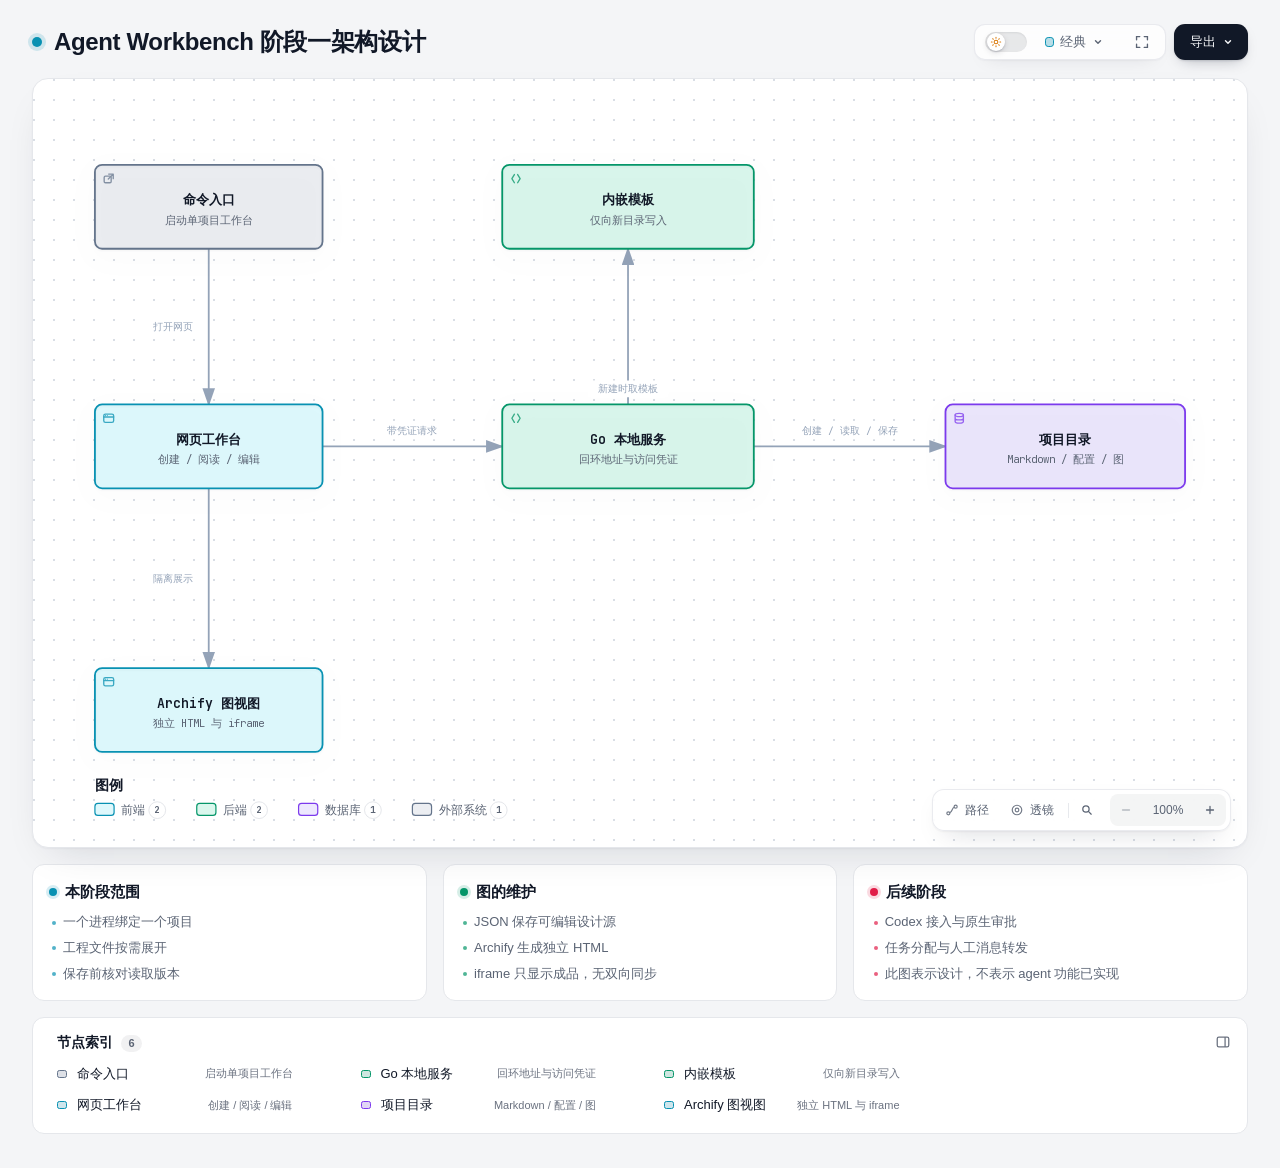
==== commit 323f77e3: "feat: add document editing and collapse engineering files" ====
--- a/docs/diagrams/project-architecture.html
+++ b/docs/diagrams/project-architecture.html
@@ -5026,7 +5026,7 @@
         </g>
         <g data-graph-role="automatic-crossover" style="--step:2">
           <path data-graph-role="automatic-crossover-underlay" d="M 590 295 L 750 295" fill="none" stroke="var(--mask)" stroke-width="5.5" stroke-linecap="round" stroke-linejoin="round" pointer-events="none"/>
-          <path data-edge-from="service" data-edge-to="project" data-edge-label="创建或只读打开" data-edge-key="2" data-edge-id="files" data-composition-points="590,295;750,295" data-composition-crossover="halo" data-composition-independent="true" d="M 590 295 L 750 295" class="a-default" stroke-width="1.5" marker-end="url(#arrowhead)"/>
+          <path data-edge-from="service" data-edge-to="project" data-edge-label="创建 / 读取 / 保存" data-edge-key="2" data-edge-id="files" data-composition-points="590,295;750,295" data-composition-crossover="halo" data-composition-independent="true" d="M 590 295 L 750 295" class="a-default" stroke-width="1.5" marker-end="url(#arrowhead)"/>
         </g>
         <g data-graph-role="automatic-crossover" style="--step:3">
           <path data-graph-role="automatic-crossover-underlay" d="M 485 260 L 485 130" fill="none" stroke="var(--mask)" stroke-width="5.5" stroke-linecap="round" stroke-linejoin="round" pointer-events="none"/>
@@ -5050,8 +5050,8 @@
         <text data-detail="context" x="135" y="109" class="t-muted" font-size="9" text-anchor="middle">启动单项目工作台</text>
         </g>
 
-        <g id="node-web" data-node-id="web" data-node-label="网页工作台" tabindex="0" role="button" aria-label="聚焦网页工作台，创建 / 打开 / 阅读, 架构组件" aria-pressed="false" data-node-kind="frontend" data-node-sublabel="创建 / 打开 / 阅读" data-node-context="架构组件">
-          <title>网页工作台 · 创建 / 打开 / 阅读 · 架构组件</title>
+        <g id="node-web" data-node-id="web" data-node-label="网页工作台" tabindex="0" role="button" aria-label="聚焦网页工作台，创建 / 阅读 / 编辑, 架构组件" aria-pressed="false" data-node-kind="frontend" data-node-sublabel="创建 / 阅读 / 编辑" data-node-context="架构组件">
+          <title>网页工作台 · 创建 / 阅读 / 编辑 · 架构组件</title>
           <rect x="40" y="260" width="190" height="70" rx="6" class="c-mask"/>
           <rect x="40" y="260" width="190" height="70" rx="6" class="c-frontend" stroke-width="1.5"/>
           <g aria-hidden="true" data-semantic-sigil="frontend" class="semantic-sigil s-frontend" transform="translate(46 266) scale(0.6875)">
@@ -5061,7 +5061,7 @@
             <circle cx="6.3" cy="4.8" r=".7" class="sigil-fill"/>
           </g>
           <text data-node-label="" data-detail-anchor="" x="135" y="293" class="t-primary" font-size="11" font-weight="600" text-anchor="middle">网页工作台</text>
-        <text data-detail="context" x="135" y="309" class="t-muted" font-size="9" text-anchor="middle">创建 / 打开 / 阅读</text>
+        <text data-detail="context" x="135" y="309" class="t-muted" font-size="9" text-anchor="middle">创建 / 阅读 / 编辑</text>
         </g>
 
         <g id="node-service" data-node-id="service" data-node-label="Go 本地服务" tabindex="0" role="button" aria-label="聚焦Go 本地服务，回环地址与访问凭证, 架构组件" aria-pressed="false" data-node-kind="backend" data-node-sublabel="回环地址与访问凭证" data-node-context="架构组件">
@@ -5121,9 +5121,9 @@
           <rect x="276" y="275" width="58" height="14" rx="3" class="c-mask"/>
           <text x="305" y="285" class="t-edge-default" font-size="8" text-anchor="middle">带凭证请求</text>
         </g>
-        <g data-detail="context" data-edge-from="service" data-edge-to="project" data-edge-label="创建或只读打开" data-edge-key="2" data-edge-id="files">
-          <rect x="631.4" y="275" width="77.2" height="14" rx="3" class="c-mask"/>
-          <text x="670" y="285" class="t-edge-default" font-size="8" text-anchor="middle">创建或只读打开</text>
+        <g data-detail="context" data-edge-from="service" data-edge-to="project" data-edge-label="创建 / 读取 / 保存" data-edge-key="2" data-edge-id="files">
+          <rect x="621.8" y="275" width="96.39999999999999" height="14" rx="3" class="c-mask"/>
+          <text x="670" y="285" class="t-edge-default" font-size="8" text-anchor="middle">创建 / 读取 / 保存</text>
         </g>
         <g data-detail="context" data-edge-from="service" data-edge-to="template" data-edge-label="新建时取模板" data-edge-key="3" data-edge-id="copy">
           <rect x="451.2" y="240" width="67.6" height="14" rx="3" class="c-mask"/>
@@ -5340,8 +5340,8 @@
         </div>
         <ul>
           <li>一个进程绑定一个项目</li>
-          <li>项目打开后可阅读文档与图</li>
-          <li>已有文档保持原样</li>
+          <li>工程文件按需展开</li>
+          <li>保存前核对读取版本</li>
         </ul>
       </div>
 
